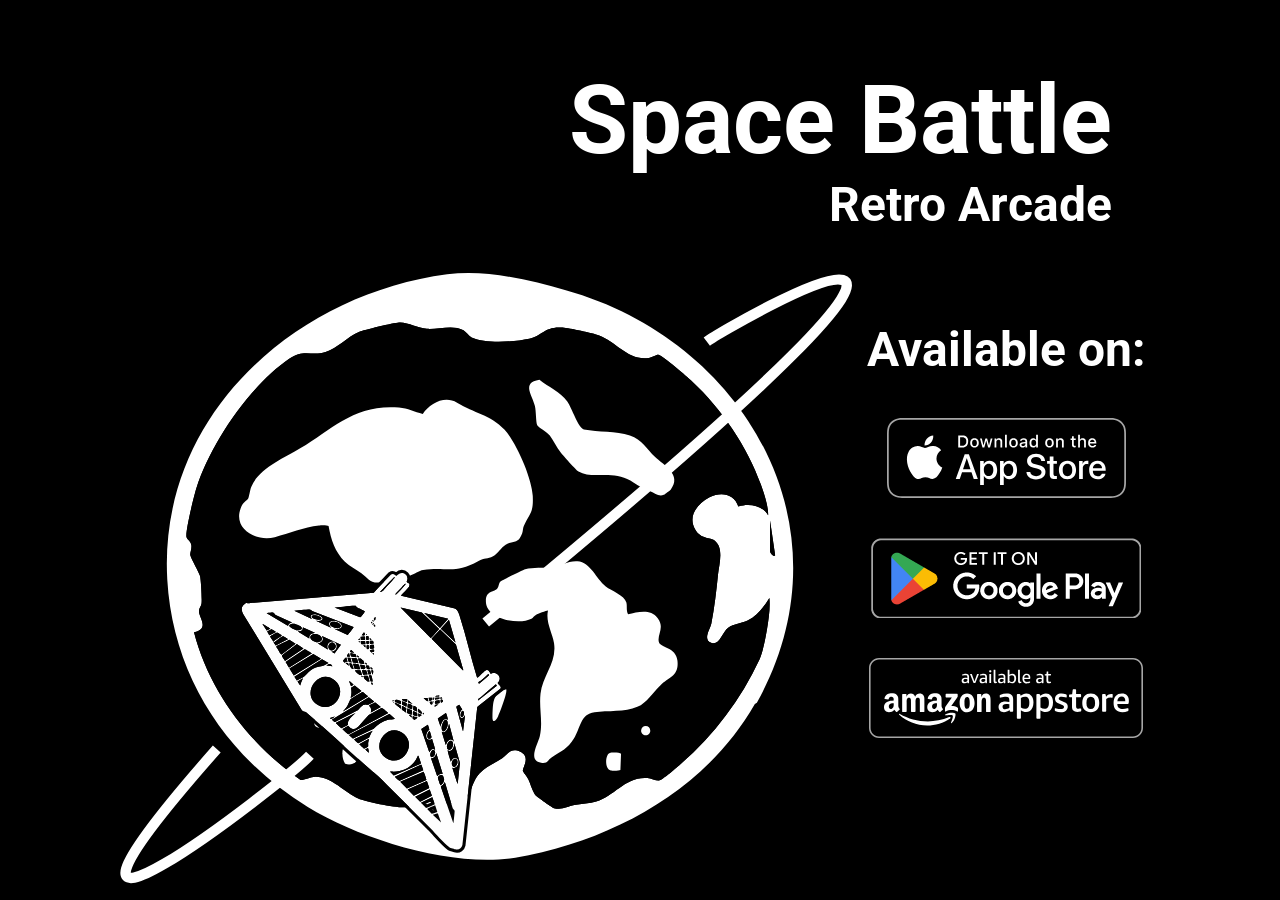
==== (public)/index.html @ 0cec6296 "add firebase" ====
<!DOCTYPE html>

<html lang="en">
  <head>
    <title>Space Battle Retro Arcade | Marek Škreko</title>
    <meta charset="UTF-8" />
    <meta name="viewport" , content="width=device-width, initial-scale=1" />
    <link rel="stylesheet" , href="./style.css" />
    <link rel="preconnect" href="https://fonts.googleapis.com">
<link rel="preconnect" href="https://fonts.gstatic.com" crossorigin>
<link href="https://fonts.googleapis.com/css2?family=Roboto:ital,wght@0,100..900;1,100..900&display=swap" rel="stylesheet">
  <body>
    <main>
      <div class="text">
        <h1>Space Battle</h1>
        <h2>Retro Arcade</h2>
      </div>
    
      <div class="container">
      <div class="planet">
        <svg id="planetShip" aria-label="Planet earth with planet ring. The planet's ring is being disrupted by space ship."width="704" height="587" viewBox="0 0 704 587" fill="none" xmlns="http://www.w3.org/2000/svg">
          <path d="M612.097 413.006L610.158 414.359C563.059 496.936 472.057 546.438 379.909 561.915C320.615 571.866 231.577 544.719 180.442 513.254C102.294 465.154 50.6831 387.224 45.4269 294.598C36.5364 137.603 167.21 21.0008 314.445 1.30484C351.421 -3.64659 392.409 6.40262 428.422 16.4762C601.999 65.0271 704.916 246.584 612.097 413.006ZM549.864 104.212C545.096 99.8213 521.888 79.5643 517.534 78.6253C515.827 78.2594 511.131 81.2107 508.18 81.6254C488.216 84.4304 477.009 66.0759 460.447 60.0635C454.374 57.8561 431.886 53.0388 425.349 52.49C408.166 51.0387 405.861 60.4416 393.324 63.1368C378.885 66.2467 351.177 68.1736 337.86 61.9172C334.591 60.3806 333.091 56.7829 330.055 55.0877C319.786 49.3679 305.896 54.5145 294.871 53.6852C286.127 53.0266 276.297 47.1117 268.2 47.6849C262.943 48.063 234.443 54.7462 229.626 56.7707C218.699 61.3562 208.918 72.4787 197.649 76.0276C183.698 80.418 177.356 72.4421 162.637 82.4791C124.989 108.151 87.1228 163.495 73.464 206.728C71.1591 214.021 62.476 248.889 63.9516 254.047C64.598 256.316 68.0371 257.596 68.5981 261.743C69.0737 265.267 67.1102 269.28 67.6102 271.158C68.6468 275.097 75.8177 287.281 76.9275 291.159C77.8543 294.403 78.891 313.977 78.3665 317.648C78.0007 320.197 75.8909 322.111 75.8787 325.051C75.8421 331.246 86.5009 341.698 71.1225 345.234C86.1106 403.139 124.928 453.324 173.588 487.289C175.405 487.911 183.917 484.289 187.6 484.167C202.845 483.679 215.772 499.217 228.979 504.949C236.955 508.412 266.98 514.425 275.236 513.364C281.273 512.583 288.078 509.193 294.871 508.607C302.798 507.924 309.798 509.998 316.786 509.912C340.311 509.632 334.067 493.936 345.433 481.131C351.689 474.081 359.689 471.496 367.299 466.41C373.043 462.581 375.373 455.52 384.775 460.13C395.105 465.191 386.665 475.533 387.165 478.496C387.409 479.911 391.312 484.289 392.422 486.619C394.653 491.314 396.666 498.9 399.788 502.424C400.702 503.449 416.02 514.193 417.044 514.425C425.483 516.352 429.618 512.681 436.666 511.388C443.264 510.181 451.557 509.742 457.643 507.973C475.301 502.839 486.009 483.557 507.034 485.436C510.546 485.753 515.131 488.106 517.973 487.838C521.229 487.521 535.876 474.533 539.388 471.423C571.157 443.373 596.743 409.896 614.695 371.114C618.024 363.906 620.597 349.881 621.926 341.759C623.5 332.173 624.975 321.843 624.122 312.245C618.817 320.758 612.585 329.575 603.231 334.039C597.219 336.917 590.157 336.99 584.56 340.978C578.657 345.186 576.474 358.101 568.596 355.662C559.449 352.82 567.389 341.99 568.34 336.954C571.303 321.38 573.194 305.367 574.742 289.683C575.669 280.317 580.682 264.719 571.669 257.365C567.23 253.73 558.474 256.291 552.962 246.803C545.132 233.339 555.059 221.814 566.559 215.631C577.413 209.802 590.365 212.155 594.279 224.424C604.328 221.205 617.377 223.132 622.914 232.949C623.17 223.912 619.048 212.216 615.914 203.362C603.17 167.397 577.791 129.896 549.852 104.212H549.864ZM624.756 237.839V267.719C624.756 268.341 628.085 273.841 629.658 271.365L624.756 237.839Z" fill="white"/>
          <path d="M549.864 104.212C577.804 129.896 603.182 167.398 615.926 203.363C619.061 212.217 623.183 223.9 622.926 232.949C617.402 223.132 604.353 221.205 594.292 224.424C590.377 212.156 577.413 209.802 566.572 215.631C555.084 221.802 545.157 233.339 552.974 246.803C558.486 256.292 567.242 253.731 571.682 257.365C580.694 264.731 575.682 280.317 574.755 289.683C573.206 305.355 571.316 321.368 568.352 336.954C567.401 341.99 559.462 352.82 568.608 355.662C576.487 358.113 578.669 345.186 584.572 340.978C590.17 336.99 597.231 336.917 603.243 334.039C612.597 329.563 618.829 320.758 624.134 312.245C625 321.843 623.524 332.185 621.939 341.759C620.609 349.881 618.036 363.906 614.707 371.114C596.755 409.896 571.157 443.373 539.4 471.423C535.888 474.533 521.241 487.521 517.985 487.838C515.156 488.107 510.571 485.753 507.046 485.436C486.021 483.57 475.314 502.839 457.655 507.973C451.569 509.742 443.277 510.193 436.679 511.388C429.63 512.669 425.496 516.352 417.056 514.425C416.032 514.193 400.715 503.449 399.8 502.424C396.678 498.9 394.666 491.314 392.434 486.619C391.324 484.289 387.422 479.911 387.178 478.496C386.678 475.521 395.117 465.191 384.788 460.13C375.385 455.52 373.056 462.581 367.312 466.41C359.689 471.484 351.689 474.082 345.445 481.131C334.079 493.936 340.323 509.632 316.798 509.912C309.81 509.998 302.81 507.937 294.883 508.607C288.103 509.193 281.285 512.583 275.249 513.364C266.992 514.425 236.967 508.412 228.992 504.949C215.784 499.217 202.857 483.692 187.613 484.167C183.93 484.289 175.405 487.911 173.6 487.289C124.941 453.325 86.1229 403.127 71.1348 345.234C86.5132 341.698 75.8544 331.246 75.891 325.051C75.9032 322.124 78.0252 320.197 78.3789 317.648C78.9033 313.965 77.8667 294.403 76.9398 291.159C75.8301 287.281 68.6592 275.097 67.6226 271.158C67.1348 269.28 69.086 265.255 68.6104 261.743C68.0494 257.597 64.6103 256.316 63.964 254.048C62.5005 248.889 71.1836 214.009 73.4763 206.729C87.1352 163.495 125.002 108.151 162.649 82.4792C177.369 72.4422 183.71 80.4304 197.662 76.0277C208.93 72.4788 218.699 61.3564 229.638 56.7708C234.455 54.7585 262.956 48.0631 268.212 47.6851C276.298 47.1119 286.139 53.0268 294.883 53.6853C305.908 54.5146 319.798 49.3681 330.067 55.0878C333.104 56.783 334.604 60.3807 337.872 61.9174C351.189 68.1737 378.897 66.2468 393.336 63.1369C405.861 60.4417 408.178 51.0389 425.362 52.4901C431.886 53.0389 454.374 57.8562 460.46 60.0636C477.021 66.0883 488.241 84.4427 508.192 81.6255C511.144 81.2109 515.827 78.2595 517.546 78.6254C521.9 79.5645 545.096 99.8336 549.876 104.212H549.864ZM529.278 208.216C540.474 193.691 522.29 184.545 514.363 176.886C505.948 168.751 502.022 159.946 490.07 156.056C476.521 151.653 459.85 152.994 445.813 150.311C439.837 147.909 434.606 130.067 429.923 123.518C422.971 113.798 412.191 110.066 403.129 102.626C385.458 105.419 396.483 117.639 398.8 127.823C399.995 133.042 399.702 143.409 401.02 146.336C401.861 148.202 410.569 152.97 413.093 156.214C416.642 160.775 419.447 167.288 423.593 172.544C425.983 175.556 438.313 189.399 440.679 190.825C453.521 198.57 472.923 189.008 490.534 199.509C499.461 204.826 498.863 205.728 509.607 209.704C514.254 211.424 517.912 215.497 522.632 213.18C523.29 212.863 529.047 208.533 529.303 208.204L529.278 208.216ZM369.446 150.446C355.872 136.067 340.274 134.64 323.945 124.615C312.188 117.395 297.859 125.176 290.993 135.469C282.871 133.359 276.785 129.945 268.09 129.25C225.65 125.871 205.479 149.043 173.137 168.532C156.966 178.276 133.404 187.935 126.124 205.667C124.855 208.765 124.087 215.4 123.197 216.766C121.538 219.314 118.27 219.912 115.989 226.01C108.294 246.499 131.197 258.475 148.734 253.877C162.82 250.182 176.442 244.267 191.21 242.693C193.235 242.474 199.113 242.267 200.455 243.218C202.796 256.231 206.54 268.085 216.174 277.5C220.723 281.939 226.943 285 231.992 288.513C238.333 292.915 239.419 298.22 249.577 297.501C254.273 297.171 273.115 292.44 278.432 290.891C282.859 289.61 287.468 286.061 291.286 285.451C314.542 281.805 320.03 290.317 344.567 276.793C350.189 273.695 353.226 274.939 358.519 272.207C363.177 269.817 366.336 263.682 370.653 261.17C378.519 256.597 382.324 261.414 386.544 250.23C387.349 248.084 387.092 245.45 388.092 243.242C393.995 230.181 397.495 230.839 396.69 214.058C395.897 197.411 381.007 162.69 369.446 150.446ZM488.29 327.978C486.363 324.465 487.558 320.246 486.668 316.794C484.777 309.55 472.326 305.574 466.838 301.257C457.667 294.037 452.277 278.085 439.654 277.11C431.069 276.451 422.41 281.817 414.264 282.829C406.117 283.842 397.41 282.732 389.373 284.768C387.69 285.195 366.86 295.464 365.848 296.293C363.848 297.928 364.312 301.196 362.629 303.16C359.141 307.221 351.128 304.562 351.677 316.404C352.421 332.746 383.373 338.466 395.397 332.258C397.044 331.405 397.983 329.319 400.02 328.344C401.239 327.77 410.922 323.977 411.325 324.417C408.861 335.624 415.569 345.942 417.142 355.796C420.044 374.053 406.105 386.748 404.142 404.42C402.593 418.36 406.629 431.494 403.446 445.19C401.776 452.41 391.458 468.715 404.727 470.728C411.422 471.74 411.093 467.837 415.069 465.349C424.325 459.544 429.996 457.544 436.24 447.495C442.484 437.446 442.459 423.738 455.996 422.128C468.631 420.628 485.18 422.128 497.18 416.969C506.473 412.981 512.071 403.176 519.241 396.346C527.864 388.114 537.315 387.553 535.766 372.565C534.461 359.93 519.339 360.077 517.949 355.003C515.863 347.405 523.62 340.905 516.802 331.771C509.985 322.636 497.717 325.953 488.277 327.978H488.29ZM371.092 400.042C357.58 404.652 358.628 412.823 357.97 425.421C357.567 433.104 360.885 431.494 363.421 425.921C365.08 422.287 372.946 402.103 371.092 400.042ZM195.796 432.372C195.796 429.811 193.723 427.75 191.174 427.75C188.625 427.75 186.552 429.824 186.552 432.372C186.552 434.921 188.625 436.995 191.174 436.995C193.723 436.995 195.796 434.921 195.796 432.372ZM509.631 439.885C509.631 437.458 507.668 435.495 505.241 435.495C502.814 435.495 500.851 437.458 500.851 439.885C500.851 442.312 502.814 444.275 505.241 444.275C507.668 444.275 509.631 442.312 509.631 439.885ZM216.418 471.777C233.431 476.618 234.004 448.288 218.211 452.849C211.906 454.678 213.138 467.337 216.418 471.777ZM470.692 461.215C466.216 462.715 465.606 476.948 471.704 478.082C473.509 478.423 479.643 478.448 480.936 477.557L481.546 462.154C480.387 460.496 472.68 460.544 470.692 461.215Z" fill="black"/>
          <path d="M624.756 237.84L629.658 271.365C628.097 273.853 624.756 268.341 624.756 267.719V237.84Z" fill="black"/>
          <path d="M488.29 327.978C497.729 325.953 509.815 322.392 516.815 331.77C523.815 341.149 515.876 347.405 517.961 355.003C519.352 360.077 534.474 359.93 535.779 372.565C537.328 387.553 527.876 388.114 519.254 396.346C512.095 403.188 506.498 412.993 497.193 416.969C485.18 422.116 468.631 420.616 456.009 422.128C442.484 423.738 442.448 437.531 436.252 447.495C430.057 457.459 424.338 459.556 415.081 465.349C411.106 467.837 411.447 471.752 404.74 470.728C391.471 468.715 401.788 452.41 403.459 445.19C406.642 431.494 402.605 418.36 404.154 404.42C406.118 386.748 420.057 374.065 417.155 355.796C415.581 345.93 408.886 335.624 411.337 324.417C410.935 323.977 401.24 327.77 400.032 328.344C397.983 329.307 397.057 331.405 395.41 332.258C383.386 338.466 352.434 332.734 351.69 316.404C351.153 304.562 359.153 307.221 362.641 303.159C364.324 301.196 363.849 297.928 365.861 296.293C366.873 295.464 387.703 285.195 389.386 284.768C397.422 282.732 406.41 283.793 414.276 282.829C422.142 281.866 431.069 276.451 439.667 277.11C452.289 278.073 457.68 294.037 466.851 301.257C472.326 305.574 484.79 309.55 486.68 316.794C487.583 320.246 486.375 324.465 488.302 327.978H488.29Z" fill="white"/>
          <path d="M216.418 471.776C213.138 467.337 211.906 454.678 218.211 452.849C234.004 448.275 233.431 476.606 216.418 471.776Z" fill="white"/>
          <path d="M470.691 461.215C472.679 460.544 480.386 460.495 481.545 462.154L480.935 477.557C479.654 478.447 473.52 478.423 471.703 478.082C465.605 476.947 466.215 462.727 470.691 461.215Z" fill="white"/>
          <path d="M371.091 400.042C372.945 402.103 365.079 422.287 363.42 425.921C360.884 431.507 357.567 433.116 357.969 425.421C358.628 412.811 357.579 404.64 371.091 400.042Z" fill="white"/>
          <path d="M191.173 436.995C193.726 436.995 195.795 434.925 195.795 432.372C195.795 429.82 193.726 427.75 191.173 427.75C188.62 427.75 186.551 429.82 186.551 432.372C186.551 434.925 188.62 436.995 191.173 436.995Z" fill="white"/>
          <path d="M505.254 444.275C507.678 444.275 509.644 442.31 509.644 439.885C509.644 437.46 507.678 435.494 505.254 435.494C502.829 435.494 500.863 437.46 500.863 439.885C500.863 442.31 502.829 444.275 505.254 444.275Z" fill="white"/>
          <path d="M369.445 150.446C381.007 162.69 395.897 197.423 396.69 214.058C397.495 230.839 393.995 230.181 388.092 243.242C387.092 245.45 387.348 248.096 386.543 250.23C382.336 261.414 378.519 256.597 370.653 261.17C366.336 263.682 363.177 269.817 358.518 272.207C353.225 274.939 350.177 273.695 344.567 276.793C320.03 290.318 314.542 281.805 291.285 285.451C287.456 286.049 282.846 289.61 278.431 290.891C273.114 292.427 254.272 297.159 249.577 297.501C239.406 298.22 238.321 292.915 231.991 288.513C226.93 285 220.723 281.951 216.174 277.5C206.54 268.097 202.796 256.231 200.454 243.218C199.113 242.255 193.234 242.474 191.21 242.694C176.454 244.267 162.819 250.182 148.734 253.877C131.209 258.475 108.306 246.499 115.989 226.01C118.282 219.912 121.538 219.315 123.196 216.766C124.087 215.4 124.855 208.765 126.123 205.668C133.404 187.923 156.953 178.276 173.136 168.532C205.479 149.043 225.65 125.871 268.09 129.25C276.785 129.945 282.883 133.372 290.993 135.469C297.846 125.176 312.188 117.395 323.944 124.615C340.274 134.64 355.872 136.067 369.445 150.446Z" fill="white"/>
          <path d="M529.278 208.216C529.022 208.546 523.265 212.875 522.607 213.192C517.887 215.497 514.229 211.436 509.582 209.716C498.838 205.741 499.436 204.838 490.509 199.521C472.899 189.02 453.496 198.582 440.654 190.838C438.288 189.411 425.959 175.569 423.568 172.556C419.41 167.312 416.605 160.788 413.068 156.226C410.544 152.982 401.836 148.214 400.995 146.348C399.678 143.421 399.97 133.055 398.775 127.835C396.458 117.652 385.433 105.444 403.104 102.639C412.166 110.078 422.946 113.81 429.898 123.53C434.581 130.079 439.813 147.921 445.788 150.324C459.825 152.995 476.508 151.653 490.045 156.068C501.997 159.958 505.924 168.763 514.338 176.898C522.265 184.557 540.436 193.704 529.253 208.229L529.278 208.216Z" fill="white"/>
          <path d="M92.9995 457.5C-139.843 721.174 162.499 485.499 182.5 463.5M351.5 336C964.5 -168 582.5 52.0004 564 66" stroke="white" stroke-width="10"/>
          <mask id="path-13-outside-1_164_530" maskUnits="userSpaceOnUse" x="92.039" y="214.757" width="352.091" height="354.94" fill="black">
          <rect fill="white" x="92.039" y="214.757" width="352.091" height="354.94"/>
          <path d="M343.575 389.057C345.935 387.402 349.825 382.533 352.273 381.621C354.77 380.689 355.695 385.103 356.566 385.172C356.637 385.179 357.169 384.734 357.473 384.633C362.27 383.068 366.724 387.969 364.25 392.287C363.926 392.852 362.887 393.595 362.971 394.087C363.281 395.896 367.428 397.032 365.516 399.579L343.861 416.64L343.356 417.441L329.074 549.769C328.457 552.673 325.838 554.647 322.854 554.097C322.205 553.979 317.139 552.433 316.821 552.192C310.637 547.518 303.79 539.053 298.108 533.343C285.578 520.749 272.771 508.198 260.279 495.655C254.645 489.998 250.017 484.634 243.745 479.739C242.882 479.064 241.988 478.291 241.15 477.58C219.874 459.549 199.981 439.735 178.534 421.926C177.134 421.625 175.829 421.232 174.722 420.257L118.445 327.924C116.952 325.317 116.19 321.908 118.425 319.427C118.885 318.916 120.698 317.387 121.281 317.274C122.098 317.118 123.146 317.558 124.112 317.503C124.98 317.453 126.144 317.035 127.151 316.949C166.056 313.674 204.966 310.478 243.877 307.313C248.93 301.25 254.804 295.741 260.281 289.995C262.911 288.126 264.846 291.168 265.618 291.119C265.921 291.099 268.229 288.32 270.812 288.288C273.788 288.253 276.286 290.764 276.35 293.736C276.368 294.567 275.435 296.6 275.572 296.869C275.912 297.534 278.176 297.733 278.318 299.323C278.363 299.828 277.915 301.279 277.589 301.734C275.73 304.348 272.401 307.084 270.287 309.714C270.034 310.028 269.831 309.95 270.285 310.31L321.024 322.292C324.716 323.269 325.745 327.346 326.769 330.529C332.808 349.292 337.049 369.075 342.929 387.937L343.575 389.057ZM307.511 341.261L315.421 332.185L292.368 326.897L307.509 341.259L307.511 341.261ZM322.458 355.015L316.117 333.308L308.387 341.983L322.46 355.017L322.458 355.015ZM274.497 298.665C273.824 297.973 270.863 301.948 270.401 302.441C268.709 304.247 266.906 305.974 265.254 307.821C264.147 309.06 264.591 309.525 265.869 308.454C268.367 306.363 271.617 302.422 273.893 299.865C274.099 299.633 274.786 298.963 274.497 298.665ZM264.384 292.76L263.383 292.139L249.843 306.492C252.279 307.096 254.533 303.254 256.079 301.63C258.876 298.69 261.635 295.736 264.384 292.76ZM345.107 394.736L354.231 387.106C354.974 386.432 354.608 385.931 353.937 385.368C351.716 387.362 349.543 389.481 347.28 391.428C346.664 391.958 344.76 392.951 344.435 393.371C344.235 393.628 344.87 394.516 345.11 394.734L345.107 394.736ZM362.191 396.803L361.263 395.375C356.385 399.253 351.864 403.624 347.039 407.589C345.767 408.633 343.733 408.996 344.163 410.988L362.191 396.803ZM329.943 381.591L322.845 357.132C317.762 352.345 312.576 347.658 307.694 342.676L299.604 351.309L299.673 351.761L329.241 381.68C329.433 382.17 329.938 381.791 329.943 381.587L329.943 381.591ZM306.693 342.06C301.29 336.648 295.609 331.538 290.055 326.249L269.62 321.523L298.379 350.671C298.73 350.856 298.776 350.772 299.012 350.543C301.741 347.924 303.957 344.689 306.689 342.06L306.693 342.06ZM244.785 334.093C245.587 334.098 245.683 330.851 245.449 330.27C244.274 331.618 243.181 332.552 244.785 334.093ZM328.967 419.555L326.027 414.88C325.206 415.498 323.376 416.054 323.267 417.151L329.68 440.778L331.63 425.151C330.566 426.18 330.416 427.711 328.563 427.763C324.894 427.862 326.353 420.644 328.971 419.559L328.967 419.555ZM329.369 420.773C327.642 421.275 326.478 426.113 328.156 426.725C330.238 427.483 331.976 421.841 329.369 420.773ZM228.6 321.939C228.112 321.421 227.633 321.182 227.144 320.76C226.903 320.553 226.835 320.065 226.517 319.86C225.376 319.125 208.831 321.425 206.184 321.411L230.788 330.967C231.651 330.929 235.391 325.728 235.345 325.366C235.253 324.664 229.602 322.307 228.6 321.939ZM243.356 335.082C244.039 334.526 243.519 333.921 242.976 333.464C242.293 334.02 242.813 334.626 243.356 335.082ZM243.109 338.109C243.669 337.673 244.201 337.076 243.537 336.503L242.512 337.498L243.109 338.109ZM245.102 340.156C245.269 339.364 245.474 338.309 244.733 337.73L243.708 338.726L245.104 340.154L245.102 340.156ZM242.534 335.88L241.939 335.268C241.487 335.659 241.095 335.936 241.217 336.562C241.843 336.703 242.132 336.319 242.532 335.878L242.534 335.88ZM309.745 408.774C309.763 408.665 309.331 408.073 309.068 407.958C307.639 407.327 307.887 409.28 308.322 409.355C308.399 409.368 309.732 408.866 309.743 408.776L309.745 408.774ZM303.504 407.261C303.557 407.266 303.901 406.976 304.208 406.972C304.709 406.967 307.368 407.376 306.853 406.202C306.783 406.044 303.576 406.499 303.414 406.561C302.936 406.746 303.262 407.242 303.502 407.259L303.504 407.261ZM308.673 412.997C312.535 411.4 308.803 408.952 308.197 410.46C308.05 410.826 308.251 412.96 308.673 412.997ZM303.258 410.288C304.684 409.345 307.589 410.429 307.027 408.029L303.038 408.224C302.957 408.597 302.796 410.199 303.26 410.29L303.258 410.288ZM307.19 410.658C306.133 410.669 303.117 410.807 302.732 411.79C302.674 411.942 302.669 413.742 302.723 413.83C302.943 414.193 306.947 413.414 307.109 413.229C307.313 412.999 307.096 411.139 307.19 410.658ZM301.439 410.47C301.895 410.46 302.047 408.549 301.974 408.162C300.72 407.688 301.077 410.479 301.439 410.47ZM300.153 408.334L296.727 408.285C296.619 408.394 297.155 410.911 297.341 411.073C297.558 411.26 299.685 410.883 299.926 410.688C300.362 410.341 300.054 408.888 300.153 408.334ZM302.553 416.949L306.02 414.777C304.374 414.714 301.739 414.642 302.553 416.949ZM315.101 429.454C315.183 428.55 313.677 422.964 313.174 422.963L305.452 428.098L308.13 436.22C308.343 432.983 311.185 426.09 315.099 429.452L315.101 429.454ZM301.401 412.892C301.836 412.601 301.805 411.962 301.628 411.485C301.193 411.775 301.224 412.414 301.401 412.892ZM299.355 414.783C300.784 414.828 300.17 412.642 300.304 411.771L297.681 412.137C297.664 413.117 298.208 414.747 299.357 414.781L299.355 414.783ZM237.309 347.725C237.305 347.581 236.693 346.833 236.41 347.407C235.998 348.249 237.317 348.131 237.309 347.725ZM239.229 352.203C238.637 351.496 239.329 349.788 238.811 349.256C238.561 348.997 237.006 348.914 236.774 349.073C236.398 349.33 236.485 352.081 236.8 352.471C237.185 352.945 239.148 352.62 239.229 352.203ZM241.886 352.437L240.197 350.896C239.641 352.324 240.52 352.84 241.886 352.437ZM242.997 353.635C242.703 353.463 240.398 353.432 240.194 353.71C239.582 357.386 240.831 356.683 243.747 356.204C243.576 355.347 243.819 354.116 243 353.633L242.997 353.635ZM232.254 348.258C235.058 348.807 236.523 347.859 234.517 345.26L232.254 348.258ZM291.769 408.712C293.187 409.716 294.431 411.817 296.268 411.502C296.378 411.395 295.64 408.604 295.516 408.514C295.19 408.277 291.742 408.524 291.769 408.712ZM240.109 360.287C240.178 360.674 240.171 361.064 240.635 361.218C240.904 361.307 243.879 360.859 244.1 360.648C244.455 360.311 244.13 357.672 243.887 357.459C243.643 357.245 240.843 357.639 240.291 357.586C240.174 357.655 240.066 360.054 240.109 360.283L240.109 360.287ZM313.585 429.6C311.047 428.31 307.58 437.499 309.882 439.898C311.858 441.957 314.122 437.485 314.625 435.813C315.129 434.141 315.36 430.5 313.585 429.6ZM234.004 352.758C234.506 352.709 235.002 352.609 235.509 352.634C235.46 351.862 235.776 349.99 235.302 349.403C235.042 349.082 231.503 349.453 231.358 349.594C231.048 349.895 231.592 352.198 231.486 352.778C231.574 352.868 233.634 352.795 234.002 352.756L234.004 352.758ZM239.138 353.713C236.952 353.526 236.274 353.476 236.871 355.899C237.153 357.05 238.733 356.782 239.052 356.34C239.285 356.022 239.029 354.249 239.138 353.713ZM320.85 450.548L316.259 433.111C315.756 434.225 315.877 435.421 315.449 436.633C314.697 438.75 313.039 441.853 310.376 441.425C309.897 441.349 309.593 440.733 309.276 441.088L313.125 453.667C314.16 451.583 314.19 449.981 316.532 448.853C318.548 447.882 319.755 448.801 320.852 450.546L320.85 450.548ZM205.882 342.016L218.835 347.987C220.365 345.749 222.833 343.249 224.159 340.969C224.323 340.69 224.477 340.541 224.389 340.172L184.616 324.951C182.964 322.549 179.398 323.532 176.754 323.73C173.692 323.956 170.596 324.316 167.55 324.698L184.402 332.617L183.144 330.378C183.592 326.71 189.313 327.954 191.624 329.078C195.922 331.167 195.977 334.176 190.938 334.446L188.316 334.194L202.863 340.962L201.27 338.822C199.131 333.326 206.65 333.538 209.916 335.199C214.625 337.595 214.404 342.169 208.7 342.321C207.912 342.342 206.692 341.894 205.88 342.018L205.882 342.016ZM243.77 361.813C243.607 361.764 240.569 362.298 240.42 362.382C239.595 362.853 240.885 364.395 241.611 364.658C241.85 364.745 243.612 364.447 243.83 364.311C244.389 363.967 244.538 362.034 243.77 361.813ZM234.75 356.807C235.038 356.771 235.75 356.808 235.88 356.502L235.512 353.655L231.465 353.806C231.3 356.758 232.003 357.162 234.748 356.809L234.75 356.807ZM239.264 360.881C239.311 360.72 238.821 358.301 239.072 357.751C238.941 357.444 237.327 357.721 237.251 357.771C236.856 358.032 236.979 360.763 237.288 361.147C237.798 361.783 239.03 361.702 239.264 360.881ZM228.957 352.655L230.464 352.772L230.192 351.056L228.957 352.655ZM243.9 366.807L243.926 365.197L242.501 365.78L243.9 366.807ZM235.922 359.822L235.836 357.708L233.727 357.972L235.922 359.822ZM230.131 355.094C230.912 354.212 230.291 353.82 229.238 353.974L230.131 355.094ZM208.919 341.316C210.235 341.261 212.644 340.502 212.213 338.778C211.307 335.155 201.959 333.765 201.781 337.211C201.654 339.648 206.942 341.401 208.921 341.318L208.919 341.316ZM324.292 491.006C324.581 491.016 324.778 488.857 324.824 488.49C325.565 482.662 325.836 476.757 326.716 470.941L321.234 451.772C321.523 455.251 319.013 461.28 314.868 458.751C315.449 462.4 316.865 466.093 317.939 469.701C318.869 467.922 320.407 465.524 322.741 466.033C327.186 467 325.764 475.592 320.978 475.733C320.303 475.751 319.869 475.137 319.47 475.784L324.292 491.006ZM318.746 449.693C315.476 447.864 312.171 456.839 315.783 458.249C319.14 459.56 321.948 451.485 318.746 449.693ZM292.154 423.47L291.359 422.652C290.986 422.633 290.842 424.071 291.336 424.264L292.154 423.47ZM286.53 419.948C286.532 422.73 287.554 422.753 290.029 423.534C290.64 420.914 288.187 420.398 286.768 418.745C286.275 419.041 286.528 419.445 286.528 419.946L286.53 419.948ZM282.366 415.857C281.905 415.919 281.62 419.35 281.878 419.796C282.136 420.242 285.404 421.655 285.617 421.452C285.518 418.339 285.797 416.949 282.368 415.855L282.366 415.857ZM281.178 414.22C280.064 413.228 278.832 411.948 277.69 411.03C276.865 410.366 276.657 412.439 277.056 412.772L281.18 414.218L281.178 414.22ZM275.9 409.663C275.417 409.248 271.437 409.354 271.253 409.533C271.224 409.561 271.194 410.235 271.231 410.351C271.368 410.791 275.637 412.419 275.852 412.218C275.797 411.57 276.446 410.131 275.9 409.659L275.9 409.663ZM281.055 415.84C280.631 414.887 277.678 414.278 276.644 413.853C276.761 414.671 276.096 416.611 276.384 417.272C276.481 417.496 280.625 419.535 280.797 419.36C280.582 418.789 281.149 416.056 281.055 415.84ZM289.911 424.852C289.921 424.702 287.55 423.704 287.202 423.608C287.013 423.557 286.761 423.228 286.598 423.693C286.508 423.948 286.796 426.316 287.155 426.521C287.678 426.821 289.52 425.335 289.911 424.852ZM285.705 424.385C285.681 423.958 285.665 423.01 285.4 422.742C285.068 422.404 281.908 420.897 281.586 421.394C281.493 421.536 281.475 424.643 281.582 424.774C281.767 424.997 285.323 426.038 285.556 425.896C285.791 425.572 285.73 424.791 285.705 424.385ZM275.081 416.956C275.369 416.916 275.777 413.74 275.575 413.434C275.232 412.92 272.135 412.451 271.519 411.656C271.049 411.73 270.892 414.542 271.032 414.789C271.451 415.524 274.345 416.19 275.079 416.954L275.081 416.956ZM294.21 444.711C294.224 443.474 295.066 441.08 295.887 440.171C296.388 439.617 297.304 439.555 297.289 438.801C297.282 438.454 296.08 434.246 295.837 434.231L289.546 438.374L297.265 460.713C298.477 458.516 300.177 456.104 302.759 458.164C303.45 458.19 299.856 448.334 299.981 447.519C297.017 449.881 294.161 448.544 294.21 444.711ZM243.084 380.739C242.57 380.251 242.122 379.67 241.59 379.196C240.2 377.958 240.962 380.526 241.226 380.757C241.413 380.921 242.733 380.853 243.082 380.737L243.084 380.739ZM237.699 376.014C237.073 375.496 236.479 374.209 235.502 374.565C236.041 375.853 236.097 376.464 237.699 376.014ZM240.257 380.698C239.539 380.021 239.744 378.091 239.188 377.547C238.933 377.297 236.344 376.969 236.271 377.406C237.413 379.94 236.781 381.422 240.255 380.7L240.257 380.698ZM229.299 370.24C228.855 370.513 228.999 370.739 229.048 371.142C229.102 371.587 230.143 374.776 230.358 375.022C230.684 375.394 234.387 375.975 234.574 375.864C235.13 375.543 234.069 372.871 233.723 372.458C233.503 372.194 231.887 370.805 231.619 370.652C231.044 370.318 229.91 370.865 229.299 370.24ZM242.81 385.784C243.135 385.807 243.541 382.657 243.305 382.237C242.956 381.624 242.145 381.863 241.559 381.83C241.523 382.47 242.275 385.746 242.812 385.782L242.81 385.784ZM280.407 423.51C280.498 422.948 280.756 420.958 280.515 420.586C280.319 420.287 276.396 418.511 276.175 418.697C276.095 419.407 275.496 422.526 275.761 422.926C275.887 423.114 279.798 424.512 280.021 424.47C280.76 424.334 280.384 423.659 280.409 423.512L280.407 423.51ZM190.857 333.292C191.82 333.303 192.816 333.439 193.604 332.642C193.841 329.68 185.456 327.862 184.383 329.875C183.386 331.747 189.487 333.272 190.859 333.29L190.857 333.292ZM229.92 369.235C229.769 369.079 227.949 366.869 227.924 367.988C227.902 368.929 228.941 369.764 229.92 369.235ZM282.976 429.556C283.166 429.579 286.244 427.7 285.736 427.119C285.589 426.951 282.09 426.399 281.616 425.744C281.24 425.799 281.174 427.806 281.279 428.071C281.341 428.229 282.863 429.542 282.976 429.556ZM224.933 364.921C224.609 364.534 222.329 362.465 222.143 362.458C222.024 362.454 221.07 363.44 221.001 363.751C220.754 364.834 224.2 365.011 224.933 364.921ZM226.89 369.379C227.555 369.203 226.744 366.769 226.42 366.534C226.215 366.384 221.58 365.405 221.396 365.581C221.602 370.242 223.61 368.599 226.892 369.381L226.89 369.379ZM270.25 411.634C270.088 410.987 264.794 409.125 264.162 410.623C264.051 410.886 264.078 411.759 264.342 411.985C264.559 412.172 269.239 414.284 269.566 414.353C270.128 414.472 269.906 414.277 269.976 413.955C270.127 413.266 269.771 412.35 270.252 411.632L270.25 411.634ZM297.567 440.116C295.434 441.16 294.107 447.188 296.952 447.71C297.76 447.857 299.203 446.87 299.402 446.099C299.481 445.795 297.878 440.101 297.567 440.116ZM238.02 381.68C237.58 381.805 238.736 385.604 238.929 385.774C239.286 386.092 240.764 385.58 241.293 385.657C241.426 385.523 240.507 382.183 240.332 382.01C239.669 381.36 238.643 382.301 238.02 381.68ZM322.927 467.13C320.376 465.698 317.375 471.654 319.774 474.095C322.656 477.026 326.546 469.163 322.927 467.13ZM236.422 380.441C235.769 379.744 235.699 377.388 234.976 376.955C234.788 376.843 230.658 376.299 230.627 376.516C231.241 377.21 231.435 380.187 231.934 380.626C232.104 380.776 236.347 380.872 236.42 380.443L236.422 380.441ZM274.594 422.606C274.538 421.827 275.314 418.689 275.106 418.258C274.899 417.826 271.129 416.02 270.953 416.196C271.079 416.921 270.673 419.143 270.971 419.634C271.424 420.384 273.938 421.71 274.594 422.606ZM229.228 375.084C228.714 374.182 228.262 371.088 227.604 370.513C227.199 370.162 222.478 369.877 222.44 370.133L223.896 374.421L229.23 375.082L229.228 375.084ZM280.184 427.131C280.944 425.29 279.108 424.875 277.591 424.872L280.184 427.131ZM269.599 418.697C270.002 418.731 270.109 416.008 269.743 415.59C269.549 415.365 264.721 412.97 264.426 412.97C263.535 412.975 264.722 414.538 264.889 414.71C266.235 416.099 268.334 417.146 269.597 418.695L269.599 418.697ZM237.96 385.716L236.532 381.755L232.469 381.903L233.674 386.1C234.29 386.103 237.894 386.103 237.96 385.712L237.96 385.716ZM239.16 386.943C239.932 388.061 240.147 391.445 240.865 392.328C241.206 392.749 242.301 392.47 242.809 392.55C243.01 392.355 241.93 387.391 241.676 387.06C241.121 386.341 239.989 386.919 239.162 386.941L239.16 386.943ZM212.32 357.261L194.562 349.029L194.058 349.116C196.705 352.634 193.719 355.653 189.916 355.926L199.725 361.924C199.934 361.355 199.354 360.672 199.273 360.002C198.88 356.649 201.206 353.482 204.786 354.249C210.516 355.482 208.972 364.252 203.132 363.792L206.137 365.655L212.318 357.259L212.32 357.261ZM220.083 365.255C219.164 366.116 218.01 367.196 218.117 368.554L220.934 368.796L220.083 365.255ZM230.965 380.564C230.306 379.894 229.89 376.631 229.457 376.251C229.27 376.087 225.083 375.554 224.522 375.529C224.189 375.514 224.199 375.48 223.97 375.81L225.615 380.616C226.231 380.758 230.923 380.828 230.963 380.562L230.965 380.564ZM262.84 411.325C263.385 411.262 262.598 409.828 261.64 410.499C261.793 410.714 262.767 411.332 262.84 411.325ZM263.015 413.145C263.434 412.444 262.655 412.352 262.223 411.928L262.022 412.123L263.015 413.145ZM222.776 374.183C221.94 373.314 222.031 370.721 221.458 370.016C221.033 369.497 219.573 370.13 219.007 369.486C218.32 369.599 219.65 373.392 219.863 373.656C220.305 374.198 222.729 374.467 222.774 374.185L222.776 374.183ZM233.903 387.271C234.567 388.123 234.396 389.416 235.158 390.221C235.487 390.567 237.606 392.311 237.963 392.506C238.474 392.782 239.209 392.694 239.776 392.708C239.979 392.507 238.436 387.432 238.235 387.233C237.757 386.761 233.936 387.056 233.905 387.269L233.903 387.271ZM205.376 355.529C202.236 353.493 198.28 358.828 201.284 361.749C204.843 365.208 210.453 358.82 205.376 355.529ZM232.703 386.044C231.898 384.986 231.893 382.474 230.896 381.71L226.007 381.804C225.634 382.727 229.976 386.235 230.987 386.328C231.219 386.35 232.691 386.131 232.707 386.044L232.703 386.044ZM242.456 396.082C242.938 396.123 243.138 392.979 241.784 393.553C240.816 393.963 242.001 395.696 242.456 396.082ZM216.106 374.688C216.572 373.073 217.412 373.786 218.638 373.814C218.539 373.225 217.646 369.712 217.486 369.561C216.877 368.99 214.338 372.61 214.355 372.845C214.377 373.15 215.819 374.246 216.106 374.688ZM224.5 380.473L222.982 375.679C222.564 375.269 220.36 374.75 220.445 375.499C220.65 377.267 222.245 381.034 224.502 380.475L224.5 380.473ZM233.075 388.47C233.378 387.343 232.547 386.84 231.676 387.439L233.075 388.47ZM302.054 458.742C298.953 456.37 296.296 465.728 300.127 465.296C302.689 465.006 303.758 460.045 302.054 458.742ZM310.089 481.307L303.917 461.419C303.74 463.308 302.832 465.456 300.919 466.124C300.206 466.374 299.541 466.128 298.996 466.597L304.718 483.147C305.075 483.633 304.998 483.377 305.312 483.151C306.1 482.581 306.342 482.211 307.357 481.775C308.394 481.329 309.182 481.706 310.089 481.307ZM219.7 377.569C219.937 377.099 219.304 375.09 219.026 374.894L216.51 374.694L219.698 377.567L219.7 377.569ZM194.094 351.745C194.266 348.289 187.915 346.023 185.091 347.381C179.261 350.184 186.538 355.38 190.436 354.8C192.026 354.562 194.002 353.558 194.094 351.745ZM187.234 345.789L176.098 340.681C175.442 340.542 175.765 341.757 175.578 342.29C174.876 344.257 172.557 344.064 170.894 344.541L181.905 351.367C181.783 349.2 182.013 347.825 184.096 346.643C184.611 346.35 187.236 346.01 187.236 345.791L187.234 345.789ZM264.202 428.319C262.617 427.027 260.949 425.278 259.316 424.109C258.954 423.851 258.714 423.809 258.308 423.997L220.133 444.043C220.174 444.314 223.804 447.478 224.061 447.439L243.755 438.127C247.808 433.884 251.902 430.911 257.621 429.466C259.843 428.904 262.152 429.075 264.202 428.319ZM257.816 422.974C256.442 422.158 252.605 417.892 251.322 418.199L239.09 424.827C236.104 427.998 233.337 431.494 230.287 434.595C228.086 436.832 226.372 438.955 222.948 438.008C220.708 437.388 219.688 435.161 219.456 435.148C219.131 435.129 214.635 438.05 213.753 438.298C214.632 439.084 218.886 443.526 219.686 443.287L257.816 422.974ZM250.629 417.215C249.073 415.518 247.124 414.233 245.343 412.785C245.017 412.692 239.329 415.501 239.338 415.838C240.898 417.17 241.593 419 241.383 421.019C241.324 421.606 240.809 422.106 241.054 422.526L250.629 417.215ZM244.241 411.868L239.116 407.645L203.582 429.462C204.491 429.968 205.784 431.758 206.68 431.561L228.891 419.928C230.809 417.866 232.876 414.68 236.024 414.681C236.822 414.682 237.743 415.225 238.443 415.039C238.775 414.951 244.251 412.198 244.245 411.868L244.241 411.868ZM170.3 343.385C172.468 343.534 176.826 342.279 173.704 339.725C172.658 338.869 168.254 337.202 166.856 337.111C165.677 337.033 162.197 337.47 162.781 339.272C163.314 340.921 168.518 343.264 170.298 343.387L170.3 343.385ZM238.253 406.933C238.207 406.615 233.816 403.008 233.367 402.775C232.88 402.52 231.472 403.576 230.926 403.892C229.104 404.948 222.75 408.56 221.639 409.726C220.819 410.591 219.423 414.833 218.352 416.442C217.131 418.277 215.583 419.833 214.202 421.536L238.253 406.933ZM273.173 443.417C258.05 429.707 239.043 455.036 255.666 466.094C270.261 475.803 285.642 454.721 273.173 443.417ZM232.068 401.791L225.582 396.527L222.108 398.504C222.578 401.575 222.753 404.925 221.68 407.906C222.132 408.494 221.997 408.232 222.378 408.029C225.627 406.314 228.979 403.827 232.068 401.791ZM308.109 492.388C309.939 491.504 311.515 489.108 311.525 487.084C311.528 486.504 310.776 483.881 310.48 483.42C309.186 481.411 305.696 483.296 305.506 485.177C305.473 485.516 307.331 491.153 307.601 491.672C307.738 491.94 307.861 492.199 308.111 492.382L308.109 492.388ZM224.48 395.623C223.548 394.827 222.543 393.841 221.59 393.102C221.336 392.906 220.589 392.219 220.289 392.53L222.032 397.199L224.48 395.623ZM165.357 335.978L150.008 328.914C148.829 328.442 148.098 326.747 147.016 326.325C146.734 326.216 141.021 326.64 141.049 326.94L161.274 339.152C161.972 338.533 161.828 337.721 162.595 337.08C163.426 336.389 164.501 336.475 165.357 335.978ZM204.134 377.954C202.465 374.809 200.75 375.459 198.289 377.264L204.134 377.954ZM320.303 528.726C320.388 528.735 320.589 527.823 320.616 527.621C320.799 526.317 321.773 517.247 321.581 516.725C321.226 515.748 319.694 514.955 319.541 513.665L312.195 489.217C311.615 490.134 311.234 491.066 310.448 491.869C309.915 492.414 308.369 493.119 308.385 493.693L320.299 528.726L320.303 528.726ZM200.341 374.869L194.192 371.241L167.623 387.93L169.989 391.601C172.074 390.074 175.275 389.083 177.226 387.503C180.17 385.113 181.751 382.476 185.414 380.411C189.077 378.347 192.444 378.48 195.966 377.21C197.433 376.682 198.94 375.592 200.342 374.875L200.341 374.869ZM259.612 479.364L263.095 482.95L288.928 471.589C289.217 471.353 289.125 471.107 289.087 470.801C289.04 470.425 287.009 464.581 286.809 464.302C286.578 463.977 286.425 463.91 286.209 464.295C285.599 465.381 285.184 466.733 284.409 467.908C278.773 476.459 270.247 479.93 260.334 479.177C260.076 479.157 259.97 478.773 259.61 479.37L259.612 479.364ZM193.129 370.724C193.123 370.308 186.564 366.544 186.023 366.357C185.812 366.283 185.635 366.216 185.417 366.328L162.888 380.185L167.028 386.912L193.129 370.724ZM264.189 484.077C264.189 484.388 268.368 488.129 268.878 488.092L291.455 477.911L289.693 472.643L289.11 472.667L264.193 484.077L264.189 484.077ZM184.52 365.547C183.302 364.982 178.308 361.358 177.409 361.519L159.173 373.87C160.251 375.296 161 377.297 162.084 378.676C162.239 378.872 162.144 379.172 162.6 379.076L184.524 365.547L184.52 365.547ZM206.262 391.329C190.482 378.367 172.342 406.315 191.155 415.637C205.874 422.931 219.41 402.127 206.262 391.329ZM275.738 495.557L294.502 487.236C293.805 484.628 292.938 481.874 291.857 479.333L269.367 488.998L275.736 495.555L275.738 495.557ZM176.305 360.784L169.904 356.667C168.457 358.268 155.563 367.155 155.685 368.064C155.816 369.036 158.168 371.65 158.548 372.849L176.305 360.784ZM168.697 356.227L162.689 352.597C161.273 353.591 150.071 358.478 150.068 359.189C151.858 360.978 152.819 364.202 154.349 366.037C154.595 366.331 154.882 366.741 155.312 366.667L168.697 356.227ZM276.534 496.377L282.404 502.422L297.252 495.001L294.943 488.257L276.532 496.375L276.534 496.377ZM161.688 351.885C160.627 351.498 157.41 349.04 156.579 349.094C155.578 349.159 150.088 353.758 148.619 354.596C148.195 354.836 147.909 354.78 147.505 354.909L149.679 357.935L161.688 351.881L161.688 351.885ZM155.477 348.361C155.487 348.101 151.336 345.594 151.078 345.55C150.687 345.48 144.862 348.764 144.16 349.41L147.509 354.507C147.673 354.192 147.714 353.91 148.01 353.65C148.962 352.809 155.458 348.818 155.473 348.361L155.477 348.361ZM222.305 426.803C223.525 425.438 225.053 424.264 226.302 422.921L207.674 432.244C207.224 432.642 207.41 432.501 207.661 432.85C208.105 433.463 212.544 437.636 212.893 437.58C213.85 436.81 218.69 434.892 219.112 434.22C219.305 433.913 218.921 433.112 218.968 432.615C219.195 430.289 220.832 428.448 222.303 426.805L222.305 426.803ZM229.105 451.989L239.404 446.418C240.551 444.253 241.295 441.89 242.817 439.926L225.022 448.059C226.073 449.654 227.601 450.858 229.103 451.987L229.105 451.989ZM283.704 503.35L288.48 508.267L299.757 502.515L297.652 496.397L283.704 503.35ZM149.869 345.048C149.84 344.801 145.913 342.455 145.667 342.452C145.386 342.446 141.517 344.388 141.483 344.62C141.784 345.274 143.271 348.052 143.762 348.148L149.867 345.05L149.869 345.048ZM144.46 341.939C144.401 341.538 138.823 338.284 137.955 337.821C137.678 337.671 137.3 337.254 137.055 337.588L141.001 343.693L144.462 341.941L144.46 341.939ZM289.276 509.087L294.152 514.107C297.07 513.335 299.763 511.612 302.587 510.497L300.167 503.913L289.274 509.089L289.276 509.087ZM295.246 515.234L299.525 519.639C301.43 519.633 303.185 518.597 304.981 518.072L302.888 511.607C301.874 511.982 295.254 514.737 295.246 515.234ZM239.257 448.158C239.216 447.545 238.861 447.869 238.56 448.006C235.691 449.296 232.712 451.38 229.902 452.875C231.169 453.528 233.826 456.928 234.887 457.105C235.167 457.151 238.271 455.594 238.451 455.136C238.632 454.678 238.43 452.485 238.514 451.686C238.589 450.968 239.273 448.425 239.255 448.16L239.257 448.158ZM308.59 528.157L305.408 519.122C304.809 519.457 301.099 520.288 300.931 520.476C300.853 520.564 300.892 521.158 301.105 521.282L308.588 528.159L308.59 528.157ZM173.155 396.494L174.244 392.976L175.883 389.468L170.614 392.618L173.155 396.494ZM239.075 461.085C239.276 460.554 238.6 456.676 238.332 456.634L235.685 458.005L239.075 461.085ZM201.789 427.616C203.022 429.722 205.1 427.17 206.451 426.269L201.789 427.616Z"/>
          </mask>
          <path d="M343.575 389.057C345.935 387.402 349.825 382.533 352.273 381.621C354.77 380.689 355.695 385.103 356.566 385.172C356.637 385.179 357.169 384.734 357.473 384.633C362.27 383.068 366.724 387.969 364.25 392.287C363.926 392.852 362.887 393.595 362.971 394.087C363.281 395.896 367.428 397.032 365.516 399.579L343.861 416.64L343.356 417.441L329.074 549.769C328.457 552.673 325.838 554.647 322.854 554.097C322.205 553.979 317.139 552.433 316.821 552.192C310.637 547.518 303.79 539.053 298.108 533.343C285.578 520.749 272.771 508.198 260.279 495.655C254.645 489.998 250.017 484.634 243.745 479.739C242.882 479.064 241.988 478.291 241.15 477.58C219.874 459.549 199.981 439.735 178.534 421.926C177.134 421.625 175.829 421.232 174.722 420.257L118.445 327.924C116.952 325.317 116.19 321.908 118.425 319.427C118.885 318.916 120.698 317.387 121.281 317.274C122.098 317.118 123.146 317.558 124.112 317.503C124.98 317.453 126.144 317.035 127.151 316.949C166.056 313.674 204.966 310.478 243.877 307.313C248.93 301.25 254.804 295.741 260.281 289.995C262.911 288.126 264.846 291.168 265.618 291.119C265.921 291.099 268.229 288.32 270.812 288.288C273.788 288.253 276.286 290.764 276.35 293.736C276.368 294.567 275.435 296.6 275.572 296.869C275.912 297.534 278.176 297.733 278.318 299.323C278.363 299.828 277.915 301.279 277.589 301.734C275.73 304.348 272.401 307.084 270.287 309.714C270.034 310.028 269.831 309.95 270.285 310.31L321.024 322.292C324.716 323.269 325.745 327.346 326.769 330.529C332.808 349.292 337.049 369.075 342.929 387.937L343.575 389.057ZM307.511 341.261L315.421 332.185L292.368 326.897L307.509 341.259L307.511 341.261ZM322.458 355.015L316.117 333.308L308.387 341.983L322.46 355.017L322.458 355.015ZM274.497 298.665C273.824 297.973 270.863 301.948 270.401 302.441C268.709 304.247 266.906 305.974 265.254 307.821C264.147 309.06 264.591 309.525 265.869 308.454C268.367 306.363 271.617 302.422 273.893 299.865C274.099 299.633 274.786 298.963 274.497 298.665ZM264.384 292.76L263.383 292.139L249.843 306.492C252.279 307.096 254.533 303.254 256.079 301.63C258.876 298.69 261.635 295.736 264.384 292.76ZM345.107 394.736L354.231 387.106C354.974 386.432 354.608 385.931 353.937 385.368C351.716 387.362 349.543 389.481 347.28 391.428C346.664 391.958 344.76 392.951 344.435 393.371C344.235 393.628 344.87 394.516 345.11 394.734L345.107 394.736ZM362.191 396.803L361.263 395.375C356.385 399.253 351.864 403.624 347.039 407.589C345.767 408.633 343.733 408.996 344.163 410.988L362.191 396.803ZM329.943 381.591L322.845 357.132C317.762 352.345 312.576 347.658 307.694 342.676L299.604 351.309L299.673 351.761L329.241 381.68C329.433 382.17 329.938 381.791 329.943 381.587L329.943 381.591ZM306.693 342.06C301.29 336.648 295.609 331.538 290.055 326.249L269.62 321.523L298.379 350.671C298.73 350.856 298.776 350.772 299.012 350.543C301.741 347.924 303.957 344.689 306.689 342.06L306.693 342.06ZM244.785 334.093C245.587 334.098 245.683 330.851 245.449 330.27C244.274 331.618 243.181 332.552 244.785 334.093ZM328.967 419.555L326.027 414.88C325.206 415.498 323.376 416.054 323.267 417.151L329.68 440.778L331.63 425.151C330.566 426.18 330.416 427.711 328.563 427.763C324.894 427.862 326.353 420.644 328.971 419.559L328.967 419.555ZM329.369 420.773C327.642 421.275 326.478 426.113 328.156 426.725C330.238 427.483 331.976 421.841 329.369 420.773ZM228.6 321.939C228.112 321.421 227.633 321.182 227.144 320.76C226.903 320.553 226.835 320.065 226.517 319.86C225.376 319.125 208.831 321.425 206.184 321.411L230.788 330.967C231.651 330.929 235.391 325.728 235.345 325.366C235.253 324.664 229.602 322.307 228.6 321.939ZM243.356 335.082C244.039 334.526 243.519 333.921 242.976 333.464C242.293 334.02 242.813 334.626 243.356 335.082ZM243.109 338.109C243.669 337.673 244.201 337.076 243.537 336.503L242.512 337.498L243.109 338.109ZM245.102 340.156C245.269 339.364 245.474 338.309 244.733 337.73L243.708 338.726L245.104 340.154L245.102 340.156ZM242.534 335.88L241.939 335.268C241.487 335.659 241.095 335.936 241.217 336.562C241.843 336.703 242.132 336.319 242.532 335.878L242.534 335.88ZM309.745 408.774C309.763 408.665 309.331 408.073 309.068 407.958C307.639 407.327 307.887 409.28 308.322 409.355C308.399 409.368 309.732 408.866 309.743 408.776L309.745 408.774ZM303.504 407.261C303.557 407.266 303.901 406.976 304.208 406.972C304.709 406.967 307.368 407.376 306.853 406.202C306.783 406.044 303.576 406.499 303.414 406.561C302.936 406.746 303.262 407.242 303.502 407.259L303.504 407.261ZM308.673 412.997C312.535 411.4 308.803 408.952 308.197 410.46C308.05 410.826 308.251 412.96 308.673 412.997ZM303.258 410.288C304.684 409.345 307.589 410.429 307.027 408.029L303.038 408.224C302.957 408.597 302.796 410.199 303.26 410.29L303.258 410.288ZM307.19 410.658C306.133 410.669 303.117 410.807 302.732 411.79C302.674 411.942 302.669 413.742 302.723 413.83C302.943 414.193 306.947 413.414 307.109 413.229C307.313 412.999 307.096 411.139 307.19 410.658ZM301.439 410.47C301.895 410.46 302.047 408.549 301.974 408.162C300.72 407.688 301.077 410.479 301.439 410.47ZM300.153 408.334L296.727 408.285C296.619 408.394 297.155 410.911 297.341 411.073C297.558 411.26 299.685 410.883 299.926 410.688C300.362 410.341 300.054 408.888 300.153 408.334ZM302.553 416.949L306.02 414.777C304.374 414.714 301.739 414.642 302.553 416.949ZM315.101 429.454C315.183 428.55 313.677 422.964 313.174 422.963L305.452 428.098L308.13 436.22C308.343 432.983 311.185 426.09 315.099 429.452L315.101 429.454ZM301.401 412.892C301.836 412.601 301.805 411.962 301.628 411.485C301.193 411.775 301.224 412.414 301.401 412.892ZM299.355 414.783C300.784 414.828 300.17 412.642 300.304 411.771L297.681 412.137C297.664 413.117 298.208 414.747 299.357 414.781L299.355 414.783ZM237.309 347.725C237.305 347.581 236.693 346.833 236.41 347.407C235.998 348.249 237.317 348.131 237.309 347.725ZM239.229 352.203C238.637 351.496 239.329 349.788 238.811 349.256C238.561 348.997 237.006 348.914 236.774 349.073C236.398 349.33 236.485 352.081 236.8 352.471C237.185 352.945 239.148 352.62 239.229 352.203ZM241.886 352.437L240.197 350.896C239.641 352.324 240.52 352.84 241.886 352.437ZM242.997 353.635C242.703 353.463 240.398 353.432 240.194 353.71C239.582 357.386 240.831 356.683 243.747 356.204C243.576 355.347 243.819 354.116 243 353.633L242.997 353.635ZM232.254 348.258C235.058 348.807 236.523 347.859 234.517 345.26L232.254 348.258ZM291.769 408.712C293.187 409.716 294.431 411.817 296.268 411.502C296.378 411.395 295.64 408.604 295.516 408.514C295.19 408.277 291.742 408.524 291.769 408.712ZM240.109 360.287C240.178 360.674 240.171 361.064 240.635 361.218C240.904 361.307 243.879 360.859 244.1 360.648C244.455 360.311 244.13 357.672 243.887 357.459C243.643 357.245 240.843 357.639 240.291 357.586C240.174 357.655 240.066 360.054 240.109 360.283L240.109 360.287ZM313.585 429.6C311.047 428.31 307.58 437.499 309.882 439.898C311.858 441.957 314.122 437.485 314.625 435.813C315.129 434.141 315.36 430.5 313.585 429.6ZM234.004 352.758C234.506 352.709 235.002 352.609 235.509 352.634C235.46 351.862 235.776 349.99 235.302 349.403C235.042 349.082 231.503 349.453 231.358 349.594C231.048 349.895 231.592 352.198 231.486 352.778C231.574 352.868 233.634 352.795 234.002 352.756L234.004 352.758ZM239.138 353.713C236.952 353.526 236.274 353.476 236.871 355.899C237.153 357.05 238.733 356.782 239.052 356.34C239.285 356.022 239.029 354.249 239.138 353.713ZM320.85 450.548L316.259 433.111C315.756 434.225 315.877 435.421 315.449 436.633C314.697 438.75 313.039 441.853 310.376 441.425C309.897 441.349 309.593 440.733 309.276 441.088L313.125 453.667C314.16 451.583 314.19 449.981 316.532 448.853C318.548 447.882 319.755 448.801 320.852 450.546L320.85 450.548ZM205.882 342.016L218.835 347.987C220.365 345.749 222.833 343.249 224.159 340.969C224.323 340.69 224.477 340.541 224.389 340.172L184.616 324.951C182.964 322.549 179.398 323.532 176.754 323.73C173.692 323.956 170.596 324.316 167.55 324.698L184.402 332.617L183.144 330.378C183.592 326.71 189.313 327.954 191.624 329.078C195.922 331.167 195.977 334.176 190.938 334.446L188.316 334.194L202.863 340.962L201.27 338.822C199.131 333.326 206.65 333.538 209.916 335.199C214.625 337.595 214.404 342.169 208.7 342.321C207.912 342.342 206.692 341.894 205.88 342.018L205.882 342.016ZM243.77 361.813C243.607 361.764 240.569 362.298 240.42 362.382C239.595 362.853 240.885 364.395 241.611 364.658C241.85 364.745 243.612 364.447 243.83 364.311C244.389 363.967 244.538 362.034 243.77 361.813ZM234.75 356.807C235.038 356.771 235.75 356.808 235.88 356.502L235.512 353.655L231.465 353.806C231.3 356.758 232.003 357.162 234.748 356.809L234.75 356.807ZM239.264 360.881C239.311 360.72 238.821 358.301 239.072 357.751C238.941 357.444 237.327 357.721 237.251 357.771C236.856 358.032 236.979 360.763 237.288 361.147C237.798 361.783 239.03 361.702 239.264 360.881ZM228.957 352.655L230.464 352.772L230.192 351.056L228.957 352.655ZM243.9 366.807L243.926 365.197L242.501 365.78L243.9 366.807ZM235.922 359.822L235.836 357.708L233.727 357.972L235.922 359.822ZM230.131 355.094C230.912 354.212 230.291 353.82 229.238 353.974L230.131 355.094ZM208.919 341.316C210.235 341.261 212.644 340.502 212.213 338.778C211.307 335.155 201.959 333.765 201.781 337.211C201.654 339.648 206.942 341.401 208.921 341.318L208.919 341.316ZM324.292 491.006C324.581 491.016 324.778 488.857 324.824 488.49C325.565 482.662 325.836 476.757 326.716 470.941L321.234 451.772C321.523 455.251 319.013 461.28 314.868 458.751C315.449 462.4 316.865 466.093 317.939 469.701C318.869 467.922 320.407 465.524 322.741 466.033C327.186 467 325.764 475.592 320.978 475.733C320.303 475.751 319.869 475.137 319.47 475.784L324.292 491.006ZM318.746 449.693C315.476 447.864 312.171 456.839 315.783 458.249C319.14 459.56 321.948 451.485 318.746 449.693ZM292.154 423.47L291.359 422.652C290.986 422.633 290.842 424.071 291.336 424.264L292.154 423.47ZM286.53 419.948C286.532 422.73 287.554 422.753 290.029 423.534C290.64 420.914 288.187 420.398 286.768 418.745C286.275 419.041 286.528 419.445 286.528 419.946L286.53 419.948ZM282.366 415.857C281.905 415.919 281.62 419.35 281.878 419.796C282.136 420.242 285.404 421.655 285.617 421.452C285.518 418.339 285.797 416.949 282.368 415.855L282.366 415.857ZM281.178 414.22C280.064 413.228 278.832 411.948 277.69 411.03C276.865 410.366 276.657 412.439 277.056 412.772L281.18 414.218L281.178 414.22ZM275.9 409.663C275.417 409.248 271.437 409.354 271.253 409.533C271.224 409.561 271.194 410.235 271.231 410.351C271.368 410.791 275.637 412.419 275.852 412.218C275.797 411.57 276.446 410.131 275.9 409.659L275.9 409.663ZM281.055 415.84C280.631 414.887 277.678 414.278 276.644 413.853C276.761 414.671 276.096 416.611 276.384 417.272C276.481 417.496 280.625 419.535 280.797 419.36C280.582 418.789 281.149 416.056 281.055 415.84ZM289.911 424.852C289.921 424.702 287.55 423.704 287.202 423.608C287.013 423.557 286.761 423.228 286.598 423.693C286.508 423.948 286.796 426.316 287.155 426.521C287.678 426.821 289.52 425.335 289.911 424.852ZM285.705 424.385C285.681 423.958 285.665 423.01 285.4 422.742C285.068 422.404 281.908 420.897 281.586 421.394C281.493 421.536 281.475 424.643 281.582 424.774C281.767 424.997 285.323 426.038 285.556 425.896C285.791 425.572 285.73 424.791 285.705 424.385ZM275.081 416.956C275.369 416.916 275.777 413.74 275.575 413.434C275.232 412.92 272.135 412.451 271.519 411.656C271.049 411.73 270.892 414.542 271.032 414.789C271.451 415.524 274.345 416.19 275.079 416.954L275.081 416.956ZM294.21 444.711C294.224 443.474 295.066 441.08 295.887 440.171C296.388 439.617 297.304 439.555 297.289 438.801C297.282 438.454 296.08 434.246 295.837 434.231L289.546 438.374L297.265 460.713C298.477 458.516 300.177 456.104 302.759 458.164C303.45 458.19 299.856 448.334 299.981 447.519C297.017 449.881 294.161 448.544 294.21 444.711ZM243.084 380.739C242.57 380.251 242.122 379.67 241.59 379.196C240.2 377.958 240.962 380.526 241.226 380.757C241.413 380.921 242.733 380.853 243.082 380.737L243.084 380.739ZM237.699 376.014C237.073 375.496 236.479 374.209 235.502 374.565C236.041 375.853 236.097 376.464 237.699 376.014ZM240.257 380.698C239.539 380.021 239.744 378.091 239.188 377.547C238.933 377.297 236.344 376.969 236.271 377.406C237.413 379.94 236.781 381.422 240.255 380.7L240.257 380.698ZM229.299 370.24C228.855 370.513 228.999 370.739 229.048 371.142C229.102 371.587 230.143 374.776 230.358 375.022C230.684 375.394 234.387 375.975 234.574 375.864C235.13 375.543 234.069 372.871 233.723 372.458C233.503 372.194 231.887 370.805 231.619 370.652C231.044 370.318 229.91 370.865 229.299 370.24ZM242.81 385.784C243.135 385.807 243.541 382.657 243.305 382.237C242.956 381.624 242.145 381.863 241.559 381.83C241.523 382.47 242.275 385.746 242.812 385.782L242.81 385.784ZM280.407 423.51C280.498 422.948 280.756 420.958 280.515 420.586C280.319 420.287 276.396 418.511 276.175 418.697C276.095 419.407 275.496 422.526 275.761 422.926C275.887 423.114 279.798 424.512 280.021 424.47C280.76 424.334 280.384 423.659 280.409 423.512L280.407 423.51ZM190.857 333.292C191.82 333.303 192.816 333.439 193.604 332.642C193.841 329.68 185.456 327.862 184.383 329.875C183.386 331.747 189.487 333.272 190.859 333.29L190.857 333.292ZM229.92 369.235C229.769 369.079 227.949 366.869 227.924 367.988C227.902 368.929 228.941 369.764 229.92 369.235ZM282.976 429.556C283.166 429.579 286.244 427.7 285.736 427.119C285.589 426.951 282.09 426.399 281.616 425.744C281.24 425.799 281.174 427.806 281.279 428.071C281.341 428.229 282.863 429.542 282.976 429.556ZM224.933 364.921C224.609 364.534 222.329 362.465 222.143 362.458C222.024 362.454 221.07 363.44 221.001 363.751C220.754 364.834 224.2 365.011 224.933 364.921ZM226.89 369.379C227.555 369.203 226.744 366.769 226.42 366.534C226.215 366.384 221.58 365.405 221.396 365.581C221.602 370.242 223.61 368.599 226.892 369.381L226.89 369.379ZM270.25 411.634C270.088 410.987 264.794 409.125 264.162 410.623C264.051 410.886 264.078 411.759 264.342 411.985C264.559 412.172 269.239 414.284 269.566 414.353C270.128 414.472 269.906 414.277 269.976 413.955C270.127 413.266 269.771 412.35 270.252 411.632L270.25 411.634ZM297.567 440.116C295.434 441.16 294.107 447.188 296.952 447.71C297.76 447.857 299.203 446.87 299.402 446.099C299.481 445.795 297.878 440.101 297.567 440.116ZM238.02 381.68C237.58 381.805 238.736 385.604 238.929 385.774C239.286 386.092 240.764 385.58 241.293 385.657C241.426 385.523 240.507 382.183 240.332 382.01C239.669 381.36 238.643 382.301 238.02 381.68ZM322.927 467.13C320.376 465.698 317.375 471.654 319.774 474.095C322.656 477.026 326.546 469.163 322.927 467.13ZM236.422 380.441C235.769 379.744 235.699 377.388 234.976 376.955C234.788 376.843 230.658 376.299 230.627 376.516C231.241 377.21 231.435 380.187 231.934 380.626C232.104 380.776 236.347 380.872 236.42 380.443L236.422 380.441ZM274.594 422.606C274.538 421.827 275.314 418.689 275.106 418.258C274.899 417.826 271.129 416.02 270.953 416.196C271.079 416.921 270.673 419.143 270.971 419.634C271.424 420.384 273.938 421.71 274.594 422.606ZM229.228 375.084C228.714 374.182 228.262 371.088 227.604 370.513C227.199 370.162 222.478 369.877 222.44 370.133L223.896 374.421L229.23 375.082L229.228 375.084ZM280.184 427.131C280.944 425.29 279.108 424.875 277.591 424.872L280.184 427.131ZM269.599 418.697C270.002 418.731 270.109 416.008 269.743 415.59C269.549 415.365 264.721 412.97 264.426 412.97C263.535 412.975 264.722 414.538 264.889 414.71C266.235 416.099 268.334 417.146 269.597 418.695L269.599 418.697ZM237.96 385.716L236.532 381.755L232.469 381.903L233.674 386.1C234.29 386.103 237.894 386.103 237.96 385.712L237.96 385.716ZM239.16 386.943C239.932 388.061 240.147 391.445 240.865 392.328C241.206 392.749 242.301 392.47 242.809 392.55C243.01 392.355 241.93 387.391 241.676 387.06C241.121 386.341 239.989 386.919 239.162 386.941L239.16 386.943ZM212.32 357.261L194.562 349.029L194.058 349.116C196.705 352.634 193.719 355.653 189.916 355.926L199.725 361.924C199.934 361.355 199.354 360.672 199.273 360.002C198.88 356.649 201.206 353.482 204.786 354.249C210.516 355.482 208.972 364.252 203.132 363.792L206.137 365.655L212.318 357.259L212.32 357.261ZM220.083 365.255C219.164 366.116 218.01 367.196 218.117 368.554L220.934 368.796L220.083 365.255ZM230.965 380.564C230.306 379.894 229.89 376.631 229.457 376.251C229.27 376.087 225.083 375.554 224.522 375.529C224.189 375.514 224.199 375.48 223.97 375.81L225.615 380.616C226.231 380.758 230.923 380.828 230.963 380.562L230.965 380.564ZM262.84 411.325C263.385 411.262 262.598 409.828 261.64 410.499C261.793 410.714 262.767 411.332 262.84 411.325ZM263.015 413.145C263.434 412.444 262.655 412.352 262.223 411.928L262.022 412.123L263.015 413.145ZM222.776 374.183C221.94 373.314 222.031 370.721 221.458 370.016C221.033 369.497 219.573 370.13 219.007 369.486C218.32 369.599 219.65 373.392 219.863 373.656C220.305 374.198 222.729 374.467 222.774 374.185L222.776 374.183ZM233.903 387.271C234.567 388.123 234.396 389.416 235.158 390.221C235.487 390.567 237.606 392.311 237.963 392.506C238.474 392.782 239.209 392.694 239.776 392.708C239.979 392.507 238.436 387.432 238.235 387.233C237.757 386.761 233.936 387.056 233.905 387.269L233.903 387.271ZM205.376 355.529C202.236 353.493 198.28 358.828 201.284 361.749C204.843 365.208 210.453 358.82 205.376 355.529ZM232.703 386.044C231.898 384.986 231.893 382.474 230.896 381.71L226.007 381.804C225.634 382.727 229.976 386.235 230.987 386.328C231.219 386.35 232.691 386.131 232.707 386.044L232.703 386.044ZM242.456 396.082C242.938 396.123 243.138 392.979 241.784 393.553C240.816 393.963 242.001 395.696 242.456 396.082ZM216.106 374.688C216.572 373.073 217.412 373.786 218.638 373.814C218.539 373.225 217.646 369.712 217.486 369.561C216.877 368.99 214.338 372.61 214.355 372.845C214.377 373.15 215.819 374.246 216.106 374.688ZM224.5 380.473L222.982 375.679C222.564 375.269 220.36 374.75 220.445 375.499C220.65 377.267 222.245 381.034 224.502 380.475L224.5 380.473ZM233.075 388.47C233.378 387.343 232.547 386.84 231.676 387.439L233.075 388.47ZM302.054 458.742C298.953 456.37 296.296 465.728 300.127 465.296C302.689 465.006 303.758 460.045 302.054 458.742ZM310.089 481.307L303.917 461.419C303.74 463.308 302.832 465.456 300.919 466.124C300.206 466.374 299.541 466.128 298.996 466.597L304.718 483.147C305.075 483.633 304.998 483.377 305.312 483.151C306.1 482.581 306.342 482.211 307.357 481.775C308.394 481.329 309.182 481.706 310.089 481.307ZM219.7 377.569C219.937 377.099 219.304 375.09 219.026 374.894L216.51 374.694L219.698 377.567L219.7 377.569ZM194.094 351.745C194.266 348.289 187.915 346.023 185.091 347.381C179.261 350.184 186.538 355.38 190.436 354.8C192.026 354.562 194.002 353.558 194.094 351.745ZM187.234 345.789L176.098 340.681C175.442 340.542 175.765 341.757 175.578 342.29C174.876 344.257 172.557 344.064 170.894 344.541L181.905 351.367C181.783 349.2 182.013 347.825 184.096 346.643C184.611 346.35 187.236 346.01 187.236 345.791L187.234 345.789ZM264.202 428.319C262.617 427.027 260.949 425.278 259.316 424.109C258.954 423.851 258.714 423.809 258.308 423.997L220.133 444.043C220.174 444.314 223.804 447.478 224.061 447.439L243.755 438.127C247.808 433.884 251.902 430.911 257.621 429.466C259.843 428.904 262.152 429.075 264.202 428.319ZM257.816 422.974C256.442 422.158 252.605 417.892 251.322 418.199L239.09 424.827C236.104 427.998 233.337 431.494 230.287 434.595C228.086 436.832 226.372 438.955 222.948 438.008C220.708 437.388 219.688 435.161 219.456 435.148C219.131 435.129 214.635 438.05 213.753 438.298C214.632 439.084 218.886 443.526 219.686 443.287L257.816 422.974ZM250.629 417.215C249.073 415.518 247.124 414.233 245.343 412.785C245.017 412.692 239.329 415.501 239.338 415.838C240.898 417.17 241.593 419 241.383 421.019C241.324 421.606 240.809 422.106 241.054 422.526L250.629 417.215ZM244.241 411.868L239.116 407.645L203.582 429.462C204.491 429.968 205.784 431.758 206.68 431.561L228.891 419.928C230.809 417.866 232.876 414.68 236.024 414.681C236.822 414.682 237.743 415.225 238.443 415.039C238.775 414.951 244.251 412.198 244.245 411.868L244.241 411.868ZM170.3 343.385C172.468 343.534 176.826 342.279 173.704 339.725C172.658 338.869 168.254 337.202 166.856 337.111C165.677 337.033 162.197 337.47 162.781 339.272C163.314 340.921 168.518 343.264 170.298 343.387L170.3 343.385ZM238.253 406.933C238.207 406.615 233.816 403.008 233.367 402.775C232.88 402.52 231.472 403.576 230.926 403.892C229.104 404.948 222.75 408.56 221.639 409.726C220.819 410.591 219.423 414.833 218.352 416.442C217.131 418.277 215.583 419.833 214.202 421.536L238.253 406.933ZM273.173 443.417C258.05 429.707 239.043 455.036 255.666 466.094C270.261 475.803 285.642 454.721 273.173 443.417ZM232.068 401.791L225.582 396.527L222.108 398.504C222.578 401.575 222.753 404.925 221.68 407.906C222.132 408.494 221.997 408.232 222.378 408.029C225.627 406.314 228.979 403.827 232.068 401.791ZM308.109 492.388C309.939 491.504 311.515 489.108 311.525 487.084C311.528 486.504 310.776 483.881 310.48 483.42C309.186 481.411 305.696 483.296 305.506 485.177C305.473 485.516 307.331 491.153 307.601 491.672C307.738 491.94 307.861 492.199 308.111 492.382L308.109 492.388ZM224.48 395.623C223.548 394.827 222.543 393.841 221.59 393.102C221.336 392.906 220.589 392.219 220.289 392.53L222.032 397.199L224.48 395.623ZM165.357 335.978L150.008 328.914C148.829 328.442 148.098 326.747 147.016 326.325C146.734 326.216 141.021 326.64 141.049 326.94L161.274 339.152C161.972 338.533 161.828 337.721 162.595 337.08C163.426 336.389 164.501 336.475 165.357 335.978ZM204.134 377.954C202.465 374.809 200.75 375.459 198.289 377.264L204.134 377.954ZM320.303 528.726C320.388 528.735 320.589 527.823 320.616 527.621C320.799 526.317 321.773 517.247 321.581 516.725C321.226 515.748 319.694 514.955 319.541 513.665L312.195 489.217C311.615 490.134 311.234 491.066 310.448 491.869C309.915 492.414 308.369 493.119 308.385 493.693L320.299 528.726L320.303 528.726ZM200.341 374.869L194.192 371.241L167.623 387.93L169.989 391.601C172.074 390.074 175.275 389.083 177.226 387.503C180.17 385.113 181.751 382.476 185.414 380.411C189.077 378.347 192.444 378.48 195.966 377.21C197.433 376.682 198.94 375.592 200.342 374.875L200.341 374.869ZM259.612 479.364L263.095 482.95L288.928 471.589C289.217 471.353 289.125 471.107 289.087 470.801C289.04 470.425 287.009 464.581 286.809 464.302C286.578 463.977 286.425 463.91 286.209 464.295C285.599 465.381 285.184 466.733 284.409 467.908C278.773 476.459 270.247 479.93 260.334 479.177C260.076 479.157 259.97 478.773 259.61 479.37L259.612 479.364ZM193.129 370.724C193.123 370.308 186.564 366.544 186.023 366.357C185.812 366.283 185.635 366.216 185.417 366.328L162.888 380.185L167.028 386.912L193.129 370.724ZM264.189 484.077C264.189 484.388 268.368 488.129 268.878 488.092L291.455 477.911L289.693 472.643L289.11 472.667L264.193 484.077L264.189 484.077ZM184.52 365.547C183.302 364.982 178.308 361.358 177.409 361.519L159.173 373.87C160.251 375.296 161 377.297 162.084 378.676C162.239 378.872 162.144 379.172 162.6 379.076L184.524 365.547L184.52 365.547ZM206.262 391.329C190.482 378.367 172.342 406.315 191.155 415.637C205.874 422.931 219.41 402.127 206.262 391.329ZM275.738 495.557L294.502 487.236C293.805 484.628 292.938 481.874 291.857 479.333L269.367 488.998L275.736 495.555L275.738 495.557ZM176.305 360.784L169.904 356.667C168.457 358.268 155.563 367.155 155.685 368.064C155.816 369.036 158.168 371.65 158.548 372.849L176.305 360.784ZM168.697 356.227L162.689 352.597C161.273 353.591 150.071 358.478 150.068 359.189C151.858 360.978 152.819 364.202 154.349 366.037C154.595 366.331 154.882 366.741 155.312 366.667L168.697 356.227ZM276.534 496.377L282.404 502.422L297.252 495.001L294.943 488.257L276.532 496.375L276.534 496.377ZM161.688 351.885C160.627 351.498 157.41 349.04 156.579 349.094C155.578 349.159 150.088 353.758 148.619 354.596C148.195 354.836 147.909 354.78 147.505 354.909L149.679 357.935L161.688 351.881L161.688 351.885ZM155.477 348.361C155.487 348.101 151.336 345.594 151.078 345.55C150.687 345.48 144.862 348.764 144.16 349.41L147.509 354.507C147.673 354.192 147.714 353.91 148.01 353.65C148.962 352.809 155.458 348.818 155.473 348.361L155.477 348.361ZM222.305 426.803C223.525 425.438 225.053 424.264 226.302 422.921L207.674 432.244C207.224 432.642 207.41 432.501 207.661 432.85C208.105 433.463 212.544 437.636 212.893 437.58C213.85 436.81 218.69 434.892 219.112 434.22C219.305 433.913 218.921 433.112 218.968 432.615C219.195 430.289 220.832 428.448 222.303 426.805L222.305 426.803ZM229.105 451.989L239.404 446.418C240.551 444.253 241.295 441.89 242.817 439.926L225.022 448.059C226.073 449.654 227.601 450.858 229.103 451.987L229.105 451.989ZM283.704 503.35L288.48 508.267L299.757 502.515L297.652 496.397L283.704 503.35ZM149.869 345.048C149.84 344.801 145.913 342.455 145.667 342.452C145.386 342.446 141.517 344.388 141.483 344.62C141.784 345.274 143.271 348.052 143.762 348.148L149.867 345.05L149.869 345.048ZM144.46 341.939C144.401 341.538 138.823 338.284 137.955 337.821C137.678 337.671 137.3 337.254 137.055 337.588L141.001 343.693L144.462 341.941L144.46 341.939ZM289.276 509.087L294.152 514.107C297.07 513.335 299.763 511.612 302.587 510.497L300.167 503.913L289.274 509.089L289.276 509.087ZM295.246 515.234L299.525 519.639C301.43 519.633 303.185 518.597 304.981 518.072L302.888 511.607C301.874 511.982 295.254 514.737 295.246 515.234ZM239.257 448.158C239.216 447.545 238.861 447.869 238.56 448.006C235.691 449.296 232.712 451.38 229.902 452.875C231.169 453.528 233.826 456.928 234.887 457.105C235.167 457.151 238.271 455.594 238.451 455.136C238.632 454.678 238.43 452.485 238.514 451.686C238.589 450.968 239.273 448.425 239.255 448.16L239.257 448.158ZM308.59 528.157L305.408 519.122C304.809 519.457 301.099 520.288 300.931 520.476C300.853 520.564 300.892 521.158 301.105 521.282L308.588 528.159L308.59 528.157ZM173.155 396.494L174.244 392.976L175.883 389.468L170.614 392.618L173.155 396.494ZM239.075 461.085C239.276 460.554 238.6 456.676 238.332 456.634L235.685 458.005L239.075 461.085ZM201.789 427.616C203.022 429.722 205.1 427.17 206.451 426.269L201.789 427.616Z" fill="#FEFEFE"/>
          <path d="M343.575 389.057C345.935 387.402 349.825 382.533 352.273 381.621C354.77 380.689 355.695 385.103 356.566 385.172C356.637 385.179 357.169 384.734 357.473 384.633C362.27 383.068 366.724 387.969 364.25 392.287C363.926 392.852 362.887 393.595 362.971 394.087C363.281 395.896 367.428 397.032 365.516 399.579L343.861 416.64L343.356 417.441L329.074 549.769C328.457 552.673 325.838 554.647 322.854 554.097C322.205 553.979 317.139 552.433 316.821 552.192C310.637 547.518 303.79 539.053 298.108 533.343C285.578 520.749 272.771 508.198 260.279 495.655C254.645 489.998 250.017 484.634 243.745 479.739C242.882 479.064 241.988 478.291 241.15 477.58C219.874 459.549 199.981 439.735 178.534 421.926C177.134 421.625 175.829 421.232 174.722 420.257L118.445 327.924C116.952 325.317 116.19 321.908 118.425 319.427C118.885 318.916 120.698 317.387 121.281 317.274C122.098 317.118 123.146 317.558 124.112 317.503C124.98 317.453 126.144 317.035 127.151 316.949C166.056 313.674 204.966 310.478 243.877 307.313C248.93 301.25 254.804 295.741 260.281 289.995C262.911 288.126 264.846 291.168 265.618 291.119C265.921 291.099 268.229 288.32 270.812 288.288C273.788 288.253 276.286 290.764 276.35 293.736C276.368 294.567 275.435 296.6 275.572 296.869C275.912 297.534 278.176 297.733 278.318 299.323C278.363 299.828 277.915 301.279 277.589 301.734C275.73 304.348 272.401 307.084 270.287 309.714C270.034 310.028 269.831 309.95 270.285 310.31L321.024 322.292C324.716 323.269 325.745 327.346 326.769 330.529C332.808 349.292 337.049 369.075 342.929 387.937L343.575 389.057ZM307.511 341.261L315.421 332.185L292.368 326.897L307.509 341.259L307.511 341.261ZM322.458 355.015L316.117 333.308L308.387 341.983L322.46 355.017L322.458 355.015ZM274.497 298.665C273.824 297.973 270.863 301.948 270.401 302.441C268.709 304.247 266.906 305.974 265.254 307.821C264.147 309.06 264.591 309.525 265.869 308.454C268.367 306.363 271.617 302.422 273.893 299.865C274.099 299.633 274.786 298.963 274.497 298.665ZM264.384 292.76L263.383 292.139L249.843 306.492C252.279 307.096 254.533 303.254 256.079 301.63C258.876 298.69 261.635 295.736 264.384 292.76ZM345.107 394.736L354.231 387.106C354.974 386.432 354.608 385.931 353.937 385.368C351.716 387.362 349.543 389.481 347.28 391.428C346.664 391.958 344.76 392.951 344.435 393.371C344.235 393.628 344.87 394.516 345.11 394.734L345.107 394.736ZM362.191 396.803L361.263 395.375C356.385 399.253 351.864 403.624 347.039 407.589C345.767 408.633 343.733 408.996 344.163 410.988L362.191 396.803ZM329.943 381.591L322.845 357.132C317.762 352.345 312.576 347.658 307.694 342.676L299.604 351.309L299.673 351.761L329.241 381.68C329.433 382.17 329.938 381.791 329.943 381.587L329.943 381.591ZM306.693 342.06C301.29 336.648 295.609 331.538 290.055 326.249L269.62 321.523L298.379 350.671C298.73 350.856 298.776 350.772 299.012 350.543C301.741 347.924 303.957 344.689 306.689 342.06L306.693 342.06ZM244.785 334.093C245.587 334.098 245.683 330.851 245.449 330.27C244.274 331.618 243.181 332.552 244.785 334.093ZM328.967 419.555L326.027 414.88C325.206 415.498 323.376 416.054 323.267 417.151L329.68 440.778L331.63 425.151C330.566 426.18 330.416 427.711 328.563 427.763C324.894 427.862 326.353 420.644 328.971 419.559L328.967 419.555ZM329.369 420.773C327.642 421.275 326.478 426.113 328.156 426.725C330.238 427.483 331.976 421.841 329.369 420.773ZM228.6 321.939C228.112 321.421 227.633 321.182 227.144 320.76C226.903 320.553 226.835 320.065 226.517 319.86C225.376 319.125 208.831 321.425 206.184 321.411L230.788 330.967C231.651 330.929 235.391 325.728 235.345 325.366C235.253 324.664 229.602 322.307 228.6 321.939ZM243.356 335.082C244.039 334.526 243.519 333.921 242.976 333.464C242.293 334.02 242.813 334.626 243.356 335.082ZM243.109 338.109C243.669 337.673 244.201 337.076 243.537 336.503L242.512 337.498L243.109 338.109ZM245.102 340.156C245.269 339.364 245.474 338.309 244.733 337.73L243.708 338.726L245.104 340.154L245.102 340.156ZM242.534 335.88L241.939 335.268C241.487 335.659 241.095 335.936 241.217 336.562C241.843 336.703 242.132 336.319 242.532 335.878L242.534 335.88ZM309.745 408.774C309.763 408.665 309.331 408.073 309.068 407.958C307.639 407.327 307.887 409.28 308.322 409.355C308.399 409.368 309.732 408.866 309.743 408.776L309.745 408.774ZM303.504 407.261C303.557 407.266 303.901 406.976 304.208 406.972C304.709 406.967 307.368 407.376 306.853 406.202C306.783 406.044 303.576 406.499 303.414 406.561C302.936 406.746 303.262 407.242 303.502 407.259L303.504 407.261ZM308.673 412.997C312.535 411.4 308.803 408.952 308.197 410.46C308.05 410.826 308.251 412.96 308.673 412.997ZM303.258 410.288C304.684 409.345 307.589 410.429 307.027 408.029L303.038 408.224C302.957 408.597 302.796 410.199 303.26 410.29L303.258 410.288ZM307.19 410.658C306.133 410.669 303.117 410.807 302.732 411.79C302.674 411.942 302.669 413.742 302.723 413.83C302.943 414.193 306.947 413.414 307.109 413.229C307.313 412.999 307.096 411.139 307.19 410.658ZM301.439 410.47C301.895 410.46 302.047 408.549 301.974 408.162C300.72 407.688 301.077 410.479 301.439 410.47ZM300.153 408.334L296.727 408.285C296.619 408.394 297.155 410.911 297.341 411.073C297.558 411.26 299.685 410.883 299.926 410.688C300.362 410.341 300.054 408.888 300.153 408.334ZM302.553 416.949L306.02 414.777C304.374 414.714 301.739 414.642 302.553 416.949ZM315.101 429.454C315.183 428.55 313.677 422.964 313.174 422.963L305.452 428.098L308.13 436.22C308.343 432.983 311.185 426.09 315.099 429.452L315.101 429.454ZM301.401 412.892C301.836 412.601 301.805 411.962 301.628 411.485C301.193 411.775 301.224 412.414 301.401 412.892ZM299.355 414.783C300.784 414.828 300.17 412.642 300.304 411.771L297.681 412.137C297.664 413.117 298.208 414.747 299.357 414.781L299.355 414.783ZM237.309 347.725C237.305 347.581 236.693 346.833 236.41 347.407C235.998 348.249 237.317 348.131 237.309 347.725ZM239.229 352.203C238.637 351.496 239.329 349.788 238.811 349.256C238.561 348.997 237.006 348.914 236.774 349.073C236.398 349.33 236.485 352.081 236.8 352.471C237.185 352.945 239.148 352.62 239.229 352.203ZM241.886 352.437L240.197 350.896C239.641 352.324 240.52 352.84 241.886 352.437ZM242.997 353.635C242.703 353.463 240.398 353.432 240.194 353.71C239.582 357.386 240.831 356.683 243.747 356.204C243.576 355.347 243.819 354.116 243 353.633L242.997 353.635ZM232.254 348.258C235.058 348.807 236.523 347.859 234.517 345.26L232.254 348.258ZM291.769 408.712C293.187 409.716 294.431 411.817 296.268 411.502C296.378 411.395 295.64 408.604 295.516 408.514C295.19 408.277 291.742 408.524 291.769 408.712ZM240.109 360.287C240.178 360.674 240.171 361.064 240.635 361.218C240.904 361.307 243.879 360.859 244.1 360.648C244.455 360.311 244.13 357.672 243.887 357.459C243.643 357.245 240.843 357.639 240.291 357.586C240.174 357.655 240.066 360.054 240.109 360.283L240.109 360.287ZM313.585 429.6C311.047 428.31 307.58 437.499 309.882 439.898C311.858 441.957 314.122 437.485 314.625 435.813C315.129 434.141 315.36 430.5 313.585 429.6ZM234.004 352.758C234.506 352.709 235.002 352.609 235.509 352.634C235.46 351.862 235.776 349.99 235.302 349.403C235.042 349.082 231.503 349.453 231.358 349.594C231.048 349.895 231.592 352.198 231.486 352.778C231.574 352.868 233.634 352.795 234.002 352.756L234.004 352.758ZM239.138 353.713C236.952 353.526 236.274 353.476 236.871 355.899C237.153 357.05 238.733 356.782 239.052 356.34C239.285 356.022 239.029 354.249 239.138 353.713ZM320.85 450.548L316.259 433.111C315.756 434.225 315.877 435.421 315.449 436.633C314.697 438.75 313.039 441.853 310.376 441.425C309.897 441.349 309.593 440.733 309.276 441.088L313.125 453.667C314.16 451.583 314.19 449.981 316.532 448.853C318.548 447.882 319.755 448.801 320.852 450.546L320.85 450.548ZM205.882 342.016L218.835 347.987C220.365 345.749 222.833 343.249 224.159 340.969C224.323 340.69 224.477 340.541 224.389 340.172L184.616 324.951C182.964 322.549 179.398 323.532 176.754 323.73C173.692 323.956 170.596 324.316 167.55 324.698L184.402 332.617L183.144 330.378C183.592 326.71 189.313 327.954 191.624 329.078C195.922 331.167 195.977 334.176 190.938 334.446L188.316 334.194L202.863 340.962L201.27 338.822C199.131 333.326 206.65 333.538 209.916 335.199C214.625 337.595 214.404 342.169 208.7 342.321C207.912 342.342 206.692 341.894 205.88 342.018L205.882 342.016ZM243.77 361.813C243.607 361.764 240.569 362.298 240.42 362.382C239.595 362.853 240.885 364.395 241.611 364.658C241.85 364.745 243.612 364.447 243.83 364.311C244.389 363.967 244.538 362.034 243.77 361.813ZM234.75 356.807C235.038 356.771 235.75 356.808 235.88 356.502L235.512 353.655L231.465 353.806C231.3 356.758 232.003 357.162 234.748 356.809L234.75 356.807ZM239.264 360.881C239.311 360.72 238.821 358.301 239.072 357.751C238.941 357.444 237.327 357.721 237.251 357.771C236.856 358.032 236.979 360.763 237.288 361.147C237.798 361.783 239.03 361.702 239.264 360.881ZM228.957 352.655L230.464 352.772L230.192 351.056L228.957 352.655ZM243.9 366.807L243.926 365.197L242.501 365.78L243.9 366.807ZM235.922 359.822L235.836 357.708L233.727 357.972L235.922 359.822ZM230.131 355.094C230.912 354.212 230.291 353.82 229.238 353.974L230.131 355.094ZM208.919 341.316C210.235 341.261 212.644 340.502 212.213 338.778C211.307 335.155 201.959 333.765 201.781 337.211C201.654 339.648 206.942 341.401 208.921 341.318L208.919 341.316ZM324.292 491.006C324.581 491.016 324.778 488.857 324.824 488.49C325.565 482.662 325.836 476.757 326.716 470.941L321.234 451.772C321.523 455.251 319.013 461.28 314.868 458.751C315.449 462.4 316.865 466.093 317.939 469.701C318.869 467.922 320.407 465.524 322.741 466.033C327.186 467 325.764 475.592 320.978 475.733C320.303 475.751 319.869 475.137 319.47 475.784L324.292 491.006ZM318.746 449.693C315.476 447.864 312.171 456.839 315.783 458.249C319.14 459.56 321.948 451.485 318.746 449.693ZM292.154 423.47L291.359 422.652C290.986 422.633 290.842 424.071 291.336 424.264L292.154 423.47ZM286.53 419.948C286.532 422.73 287.554 422.753 290.029 423.534C290.64 420.914 288.187 420.398 286.768 418.745C286.275 419.041 286.528 419.445 286.528 419.946L286.53 419.948ZM282.366 415.857C281.905 415.919 281.62 419.35 281.878 419.796C282.136 420.242 285.404 421.655 285.617 421.452C285.518 418.339 285.797 416.949 282.368 415.855L282.366 415.857ZM281.178 414.22C280.064 413.228 278.832 411.948 277.69 411.03C276.865 410.366 276.657 412.439 277.056 412.772L281.18 414.218L281.178 414.22ZM275.9 409.663C275.417 409.248 271.437 409.354 271.253 409.533C271.224 409.561 271.194 410.235 271.231 410.351C271.368 410.791 275.637 412.419 275.852 412.218C275.797 411.57 276.446 410.131 275.9 409.659L275.9 409.663ZM281.055 415.84C280.631 414.887 277.678 414.278 276.644 413.853C276.761 414.671 276.096 416.611 276.384 417.272C276.481 417.496 280.625 419.535 280.797 419.36C280.582 418.789 281.149 416.056 281.055 415.84ZM289.911 424.852C289.921 424.702 287.55 423.704 287.202 423.608C287.013 423.557 286.761 423.228 286.598 423.693C286.508 423.948 286.796 426.316 287.155 426.521C287.678 426.821 289.52 425.335 289.911 424.852ZM285.705 424.385C285.681 423.958 285.665 423.01 285.4 422.742C285.068 422.404 281.908 420.897 281.586 421.394C281.493 421.536 281.475 424.643 281.582 424.774C281.767 424.997 285.323 426.038 285.556 425.896C285.791 425.572 285.73 424.791 285.705 424.385ZM275.081 416.956C275.369 416.916 275.777 413.74 275.575 413.434C275.232 412.92 272.135 412.451 271.519 411.656C271.049 411.73 270.892 414.542 271.032 414.789C271.451 415.524 274.345 416.19 275.079 416.954L275.081 416.956ZM294.21 444.711C294.224 443.474 295.066 441.08 295.887 440.171C296.388 439.617 297.304 439.555 297.289 438.801C297.282 438.454 296.08 434.246 295.837 434.231L289.546 438.374L297.265 460.713C298.477 458.516 300.177 456.104 302.759 458.164C303.45 458.19 299.856 448.334 299.981 447.519C297.017 449.881 294.161 448.544 294.21 444.711ZM243.084 380.739C242.57 380.251 242.122 379.67 241.59 379.196C240.2 377.958 240.962 380.526 241.226 380.757C241.413 380.921 242.733 380.853 243.082 380.737L243.084 380.739ZM237.699 376.014C237.073 375.496 236.479 374.209 235.502 374.565C236.041 375.853 236.097 376.464 237.699 376.014ZM240.257 380.698C239.539 380.021 239.744 378.091 239.188 377.547C238.933 377.297 236.344 376.969 236.271 377.406C237.413 379.94 236.781 381.422 240.255 380.7L240.257 380.698ZM229.299 370.24C228.855 370.513 228.999 370.739 229.048 371.142C229.102 371.587 230.143 374.776 230.358 375.022C230.684 375.394 234.387 375.975 234.574 375.864C235.13 375.543 234.069 372.871 233.723 372.458C233.503 372.194 231.887 370.805 231.619 370.652C231.044 370.318 229.91 370.865 229.299 370.24ZM242.81 385.784C243.135 385.807 243.541 382.657 243.305 382.237C242.956 381.624 242.145 381.863 241.559 381.83C241.523 382.47 242.275 385.746 242.812 385.782L242.81 385.784ZM280.407 423.51C280.498 422.948 280.756 420.958 280.515 420.586C280.319 420.287 276.396 418.511 276.175 418.697C276.095 419.407 275.496 422.526 275.761 422.926C275.887 423.114 279.798 424.512 280.021 424.47C280.76 424.334 280.384 423.659 280.409 423.512L280.407 423.51ZM190.857 333.292C191.82 333.303 192.816 333.439 193.604 332.642C193.841 329.68 185.456 327.862 184.383 329.875C183.386 331.747 189.487 333.272 190.859 333.29L190.857 333.292ZM229.92 369.235C229.769 369.079 227.949 366.869 227.924 367.988C227.902 368.929 228.941 369.764 229.92 369.235ZM282.976 429.556C283.166 429.579 286.244 427.7 285.736 427.119C285.589 426.951 282.09 426.399 281.616 425.744C281.24 425.799 281.174 427.806 281.279 428.071C281.341 428.229 282.863 429.542 282.976 429.556ZM224.933 364.921C224.609 364.534 222.329 362.465 222.143 362.458C222.024 362.454 221.07 363.44 221.001 363.751C220.754 364.834 224.2 365.011 224.933 364.921ZM226.89 369.379C227.555 369.203 226.744 366.769 226.42 366.534C226.215 366.384 221.58 365.405 221.396 365.581C221.602 370.242 223.61 368.599 226.892 369.381L226.89 369.379ZM270.25 411.634C270.088 410.987 264.794 409.125 264.162 410.623C264.051 410.886 264.078 411.759 264.342 411.985C264.559 412.172 269.239 414.284 269.566 414.353C270.128 414.472 269.906 414.277 269.976 413.955C270.127 413.266 269.771 412.35 270.252 411.632L270.25 411.634ZM297.567 440.116C295.434 441.16 294.107 447.188 296.952 447.71C297.76 447.857 299.203 446.87 299.402 446.099C299.481 445.795 297.878 440.101 297.567 440.116ZM238.02 381.68C237.58 381.805 238.736 385.604 238.929 385.774C239.286 386.092 240.764 385.58 241.293 385.657C241.426 385.523 240.507 382.183 240.332 382.01C239.669 381.36 238.643 382.301 238.02 381.68ZM322.927 467.13C320.376 465.698 317.375 471.654 319.774 474.095C322.656 477.026 326.546 469.163 322.927 467.13ZM236.422 380.441C235.769 379.744 235.699 377.388 234.976 376.955C234.788 376.843 230.658 376.299 230.627 376.516C231.241 377.21 231.435 380.187 231.934 380.626C232.104 380.776 236.347 380.872 236.42 380.443L236.422 380.441ZM274.594 422.606C274.538 421.827 275.314 418.689 275.106 418.258C274.899 417.826 271.129 416.02 270.953 416.196C271.079 416.921 270.673 419.143 270.971 419.634C271.424 420.384 273.938 421.71 274.594 422.606ZM229.228 375.084C228.714 374.182 228.262 371.088 227.604 370.513C227.199 370.162 222.478 369.877 222.44 370.133L223.896 374.421L229.23 375.082L229.228 375.084ZM280.184 427.131C280.944 425.29 279.108 424.875 277.591 424.872L280.184 427.131ZM269.599 418.697C270.002 418.731 270.109 416.008 269.743 415.59C269.549 415.365 264.721 412.97 264.426 412.97C263.535 412.975 264.722 414.538 264.889 414.71C266.235 416.099 268.334 417.146 269.597 418.695L269.599 418.697ZM237.96 385.716L236.532 381.755L232.469 381.903L233.674 386.1C234.29 386.103 237.894 386.103 237.96 385.712L237.96 385.716ZM239.16 386.943C239.932 388.061 240.147 391.445 240.865 392.328C241.206 392.749 242.301 392.47 242.809 392.55C243.01 392.355 241.93 387.391 241.676 387.06C241.121 386.341 239.989 386.919 239.162 386.941L239.16 386.943ZM212.32 357.261L194.562 349.029L194.058 349.116C196.705 352.634 193.719 355.653 189.916 355.926L199.725 361.924C199.934 361.355 199.354 360.672 199.273 360.002C198.88 356.649 201.206 353.482 204.786 354.249C210.516 355.482 208.972 364.252 203.132 363.792L206.137 365.655L212.318 357.259L212.32 357.261ZM220.083 365.255C219.164 366.116 218.01 367.196 218.117 368.554L220.934 368.796L220.083 365.255ZM230.965 380.564C230.306 379.894 229.89 376.631 229.457 376.251C229.27 376.087 225.083 375.554 224.522 375.529C224.189 375.514 224.199 375.48 223.97 375.81L225.615 380.616C226.231 380.758 230.923 380.828 230.963 380.562L230.965 380.564ZM262.84 411.325C263.385 411.262 262.598 409.828 261.64 410.499C261.793 410.714 262.767 411.332 262.84 411.325ZM263.015 413.145C263.434 412.444 262.655 412.352 262.223 411.928L262.022 412.123L263.015 413.145ZM222.776 374.183C221.94 373.314 222.031 370.721 221.458 370.016C221.033 369.497 219.573 370.13 219.007 369.486C218.32 369.599 219.65 373.392 219.863 373.656C220.305 374.198 222.729 374.467 222.774 374.185L222.776 374.183ZM233.903 387.271C234.567 388.123 234.396 389.416 235.158 390.221C235.487 390.567 237.606 392.311 237.963 392.506C238.474 392.782 239.209 392.694 239.776 392.708C239.979 392.507 238.436 387.432 238.235 387.233C237.757 386.761 233.936 387.056 233.905 387.269L233.903 387.271ZM205.376 355.529C202.236 353.493 198.28 358.828 201.284 361.749C204.843 365.208 210.453 358.82 205.376 355.529ZM232.703 386.044C231.898 384.986 231.893 382.474 230.896 381.71L226.007 381.804C225.634 382.727 229.976 386.235 230.987 386.328C231.219 386.35 232.691 386.131 232.707 386.044L232.703 386.044ZM242.456 396.082C242.938 396.123 243.138 392.979 241.784 393.553C240.816 393.963 242.001 395.696 242.456 396.082ZM216.106 374.688C216.572 373.073 217.412 373.786 218.638 373.814C218.539 373.225 217.646 369.712 217.486 369.561C216.877 368.99 214.338 372.61 214.355 372.845C214.377 373.15 215.819 374.246 216.106 374.688ZM224.5 380.473L222.982 375.679C222.564 375.269 220.36 374.75 220.445 375.499C220.65 377.267 222.245 381.034 224.502 380.475L224.5 380.473ZM233.075 388.47C233.378 387.343 232.547 386.84 231.676 387.439L233.075 388.47ZM302.054 458.742C298.953 456.37 296.296 465.728 300.127 465.296C302.689 465.006 303.758 460.045 302.054 458.742ZM310.089 481.307L303.917 461.419C303.74 463.308 302.832 465.456 300.919 466.124C300.206 466.374 299.541 466.128 298.996 466.597L304.718 483.147C305.075 483.633 304.998 483.377 305.312 483.151C306.1 482.581 306.342 482.211 307.357 481.775C308.394 481.329 309.182 481.706 310.089 481.307ZM219.7 377.569C219.937 377.099 219.304 375.09 219.026 374.894L216.51 374.694L219.698 377.567L219.7 377.569ZM194.094 351.745C194.266 348.289 187.915 346.023 185.091 347.381C179.261 350.184 186.538 355.38 190.436 354.8C192.026 354.562 194.002 353.558 194.094 351.745ZM187.234 345.789L176.098 340.681C175.442 340.542 175.765 341.757 175.578 342.29C174.876 344.257 172.557 344.064 170.894 344.541L181.905 351.367C181.783 349.2 182.013 347.825 184.096 346.643C184.611 346.35 187.236 346.01 187.236 345.791L187.234 345.789ZM264.202 428.319C262.617 427.027 260.949 425.278 259.316 424.109C258.954 423.851 258.714 423.809 258.308 423.997L220.133 444.043C220.174 444.314 223.804 447.478 224.061 447.439L243.755 438.127C247.808 433.884 251.902 430.911 257.621 429.466C259.843 428.904 262.152 429.075 264.202 428.319ZM257.816 422.974C256.442 422.158 252.605 417.892 251.322 418.199L239.09 424.827C236.104 427.998 233.337 431.494 230.287 434.595C228.086 436.832 226.372 438.955 222.948 438.008C220.708 437.388 219.688 435.161 219.456 435.148C219.131 435.129 214.635 438.05 213.753 438.298C214.632 439.084 218.886 443.526 219.686 443.287L257.816 422.974ZM250.629 417.215C249.073 415.518 247.124 414.233 245.343 412.785C245.017 412.692 239.329 415.501 239.338 415.838C240.898 417.17 241.593 419 241.383 421.019C241.324 421.606 240.809 422.106 241.054 422.526L250.629 417.215ZM244.241 411.868L239.116 407.645L203.582 429.462C204.491 429.968 205.784 431.758 206.68 431.561L228.891 419.928C230.809 417.866 232.876 414.68 236.024 414.681C236.822 414.682 237.743 415.225 238.443 415.039C238.775 414.951 244.251 412.198 244.245 411.868L244.241 411.868ZM170.3 343.385C172.468 343.534 176.826 342.279 173.704 339.725C172.658 338.869 168.254 337.202 166.856 337.111C165.677 337.033 162.197 337.47 162.781 339.272C163.314 340.921 168.518 343.264 170.298 343.387L170.3 343.385ZM238.253 406.933C238.207 406.615 233.816 403.008 233.367 402.775C232.88 402.52 231.472 403.576 230.926 403.892C229.104 404.948 222.75 408.56 221.639 409.726C220.819 410.591 219.423 414.833 218.352 416.442C217.131 418.277 215.583 419.833 214.202 421.536L238.253 406.933ZM273.173 443.417C258.05 429.707 239.043 455.036 255.666 466.094C270.261 475.803 285.642 454.721 273.173 443.417ZM232.068 401.791L225.582 396.527L222.108 398.504C222.578 401.575 222.753 404.925 221.68 407.906C222.132 408.494 221.997 408.232 222.378 408.029C225.627 406.314 228.979 403.827 232.068 401.791ZM308.109 492.388C309.939 491.504 311.515 489.108 311.525 487.084C311.528 486.504 310.776 483.881 310.48 483.42C309.186 481.411 305.696 483.296 305.506 485.177C305.473 485.516 307.331 491.153 307.601 491.672C307.738 491.94 307.861 492.199 308.111 492.382L308.109 492.388ZM224.48 395.623C223.548 394.827 222.543 393.841 221.59 393.102C221.336 392.906 220.589 392.219 220.289 392.53L222.032 397.199L224.48 395.623ZM165.357 335.978L150.008 328.914C148.829 328.442 148.098 326.747 147.016 326.325C146.734 326.216 141.021 326.64 141.049 326.94L161.274 339.152C161.972 338.533 161.828 337.721 162.595 337.08C163.426 336.389 164.501 336.475 165.357 335.978ZM204.134 377.954C202.465 374.809 200.75 375.459 198.289 377.264L204.134 377.954ZM320.303 528.726C320.388 528.735 320.589 527.823 320.616 527.621C320.799 526.317 321.773 517.247 321.581 516.725C321.226 515.748 319.694 514.955 319.541 513.665L312.195 489.217C311.615 490.134 311.234 491.066 310.448 491.869C309.915 492.414 308.369 493.119 308.385 493.693L320.299 528.726L320.303 528.726ZM200.341 374.869L194.192 371.241L167.623 387.93L169.989 391.601C172.074 390.074 175.275 389.083 177.226 387.503C180.17 385.113 181.751 382.476 185.414 380.411C189.077 378.347 192.444 378.48 195.966 377.21C197.433 376.682 198.94 375.592 200.342 374.875L200.341 374.869ZM259.612 479.364L263.095 482.95L288.928 471.589C289.217 471.353 289.125 471.107 289.087 470.801C289.04 470.425 287.009 464.581 286.809 464.302C286.578 463.977 286.425 463.91 286.209 464.295C285.599 465.381 285.184 466.733 284.409 467.908C278.773 476.459 270.247 479.93 260.334 479.177C260.076 479.157 259.97 478.773 259.61 479.37L259.612 479.364ZM193.129 370.724C193.123 370.308 186.564 366.544 186.023 366.357C185.812 366.283 185.635 366.216 185.417 366.328L162.888 380.185L167.028 386.912L193.129 370.724ZM264.189 484.077C264.189 484.388 268.368 488.129 268.878 488.092L291.455 477.911L289.693 472.643L289.11 472.667L264.193 484.077L264.189 484.077ZM184.52 365.547C183.302 364.982 178.308 361.358 177.409 361.519L159.173 373.87C160.251 375.296 161 377.297 162.084 378.676C162.239 378.872 162.144 379.172 162.6 379.076L184.524 365.547L184.52 365.547ZM206.262 391.329C190.482 378.367 172.342 406.315 191.155 415.637C205.874 422.931 219.41 402.127 206.262 391.329ZM275.738 495.557L294.502 487.236C293.805 484.628 292.938 481.874 291.857 479.333L269.367 488.998L275.736 495.555L275.738 495.557ZM176.305 360.784L169.904 356.667C168.457 358.268 155.563 367.155 155.685 368.064C155.816 369.036 158.168 371.65 158.548 372.849L176.305 360.784ZM168.697 356.227L162.689 352.597C161.273 353.591 150.071 358.478 150.068 359.189C151.858 360.978 152.819 364.202 154.349 366.037C154.595 366.331 154.882 366.741 155.312 366.667L168.697 356.227ZM276.534 496.377L282.404 502.422L297.252 495.001L294.943 488.257L276.532 496.375L276.534 496.377ZM161.688 351.885C160.627 351.498 157.41 349.04 156.579 349.094C155.578 349.159 150.088 353.758 148.619 354.596C148.195 354.836 147.909 354.78 147.505 354.909L149.679 357.935L161.688 351.881L161.688 351.885ZM155.477 348.361C155.487 348.101 151.336 345.594 151.078 345.55C150.687 345.48 144.862 348.764 144.16 349.41L147.509 354.507C147.673 354.192 147.714 353.91 148.01 353.65C148.962 352.809 155.458 348.818 155.473 348.361L155.477 348.361ZM222.305 426.803C223.525 425.438 225.053 424.264 226.302 422.921L207.674 432.244C207.224 432.642 207.41 432.501 207.661 432.85C208.105 433.463 212.544 437.636 212.893 437.58C213.85 436.81 218.69 434.892 219.112 434.22C219.305 433.913 218.921 433.112 218.968 432.615C219.195 430.289 220.832 428.448 222.303 426.805L222.305 426.803ZM229.105 451.989L239.404 446.418C240.551 444.253 241.295 441.89 242.817 439.926L225.022 448.059C226.073 449.654 227.601 450.858 229.103 451.987L229.105 451.989ZM283.704 503.35L288.48 508.267L299.757 502.515L297.652 496.397L283.704 503.35ZM149.869 345.048C149.84 344.801 145.913 342.455 145.667 342.452C145.386 342.446 141.517 344.388 141.483 344.62C141.784 345.274 143.271 348.052 143.762 348.148L149.867 345.05L149.869 345.048ZM144.46 341.939C144.401 341.538 138.823 338.284 137.955 337.821C137.678 337.671 137.3 337.254 137.055 337.588L141.001 343.693L144.462 341.941L144.46 341.939ZM289.276 509.087L294.152 514.107C297.07 513.335 299.763 511.612 302.587 510.497L300.167 503.913L289.274 509.089L289.276 509.087ZM295.246 515.234L299.525 519.639C301.43 519.633 303.185 518.597 304.981 518.072L302.888 511.607C301.874 511.982 295.254 514.737 295.246 515.234ZM239.257 448.158C239.216 447.545 238.861 447.869 238.56 448.006C235.691 449.296 232.712 451.38 229.902 452.875C231.169 453.528 233.826 456.928 234.887 457.105C235.167 457.151 238.271 455.594 238.451 455.136C238.632 454.678 238.43 452.485 238.514 451.686C238.589 450.968 239.273 448.425 239.255 448.16L239.257 448.158ZM308.59 528.157L305.408 519.122C304.809 519.457 301.099 520.288 300.931 520.476C300.853 520.564 300.892 521.158 301.105 521.282L308.588 528.159L308.59 528.157ZM173.155 396.494L174.244 392.976L175.883 389.468L170.614 392.618L173.155 396.494ZM239.075 461.085C239.276 460.554 238.6 456.676 238.332 456.634L235.685 458.005L239.075 461.085ZM201.789 427.616C203.022 429.722 205.1 427.17 206.451 426.269L201.789 427.616Z" stroke="black" stroke-width="6" mask="url(#path-13-outside-1_164_530)"/>
         
        </svg>
      </div>
      <div class="available">
        <h3>Available on:</h3>
            <svg id="apple" aria-label="Download on the Apple App Store." width="239" height="80" viewBox="0 0 239 80" fill="none" xmlns="http://www.w3.org/2000/svg">
             <a href="https://apps.apple.com/cz/app/space-battle-retro-arcade/id6742029238?l=en">
              <g id="DownloadOnAppStoreBadge" clip-path="url(#clip0_164_474)">
              <g id="Group"> 
              <g id="Group_2">
              <g id="Group_3">
              <path id="Vector" d="M219.968 0.00026H19.0432C18.3108 0.00026 17.5872 0.00026 16.8568 0.00426C16.2453 0.00826 15.6387 0.01988 15.0214 0.02966C13.6802 0.0454636 12.3423 0.163613 11.0191 0.38308C9.69773 0.607325 8.41779 1.03009 7.22252 1.63708C6.02872 2.2492 4.93791 3.0446 3.98966 3.9944C3.03644 4.94153 2.24185 6.03629 1.63645 7.23658C1.02939 8.43448 0.608446 9.71814 0.388167 11.0432C0.165794 12.3666 0.0461334 13.7053 0.0302585 15.0472C0.0117239 15.6604 0.00976659 16.2757 0 16.8889V63.1175C0.00976659 63.7385 0.0117239 64.3401 0.0302585 64.9613C0.0461383 66.3031 0.165799 67.6417 0.388167 68.9651C0.607837 70.2909 1.0288 71.5753 1.63645 72.7737C2.24157 73.9701 3.03627 75.0604 3.98966 76.0023C4.93432 76.9563 6.02583 77.7522 7.22252 78.3597C8.41778 78.9683 9.69759 79.3936 11.0191 79.6213C12.3425 79.839 13.6803 79.9572 15.0214 79.9749C15.6387 79.9885 16.2453 79.9963 16.8568 79.9963C17.5872 80.0003 18.3109 80.0003 19.0432 80.0003H219.968C220.685 80.0003 221.415 80.0003 222.133 79.9963C222.741 79.9963 223.365 79.9885 223.974 79.9749C225.312 79.9581 226.648 79.8399 227.968 79.6213C229.294 79.392 230.578 78.9668 231.78 78.3597C232.975 77.7519 234.066 76.956 235.009 76.0023C235.96 75.0567 236.757 73.9672 237.369 72.7737C237.973 71.5744 238.389 70.2901 238.606 68.9651C238.829 67.6415 238.953 66.3032 238.977 64.9613C238.984 64.3401 238.984 63.7385 238.984 63.1175C239 62.3909 239 61.6683 239 60.9299V19.0725C239 18.3401 239 17.6135 238.984 16.8889C238.984 16.2757 238.984 15.6604 238.977 15.0471C238.953 13.7051 238.829 12.3667 238.606 11.0431C238.389 9.71882 237.972 8.43527 237.369 7.2365C236.137 4.83065 234.182 2.87231 231.78 1.6369C230.578 1.03139 229.294 0.608741 227.968 0.3829C226.648 0.162466 225.312 0.0442755 223.974 0.02938C223.365 0.01962 222.741 0.0079 222.133 0.004C221.415 0 220.685 0.00026 219.968 0.00026Z" fill="#A6A6A6"/>
              <path id="Vector_2" d="M16.8665 78.25C16.258 78.25 15.6642 78.2422 15.0604 78.2286C13.8097 78.2123 12.5619 78.1032 11.3273 77.9024C10.176 77.7039 9.06079 77.3345 8.01834 76.8066C6.98544 76.283 6.04335 75.5965 5.22817 74.7734C4.40118 73.9599 3.71268 73.0165 3.18995 71.9804C2.66145 70.9376 2.2957 69.8198 2.10544 68.666C1.89997 67.4262 1.7888 66.1726 1.77289 64.916C1.76023 64.4942 1.74365 63.0898 1.74365 63.0898V16.8887C1.74365 16.8887 1.76131 15.5059 1.77299 15.0996C1.78822 13.845 1.89874 12.5933 2.1036 11.3555C2.29421 10.1985 2.66025 9.0775 3.18903 8.03126C3.70984 6.99589 4.39452 6.05172 5.21652 5.23536C6.0376 4.41124 6.9827 3.72121 8.01736 3.19042C9.05742 2.66419 10.1706 2.29747 11.3195 2.10254C12.5582 1.89967 13.8103 1.78999 15.0653 1.77442L16.8675 1.75H222.123L223.946 1.7754C225.19 1.7902 226.431 1.8989 227.658 2.10058C228.819 2.29795 229.943 2.66723 230.995 3.19628C233.068 4.26597 234.755 5.95833 235.819 8.03614C236.339 9.07516 236.7 10.187 236.888 11.334C237.095 12.582 237.211 13.8435 237.235 15.1084C237.241 15.6748 237.241 16.2832 237.241 16.8887C237.256 17.6387 237.256 18.3525 237.256 19.0723V60.9296C237.256 61.6562 237.256 62.3652 237.241 63.08C237.241 63.7304 237.241 64.3262 237.233 64.9394C237.21 66.1818 237.095 67.4207 236.892 68.6464C236.705 69.8085 236.341 70.935 235.813 71.9864C235.287 73.0112 234.602 73.9465 233.785 74.7578C232.969 75.5854 232.025 76.2759 230.99 76.8028C229.941 77.3348 228.818 77.7055 227.658 77.9024C226.424 78.1043 225.176 78.2134 223.925 78.2286C223.34 78.2422 222.727 78.25 222.133 78.25L219.968 78.254L16.8665 78.25Z" fill="black"/>
              </g>
              <g id="&#60;Group&#62;">
              <g id="&#60;Group&#62;_2">
              <g id="&#60;Group&#62;_3">
              <path id="&#60;Path&#62;" d="M49.4698 40.6011C49.4913 38.9318 49.9341 37.2951 50.757 35.8432C51.5799 34.3913 52.7562 33.1714 54.1765 32.297C53.2742 31.0067 52.084 29.9448 50.7002 29.1957C49.3165 28.4466 47.7774 28.0309 46.2051 27.9817C42.8512 27.6291 39.5998 29.9913 37.8907 29.9913C36.1486 29.9913 33.5172 28.0167 30.6836 28.075C28.8508 28.1343 27.0645 28.6681 25.4989 29.6242C23.9333 30.5803 22.6417 31.9262 21.75 33.5308C17.8873 40.2276 20.7686 50.0697 24.4687 55.4829C26.32 58.1336 28.4836 61.0945 31.3146 60.9895C34.0849 60.8745 35.1195 59.2206 38.4636 59.2206C41.7765 59.2206 42.7473 60.9895 45.6357 60.9228C48.6084 60.8745 50.4813 58.2603 52.2676 55.5845C53.5977 53.6958 54.6213 51.6083 55.3003 49.3995C53.5733 48.668 52.0994 47.4437 51.0626 45.8791C50.0258 44.3145 49.4718 42.4789 49.4698 40.6011Z" fill="white"/>
              <path id="&#60;Path&#62;_2" d="M44.014 24.4217C45.6348 22.4733 46.4333 19.9689 46.24 17.4404C43.7637 17.7009 41.4763 18.886 39.8336 20.7596C39.0304 21.675 38.4153 22.7399 38.0233 23.8934C37.6314 25.0469 37.4703 26.2665 37.5493 27.4824C38.7879 27.4952 40.0132 27.2264 41.133 26.6962C42.2528 26.166 43.2379 25.3883 44.014 24.4217Z" fill="white"/>
              </g>
              </g>
              <g id="Group_4">
              <path id="Vector_3" d="M84.4885 54.2791H75.0347L72.7644 60.992H68.7601L77.7146 36.156H81.8749L90.8294 60.992H86.7569L84.4885 54.2791ZM76.0138 51.1814H83.5075L79.8134 40.2869H79.71L76.0138 51.1814Z" fill="white"/>
              <path id="Vector_4" d="M110.168 51.9394C110.168 57.5664 107.16 61.1816 102.622 61.1816C101.472 61.2418 100.329 60.9766 99.3224 60.4163C98.3162 59.856 97.4879 59.0233 96.9324 58.0136H96.8465V66.9823H93.1348V42.8847H96.7276V45.8964H96.7958C97.3769 44.8915 98.2192 44.0631 99.2331 43.4994C100.247 42.9357 101.394 42.6578 102.554 42.6952C107.143 42.6953 110.168 46.3281 110.168 51.9394ZM106.353 51.9394C106.353 48.2734 104.461 45.8632 101.574 45.8632C98.7384 45.8632 96.8309 48.3242 96.8309 51.9394C96.8309 55.5878 98.7384 58.0312 101.574 58.0312C104.461 58.0312 106.353 55.6386 106.353 51.9394Z" fill="white"/>
              <path id="Vector_5" d="M130.07 51.9394C130.07 57.5663 127.063 61.1816 122.524 61.1816C121.374 61.2418 120.231 60.9766 119.225 60.4163C118.219 59.856 117.39 59.0233 116.835 58.0136H116.749V66.9823H113.037V42.8847H116.63V45.8964H116.698C117.279 44.8915 118.121 44.0631 119.135 43.4994C120.149 42.9357 121.297 42.6578 122.456 42.6952C127.045 42.6952 130.07 46.328 130.07 51.9394ZM126.255 51.9394C126.255 48.2734 124.363 45.8632 121.477 45.8632C118.641 45.8632 116.733 48.3241 116.733 51.9394C116.733 55.5878 118.641 58.0312 121.477 58.0312C124.363 58.0312 126.255 55.6386 126.255 51.9394Z" fill="white"/>
              <path id="Vector_6" d="M143.224 54.0721C143.499 56.535 145.889 58.1521 149.154 58.1521C152.282 58.1521 154.533 56.5349 154.533 54.3142C154.533 52.3865 153.176 51.2322 149.961 50.4412L146.747 49.6658C142.193 48.5642 140.078 46.4314 140.078 42.9705C140.078 38.6853 143.808 35.7419 149.103 35.7419C154.344 35.7419 157.937 38.6853 158.057 42.9705H154.311C154.086 40.4919 152.04 38.9959 149.05 38.9959C146.06 38.9959 144.014 40.5095 144.014 42.7127C144.014 44.4685 145.321 45.5017 148.518 46.2927L151.25 46.9645C156.339 48.1696 158.453 50.2165 158.453 53.8493C158.453 58.4958 154.757 61.4059 148.879 61.4059C143.378 61.4059 139.665 58.5641 139.425 54.0719L143.224 54.0721Z" fill="white"/>
              <path id="Vector_7" d="M166.464 38.5994V42.8845H169.903V45.8279H166.464V55.8103C166.464 57.3611 167.152 58.0837 168.664 58.0837C169.072 58.0766 169.48 58.0479 169.885 57.9977V60.9235C169.205 61.0507 168.515 61.1083 167.823 61.0954C164.162 61.0954 162.735 59.7184 162.735 56.2067V45.8279H160.105V42.8845H162.735V38.5994H166.464Z" fill="white"/>
              <path id="Vector_8" d="M171.894 51.9392C171.894 46.2419 175.245 42.6619 180.47 42.6619C185.713 42.6619 189.048 46.2419 189.048 51.9392C189.048 57.6521 185.731 61.2165 180.47 61.2165C175.212 61.2165 171.894 57.6521 171.894 51.9392ZM185.266 51.9392C185.266 48.031 183.478 45.7244 180.47 45.7244C177.463 45.7244 175.676 48.0486 175.676 51.9392C175.676 55.863 177.463 58.1521 180.47 58.1521C183.478 58.1521 185.266 55.863 185.266 51.9392Z" fill="white"/>
              <path id="Vector_9" d="M192.108 42.8845H195.648V45.9665H195.734C195.974 45.004 196.537 44.1533 197.329 43.5575C198.121 42.9617 199.094 42.6572 200.084 42.695C200.512 42.6935 200.938 42.7401 201.356 42.8337V46.3103C200.816 46.1451 200.252 46.0692 199.688 46.0857C199.149 46.0638 198.611 46.159 198.112 46.3648C197.613 46.5705 197.164 46.882 196.797 47.2778C196.43 47.6736 196.152 48.1443 195.983 48.6576C195.815 49.171 195.759 49.7148 195.82 50.2517V60.9919H192.108L192.108 42.8845Z" fill="white"/>
              <path id="Vector_10" d="M218.469 55.6736C217.969 58.9607 214.773 61.2165 210.683 61.2165C205.422 61.2165 202.157 57.6872 202.157 52.0251C202.157 46.3455 205.44 42.6619 210.526 42.6619C215.529 42.6619 218.675 46.1033 218.675 51.5935V52.8669H205.904V53.0915C205.845 53.7579 205.928 54.4293 206.148 55.061C206.368 55.6926 206.72 56.2702 207.18 56.7553C207.64 57.2404 208.198 57.6219 208.817 57.8745C209.435 58.1271 210.101 58.2451 210.768 58.2204C211.645 58.3027 212.526 58.0993 213.278 57.6404C214.03 57.1816 214.615 56.4917 214.944 55.6736L218.469 55.6736ZM205.921 50.2693H214.962C214.995 49.6701 214.904 49.0705 214.695 48.5081C214.486 47.9456 214.163 47.4326 213.747 47.001C213.33 46.5695 212.829 46.2288 212.275 46.0004C211.721 45.772 211.126 45.6607 210.526 45.6736C209.922 45.67 209.323 45.7863 208.764 46.0157C208.204 46.2452 207.696 46.5834 207.268 47.0106C206.84 47.4379 206.5 47.9458 206.269 48.5051C206.038 49.0644 205.92 49.664 205.921 50.2693Z" fill="white"/>
              </g>
              </g>
              </g>
              <g id="&#60;Group&#62;_4">
              <g id="Group_5">
              <path id="Vector_11" d="M75.5486 17.462C76.3268 17.4061 77.1077 17.5238 77.8349 17.8067C78.5621 18.0896 79.2176 18.5305 79.754 19.0978C80.2905 19.665 80.6945 20.3444 80.9369 21.087C81.1794 21.8295 81.2543 22.6167 81.1562 23.3917C81.1562 27.2042 79.0985 29.3957 75.5486 29.3957H71.244V17.462H75.5486ZM73.095 27.708H75.3419C75.8979 27.7413 76.4544 27.65 76.9708 27.4408C77.4871 27.2316 77.9504 26.9097 78.3269 26.4985C78.7034 26.0874 78.9835 25.5974 79.147 25.0641C79.3105 24.5309 79.3532 23.9679 79.272 23.416C79.3473 22.8664 79.3003 22.3068 79.1343 21.7775C78.9683 21.2482 78.6874 20.7622 78.3118 20.3543C77.9362 19.9464 77.4751 19.6268 76.9617 19.4183C76.4482 19.2099 75.8951 19.1177 75.3419 19.1484H73.095V27.708Z" fill="white"/>
              <path id="Vector_12" d="M83.2471 24.8888C83.1906 24.297 83.2582 23.6998 83.4456 23.1357C83.633 22.5716 83.9361 22.0529 84.3355 21.6129C84.7348 21.173 85.2216 20.8214 85.7645 20.5809C86.3075 20.3403 86.8946 20.2161 87.4884 20.2161C88.0821 20.2161 88.6693 20.3403 89.2122 20.5809C89.7552 20.8214 90.2419 21.173 90.6413 21.6129C91.0406 22.0529 91.3437 22.5716 91.5311 23.1357C91.7185 23.6998 91.7861 24.297 91.7296 24.8888C91.7872 25.4813 91.7204 26.0792 91.5335 26.6443C91.3466 27.2093 91.0436 27.729 90.6442 28.1698C90.2448 28.6106 89.7576 28.9629 89.2141 29.204C88.6706 29.445 88.0828 29.5696 87.4884 29.5696C86.8939 29.5696 86.3061 29.445 85.7626 29.204C85.2191 28.9629 84.732 28.6106 84.3325 28.1698C83.9331 27.729 83.6302 27.2093 83.4432 26.6443C83.2563 26.0792 83.1895 25.4813 83.2471 24.8888ZM89.904 24.8888C89.904 22.9367 89.0282 21.7951 87.4913 21.7951C85.9485 21.7951 85.0806 22.9367 85.0806 24.8888C85.0806 26.8566 85.9485 27.9894 87.4913 27.9894C89.0283 27.9894 89.904 26.8488 89.904 24.8888Z" fill="white"/>
              <path id="Vector_13" d="M103.005 29.3955H101.164L99.3051 22.7627H99.1647L97.3137 29.3955H95.49L93.011 20.3896H94.8113L96.4223 27.2616H96.555L98.404 20.3896H100.107L101.956 27.2616H102.096L103.699 20.3896H105.474L103.005 29.3955Z" fill="white"/>
              <path id="Vector_14" d="M107.559 20.3897H109.268V21.8204H109.401C109.626 21.3066 110.005 20.8758 110.486 20.5882C110.967 20.3006 111.526 20.1704 112.084 20.2159C112.522 20.183 112.961 20.249 113.37 20.4092C113.779 20.5694 114.146 20.8196 114.445 21.1413C114.744 21.463 114.967 21.8479 115.097 22.2676C115.227 22.6872 115.262 23.1308 115.197 23.5655V29.3955H113.422V24.0118C113.422 22.5646 112.794 21.8448 111.482 21.8448C111.185 21.831 110.888 21.8816 110.612 21.9933C110.337 22.1049 110.088 22.275 109.884 22.4917C109.68 22.7085 109.525 22.9669 109.431 23.2491C109.336 23.5314 109.303 23.8309 109.334 24.127V29.3956H107.559L107.559 20.3897Z" fill="white"/>
              <path id="Vector_15" d="M118.026 16.874H119.8V29.3955H118.026V16.874Z" fill="white"/>
              <path id="Vector_16" d="M122.268 24.8887C122.211 24.2969 122.279 23.6997 122.466 23.1355C122.654 22.5714 122.957 22.0527 123.356 21.6127C123.756 21.1727 124.242 20.8212 124.785 20.5806C125.328 20.3401 125.916 20.2158 126.509 20.2158C127.103 20.2158 127.69 20.3401 128.233 20.5806C128.776 20.8212 129.263 21.1727 129.663 21.6127C130.062 22.0527 130.365 22.5714 130.553 23.1355C130.74 23.6997 130.808 24.2969 130.751 24.8887C130.809 25.4812 130.742 26.0792 130.555 26.6442C130.368 27.2093 130.065 27.7289 129.665 28.1697C129.266 28.6105 128.779 28.9628 128.235 29.2038C127.692 29.4449 127.104 29.5694 126.509 29.5694C125.915 29.5694 125.327 29.4449 124.784 29.2038C124.24 28.9628 123.753 28.6105 123.353 28.1697C122.954 27.7289 122.651 27.2093 122.464 26.6442C122.277 26.0792 122.21 25.4812 122.268 24.8887ZM128.925 24.8887C128.925 22.9366 128.049 21.795 126.512 21.795C124.969 21.795 124.101 22.9366 124.101 24.8888C124.101 26.8565 124.969 27.9893 126.512 27.9893C128.049 27.9893 128.925 26.8487 128.925 24.8887Z" fill="white"/>
              <path id="Vector_17" d="M132.62 26.8486C132.62 25.2275 133.825 24.293 135.965 24.1601L138.401 24.0195V23.2422C138.401 22.291 137.773 21.7539 136.56 21.7539C135.569 21.7539 134.882 22.1182 134.685 22.7549H132.967C133.148 21.208 134.601 20.2158 136.642 20.2158C138.896 20.2158 140.168 21.3398 140.168 23.2422V29.3955H138.459V28.1299H138.319C138.034 28.5839 137.634 28.954 137.159 29.2024C136.684 29.4508 136.153 29.5686 135.618 29.5439C135.24 29.5832 134.858 29.5429 134.497 29.4255C134.136 29.3081 133.804 29.1162 133.521 28.8623C133.239 28.6083 133.013 28.298 132.858 27.9511C132.702 27.6043 132.621 27.2287 132.62 26.8486ZM138.401 26.0791V25.3262L136.205 25.4668C134.966 25.5498 134.404 25.9717 134.404 26.7656C134.404 27.5761 135.107 28.0478 136.072 28.0478C136.355 28.0765 136.641 28.0479 136.912 27.9637C137.184 27.8795 137.436 27.7415 137.653 27.5578C137.871 27.3741 138.049 27.1486 138.177 26.8945C138.306 26.6405 138.382 26.3632 138.401 26.0791Z" fill="white"/>
              <path id="Vector_18" d="M142.501 24.8887C142.501 22.043 143.962 20.2403 146.234 20.2403C146.796 20.2143 147.354 20.3491 147.842 20.6289C148.33 20.9087 148.729 21.3219 148.992 21.8203H149.124V16.874H150.899V29.3955H149.198V27.9726H149.058C148.775 28.4676 148.363 28.8757 147.865 29.1527C147.367 29.4296 146.803 29.5649 146.234 29.5439C143.946 29.544 142.501 27.7412 142.501 24.8887ZM144.334 24.8887C144.334 26.7989 145.233 27.9483 146.737 27.9483C148.233 27.9483 149.158 26.7823 149.158 24.8965C149.158 23.0196 148.223 21.8369 146.737 21.8369C145.243 21.8369 144.334 22.9942 144.334 24.8887Z" fill="white"/>
              <path id="Vector_19" d="M158.243 24.8888C158.186 24.297 158.254 23.6998 158.441 23.1357C158.629 22.5716 158.932 22.0529 159.331 21.6129C159.73 21.173 160.217 20.8214 160.76 20.5809C161.303 20.3403 161.89 20.2161 162.484 20.2161C163.078 20.2161 163.665 20.3403 164.208 20.5809C164.751 20.8214 165.238 21.173 165.637 21.6129C166.036 22.0529 166.339 22.5716 166.527 23.1357C166.714 23.6998 166.782 24.297 166.725 24.8888C166.783 25.4813 166.716 26.0792 166.529 26.6443C166.342 27.2093 166.039 27.729 165.64 28.1698C165.24 28.6106 164.753 28.9629 164.21 29.204C163.666 29.445 163.078 29.5696 162.484 29.5696C161.89 29.5696 161.302 29.445 160.758 29.204C160.215 28.9629 159.728 28.6106 159.328 28.1698C158.929 27.729 158.626 27.2093 158.439 26.6443C158.252 26.0792 158.185 25.4813 158.243 24.8888ZM164.9 24.8888C164.9 22.9367 164.024 21.7951 162.487 21.7951C160.944 21.7951 160.076 22.9367 160.076 24.8888C160.076 26.8566 160.944 27.9894 162.487 27.9894C164.024 27.9894 164.9 26.8488 164.9 24.8888Z" fill="white"/>
              <path id="Vector_20" d="M169.107 20.3897H170.815V21.8204H170.948C171.173 21.3066 171.552 20.8758 172.033 20.5882C172.515 20.3006 173.073 20.1704 173.632 20.2159C174.069 20.183 174.509 20.249 174.917 20.4092C175.326 20.5694 175.693 20.8196 175.992 21.1413C176.291 21.463 176.514 21.8479 176.644 22.2676C176.775 22.6872 176.809 23.1308 176.745 23.5655V29.3955H174.97V24.0118C174.97 22.5646 174.342 21.8448 173.029 21.8448C172.732 21.831 172.435 21.8816 172.16 21.9933C171.884 22.1049 171.636 22.275 171.432 22.4917C171.228 22.7085 171.073 22.9669 170.978 23.2491C170.883 23.5314 170.85 23.8309 170.882 24.127V29.3956H169.107V20.3897Z" fill="white"/>
              <path id="Vector_21" d="M186.774 18.1475V20.4307H188.722V21.9277H186.774V26.5586C186.774 27.502 187.162 27.915 188.046 27.915C188.272 27.9143 188.498 27.9006 188.722 27.874V29.3545C188.404 29.4116 188.081 29.442 187.757 29.4453C185.783 29.4453 184.997 28.75 184.997 27.0137V21.9277H183.569V20.4306H184.997V18.1475H186.774Z" fill="white"/>
              <path id="Vector_22" d="M191.147 16.874H192.906V21.8369H193.046C193.282 21.3183 193.672 20.8851 194.163 20.5964C194.654 20.3077 195.221 20.1775 195.789 20.2236C196.224 20.1999 196.659 20.2727 197.063 20.4368C197.467 20.6009 197.83 20.8522 198.126 21.1729C198.422 21.4936 198.643 21.8757 198.775 22.2919C198.906 22.7082 198.944 23.1484 198.886 23.5811V29.3955H197.109V24.0195C197.109 22.581 196.44 21.8525 195.186 21.8525C194.881 21.8275 194.574 21.8695 194.287 21.9756C194 22.0817 193.739 22.2493 193.524 22.4668C193.308 22.6843 193.142 22.9463 193.038 23.2346C192.934 23.5229 192.895 23.8304 192.922 24.1357V29.3955H191.147L191.147 16.874Z" fill="white"/>
              <path id="Vector_23" d="M209.235 26.9638C208.994 27.7868 208.472 28.4988 207.759 28.9751C207.047 29.4514 206.19 29.6617 205.338 29.5692C204.746 29.5849 204.157 29.4712 203.613 29.2362C203.068 29.0011 202.582 28.6503 202.186 28.208C201.791 27.7657 201.497 27.2426 201.324 26.675C201.15 26.1073 201.103 25.5088 201.184 24.9208C201.105 24.331 201.153 23.7312 201.326 23.1618C201.499 22.5925 201.792 22.0669 202.185 21.6208C202.578 21.1747 203.062 20.8183 203.605 20.5759C204.148 20.3335 204.736 20.2107 205.33 20.2157C207.833 20.2157 209.342 21.9277 209.342 24.7557V25.3759H202.992V25.4755C202.964 25.806 203.005 26.1387 203.114 26.4522C203.222 26.7657 203.394 27.0531 203.62 27.296C203.845 27.5389 204.119 27.7319 204.423 27.8627C204.727 27.9935 205.056 28.0592 205.387 28.0555C205.812 28.1065 206.242 28.03 206.623 27.8356C207.004 27.6412 207.318 27.3377 207.527 26.9637L209.235 26.9638ZM202.992 24.0614H207.534C207.557 23.7592 207.516 23.4556 207.414 23.1701C207.312 22.8847 207.152 22.6237 206.943 22.404C206.735 22.1843 206.483 22.0107 206.203 21.8943C205.924 21.778 205.623 21.7215 205.321 21.7284C205.014 21.7246 204.709 21.7823 204.425 21.8982C204.14 22.0141 203.882 22.1858 203.665 22.4032C203.448 22.6206 203.277 22.8794 203.161 23.1642C203.045 23.4489 202.988 23.754 202.992 24.0614Z" fill="white"/>
              </g>
              </g>
              </g>
              </g>
            </a> 
              <defs>
              <clipPath id="clip0_164_474">
              <rect width="239" height="80" fill="white"/>
              </clipPath>
              </defs>
            </svg>
         
          <svg id="google" aria-label="Get it on Google Play." width="270" height="80" viewBox="0 0 270 80" fill="none" xmlns="http://www.w3.org/2000/svg" xmlns:xlink="http://www.w3.org/1999/xlink">
            <a href="https://play.google.com/store/apps/details?id=com.marekskreko.space_battle"><rect width="270" height="80" fill="url(#pattern0_164_473)"/></a>
            <defs>
            <pattern id="pattern0_164_473" patternContentUnits="objectBoundingBox" width="1" height="1">
            <use xlink:href="#image0_164_473" transform="scale(0.0037037 0.0125)"/>
            </pattern>
            <image id="image0_164_473" width="270" height="80" preserveAspectRatio="none" xlink:href="[data-uri]"/>
            </defs>
            </svg>
          
          <svg id="amazon" aria-label="Available at Amayon app store." width="274" height="80" viewBox="0 0 274 80" fill="none" xmlns="http://www.w3.org/2000/svg">
            <a href="https://www.amazon.com/Marek-%C5%A0kreko-Space-Battle-Arcade/dp/B0DYDL6P5S/ref=mp_s_a_1_3?crid=27CETPA00N247&dib=eyJ2IjoiMSJ9.[base64].eLgfEukdm9PMV-09SWRRUJmaHkg_susrlgY-T9xTohk&dib_tag=se&keywords=space+battle&qid=1741007230&s=mobile-apps&sprefix=space+battle%2Caps%2C169&sr=1-3">
            <g clip-path="url(#clip0_559_5717)">
            <path d="M264 0H10C4.47715 0 0 4.47715 0 10V70C0 75.5229 4.47715 80 10 80H264C269.523 80 274 75.5229 274 70V10C274 4.47715 269.523 0 264 0Z" fill="black"/>
            <path d="M264 1.6C268.64 1.6 272.4 5.36 272.4 10V70C272.4 74.64 268.64 78.4 264 78.4H10C5.36 78.4 1.6 74.64 1.6 70V10C1.6 5.36 5.36 1.6 10 1.6H264ZM264 0H10C4.5 0 0 4.5 0 10V70C0 75.5 4.5 80 10 80H264C269.5 80 274 75.5 274 70V10C274 4.5 269.5 0 264 0Z" fill="#A6A6A6"/>
            <path fill-rule="evenodd" clip-rule="evenodd" d="M81.1396 60.5C74.9396 65.08 65.9596 67.5 58.2396 67.5C47.3996 67.5 37.6396 63.4999 30.2596 56.8199C29.6796 56.2999 30.1996 55.5799 30.8996 55.9799C38.8596 60.6199 48.7196 63.4 58.8996 63.4C65.7596 63.4 73.3196 61.98 80.2596 59.04C81.2996 58.6 82.1796 59.7199 81.1596 60.4799L81.1396 60.5Z" fill="white"/>
            <path fill-rule="evenodd" clip-rule="evenodd" d="M83.7003 57.5597C82.9003 56.5397 78.4603 57.0797 76.4603 57.3197C75.8603 57.3997 75.7603 56.8597 76.3003 56.4797C79.8403 53.9797 85.6603 54.6997 86.3203 55.5397C87.0003 56.3797 86.1403 62.1997 82.8203 64.9797C82.3003 65.3997 81.8203 65.1797 82.0403 64.6197C82.7803 62.7597 84.4603 58.5797 83.6603 57.5597H83.7003Z" fill="white"/>
            <path fill-rule="evenodd" clip-rule="evenodd" d="M76.6205 38.8798V36.4598C76.6205 36.0998 76.9005 35.8398 77.2405 35.8398H88.0805C88.4205 35.8398 88.7005 36.0998 88.7005 36.4398V38.5198C88.7005 38.8598 88.4005 39.3198 87.8805 40.0398L82.2605 48.0598C84.3405 48.0198 86.5605 48.3198 88.4405 49.3798C88.8605 49.6198 88.9805 49.9798 89.0205 50.3198V52.8998C89.0205 53.2598 88.6405 53.6598 88.2205 53.4598C84.8805 51.7198 80.4605 51.5198 76.7605 53.4798C76.3805 53.6798 75.9805 53.2798 75.9805 52.9198V50.4598C75.9805 50.0598 75.9805 49.3998 76.3805 48.7998L82.8805 39.4598H77.2205C76.8805 39.4598 76.6005 39.2198 76.6005 38.8598L76.6205 38.8798Z" fill="white"/>
            <path fill-rule="evenodd" clip-rule="evenodd" d="M37.0602 54H33.7602C33.4402 53.98 33.2002 53.74 33.1602 53.44V36.5C33.1602 36.16 33.4402 35.9 33.8002 35.9H36.8802C37.2002 35.9 37.4602 36.16 37.4802 36.46V38.68H37.5402C38.3402 36.54 39.8402 35.54 41.8802 35.54C43.9202 35.54 45.2402 36.54 46.1602 38.68C46.9602 36.54 48.7802 35.54 50.7202 35.54C52.1002 35.54 53.6202 36.12 54.5402 37.4C55.5802 38.82 55.3802 40.9 55.3802 42.7V53.38C55.3802 53.72 55.1002 53.98 54.7402 53.98H51.4402C51.1002 53.96 50.8402 53.7 50.8402 53.38V44.4C50.8402 43.68 50.9002 41.9 50.7402 41.22C50.5002 40.08 49.7602 39.76 48.8002 39.76C48.0002 39.76 47.1602 40.3 46.8202 41.14C46.4802 42 46.5202 43.42 46.5202 44.38V53.36C46.5202 53.7 46.2402 53.96 45.8802 53.96H42.5802C42.2402 53.94 41.9802 53.68 41.9802 53.36V44.38C41.9802 42.5 42.2802 39.72 39.9402 39.72C37.6002 39.72 37.6602 42.42 37.6602 44.38V53.36C37.6602 53.7 37.3802 53.96 37.0202 53.96L37.0602 54Z" fill="white"/>
            <path fill-rule="evenodd" clip-rule="evenodd" d="M98.0411 35.54C102.941 35.54 105.581 39.74 105.581 45.08C105.581 50.42 102.661 54.34 98.0411 54.34C93.4211 54.34 90.6211 50.14 90.6211 44.9C90.6211 39.66 93.2611 35.52 98.0411 35.52V35.54ZM98.0611 39C95.6211 39 95.4811 42.32 95.4811 44.38C95.4811 46.44 95.4411 50.86 98.0411 50.86C100.641 50.86 100.721 47.3 100.721 45.12C100.721 43.7 100.661 41.98 100.221 40.62C99.8611 39.44 99.1211 38.98 98.0611 38.98V39Z" fill="white"/>
            <path fill-rule="evenodd" clip-rule="evenodd" d="M111.941 54.0001H108.661C108.321 53.9801 108.061 53.7201 108.061 53.4001V36.4601C108.081 36.1401 108.361 35.9001 108.681 35.9001H111.741C112.021 35.9001 112.261 36.1201 112.321 36.3801V38.9801H112.381C113.301 36.6601 114.601 35.5601 116.881 35.5601C118.361 35.5601 119.801 36.1001 120.721 37.5601C121.581 38.9201 121.581 41.2001 121.581 42.8401V53.5001C121.541 53.8001 121.281 54.0401 120.941 54.0401H117.641C117.341 54.0401 117.081 53.8001 117.061 53.5001V44.3001C117.061 42.4401 117.281 39.7401 115.001 39.7401C114.201 39.7401 113.461 40.2801 113.101 41.1001C112.641 42.1401 112.581 43.1601 112.581 44.3001V53.4201C112.581 53.7601 112.281 54.0201 111.941 54.0201V54.0001Z" fill="white"/>
            <path fill-rule="evenodd" clip-rule="evenodd" d="M67.9802 45.8998C67.9802 47.1798 68.0202 48.2598 67.3602 49.3998C66.8402 50.3198 66.0002 50.8998 65.0802 50.8998C63.8202 50.8998 63.0802 49.9398 63.0802 48.4998C63.0802 45.6998 65.6002 45.1798 67.9802 45.1798V45.8998ZM71.3002 53.9398C71.0802 54.1398 70.7602 54.1398 70.5202 54.0198C69.4202 53.0998 69.2202 52.6798 68.6202 51.8198C66.8002 53.6598 65.5202 54.2198 63.1802 54.2198C60.4002 54.2198 58.2402 52.4998 58.2402 49.0798C58.2402 46.3998 59.7002 44.5798 61.7602 43.6798C63.5402 42.8998 66.0602 42.7598 67.9602 42.5398V42.1198C67.9602 41.3398 68.0202 40.3998 67.5602 39.7198C67.1602 39.1198 66.3802 38.8598 65.7002 38.8598C64.4402 38.8598 63.3202 39.4998 63.0402 40.8398C62.9802 41.1398 62.7602 41.4398 62.4602 41.4398L59.2602 41.0998C58.9802 41.0398 58.7002 40.8198 58.7602 40.3998C59.5002 36.5198 63.0002 35.3398 66.1402 35.3398C67.7402 35.3398 69.8402 35.7598 71.1002 36.9798C72.7002 38.4798 72.5602 40.4798 72.5602 42.6598V47.7998C72.5602 49.3398 73.2002 50.0198 73.8002 50.8598C74.0202 51.1598 74.0602 51.5198 73.8002 51.7398C73.1202 52.2998 71.9202 53.3398 71.2802 53.9398H71.3002Z" fill="white"/>
            <path fill-rule="evenodd" clip-rule="evenodd" d="M24.7205 45.8998C24.7205 47.1798 24.7605 48.2598 24.1005 49.3998C23.5805 50.3198 22.7405 50.8998 21.8205 50.8998C20.5605 50.8998 19.8205 49.9398 19.8205 48.4998C19.8205 45.6998 22.3405 45.1798 24.7205 45.1798V45.8998ZM28.0405 53.9398C27.8205 54.1398 27.5005 54.1398 27.2605 54.0198C26.1605 53.0998 25.9605 52.6798 25.3605 51.8198C23.5405 53.6598 22.2605 54.2198 19.9205 54.2198C17.1405 54.2198 14.9805 52.4998 14.9805 49.0798C14.9805 46.3998 16.4405 44.5798 18.5005 43.6798C20.2805 42.8998 22.8005 42.7598 24.7005 42.5398V42.1198C24.7005 41.3398 24.7605 40.3998 24.3005 39.7198C23.9005 39.1198 23.1205 38.8598 22.4405 38.8598C21.1805 38.8598 20.0605 39.4998 19.7805 40.8398C19.7205 41.1398 19.5005 41.4398 19.2005 41.4398L16.0005 41.0998C15.7205 41.0398 15.4205 40.8198 15.5005 40.3998C16.2405 36.5198 19.7405 35.3398 22.8805 35.3398C24.4805 35.3398 26.5805 35.7598 27.8405 36.9798C29.4405 38.4798 29.3005 40.4798 29.3005 42.6598V47.7998C29.3005 49.3398 29.9405 50.0198 30.5405 50.8598C30.7605 51.1598 30.8005 51.5198 30.5405 51.7398C29.8605 52.2998 28.6605 53.3398 28.0005 53.9398H28.0405Z" fill="white"/>
            <path d="M134.981 54.1796C133.381 54.1796 132.061 53.6996 131.061 52.7396C130.061 51.7796 129.561 50.5196 129.561 48.9796C129.561 47.2796 130.181 45.9196 131.401 44.9196C132.621 43.8996 134.281 43.3996 136.341 43.3996C137.561 43.3996 138.881 43.5796 140.341 43.9196V41.8796C140.341 40.7196 140.081 39.8996 139.581 39.4396C139.081 38.9796 138.201 38.7596 136.921 38.7596C136.161 38.7596 135.321 38.8396 134.401 38.9796C133.481 39.1396 132.601 39.3396 131.781 39.6196C131.561 39.6796 131.361 39.7196 131.201 39.7196C130.901 39.7196 130.761 39.4996 130.761 39.0596V37.7796C130.761 37.4596 130.801 37.2196 130.901 37.0996C131.001 36.9596 131.241 36.8196 131.621 36.6596C133.421 35.9796 135.401 35.6196 137.581 35.6196C139.761 35.6196 141.481 36.0796 142.561 36.9996C143.641 37.9196 144.161 39.3596 144.161 41.2996V52.8996C144.161 53.3996 143.901 53.6596 143.401 53.6596H141.581C141.081 53.6596 140.781 53.4396 140.721 52.9796L140.541 51.9796C139.741 52.6596 138.841 53.1996 137.881 53.5996C136.901 53.9996 135.941 54.1796 134.961 54.1796H134.981ZM136.121 51.2996C136.781 51.2996 137.481 51.1596 138.221 50.8596C138.961 50.5796 139.661 50.1596 140.361 49.6396V46.3396C139.141 46.0796 138.061 45.9596 137.121 45.9596C134.741 45.9596 133.541 46.8796 133.541 48.7596C133.541 49.5596 133.761 50.1796 134.221 50.6396C134.681 51.0796 135.301 51.3196 136.121 51.3196V51.2996Z" fill="white"/>
            <path d="M148.6 60.7596C148.1 60.7596 147.84 60.4996 147.84 59.9996V36.8796C147.84 36.3796 148.1 36.1196 148.6 36.1196H150.5C151 36.1196 151.3 36.3396 151.4 36.7996L151.6 37.8596C152.4 37.1196 153.3 36.5596 154.26 36.1796C155.24 35.7796 156.26 35.5996 157.3 35.5996C159.48 35.5996 161.22 36.4196 162.52 38.0396C163.82 39.6796 164.46 41.8596 164.46 44.6196C164.46 46.5196 164.14 48.1996 163.52 49.6196C162.88 51.0396 162 52.1396 160.88 52.8996C159.76 53.6596 158.46 54.0396 157.02 54.0396C156.06 54.0396 155.12 53.8796 154.22 53.5396C153.32 53.1996 152.54 52.7396 151.88 52.1396V59.9996C151.88 60.4996 151.62 60.7596 151.12 60.7596H148.58H148.6ZM156 50.8396C157.46 50.8396 158.56 50.3396 159.28 49.3396C160 48.3396 160.34 46.8196 160.34 44.7796C160.34 42.7396 160 41.2596 159.28 40.2796C158.56 39.2996 157.5 38.8196 156.02 38.8196C154.54 38.8196 153.14 39.2596 151.88 40.1196V49.4996C153.16 50.3996 154.54 50.8396 155.98 50.8396H156Z" fill="white"/>
            <path d="M168.16 60.7596C167.66 60.7596 167.4 60.4996 167.4 59.9996V36.8796C167.4 36.3796 167.66 36.1196 168.16 36.1196H170.06C170.56 36.1196 170.86 36.3396 170.96 36.7996L171.16 37.8596C171.96 37.1196 172.86 36.5596 173.82 36.1796C174.8 35.7796 175.82 35.5996 176.86 35.5996C179.04 35.5996 180.78 36.4196 182.08 38.0396C183.38 39.6796 184.02 41.8596 184.02 44.6196C184.02 46.5196 183.7 48.1996 183.08 49.6196C182.44 51.0396 181.56 52.1396 180.44 52.8996C179.32 53.6596 178.02 54.0396 176.58 54.0396C175.62 54.0396 174.68 53.8796 173.78 53.5396C172.88 53.1996 172.1 52.7396 171.44 52.1396V59.9996C171.44 60.4996 171.18 60.7596 170.68 60.7596H168.14H168.16ZM175.58 50.8396C177.04 50.8396 178.14 50.3396 178.86 49.3396C179.58 48.3396 179.92 46.8196 179.92 44.7796C179.92 42.7396 179.58 41.2596 178.86 40.2796C178.14 39.2996 177.08 38.8196 175.6 38.8196C174.12 38.8196 172.72 39.2596 171.46 40.1196V49.4996C172.74 50.3996 174.12 50.8396 175.56 50.8396H175.58Z" fill="white"/>
            <path d="M191.681 54.1796C189.861 54.1796 188.181 53.8796 186.661 53.2796C186.301 53.1396 186.061 52.9996 185.961 52.8396C185.861 52.6996 185.801 52.4396 185.801 52.0996V50.8596C185.801 50.3996 185.961 50.1796 186.281 50.1796C186.441 50.1796 186.761 50.2596 187.241 50.3796C188.881 50.8396 190.341 51.0596 191.661 51.0596C192.801 51.0596 193.641 50.8796 194.181 50.5196C194.701 50.1596 194.981 49.6196 194.981 48.8796C194.981 48.3796 194.821 47.9596 194.501 47.6596C194.181 47.3396 193.581 47.0396 192.701 46.7196L189.841 45.6196C187.261 44.6396 185.981 43.0196 185.981 40.7996C185.981 39.1996 186.581 37.9196 187.781 36.9996C188.981 36.0796 190.581 35.5996 192.561 35.5996C193.981 35.5996 195.421 35.8396 196.861 36.3196C197.201 36.4396 197.441 36.5596 197.541 36.7196C197.661 36.8796 197.721 37.1196 197.721 37.4996V38.6996C197.721 38.9596 197.681 39.1196 197.601 39.2396C197.521 39.3596 197.381 39.3996 197.181 39.3996C197.061 39.3996 196.781 39.3396 196.321 39.2196C194.881 38.8796 193.701 38.6996 192.801 38.6996C191.741 38.6996 190.961 38.8596 190.481 39.1596C189.981 39.4596 189.741 39.9596 189.741 40.6196C189.741 41.1196 189.921 41.5396 190.281 41.8396C190.641 42.1396 191.281 42.4796 192.201 42.8596L194.861 43.8996C196.241 44.4196 197.241 45.0596 197.841 45.7996C198.441 46.5396 198.761 47.4596 198.761 48.5996C198.761 50.3196 198.141 51.6796 196.901 52.6796C195.661 53.6796 193.941 54.1796 191.741 54.1796H191.681Z" fill="white"/>
            <path d="M208.341 53.8998C206.521 53.8998 205.181 53.4798 204.321 52.6198C203.441 51.7798 203.001 50.4798 203.001 48.7198V39.2198H200.801C200.301 39.2198 200.041 38.9598 200.041 38.4598V37.4598C200.041 37.1598 200.101 36.9398 200.221 36.8198C200.341 36.6998 200.521 36.5998 200.781 36.5598L203.161 36.2198L203.681 32.0598C203.701 31.7798 203.781 31.5798 203.921 31.4798C204.061 31.3598 204.261 31.2998 204.541 31.2998H206.341C206.841 31.2998 207.101 31.5598 207.101 32.0598V36.1198H211.341C211.841 36.1198 212.101 36.3798 212.101 36.8798V38.4598C212.101 38.9598 211.841 39.2198 211.341 39.2198H207.101V48.5198C207.101 49.2998 207.281 49.8598 207.661 50.1798C208.041 50.5198 208.681 50.6798 209.581 50.6798C210.101 50.6798 210.541 50.6398 210.861 50.5798C211.181 50.5198 211.441 50.4798 211.661 50.4798C212.061 50.4798 212.241 50.6998 212.241 51.1398V52.3798C212.241 52.7398 212.181 52.9998 212.061 53.1598C211.941 53.3198 211.701 53.4398 211.361 53.5198C210.401 53.7798 209.401 53.8998 208.401 53.8998H208.341Z" fill="white"/>
            <path d="M221.761 54.1796C219.101 54.1796 217.021 53.3596 215.521 51.7196C214.021 50.0796 213.281 47.7996 213.281 44.8796C213.281 41.9596 214.021 39.6996 215.521 38.0596C217.021 36.4396 219.101 35.6196 221.761 35.6196C224.421 35.6196 226.501 36.4396 228.001 38.0596C229.501 39.6996 230.241 41.9596 230.241 44.8796C230.241 47.7996 229.501 50.0796 228.001 51.7196C226.501 53.3596 224.421 54.1796 221.761 54.1796ZM221.761 50.9796C224.661 50.9796 226.101 48.9396 226.101 44.8796C226.101 40.8196 224.661 38.8196 221.761 38.8196C218.861 38.8196 217.421 40.8396 217.421 44.8796C217.421 48.9196 218.861 50.9796 221.761 50.9796Z" fill="white"/>
            <path d="M233.881 53.66C233.381 53.66 233.121 53.4 233.121 52.9V36.88C233.121 36.38 233.381 36.12 233.881 36.12H235.701C236.021 36.12 236.241 36.16 236.381 36.26C236.501 36.36 236.601 36.52 236.641 36.78L237.061 38.74C237.981 37.74 238.841 37.02 239.641 36.6C240.441 36.18 241.321 35.98 242.261 35.98H242.401C242.701 35.98 242.941 36 243.141 36.06C243.341 36.12 243.481 36.22 243.561 36.36C243.641 36.5 243.681 36.76 243.681 37.12V38.98C243.681 39.46 243.481 39.7 243.061 39.7C242.921 39.7 242.741 39.7 242.501 39.66C242.261 39.64 242.001 39.62 241.721 39.62C240.021 39.62 238.521 40.06 237.201 40.92V52.88C237.201 53.38 236.941 53.64 236.441 53.64H233.901L233.881 53.66Z" fill="white"/>
            <path d="M253.4 54.1796C250.5 54.1796 248.32 53.3996 246.82 51.8396C245.32 50.2796 244.58 47.9996 244.58 45.0196C244.58 42.0396 245.32 39.7396 246.76 38.0996C248.22 36.4396 250.26 35.6196 252.88 35.6196C255.14 35.6196 256.86 36.2396 258.06 37.4596C259.26 38.6796 259.86 40.4196 259.86 42.6796C259.86 43.4596 259.8 44.2796 259.68 45.1196C259.64 45.4196 259.54 45.6196 259.42 45.7196C259.3 45.8196 259.12 45.8796 258.92 45.8796H248.3C248.36 47.6196 248.86 48.8996 249.76 49.7196C250.66 50.5396 252.06 50.9396 253.94 50.9396C255.32 50.9396 256.76 50.7196 258.28 50.2796C258.46 50.2396 258.6 50.1996 258.7 50.1796C258.8 50.1596 258.88 50.1396 258.94 50.1396C259.28 50.1396 259.46 50.3596 259.46 50.8196V52.0596C259.46 52.3996 259.4 52.6396 259.3 52.7996C259.2 52.9396 258.96 53.0996 258.6 53.2196C257.06 53.8396 255.32 54.1596 253.36 54.1596L253.4 54.1796ZM256.3 43.1596V42.8796C256.3 41.4796 256 40.4196 255.38 39.6796C254.78 38.9396 253.88 38.5796 252.72 38.5796C251.48 38.5796 250.48 38.9996 249.68 39.8196C248.88 40.6396 248.46 41.7596 248.34 43.1596H256.3Z" fill="white"/>
            <path d="M95.4211 25.3597C94.5611 25.3597 93.8811 25.1197 93.3811 24.6397C92.8611 24.1597 92.6211 23.4997 92.6211 22.6797C92.6211 21.7997 92.9411 21.0997 93.5611 20.5797C94.1811 20.0597 95.0211 19.7997 96.0811 19.7997C96.7611 19.7997 97.5011 19.8997 98.3411 20.0997V18.9197C98.3411 18.2797 98.2011 17.8197 97.9011 17.5597C97.6011 17.2997 97.1011 17.1597 96.4011 17.1597C95.5811 17.1597 94.7611 17.2797 93.9811 17.5197C93.7011 17.5997 93.5211 17.6397 93.4611 17.6397C93.3211 17.6397 93.2411 17.5397 93.2411 17.3197V16.8397C93.2411 16.6797 93.2611 16.5597 93.3211 16.4997C93.3611 16.4197 93.4611 16.3597 93.6011 16.2997C93.9811 16.1397 94.4411 15.9997 95.0211 15.8997C95.6011 15.7997 96.1611 15.7397 96.7211 15.7397C97.8611 15.7397 98.7011 15.9797 99.2411 16.4597C99.7811 16.9397 100.041 17.6597 100.041 18.6197V24.7797C100.041 25.0197 99.9211 25.1397 99.6811 25.1397H98.9011C98.6811 25.1397 98.5411 25.0197 98.5011 24.7997L98.4211 24.1997C97.9811 24.5797 97.5211 24.8597 96.9811 25.0597C96.4611 25.2597 95.9411 25.3597 95.4211 25.3597ZM95.8611 23.9997C96.2611 23.9997 96.6611 23.9197 97.1011 23.7597C97.5411 23.5997 97.9411 23.3797 98.3411 23.0797V21.2397C97.7011 21.0797 97.0611 20.9997 96.4411 20.9997C95.0811 20.9997 94.4011 21.5197 94.4011 22.5597C94.4011 23.0197 94.5211 23.3597 94.7811 23.6197C95.0411 23.8597 95.4011 23.9797 95.8611 23.9797V23.9997Z" fill="white"/>
            <path d="M104.961 25.12C104.801 25.12 104.661 25.1 104.601 25.04C104.521 25 104.441 24.86 104.361 24.62L101.181 16.62C101.181 16.62 101.121 16.48 101.101 16.4C101.061 16.32 101.061 16.26 101.061 16.2C101.061 16.04 101.141 15.96 101.321 15.96H102.381C102.561 15.96 102.681 15.98 102.761 16.04C102.841 16.08 102.901 16.22 103.001 16.46L105.461 23.48L107.921 16.46C108.001 16.24 108.081 16.1 108.161 16.04C108.241 16 108.361 15.96 108.541 15.96H109.541C109.721 15.96 109.821 16.04 109.821 16.2C109.821 16.26 109.821 16.32 109.781 16.4C109.761 16.48 109.721 16.54 109.701 16.62L106.541 24.62C106.461 24.84 106.381 24.98 106.301 25.04C106.221 25.08 106.101 25.12 105.941 25.12H105.021H104.961Z" fill="white"/>
            <path d="M113.321 25.3597C112.461 25.3597 111.781 25.1197 111.281 24.6397C110.761 24.1597 110.521 23.4997 110.521 22.6797C110.521 21.7997 110.841 21.0997 111.461 20.5797C112.081 20.0597 112.921 19.7997 113.981 19.7997C114.661 19.7997 115.401 19.8997 116.241 20.0997V18.9197C116.241 18.2797 116.101 17.8197 115.801 17.5597C115.501 17.2997 115.001 17.1597 114.301 17.1597C113.481 17.1597 112.661 17.2797 111.881 17.5197C111.601 17.5997 111.421 17.6397 111.361 17.6397C111.221 17.6397 111.141 17.5397 111.141 17.3197V16.8397C111.141 16.6797 111.161 16.5597 111.221 16.4997C111.261 16.4197 111.361 16.3597 111.501 16.2997C111.881 16.1397 112.341 15.9997 112.921 15.8997C113.501 15.7997 114.061 15.7397 114.621 15.7397C115.761 15.7397 116.601 15.9797 117.141 16.4597C117.681 16.9397 117.941 17.6597 117.941 18.6197V24.7797C117.941 25.0197 117.821 25.1397 117.581 25.1397H116.801C116.581 25.1397 116.441 25.0197 116.401 24.7997L116.321 24.1997C115.881 24.5797 115.421 24.8597 114.881 25.0597C114.361 25.2597 113.841 25.3597 113.321 25.3597ZM113.741 23.9997C114.141 23.9997 114.541 23.9197 114.981 23.7597C115.421 23.5997 115.821 23.3797 116.221 23.0797V21.2397C115.581 21.0797 114.941 20.9997 114.321 20.9997C112.961 20.9997 112.281 21.5197 112.281 22.5597C112.281 23.0197 112.401 23.3597 112.661 23.6197C112.921 23.8597 113.281 23.9797 113.741 23.9797V23.9997Z" fill="white"/>
            <path d="M121.261 14.3797C120.921 14.3797 120.641 14.2797 120.441 14.0797C120.241 13.8797 120.141 13.6197 120.141 13.2997C120.141 12.9797 120.241 12.7197 120.441 12.5197C120.641 12.3197 120.921 12.2197 121.261 12.2197C121.601 12.2197 121.881 12.3197 122.081 12.5197C122.281 12.7197 122.381 12.9797 122.381 13.2997C122.381 13.6197 122.281 13.8797 122.081 14.0797C121.881 14.2797 121.601 14.3797 121.261 14.3797ZM120.721 25.1197C120.481 25.1197 120.361 24.9997 120.361 24.7597V16.3597C120.361 16.1197 120.481 15.9997 120.721 15.9997H121.781C122.021 15.9997 122.141 16.1197 122.141 16.3597V24.7597C122.141 24.9997 122.021 25.1197 121.781 25.1197H120.721Z" fill="white"/>
            <path d="M126.581 25.1998C125.941 25.1998 125.461 25.0198 125.121 24.6598C124.781 24.2998 124.621 23.7598 124.621 23.0798V12.1598C124.621 11.9198 124.741 11.7998 124.981 11.7998H126.041C126.281 11.7998 126.401 11.9198 126.401 12.1598V22.9798C126.401 23.2598 126.461 23.4598 126.581 23.5798C126.701 23.6998 126.881 23.7598 127.141 23.7598C127.221 23.7598 127.281 23.7598 127.361 23.7598C127.441 23.7598 127.501 23.7598 127.561 23.7598C127.681 23.7598 127.761 23.7998 127.801 23.8398C127.841 23.8998 127.861 23.9998 127.861 24.0998V24.6798C127.861 24.7998 127.841 24.8998 127.781 24.9598C127.721 25.0198 127.641 25.0798 127.501 25.1198C127.201 25.1998 126.881 25.2198 126.561 25.2198L126.581 25.1998Z" fill="white"/>
            <path d="M131.7 25.3597C130.84 25.3597 130.16 25.1197 129.66 24.6397C129.14 24.1597 128.9 23.4997 128.9 22.6797C128.9 21.7997 129.22 21.0997 129.84 20.5797C130.46 20.0597 131.3 19.7997 132.36 19.7997C133.04 19.7997 133.78 19.8997 134.62 20.0997V18.9197C134.62 18.2797 134.48 17.8197 134.18 17.5597C133.88 17.2997 133.38 17.1597 132.68 17.1597C131.86 17.1597 131.04 17.2797 130.26 17.5197C129.98 17.5997 129.8 17.6397 129.74 17.6397C129.6 17.6397 129.52 17.5397 129.52 17.3197V16.8397C129.52 16.6797 129.54 16.5597 129.6 16.4997C129.64 16.4197 129.74 16.3597 129.88 16.2997C130.26 16.1397 130.72 15.9997 131.3 15.8997C131.88 15.7997 132.44 15.7397 133 15.7397C134.14 15.7397 134.98 15.9797 135.52 16.4597C136.06 16.9397 136.34 17.6597 136.34 18.6197V24.7797C136.34 25.0197 136.22 25.1397 135.98 25.1397H135.2C134.98 25.1397 134.84 25.0197 134.8 24.7997L134.72 24.1997C134.28 24.5797 133.82 24.8597 133.28 25.0597C132.76 25.2597 132.24 25.3597 131.72 25.3597H131.7ZM132.14 23.9997C132.54 23.9997 132.94 23.9197 133.38 23.7597C133.82 23.5997 134.22 23.3797 134.62 23.0797V21.2397C133.98 21.0797 133.34 20.9997 132.72 20.9997C131.36 20.9997 130.68 21.5197 130.68 22.5597C130.68 23.0197 130.8 23.3597 131.06 23.6197C131.32 23.8597 131.68 23.9797 132.14 23.9797V23.9997Z" fill="white"/>
            <path d="M143.262 25.3198C142.162 25.3198 141.182 24.9398 140.362 24.1598L140.242 24.7598C140.202 24.9998 140.062 25.1198 139.822 25.1198H139.042C138.802 25.1198 138.682 24.9998 138.682 24.7598V12.1598C138.682 11.9198 138.802 11.7998 139.042 11.7998H140.102C140.342 11.7998 140.462 11.9198 140.462 12.1598V16.8598C141.362 16.0998 142.342 15.7198 143.382 15.7198C144.542 15.7198 145.462 16.1398 146.142 16.9798C146.822 17.8198 147.142 18.9798 147.142 20.4398C147.142 21.8998 146.782 23.0998 146.082 23.9798C145.382 24.8598 144.422 25.3198 143.262 25.3198ZM142.842 23.8798C144.502 23.8798 145.322 22.7598 145.322 20.5398C145.322 19.3998 145.122 18.5598 144.722 17.9998C144.322 17.4398 143.702 17.1798 142.882 17.1798C142.062 17.1798 141.222 17.4598 140.462 17.9998V23.0198C141.222 23.5998 142.002 23.8798 142.842 23.8798Z" fill="white"/>
            <path d="M151.042 25.1998C150.402 25.1998 149.922 25.0198 149.582 24.6598C149.242 24.2998 149.082 23.7598 149.082 23.0798V12.1598C149.082 11.9198 149.202 11.7998 149.442 11.7998H150.502C150.742 11.7998 150.862 11.9198 150.862 12.1598V22.9798C150.862 23.2598 150.922 23.4598 151.042 23.5798C151.162 23.6998 151.342 23.7598 151.602 23.7598C151.682 23.7598 151.742 23.7598 151.822 23.7598C151.902 23.7598 151.962 23.7598 152.022 23.7598C152.142 23.7598 152.222 23.7998 152.262 23.8398C152.302 23.8998 152.322 23.9998 152.322 24.0998V24.6798C152.322 24.7998 152.302 24.8998 152.242 24.9598C152.182 25.0198 152.102 25.0798 151.962 25.1198C151.662 25.1998 151.342 25.2198 151.022 25.2198L151.042 25.1998Z" fill="white"/>
            <path d="M157.96 25.3797C156.48 25.3797 155.36 24.9797 154.62 24.1597C153.86 23.3397 153.48 22.1397 153.48 20.5397C153.48 18.9397 153.86 17.8397 154.62 16.9797C155.38 16.1197 156.44 15.7197 157.78 15.7197C158.92 15.7197 159.8 16.0397 160.4 16.6797C161.02 17.3197 161.32 18.2397 161.32 19.3997C161.32 19.7797 161.28 20.1797 161.22 20.5597C161.2 20.6997 161.16 20.7997 161.1 20.8397C161.04 20.8797 160.96 20.9197 160.84 20.9197H155.18C155.2 21.9597 155.46 22.7197 155.94 23.1997C156.42 23.6797 157.18 23.9397 158.2 23.9397C158.56 23.9397 158.9 23.9197 159.24 23.8597C159.58 23.7997 159.98 23.6997 160.5 23.5597C160.58 23.5397 160.66 23.5197 160.72 23.4997C160.78 23.4997 160.84 23.4797 160.88 23.4797C161.04 23.4797 161.12 23.5797 161.12 23.7997V24.2997C161.12 24.4597 161.1 24.5597 161.04 24.6397C161 24.6997 160.88 24.7797 160.74 24.8397C160.38 24.9997 159.96 25.1197 159.46 25.2197C158.96 25.3197 158.46 25.3597 157.96 25.3597V25.3797ZM159.68 19.7597C159.68 19.7597 159.68 19.4997 159.68 19.2997C159.68 18.5597 159.52 18.0197 159.16 17.6397C158.82 17.2597 158.32 17.0797 157.66 17.0797C156.9 17.0797 156.32 17.2997 155.9 17.7597C155.48 18.2197 155.24 18.8797 155.18 19.7597H159.66H159.68Z" fill="white"/>
            <path d="M169.861 25.3597C169.001 25.3597 168.321 25.1197 167.821 24.6397C167.321 24.1597 167.061 23.4997 167.061 22.6797C167.061 21.7997 167.381 21.0997 168.001 20.5797C168.621 20.0597 169.461 19.7997 170.521 19.7997C171.201 19.7997 171.941 19.8997 172.781 20.0997V18.9197C172.781 18.2797 172.641 17.8197 172.341 17.5597C172.041 17.2997 171.541 17.1597 170.841 17.1597C170.021 17.1597 169.201 17.2797 168.421 17.5197C168.141 17.5997 167.981 17.6397 167.901 17.6397C167.761 17.6397 167.681 17.5397 167.681 17.3197V16.8397C167.681 16.6797 167.701 16.5597 167.761 16.4997C167.801 16.4197 167.901 16.3597 168.041 16.2997C168.421 16.1397 168.881 15.9997 169.461 15.8997C170.041 15.7997 170.601 15.7397 171.161 15.7397C172.301 15.7397 173.141 15.9797 173.681 16.4597C174.221 16.9397 174.501 17.6597 174.501 18.6197V24.7797C174.501 25.0197 174.381 25.1397 174.141 25.1397H173.361C173.141 25.1397 173.001 25.0197 172.961 24.7997L172.881 24.1997C172.441 24.5797 171.961 24.8597 171.441 25.0597C170.921 25.2597 170.401 25.3597 169.881 25.3597H169.861ZM170.301 23.9997C170.701 23.9997 171.121 23.9197 171.541 23.7597C171.981 23.5997 172.381 23.3797 172.781 23.0797V21.2397C172.141 21.0797 171.501 20.9997 170.881 20.9997C169.521 20.9997 168.841 21.5197 168.841 22.5597C168.841 23.0197 168.961 23.3597 169.221 23.6197C169.481 23.8597 169.841 23.9797 170.301 23.9797V23.9997Z" fill="white"/>
            <path d="M179.982 25.2399C178.282 25.2399 177.422 24.3799 177.422 22.6799V17.3799H176.122C175.882 17.3799 175.762 17.2599 175.762 17.0199V16.5599C175.762 16.4399 175.782 16.3599 175.842 16.2999C175.902 16.2399 176.002 16.1999 176.162 16.1799L177.482 16.0199L177.722 13.7799C177.742 13.5399 177.882 13.4199 178.102 13.4199H178.862C179.102 13.4199 179.222 13.5399 179.222 13.7799V15.9799H181.562C181.802 15.9799 181.922 16.0999 181.922 16.3399V17.0199C181.922 17.2599 181.802 17.3799 181.562 17.3799H179.222V22.5799C179.222 23.0199 179.322 23.3399 179.522 23.5199C179.722 23.6999 180.062 23.7799 180.542 23.7799C180.762 23.7799 181.042 23.7599 181.382 23.6999C181.562 23.6599 181.682 23.6399 181.742 23.6399C181.842 23.6399 181.902 23.6599 181.942 23.7199C181.982 23.7799 182.002 23.8599 182.002 23.9799V24.4599C182.002 24.6199 181.982 24.7399 181.922 24.8199C181.882 24.8999 181.782 24.9599 181.642 24.9999C181.182 25.1399 180.622 25.2199 180.002 25.2199L179.982 25.2399Z" fill="white"/>
            </g>
            </a>
            <defs>
            <clipPath id="clip0_559_5717">
            <rect width="274" height="80" fill="white"/>
            </clipPath>
            </defs>
            </svg>
            

        </div>
     </div>
    </main>
  </body>
</html>
---- (public)/style.css ----
body {
  background-color: black;
  font-family: "Roboto", serif;
}

main {
  text-align: center;
  padding-left: 7rem;
  padding-right: 7rem;
}

h1 {
  font-size: 6rem;
  color: white;
  text-align: right;
  margin-bottom: 0rem;
  padding-right: 3rem;
}

h2 {
  font-size: 3rem;
  color: white;
  text-align: right;
  margin-top: 0rem;
  padding-right: 3rem;
}

h3 {
  font-size: 3rem;
  color: white;
  text-align: center;
  margin-bottom: 2.5rem;
}

.container {
  display: flex;
}

.planet {
  text-align: left;
  float: left;
  order: 1;
  flex-grow: 1;
}

#planetShip {
  display: block;
  margin: auto;
  transition: width 0.5s ease, height 0.5s ease; /* Smooth transition for width and height */
  width: 100%;
  height: auto; /* Maintain aspect ratio */
}

.available {
  float: right;
  text-align: right;
  order: 2;
  flex-grow: 1;
}

#apple {
  display: block;
  padding-bottom: 2.5rem;
  margin: auto;
}

#DownloadOnAppStoreBadge {
  cursor: pointer;
}

#google {
  display: block;
  margin: auto;
  padding-bottom: 2.5rem;
  cursor: pointer;
}

#amazon {
  display: block;
  margin: auto;
  cursor: pointer;
}

@media (min-width: 2000px) {
  main {
    padding-left: 16rem;
    padding-right: 16rem;
  }
  #planetShip {
    width: 110%;
    height: auto;
  }
}

@media (max-width: 1008px) {
  main {
    padding: 0;
  }
  .available {
    text-align: center;
  }

  .container {
    display: flex;
    flex-direction: column-reverse;
  }

  #apple {
    display: inline-block;
    padding-right: 1.5rem;
    padding-top: 2rem;
    width: 12.125rem;
    height: 4.0625rem;
  }

  #google {
    display: inline-block;
    padding-top: 2rem;
    padding-right: 1.5rem;
    width: 13.6875rem;
    height: 4.0625rem;
  }

  #amazon {
    display: inline-block;
    width: 13.9375rem;
    height: 4.0625rem;
    padding-bottom: 2.5rem;
  }

  #planetShip {
    width: 60%;
    height: auto;
  }

  h1 {
    font-size: 3rem;
    color: white;
    text-align: right;
    margin-bottom: 0rem;
    padding-right: 1rem;
  }

  h2 {
    font-size: 1.5rem;
    color: white;
    text-align: right;
    margin-top: 0rem;
    padding-right: 1rem;
  }

  h3 {
    display: none;
  }
}

@media (max-width: 800px) {
  #apple {
    display: inline-block;
    padding-right: 1.5rem;
    padding-top: 2rem;
    width: 9.375rem;
    height: 3.125rem;
  }

  #google {
    display: inline-block;
    padding-top: 2rem;
    width: 10.5625rem;
    height: 3.125rem;
  }

  #amazon {
    width: 10.6875rem;
    height: 3.125rem;
    padding-bottom: 2.5rem;
  }

  #planetShip {
    width: 80%;
    height: auto;
  }
}

@media (max-width: 567px) {
  #google {
    padding-right: 0rem;
  }
  #amazon {
    display: block;
  }
}
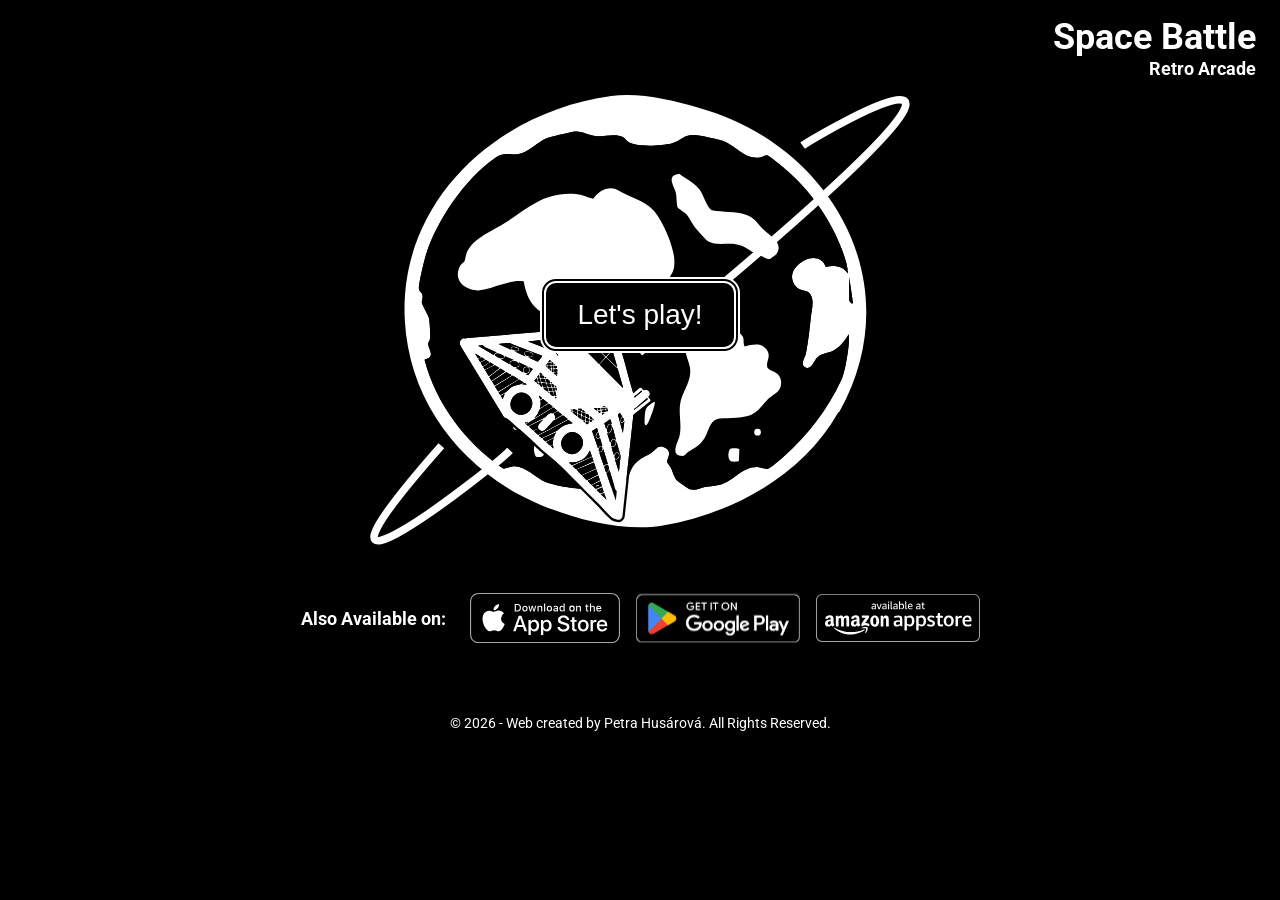
==== commit 62b90536: "add files to public directory" ====
--- a/(public)/index.html
+++ b/(public)/index.html
@@ -1,156 +1,149 @@
 <!DOCTYPE html>
-
 <html lang="en">
   <head>
+    <meta charset="UTF-8" />
+    <meta name="viewport" content="width=device-width, initial-scale=1.0, viewport-fit=cover" />
+    <link rel="stylesheet" href="style.css" />
+    <link
+      rel="icon"
+      type="image/png"
+      href="assets/favicon/favicon-96x96.png"
+      sizes="96x96"
+    />
+    <link rel="icon" type="image/svg+xml" href="assets/favicon/favicon.svg" />
+    <link rel="shortcut icon" href="assets/favicon/favicon.ico" />
+    <link
+      rel="apple-touch-icon"
+      sizes="180x180"
+      href="assets/favicon/apple-touch-icon.png"
+    />
+    <link rel="manifest" href="assets/favicon/site.webmanifest" />
+
     <title>Space Battle Retro Arcade | Marek Škreko</title>
-    <meta charset="UTF-8" />
-    <meta name="viewport" , content="width=device-width, initial-scale=1" />
-    <link rel="stylesheet" , href="./style.css" />
-    <link rel="preconnect" href="https://fonts.googleapis.com">
-<link rel="preconnect" href="https://fonts.gstatic.com" crossorigin>
-<link href="https://fonts.googleapis.com/css2?family=Roboto:ital,wght@0,100..900;1,100..900&display=swap" rel="stylesheet">
+  </head>
+
+  <header id="header">
+    <div class="text">
+      <h1>Space Battle</h1>
+      <h2>Retro Arcade</h2>
+    </div>
+  </header>
   <body>
     <main>
-      <div class="text">
-        <h1>Space Battle</h1>
-        <h2>Retro Arcade</h2>
+      <div class="play-game-container" id="game-container">
+        <div class="play-button-wrapper">
+          <button id="playBtn" class="play-button">Let's play!</button>
+        </div>
       </div>
-    
-      <div class="container">
-      <div class="planet">
-        <svg id="planetShip" aria-label="Planet earth with planet ring. The planet's ring is being disrupted by space ship."width="704" height="587" viewBox="0 0 704 587" fill="none" xmlns="http://www.w3.org/2000/svg">
-          <path d="M612.097 413.006L610.158 414.359C563.059 496.936 472.057 546.438 379.909 561.915C320.615 571.866 231.577 544.719 180.442 513.254C102.294 465.154 50.6831 387.224 45.4269 294.598C36.5364 137.603 167.21 21.0008 314.445 1.30484C351.421 -3.64659 392.409 6.40262 428.422 16.4762C601.999 65.0271 704.916 246.584 612.097 413.006ZM549.864 104.212C545.096 99.8213 521.888 79.5643 517.534 78.6253C515.827 78.2594 511.131 81.2107 508.18 81.6254C488.216 84.4304 477.009 66.0759 460.447 60.0635C454.374 57.8561 431.886 53.0388 425.349 52.49C408.166 51.0387 405.861 60.4416 393.324 63.1368C378.885 66.2467 351.177 68.1736 337.86 61.9172C334.591 60.3806 333.091 56.7829 330.055 55.0877C319.786 49.3679 305.896 54.5145 294.871 53.6852C286.127 53.0266 276.297 47.1117 268.2 47.6849C262.943 48.063 234.443 54.7462 229.626 56.7707C218.699 61.3562 208.918 72.4787 197.649 76.0276C183.698 80.418 177.356 72.4421 162.637 82.4791C124.989 108.151 87.1228 163.495 73.464 206.728C71.1591 214.021 62.476 248.889 63.9516 254.047C64.598 256.316 68.0371 257.596 68.5981 261.743C69.0737 265.267 67.1102 269.28 67.6102 271.158C68.6468 275.097 75.8177 287.281 76.9275 291.159C77.8543 294.403 78.891 313.977 78.3665 317.648C78.0007 320.197 75.8909 322.111 75.8787 325.051C75.8421 331.246 86.5009 341.698 71.1225 345.234C86.1106 403.139 124.928 453.324 173.588 487.289C175.405 487.911 183.917 484.289 187.6 484.167C202.845 483.679 215.772 499.217 228.979 504.949C236.955 508.412 266.98 514.425 275.236 513.364C281.273 512.583 288.078 509.193 294.871 508.607C302.798 507.924 309.798 509.998 316.786 509.912C340.311 509.632 334.067 493.936 345.433 481.131C351.689 474.081 359.689 471.496 367.299 466.41C373.043 462.581 375.373 455.52 384.775 460.13C395.105 465.191 386.665 475.533 387.165 478.496C387.409 479.911 391.312 484.289 392.422 486.619C394.653 491.314 396.666 498.9 399.788 502.424C400.702 503.449 416.02 514.193 417.044 514.425C425.483 516.352 429.618 512.681 436.666 511.388C443.264 510.181 451.557 509.742 457.643 507.973C475.301 502.839 486.009 483.557 507.034 485.436C510.546 485.753 515.131 488.106 517.973 487.838C521.229 487.521 535.876 474.533 539.388 471.423C571.157 443.373 596.743 409.896 614.695 371.114C618.024 363.906 620.597 349.881 621.926 341.759C623.5 332.173 624.975 321.843 624.122 312.245C618.817 320.758 612.585 329.575 603.231 334.039C597.219 336.917 590.157 336.99 584.56 340.978C578.657 345.186 576.474 358.101 568.596 355.662C559.449 352.82 567.389 341.99 568.34 336.954C571.303 321.38 573.194 305.367 574.742 289.683C575.669 280.317 580.682 264.719 571.669 257.365C567.23 253.73 558.474 256.291 552.962 246.803C545.132 233.339 555.059 221.814 566.559 215.631C577.413 209.802 590.365 212.155 594.279 224.424C604.328 221.205 617.377 223.132 622.914 232.949C623.17 223.912 619.048 212.216 615.914 203.362C603.17 167.397 577.791 129.896 549.852 104.212H549.864ZM624.756 237.839V267.719C624.756 268.341 628.085 273.841 629.658 271.365L624.756 237.839Z" fill="white"/>
-          <path d="M549.864 104.212C577.804 129.896 603.182 167.398 615.926 203.363C619.061 212.217 623.183 223.9 622.926 232.949C617.402 223.132 604.353 221.205 594.292 224.424C590.377 212.156 577.413 209.802 566.572 215.631C555.084 221.802 545.157 233.339 552.974 246.803C558.486 256.292 567.242 253.731 571.682 257.365C580.694 264.731 575.682 280.317 574.755 289.683C573.206 305.355 571.316 321.368 568.352 336.954C567.401 341.99 559.462 352.82 568.608 355.662C576.487 358.113 578.669 345.186 584.572 340.978C590.17 336.99 597.231 336.917 603.243 334.039C612.597 329.563 618.829 320.758 624.134 312.245C625 321.843 623.524 332.185 621.939 341.759C620.609 349.881 618.036 363.906 614.707 371.114C596.755 409.896 571.157 443.373 539.4 471.423C535.888 474.533 521.241 487.521 517.985 487.838C515.156 488.107 510.571 485.753 507.046 485.436C486.021 483.57 475.314 502.839 457.655 507.973C451.569 509.742 443.277 510.193 436.679 511.388C429.63 512.669 425.496 516.352 417.056 514.425C416.032 514.193 400.715 503.449 399.8 502.424C396.678 498.9 394.666 491.314 392.434 486.619C391.324 484.289 387.422 479.911 387.178 478.496C386.678 475.521 395.117 465.191 384.788 460.13C375.385 455.52 373.056 462.581 367.312 466.41C359.689 471.484 351.689 474.082 345.445 481.131C334.079 493.936 340.323 509.632 316.798 509.912C309.81 509.998 302.81 507.937 294.883 508.607C288.103 509.193 281.285 512.583 275.249 513.364C266.992 514.425 236.967 508.412 228.992 504.949C215.784 499.217 202.857 483.692 187.613 484.167C183.93 484.289 175.405 487.911 173.6 487.289C124.941 453.325 86.1229 403.127 71.1348 345.234C86.5132 341.698 75.8544 331.246 75.891 325.051C75.9032 322.124 78.0252 320.197 78.3789 317.648C78.9033 313.965 77.8667 294.403 76.9398 291.159C75.8301 287.281 68.6592 275.097 67.6226 271.158C67.1348 269.28 69.086 265.255 68.6104 261.743C68.0494 257.597 64.6103 256.316 63.964 254.048C62.5005 248.889 71.1836 214.009 73.4763 206.729C87.1352 163.495 125.002 108.151 162.649 82.4792C177.369 72.4422 183.71 80.4304 197.662 76.0277C208.93 72.4788 218.699 61.3564 229.638 56.7708C234.455 54.7585 262.956 48.0631 268.212 47.6851C276.298 47.1119 286.139 53.0268 294.883 53.6853C305.908 54.5146 319.798 49.3681 330.067 55.0878C333.104 56.783 334.604 60.3807 337.872 61.9174C351.189 68.1737 378.897 66.2468 393.336 63.1369C405.861 60.4417 408.178 51.0389 425.362 52.4901C431.886 53.0389 454.374 57.8562 460.46 60.0636C477.021 66.0883 488.241 84.4427 508.192 81.6255C511.144 81.2109 515.827 78.2595 517.546 78.6254C521.9 79.5645 545.096 99.8336 549.876 104.212H549.864ZM529.278 208.216C540.474 193.691 522.29 184.545 514.363 176.886C505.948 168.751 502.022 159.946 490.07 156.056C476.521 151.653 459.85 152.994 445.813 150.311C439.837 147.909 434.606 130.067 429.923 123.518C422.971 113.798 412.191 110.066 403.129 102.626C385.458 105.419 396.483 117.639 398.8 127.823C399.995 133.042 399.702 143.409 401.02 146.336C401.861 148.202 410.569 152.97 413.093 156.214C416.642 160.775 419.447 167.288 423.593 172.544C425.983 175.556 438.313 189.399 440.679 190.825C453.521 198.57 472.923 189.008 490.534 199.509C499.461 204.826 498.863 205.728 509.607 209.704C514.254 211.424 517.912 215.497 522.632 213.18C523.29 212.863 529.047 208.533 529.303 208.204L529.278 208.216ZM369.446 150.446C355.872 136.067 340.274 134.64 323.945 124.615C312.188 117.395 297.859 125.176 290.993 135.469C282.871 133.359 276.785 129.945 268.09 129.25C225.65 125.871 205.479 149.043 173.137 168.532C156.966 178.276 133.404 187.935 126.124 205.667C124.855 208.765 124.087 215.4 123.197 216.766C121.538 219.314 118.27 219.912 115.989 226.01C108.294 246.499 131.197 258.475 148.734 253.877C162.82 250.182 176.442 244.267 191.21 242.693C193.235 242.474 199.113 242.267 200.455 243.218C202.796 256.231 206.54 268.085 216.174 277.5C220.723 281.939 226.943 285 231.992 288.513C238.333 292.915 239.419 298.22 249.577 297.501C254.273 297.171 273.115 292.44 278.432 290.891C282.859 289.61 287.468 286.061 291.286 285.451C314.542 281.805 320.03 290.317 344.567 276.793C350.189 273.695 353.226 274.939 358.519 272.207C363.177 269.817 366.336 263.682 370.653 261.17C378.519 256.597 382.324 261.414 386.544 250.23C387.349 248.084 387.092 245.45 388.092 243.242C393.995 230.181 397.495 230.839 396.69 214.058C395.897 197.411 381.007 162.69 369.446 150.446ZM488.29 327.978C486.363 324.465 487.558 320.246 486.668 316.794C484.777 309.55 472.326 305.574 466.838 301.257C457.667 294.037 452.277 278.085 439.654 277.11C431.069 276.451 422.41 281.817 414.264 282.829C406.117 283.842 397.41 282.732 389.373 284.768C387.69 285.195 366.86 295.464 365.848 296.293C363.848 297.928 364.312 301.196 362.629 303.16C359.141 307.221 351.128 304.562 351.677 316.404C352.421 332.746 383.373 338.466 395.397 332.258C397.044 331.405 397.983 329.319 400.02 328.344C401.239 327.77 410.922 323.977 411.325 324.417C408.861 335.624 415.569 345.942 417.142 355.796C420.044 374.053 406.105 386.748 404.142 404.42C402.593 418.36 406.629 431.494 403.446 445.19C401.776 452.41 391.458 468.715 404.727 470.728C411.422 471.74 411.093 467.837 415.069 465.349C424.325 459.544 429.996 457.544 436.24 447.495C442.484 437.446 442.459 423.738 455.996 422.128C468.631 420.628 485.18 422.128 497.18 416.969C506.473 412.981 512.071 403.176 519.241 396.346C527.864 388.114 537.315 387.553 535.766 372.565C534.461 359.93 519.339 360.077 517.949 355.003C515.863 347.405 523.62 340.905 516.802 331.771C509.985 322.636 497.717 325.953 488.277 327.978H488.29ZM371.092 400.042C357.58 404.652 358.628 412.823 357.97 425.421C357.567 433.104 360.885 431.494 363.421 425.921C365.08 422.287 372.946 402.103 371.092 400.042ZM195.796 432.372C195.796 429.811 193.723 427.75 191.174 427.75C188.625 427.75 186.552 429.824 186.552 432.372C186.552 434.921 188.625 436.995 191.174 436.995C193.723 436.995 195.796 434.921 195.796 432.372ZM509.631 439.885C509.631 437.458 507.668 435.495 505.241 435.495C502.814 435.495 500.851 437.458 500.851 439.885C500.851 442.312 502.814 444.275 505.241 444.275C507.668 444.275 509.631 442.312 509.631 439.885ZM216.418 471.777C233.431 476.618 234.004 448.288 218.211 452.849C211.906 454.678 213.138 467.337 216.418 471.777ZM470.692 461.215C466.216 462.715 465.606 476.948 471.704 478.082C473.509 478.423 479.643 478.448 480.936 477.557L481.546 462.154C480.387 460.496 472.68 460.544 470.692 461.215Z" fill="black"/>
-          <path d="M624.756 237.84L629.658 271.365C628.097 273.853 624.756 268.341 624.756 267.719V237.84Z" fill="black"/>
-          <path d="M488.29 327.978C497.729 325.953 509.815 322.392 516.815 331.77C523.815 341.149 515.876 347.405 517.961 355.003C519.352 360.077 534.474 359.93 535.779 372.565C537.328 387.553 527.876 388.114 519.254 396.346C512.095 403.188 506.498 412.993 497.193 416.969C485.18 422.116 468.631 420.616 456.009 422.128C442.484 423.738 442.448 437.531 436.252 447.495C430.057 457.459 424.338 459.556 415.081 465.349C411.106 467.837 411.447 471.752 404.74 470.728C391.471 468.715 401.788 452.41 403.459 445.19C406.642 431.494 402.605 418.36 404.154 404.42C406.118 386.748 420.057 374.065 417.155 355.796C415.581 345.93 408.886 335.624 411.337 324.417C410.935 323.977 401.24 327.77 400.032 328.344C397.983 329.307 397.057 331.405 395.41 332.258C383.386 338.466 352.434 332.734 351.69 316.404C351.153 304.562 359.153 307.221 362.641 303.159C364.324 301.196 363.849 297.928 365.861 296.293C366.873 295.464 387.703 285.195 389.386 284.768C397.422 282.732 406.41 283.793 414.276 282.829C422.142 281.866 431.069 276.451 439.667 277.11C452.289 278.073 457.68 294.037 466.851 301.257C472.326 305.574 484.79 309.55 486.68 316.794C487.583 320.246 486.375 324.465 488.302 327.978H488.29Z" fill="white"/>
-          <path d="M216.418 471.776C213.138 467.337 211.906 454.678 218.211 452.849C234.004 448.275 233.431 476.606 216.418 471.776Z" fill="white"/>
-          <path d="M470.691 461.215C472.679 460.544 480.386 460.495 481.545 462.154L480.935 477.557C479.654 478.447 473.52 478.423 471.703 478.082C465.605 476.947 466.215 462.727 470.691 461.215Z" fill="white"/>
-          <path d="M371.091 400.042C372.945 402.103 365.079 422.287 363.42 425.921C360.884 431.507 357.567 433.116 357.969 425.421C358.628 412.811 357.579 404.64 371.091 400.042Z" fill="white"/>
-          <path d="M191.173 436.995C193.726 436.995 195.795 434.925 195.795 432.372C195.795 429.82 193.726 427.75 191.173 427.75C188.62 427.75 186.551 429.82 186.551 432.372C186.551 434.925 188.62 436.995 191.173 436.995Z" fill="white"/>
-          <path d="M505.254 444.275C507.678 444.275 509.644 442.31 509.644 439.885C509.644 437.46 507.678 435.494 505.254 435.494C502.829 435.494 500.863 437.46 500.863 439.885C500.863 442.31 502.829 444.275 505.254 444.275Z" fill="white"/>
-          <path d="M369.445 150.446C381.007 162.69 395.897 197.423 396.69 214.058C397.495 230.839 393.995 230.181 388.092 243.242C387.092 245.45 387.348 248.096 386.543 250.23C382.336 261.414 378.519 256.597 370.653 261.17C366.336 263.682 363.177 269.817 358.518 272.207C353.225 274.939 350.177 273.695 344.567 276.793C320.03 290.318 314.542 281.805 291.285 285.451C287.456 286.049 282.846 289.61 278.431 290.891C273.114 292.427 254.272 297.159 249.577 297.501C239.406 298.22 238.321 292.915 231.991 288.513C226.93 285 220.723 281.951 216.174 277.5C206.54 268.097 202.796 256.231 200.454 243.218C199.113 242.255 193.234 242.474 191.21 242.694C176.454 244.267 162.819 250.182 148.734 253.877C131.209 258.475 108.306 246.499 115.989 226.01C118.282 219.912 121.538 219.315 123.196 216.766C124.087 215.4 124.855 208.765 126.123 205.668C133.404 187.923 156.953 178.276 173.136 168.532C205.479 149.043 225.65 125.871 268.09 129.25C276.785 129.945 282.883 133.372 290.993 135.469C297.846 125.176 312.188 117.395 323.944 124.615C340.274 134.64 355.872 136.067 369.445 150.446Z" fill="white"/>
-          <path d="M529.278 208.216C529.022 208.546 523.265 212.875 522.607 213.192C517.887 215.497 514.229 211.436 509.582 209.716C498.838 205.741 499.436 204.838 490.509 199.521C472.899 189.02 453.496 198.582 440.654 190.838C438.288 189.411 425.959 175.569 423.568 172.556C419.41 167.312 416.605 160.788 413.068 156.226C410.544 152.982 401.836 148.214 400.995 146.348C399.678 143.421 399.97 133.055 398.775 127.835C396.458 117.652 385.433 105.444 403.104 102.639C412.166 110.078 422.946 113.81 429.898 123.53C434.581 130.079 439.813 147.921 445.788 150.324C459.825 152.995 476.508 151.653 490.045 156.068C501.997 159.958 505.924 168.763 514.338 176.898C522.265 184.557 540.436 193.704 529.253 208.229L529.278 208.216Z" fill="white"/>
-          <path d="M92.9995 457.5C-139.843 721.174 162.499 485.499 182.5 463.5M351.5 336C964.5 -168 582.5 52.0004 564 66" stroke="white" stroke-width="10"/>
-          <mask id="path-13-outside-1_164_530" maskUnits="userSpaceOnUse" x="92.039" y="214.757" width="352.091" height="354.94" fill="black">
-          <rect fill="white" x="92.039" y="214.757" width="352.091" height="354.94"/>
-          <path d="M343.575 389.057C345.935 387.402 349.825 382.533 352.273 381.621C354.77 380.689 355.695 385.103 356.566 385.172C356.637 385.179 357.169 384.734 357.473 384.633C362.27 383.068 366.724 387.969 364.25 392.287C363.926 392.852 362.887 393.595 362.971 394.087C363.281 395.896 367.428 397.032 365.516 399.579L343.861 416.64L343.356 417.441L329.074 549.769C328.457 552.673 325.838 554.647 322.854 554.097C322.205 553.979 317.139 552.433 316.821 552.192C310.637 547.518 303.79 539.053 298.108 533.343C285.578 520.749 272.771 508.198 260.279 495.655C254.645 489.998 250.017 484.634 243.745 479.739C242.882 479.064 241.988 478.291 241.15 477.58C219.874 459.549 199.981 439.735 178.534 421.926C177.134 421.625 175.829 421.232 174.722 420.257L118.445 327.924C116.952 325.317 116.19 321.908 118.425 319.427C118.885 318.916 120.698 317.387 121.281 317.274C122.098 317.118 123.146 317.558 124.112 317.503C124.98 317.453 126.144 317.035 127.151 316.949C166.056 313.674 204.966 310.478 243.877 307.313C248.93 301.25 254.804 295.741 260.281 289.995C262.911 288.126 264.846 291.168 265.618 291.119C265.921 291.099 268.229 288.32 270.812 288.288C273.788 288.253 276.286 290.764 276.35 293.736C276.368 294.567 275.435 296.6 275.572 296.869C275.912 297.534 278.176 297.733 278.318 299.323C278.363 299.828 277.915 301.279 277.589 301.734C275.73 304.348 272.401 307.084 270.287 309.714C270.034 310.028 269.831 309.95 270.285 310.31L321.024 322.292C324.716 323.269 325.745 327.346 326.769 330.529C332.808 349.292 337.049 369.075 342.929 387.937L343.575 389.057ZM307.511 341.261L315.421 332.185L292.368 326.897L307.509 341.259L307.511 341.261ZM322.458 355.015L316.117 333.308L308.387 341.983L322.46 355.017L322.458 355.015ZM274.497 298.665C273.824 297.973 270.863 301.948 270.401 302.441C268.709 304.247 266.906 305.974 265.254 307.821C264.147 309.06 264.591 309.525 265.869 308.454C268.367 306.363 271.617 302.422 273.893 299.865C274.099 299.633 274.786 298.963 274.497 298.665ZM264.384 292.76L263.383 292.139L249.843 306.492C252.279 307.096 254.533 303.254 256.079 301.63C258.876 298.69 261.635 295.736 264.384 292.76ZM345.107 394.736L354.231 387.106C354.974 386.432 354.608 385.931 353.937 385.368C351.716 387.362 349.543 389.481 347.28 391.428C346.664 391.958 344.76 392.951 344.435 393.371C344.235 393.628 344.87 394.516 345.11 394.734L345.107 394.736ZM362.191 396.803L361.263 395.375C356.385 399.253 351.864 403.624 347.039 407.589C345.767 408.633 343.733 408.996 344.163 410.988L362.191 396.803ZM329.943 381.591L322.845 357.132C317.762 352.345 312.576 347.658 307.694 342.676L299.604 351.309L299.673 351.761L329.241 381.68C329.433 382.17 329.938 381.791 329.943 381.587L329.943 381.591ZM306.693 342.06C301.29 336.648 295.609 331.538 290.055 326.249L269.62 321.523L298.379 350.671C298.73 350.856 298.776 350.772 299.012 350.543C301.741 347.924 303.957 344.689 306.689 342.06L306.693 342.06ZM244.785 334.093C245.587 334.098 245.683 330.851 245.449 330.27C244.274 331.618 243.181 332.552 244.785 334.093ZM328.967 419.555L326.027 414.88C325.206 415.498 323.376 416.054 323.267 417.151L329.68 440.778L331.63 425.151C330.566 426.18 330.416 427.711 328.563 427.763C324.894 427.862 326.353 420.644 328.971 419.559L328.967 419.555ZM329.369 420.773C327.642 421.275 326.478 426.113 328.156 426.725C330.238 427.483 331.976 421.841 329.369 420.773ZM228.6 321.939C228.112 321.421 227.633 321.182 227.144 320.76C226.903 320.553 226.835 320.065 226.517 319.86C225.376 319.125 208.831 321.425 206.184 321.411L230.788 330.967C231.651 330.929 235.391 325.728 235.345 325.366C235.253 324.664 229.602 322.307 228.6 321.939ZM243.356 335.082C244.039 334.526 243.519 333.921 242.976 333.464C242.293 334.02 242.813 334.626 243.356 335.082ZM243.109 338.109C243.669 337.673 244.201 337.076 243.537 336.503L242.512 337.498L243.109 338.109ZM245.102 340.156C245.269 339.364 245.474 338.309 244.733 337.73L243.708 338.726L245.104 340.154L245.102 340.156ZM242.534 335.88L241.939 335.268C241.487 335.659 241.095 335.936 241.217 336.562C241.843 336.703 242.132 336.319 242.532 335.878L242.534 335.88ZM309.745 408.774C309.763 408.665 309.331 408.073 309.068 407.958C307.639 407.327 307.887 409.28 308.322 409.355C308.399 409.368 309.732 408.866 309.743 408.776L309.745 408.774ZM303.504 407.261C303.557 407.266 303.901 406.976 304.208 406.972C304.709 406.967 307.368 407.376 306.853 406.202C306.783 406.044 303.576 406.499 303.414 406.561C302.936 406.746 303.262 407.242 303.502 407.259L303.504 407.261ZM308.673 412.997C312.535 411.4 308.803 408.952 308.197 410.46C308.05 410.826 308.251 412.96 308.673 412.997ZM303.258 410.288C304.684 409.345 307.589 410.429 307.027 408.029L303.038 408.224C302.957 408.597 302.796 410.199 303.26 410.29L303.258 410.288ZM307.19 410.658C306.133 410.669 303.117 410.807 302.732 411.79C302.674 411.942 302.669 413.742 302.723 413.83C302.943 414.193 306.947 413.414 307.109 413.229C307.313 412.999 307.096 411.139 307.19 410.658ZM301.439 410.47C301.895 410.46 302.047 408.549 301.974 408.162C300.72 407.688 301.077 410.479 301.439 410.47ZM300.153 408.334L296.727 408.285C296.619 408.394 297.155 410.911 297.341 411.073C297.558 411.26 299.685 410.883 299.926 410.688C300.362 410.341 300.054 408.888 300.153 408.334ZM302.553 416.949L306.02 414.777C304.374 414.714 301.739 414.642 302.553 416.949ZM315.101 429.454C315.183 428.55 313.677 422.964 313.174 422.963L305.452 428.098L308.13 436.22C308.343 432.983 311.185 426.09 315.099 429.452L315.101 429.454ZM301.401 412.892C301.836 412.601 301.805 411.962 301.628 411.485C301.193 411.775 301.224 412.414 301.401 412.892ZM299.355 414.783C300.784 414.828 300.17 412.642 300.304 411.771L297.681 412.137C297.664 413.117 298.208 414.747 299.357 414.781L299.355 414.783ZM237.309 347.725C237.305 347.581 236.693 346.833 236.41 347.407C235.998 348.249 237.317 348.131 237.309 347.725ZM239.229 352.203C238.637 351.496 239.329 349.788 238.811 349.256C238.561 348.997 237.006 348.914 236.774 349.073C236.398 349.33 236.485 352.081 236.8 352.471C237.185 352.945 239.148 352.62 239.229 352.203ZM241.886 352.437L240.197 350.896C239.641 352.324 240.52 352.84 241.886 352.437ZM242.997 353.635C242.703 353.463 240.398 353.432 240.194 353.71C239.582 357.386 240.831 356.683 243.747 356.204C243.576 355.347 243.819 354.116 243 353.633L242.997 353.635ZM232.254 348.258C235.058 348.807 236.523 347.859 234.517 345.26L232.254 348.258ZM291.769 408.712C293.187 409.716 294.431 411.817 296.268 411.502C296.378 411.395 295.64 408.604 295.516 408.514C295.19 408.277 291.742 408.524 291.769 408.712ZM240.109 360.287C240.178 360.674 240.171 361.064 240.635 361.218C240.904 361.307 243.879 360.859 244.1 360.648C244.455 360.311 244.13 357.672 243.887 357.459C243.643 357.245 240.843 357.639 240.291 357.586C240.174 357.655 240.066 360.054 240.109 360.283L240.109 360.287ZM313.585 429.6C311.047 428.31 307.58 437.499 309.882 439.898C311.858 441.957 314.122 437.485 314.625 435.813C315.129 434.141 315.36 430.5 313.585 429.6ZM234.004 352.758C234.506 352.709 235.002 352.609 235.509 352.634C235.46 351.862 235.776 349.99 235.302 349.403C235.042 349.082 231.503 349.453 231.358 349.594C231.048 349.895 231.592 352.198 231.486 352.778C231.574 352.868 233.634 352.795 234.002 352.756L234.004 352.758ZM239.138 353.713C236.952 353.526 236.274 353.476 236.871 355.899C237.153 357.05 238.733 356.782 239.052 356.34C239.285 356.022 239.029 354.249 239.138 353.713ZM320.85 450.548L316.259 433.111C315.756 434.225 315.877 435.421 315.449 436.633C314.697 438.75 313.039 441.853 310.376 441.425C309.897 441.349 309.593 440.733 309.276 441.088L313.125 453.667C314.16 451.583 314.19 449.981 316.532 448.853C318.548 447.882 319.755 448.801 320.852 450.546L320.85 450.548ZM205.882 342.016L218.835 347.987C220.365 345.749 222.833 343.249 224.159 340.969C224.323 340.69 224.477 340.541 224.389 340.172L184.616 324.951C182.964 322.549 179.398 323.532 176.754 323.73C173.692 323.956 170.596 324.316 167.55 324.698L184.402 332.617L183.144 330.378C183.592 326.71 189.313 327.954 191.624 329.078C195.922 331.167 195.977 334.176 190.938 334.446L188.316 334.194L202.863 340.962L201.27 338.822C199.131 333.326 206.65 333.538 209.916 335.199C214.625 337.595 214.404 342.169 208.7 342.321C207.912 342.342 206.692 341.894 205.88 342.018L205.882 342.016ZM243.77 361.813C243.607 361.764 240.569 362.298 240.42 362.382C239.595 362.853 240.885 364.395 241.611 364.658C241.85 364.745 243.612 364.447 243.83 364.311C244.389 363.967 244.538 362.034 243.77 361.813ZM234.75 356.807C235.038 356.771 235.75 356.808 235.88 356.502L235.512 353.655L231.465 353.806C231.3 356.758 232.003 357.162 234.748 356.809L234.75 356.807ZM239.264 360.881C239.311 360.72 238.821 358.301 239.072 357.751C238.941 357.444 237.327 357.721 237.251 357.771C236.856 358.032 236.979 360.763 237.288 361.147C237.798 361.783 239.03 361.702 239.264 360.881ZM228.957 352.655L230.464 352.772L230.192 351.056L228.957 352.655ZM243.9 366.807L243.926 365.197L242.501 365.78L243.9 366.807ZM235.922 359.822L235.836 357.708L233.727 357.972L235.922 359.822ZM230.131 355.094C230.912 354.212 230.291 353.82 229.238 353.974L230.131 355.094ZM208.919 341.316C210.235 341.261 212.644 340.502 212.213 338.778C211.307 335.155 201.959 333.765 201.781 337.211C201.654 339.648 206.942 341.401 208.921 341.318L208.919 341.316ZM324.292 491.006C324.581 491.016 324.778 488.857 324.824 488.49C325.565 482.662 325.836 476.757 326.716 470.941L321.234 451.772C321.523 455.251 319.013 461.28 314.868 458.751C315.449 462.4 316.865 466.093 317.939 469.701C318.869 467.922 320.407 465.524 322.741 466.033C327.186 467 325.764 475.592 320.978 475.733C320.303 475.751 319.869 475.137 319.47 475.784L324.292 491.006ZM318.746 449.693C315.476 447.864 312.171 456.839 315.783 458.249C319.14 459.56 321.948 451.485 318.746 449.693ZM292.154 423.47L291.359 422.652C290.986 422.633 290.842 424.071 291.336 424.264L292.154 423.47ZM286.53 419.948C286.532 422.73 287.554 422.753 290.029 423.534C290.64 420.914 288.187 420.398 286.768 418.745C286.275 419.041 286.528 419.445 286.528 419.946L286.53 419.948ZM282.366 415.857C281.905 415.919 281.62 419.35 281.878 419.796C282.136 420.242 285.404 421.655 285.617 421.452C285.518 418.339 285.797 416.949 282.368 415.855L282.366 415.857ZM281.178 414.22C280.064 413.228 278.832 411.948 277.69 411.03C276.865 410.366 276.657 412.439 277.056 412.772L281.18 414.218L281.178 414.22ZM275.9 409.663C275.417 409.248 271.437 409.354 271.253 409.533C271.224 409.561 271.194 410.235 271.231 410.351C271.368 410.791 275.637 412.419 275.852 412.218C275.797 411.57 276.446 410.131 275.9 409.659L275.9 409.663ZM281.055 415.84C280.631 414.887 277.678 414.278 276.644 413.853C276.761 414.671 276.096 416.611 276.384 417.272C276.481 417.496 280.625 419.535 280.797 419.36C280.582 418.789 281.149 416.056 281.055 415.84ZM289.911 424.852C289.921 424.702 287.55 423.704 287.202 423.608C287.013 423.557 286.761 423.228 286.598 423.693C286.508 423.948 286.796 426.316 287.155 426.521C287.678 426.821 289.52 425.335 289.911 424.852ZM285.705 424.385C285.681 423.958 285.665 423.01 285.4 422.742C285.068 422.404 281.908 420.897 281.586 421.394C281.493 421.536 281.475 424.643 281.582 424.774C281.767 424.997 285.323 426.038 285.556 425.896C285.791 425.572 285.73 424.791 285.705 424.385ZM275.081 416.956C275.369 416.916 275.777 413.74 275.575 413.434C275.232 412.92 272.135 412.451 271.519 411.656C271.049 411.73 270.892 414.542 271.032 414.789C271.451 415.524 274.345 416.19 275.079 416.954L275.081 416.956ZM294.21 444.711C294.224 443.474 295.066 441.08 295.887 440.171C296.388 439.617 297.304 439.555 297.289 438.801C297.282 438.454 296.08 434.246 295.837 434.231L289.546 438.374L297.265 460.713C298.477 458.516 300.177 456.104 302.759 458.164C303.45 458.19 299.856 448.334 299.981 447.519C297.017 449.881 294.161 448.544 294.21 444.711ZM243.084 380.739C242.57 380.251 242.122 379.67 241.59 379.196C240.2 377.958 240.962 380.526 241.226 380.757C241.413 380.921 242.733 380.853 243.082 380.737L243.084 380.739ZM237.699 376.014C237.073 375.496 236.479 374.209 235.502 374.565C236.041 375.853 236.097 376.464 237.699 376.014ZM240.257 380.698C239.539 380.021 239.744 378.091 239.188 377.547C238.933 377.297 236.344 376.969 236.271 377.406C237.413 379.94 236.781 381.422 240.255 380.7L240.257 380.698ZM229.299 370.24C228.855 370.513 228.999 370.739 229.048 371.142C229.102 371.587 230.143 374.776 230.358 375.022C230.684 375.394 234.387 375.975 234.574 375.864C235.13 375.543 234.069 372.871 233.723 372.458C233.503 372.194 231.887 370.805 231.619 370.652C231.044 370.318 229.91 370.865 229.299 370.24ZM242.81 385.784C243.135 385.807 243.541 382.657 243.305 382.237C242.956 381.624 242.145 381.863 241.559 381.83C241.523 382.47 242.275 385.746 242.812 385.782L242.81 385.784ZM280.407 423.51C280.498 422.948 280.756 420.958 280.515 420.586C280.319 420.287 276.396 418.511 276.175 418.697C276.095 419.407 275.496 422.526 275.761 422.926C275.887 423.114 279.798 424.512 280.021 424.47C280.76 424.334 280.384 423.659 280.409 423.512L280.407 423.51ZM190.857 333.292C191.82 333.303 192.816 333.439 193.604 332.642C193.841 329.68 185.456 327.862 184.383 329.875C183.386 331.747 189.487 333.272 190.859 333.29L190.857 333.292ZM229.92 369.235C229.769 369.079 227.949 366.869 227.924 367.988C227.902 368.929 228.941 369.764 229.92 369.235ZM282.976 429.556C283.166 429.579 286.244 427.7 285.736 427.119C285.589 426.951 282.09 426.399 281.616 425.744C281.24 425.799 281.174 427.806 281.279 428.071C281.341 428.229 282.863 429.542 282.976 429.556ZM224.933 364.921C224.609 364.534 222.329 362.465 222.143 362.458C222.024 362.454 221.07 363.44 221.001 363.751C220.754 364.834 224.2 365.011 224.933 364.921ZM226.89 369.379C227.555 369.203 226.744 366.769 226.42 366.534C226.215 366.384 221.58 365.405 221.396 365.581C221.602 370.242 223.61 368.599 226.892 369.381L226.89 369.379ZM270.25 411.634C270.088 410.987 264.794 409.125 264.162 410.623C264.051 410.886 264.078 411.759 264.342 411.985C264.559 412.172 269.239 414.284 269.566 414.353C270.128 414.472 269.906 414.277 269.976 413.955C270.127 413.266 269.771 412.35 270.252 411.632L270.25 411.634ZM297.567 440.116C295.434 441.16 294.107 447.188 296.952 447.71C297.76 447.857 299.203 446.87 299.402 446.099C299.481 445.795 297.878 440.101 297.567 440.116ZM238.02 381.68C237.58 381.805 238.736 385.604 238.929 385.774C239.286 386.092 240.764 385.58 241.293 385.657C241.426 385.523 240.507 382.183 240.332 382.01C239.669 381.36 238.643 382.301 238.02 381.68ZM322.927 467.13C320.376 465.698 317.375 471.654 319.774 474.095C322.656 477.026 326.546 469.163 322.927 467.13ZM236.422 380.441C235.769 379.744 235.699 377.388 234.976 376.955C234.788 376.843 230.658 376.299 230.627 376.516C231.241 377.21 231.435 380.187 231.934 380.626C232.104 380.776 236.347 380.872 236.42 380.443L236.422 380.441ZM274.594 422.606C274.538 421.827 275.314 418.689 275.106 418.258C274.899 417.826 271.129 416.02 270.953 416.196C271.079 416.921 270.673 419.143 270.971 419.634C271.424 420.384 273.938 421.71 274.594 422.606ZM229.228 375.084C228.714 374.182 228.262 371.088 227.604 370.513C227.199 370.162 222.478 369.877 222.44 370.133L223.896 374.421L229.23 375.082L229.228 375.084ZM280.184 427.131C280.944 425.29 279.108 424.875 277.591 424.872L280.184 427.131ZM269.599 418.697C270.002 418.731 270.109 416.008 269.743 415.59C269.549 415.365 264.721 412.97 264.426 412.97C263.535 412.975 264.722 414.538 264.889 414.71C266.235 416.099 268.334 417.146 269.597 418.695L269.599 418.697ZM237.96 385.716L236.532 381.755L232.469 381.903L233.674 386.1C234.29 386.103 237.894 386.103 237.96 385.712L237.96 385.716ZM239.16 386.943C239.932 388.061 240.147 391.445 240.865 392.328C241.206 392.749 242.301 392.47 242.809 392.55C243.01 392.355 241.93 387.391 241.676 387.06C241.121 386.341 239.989 386.919 239.162 386.941L239.16 386.943ZM212.32 357.261L194.562 349.029L194.058 349.116C196.705 352.634 193.719 355.653 189.916 355.926L199.725 361.924C199.934 361.355 199.354 360.672 199.273 360.002C198.88 356.649 201.206 353.482 204.786 354.249C210.516 355.482 208.972 364.252 203.132 363.792L206.137 365.655L212.318 357.259L212.32 357.261ZM220.083 365.255C219.164 366.116 218.01 367.196 218.117 368.554L220.934 368.796L220.083 365.255ZM230.965 380.564C230.306 379.894 229.89 376.631 229.457 376.251C229.27 376.087 225.083 375.554 224.522 375.529C224.189 375.514 224.199 375.48 223.97 375.81L225.615 380.616C226.231 380.758 230.923 380.828 230.963 380.562L230.965 380.564ZM262.84 411.325C263.385 411.262 262.598 409.828 261.64 410.499C261.793 410.714 262.767 411.332 262.84 411.325ZM263.015 413.145C263.434 412.444 262.655 412.352 262.223 411.928L262.022 412.123L263.015 413.145ZM222.776 374.183C221.94 373.314 222.031 370.721 221.458 370.016C221.033 369.497 219.573 370.13 219.007 369.486C218.32 369.599 219.65 373.392 219.863 373.656C220.305 374.198 222.729 374.467 222.774 374.185L222.776 374.183ZM233.903 387.271C234.567 388.123 234.396 389.416 235.158 390.221C235.487 390.567 237.606 392.311 237.963 392.506C238.474 392.782 239.209 392.694 239.776 392.708C239.979 392.507 238.436 387.432 238.235 387.233C237.757 386.761 233.936 387.056 233.905 387.269L233.903 387.271ZM205.376 355.529C202.236 353.493 198.28 358.828 201.284 361.749C204.843 365.208 210.453 358.82 205.376 355.529ZM232.703 386.044C231.898 384.986 231.893 382.474 230.896 381.71L226.007 381.804C225.634 382.727 229.976 386.235 230.987 386.328C231.219 386.35 232.691 386.131 232.707 386.044L232.703 386.044ZM242.456 396.082C242.938 396.123 243.138 392.979 241.784 393.553C240.816 393.963 242.001 395.696 242.456 396.082ZM216.106 374.688C216.572 373.073 217.412 373.786 218.638 373.814C218.539 373.225 217.646 369.712 217.486 369.561C216.877 368.99 214.338 372.61 214.355 372.845C214.377 373.15 215.819 374.246 216.106 374.688ZM224.5 380.473L222.982 375.679C222.564 375.269 220.36 374.75 220.445 375.499C220.65 377.267 222.245 381.034 224.502 380.475L224.5 380.473ZM233.075 388.47C233.378 387.343 232.547 386.84 231.676 387.439L233.075 388.47ZM302.054 458.742C298.953 456.37 296.296 465.728 300.127 465.296C302.689 465.006 303.758 460.045 302.054 458.742ZM310.089 481.307L303.917 461.419C303.74 463.308 302.832 465.456 300.919 466.124C300.206 466.374 299.541 466.128 298.996 466.597L304.718 483.147C305.075 483.633 304.998 483.377 305.312 483.151C306.1 482.581 306.342 482.211 307.357 481.775C308.394 481.329 309.182 481.706 310.089 481.307ZM219.7 377.569C219.937 377.099 219.304 375.09 219.026 374.894L216.51 374.694L219.698 377.567L219.7 377.569ZM194.094 351.745C194.266 348.289 187.915 346.023 185.091 347.381C179.261 350.184 186.538 355.38 190.436 354.8C192.026 354.562 194.002 353.558 194.094 351.745ZM187.234 345.789L176.098 340.681C175.442 340.542 175.765 341.757 175.578 342.29C174.876 344.257 172.557 344.064 170.894 344.541L181.905 351.367C181.783 349.2 182.013 347.825 184.096 346.643C184.611 346.35 187.236 346.01 187.236 345.791L187.234 345.789ZM264.202 428.319C262.617 427.027 260.949 425.278 259.316 424.109C258.954 423.851 258.714 423.809 258.308 423.997L220.133 444.043C220.174 444.314 223.804 447.478 224.061 447.439L243.755 438.127C247.808 433.884 251.902 430.911 257.621 429.466C259.843 428.904 262.152 429.075 264.202 428.319ZM257.816 422.974C256.442 422.158 252.605 417.892 251.322 418.199L239.09 424.827C236.104 427.998 233.337 431.494 230.287 434.595C228.086 436.832 226.372 438.955 222.948 438.008C220.708 437.388 219.688 435.161 219.456 435.148C219.131 435.129 214.635 438.05 213.753 438.298C214.632 439.084 218.886 443.526 219.686 443.287L257.816 422.974ZM250.629 417.215C249.073 415.518 247.124 414.233 245.343 412.785C245.017 412.692 239.329 415.501 239.338 415.838C240.898 417.17 241.593 419 241.383 421.019C241.324 421.606 240.809 422.106 241.054 422.526L250.629 417.215ZM244.241 411.868L239.116 407.645L203.582 429.462C204.491 429.968 205.784 431.758 206.68 431.561L228.891 419.928C230.809 417.866 232.876 414.68 236.024 414.681C236.822 414.682 237.743 415.225 238.443 415.039C238.775 414.951 244.251 412.198 244.245 411.868L244.241 411.868ZM170.3 343.385C172.468 343.534 176.826 342.279 173.704 339.725C172.658 338.869 168.254 337.202 166.856 337.111C165.677 337.033 162.197 337.47 162.781 339.272C163.314 340.921 168.518 343.264 170.298 343.387L170.3 343.385ZM238.253 406.933C238.207 406.615 233.816 403.008 233.367 402.775C232.88 402.52 231.472 403.576 230.926 403.892C229.104 404.948 222.75 408.56 221.639 409.726C220.819 410.591 219.423 414.833 218.352 416.442C217.131 418.277 215.583 419.833 214.202 421.536L238.253 406.933ZM273.173 443.417C258.05 429.707 239.043 455.036 255.666 466.094C270.261 475.803 285.642 454.721 273.173 443.417ZM232.068 401.791L225.582 396.527L222.108 398.504C222.578 401.575 222.753 404.925 221.68 407.906C222.132 408.494 221.997 408.232 222.378 408.029C225.627 406.314 228.979 403.827 232.068 401.791ZM308.109 492.388C309.939 491.504 311.515 489.108 311.525 487.084C311.528 486.504 310.776 483.881 310.48 483.42C309.186 481.411 305.696 483.296 305.506 485.177C305.473 485.516 307.331 491.153 307.601 491.672C307.738 491.94 307.861 492.199 308.111 492.382L308.109 492.388ZM224.48 395.623C223.548 394.827 222.543 393.841 221.59 393.102C221.336 392.906 220.589 392.219 220.289 392.53L222.032 397.199L224.48 395.623ZM165.357 335.978L150.008 328.914C148.829 328.442 148.098 326.747 147.016 326.325C146.734 326.216 141.021 326.64 141.049 326.94L161.274 339.152C161.972 338.533 161.828 337.721 162.595 337.08C163.426 336.389 164.501 336.475 165.357 335.978ZM204.134 377.954C202.465 374.809 200.75 375.459 198.289 377.264L204.134 377.954ZM320.303 528.726C320.388 528.735 320.589 527.823 320.616 527.621C320.799 526.317 321.773 517.247 321.581 516.725C321.226 515.748 319.694 514.955 319.541 513.665L312.195 489.217C311.615 490.134 311.234 491.066 310.448 491.869C309.915 492.414 308.369 493.119 308.385 493.693L320.299 528.726L320.303 528.726ZM200.341 374.869L194.192 371.241L167.623 387.93L169.989 391.601C172.074 390.074 175.275 389.083 177.226 387.503C180.17 385.113 181.751 382.476 185.414 380.411C189.077 378.347 192.444 378.48 195.966 377.21C197.433 376.682 198.94 375.592 200.342 374.875L200.341 374.869ZM259.612 479.364L263.095 482.95L288.928 471.589C289.217 471.353 289.125 471.107 289.087 470.801C289.04 470.425 287.009 464.581 286.809 464.302C286.578 463.977 286.425 463.91 286.209 464.295C285.599 465.381 285.184 466.733 284.409 467.908C278.773 476.459 270.247 479.93 260.334 479.177C260.076 479.157 259.97 478.773 259.61 479.37L259.612 479.364ZM193.129 370.724C193.123 370.308 186.564 366.544 186.023 366.357C185.812 366.283 185.635 366.216 185.417 366.328L162.888 380.185L167.028 386.912L193.129 370.724ZM264.189 484.077C264.189 484.388 268.368 488.129 268.878 488.092L291.455 477.911L289.693 472.643L289.11 472.667L264.193 484.077L264.189 484.077ZM184.52 365.547C183.302 364.982 178.308 361.358 177.409 361.519L159.173 373.87C160.251 375.296 161 377.297 162.084 378.676C162.239 378.872 162.144 379.172 162.6 379.076L184.524 365.547L184.52 365.547ZM206.262 391.329C190.482 378.367 172.342 406.315 191.155 415.637C205.874 422.931 219.41 402.127 206.262 391.329ZM275.738 495.557L294.502 487.236C293.805 484.628 292.938 481.874 291.857 479.333L269.367 488.998L275.736 495.555L275.738 495.557ZM176.305 360.784L169.904 356.667C168.457 358.268 155.563 367.155 155.685 368.064C155.816 369.036 158.168 371.65 158.548 372.849L176.305 360.784ZM168.697 356.227L162.689 352.597C161.273 353.591 150.071 358.478 150.068 359.189C151.858 360.978 152.819 364.202 154.349 366.037C154.595 366.331 154.882 366.741 155.312 366.667L168.697 356.227ZM276.534 496.377L282.404 502.422L297.252 495.001L294.943 488.257L276.532 496.375L276.534 496.377ZM161.688 351.885C160.627 351.498 157.41 349.04 156.579 349.094C155.578 349.159 150.088 353.758 148.619 354.596C148.195 354.836 147.909 354.78 147.505 354.909L149.679 357.935L161.688 351.881L161.688 351.885ZM155.477 348.361C155.487 348.101 151.336 345.594 151.078 345.55C150.687 345.48 144.862 348.764 144.16 349.41L147.509 354.507C147.673 354.192 147.714 353.91 148.01 353.65C148.962 352.809 155.458 348.818 155.473 348.361L155.477 348.361ZM222.305 426.803C223.525 425.438 225.053 424.264 226.302 422.921L207.674 432.244C207.224 432.642 207.41 432.501 207.661 432.85C208.105 433.463 212.544 437.636 212.893 437.58C213.85 436.81 218.69 434.892 219.112 434.22C219.305 433.913 218.921 433.112 218.968 432.615C219.195 430.289 220.832 428.448 222.303 426.805L222.305 426.803ZM229.105 451.989L239.404 446.418C240.551 444.253 241.295 441.89 242.817 439.926L225.022 448.059C226.073 449.654 227.601 450.858 229.103 451.987L229.105 451.989ZM283.704 503.35L288.48 508.267L299.757 502.515L297.652 496.397L283.704 503.35ZM149.869 345.048C149.84 344.801 145.913 342.455 145.667 342.452C145.386 342.446 141.517 344.388 141.483 344.62C141.784 345.274 143.271 348.052 143.762 348.148L149.867 345.05L149.869 345.048ZM144.46 341.939C144.401 341.538 138.823 338.284 137.955 337.821C137.678 337.671 137.3 337.254 137.055 337.588L141.001 343.693L144.462 341.941L144.46 341.939ZM289.276 509.087L294.152 514.107C297.07 513.335 299.763 511.612 302.587 510.497L300.167 503.913L289.274 509.089L289.276 509.087ZM295.246 515.234L299.525 519.639C301.43 519.633 303.185 518.597 304.981 518.072L302.888 511.607C301.874 511.982 295.254 514.737 295.246 515.234ZM239.257 448.158C239.216 447.545 238.861 447.869 238.56 448.006C235.691 449.296 232.712 451.38 229.902 452.875C231.169 453.528 233.826 456.928 234.887 457.105C235.167 457.151 238.271 455.594 238.451 455.136C238.632 454.678 238.43 452.485 238.514 451.686C238.589 450.968 239.273 448.425 239.255 448.16L239.257 448.158ZM308.59 528.157L305.408 519.122C304.809 519.457 301.099 520.288 300.931 520.476C300.853 520.564 300.892 521.158 301.105 521.282L308.588 528.159L308.59 528.157ZM173.155 396.494L174.244 392.976L175.883 389.468L170.614 392.618L173.155 396.494ZM239.075 461.085C239.276 460.554 238.6 456.676 238.332 456.634L235.685 458.005L239.075 461.085ZM201.789 427.616C203.022 429.722 205.1 427.17 206.451 426.269L201.789 427.616Z"/>
-          </mask>
-          <path d="M343.575 389.057C345.935 387.402 349.825 382.533 352.273 381.621C354.77 380.689 355.695 385.103 356.566 385.172C356.637 385.179 357.169 384.734 357.473 384.633C362.27 383.068 366.724 387.969 364.25 392.287C363.926 392.852 362.887 393.595 362.971 394.087C363.281 395.896 367.428 397.032 365.516 399.579L343.861 416.64L343.356 417.441L329.074 549.769C328.457 552.673 325.838 554.647 322.854 554.097C322.205 553.979 317.139 552.433 316.821 552.192C310.637 547.518 303.79 539.053 298.108 533.343C285.578 520.749 272.771 508.198 260.279 495.655C254.645 489.998 250.017 484.634 243.745 479.739C242.882 479.064 241.988 478.291 241.15 477.58C219.874 459.549 199.981 439.735 178.534 421.926C177.134 421.625 175.829 421.232 174.722 420.257L118.445 327.924C116.952 325.317 116.19 321.908 118.425 319.427C118.885 318.916 120.698 317.387 121.281 317.274C122.098 317.118 123.146 317.558 124.112 317.503C124.98 317.453 126.144 317.035 127.151 316.949C166.056 313.674 204.966 310.478 243.877 307.313C248.93 301.25 254.804 295.741 260.281 289.995C262.911 288.126 264.846 291.168 265.618 291.119C265.921 291.099 268.229 288.32 270.812 288.288C273.788 288.253 276.286 290.764 276.35 293.736C276.368 294.567 275.435 296.6 275.572 296.869C275.912 297.534 278.176 297.733 278.318 299.323C278.363 299.828 277.915 301.279 277.589 301.734C275.73 304.348 272.401 307.084 270.287 309.714C270.034 310.028 269.831 309.95 270.285 310.31L321.024 322.292C324.716 323.269 325.745 327.346 326.769 330.529C332.808 349.292 337.049 369.075 342.929 387.937L343.575 389.057ZM307.511 341.261L315.421 332.185L292.368 326.897L307.509 341.259L307.511 341.261ZM322.458 355.015L316.117 333.308L308.387 341.983L322.46 355.017L322.458 355.015ZM274.497 298.665C273.824 297.973 270.863 301.948 270.401 302.441C268.709 304.247 266.906 305.974 265.254 307.821C264.147 309.06 264.591 309.525 265.869 308.454C268.367 306.363 271.617 302.422 273.893 299.865C274.099 299.633 274.786 298.963 274.497 298.665ZM264.384 292.76L263.383 292.139L249.843 306.492C252.279 307.096 254.533 303.254 256.079 301.63C258.876 298.69 261.635 295.736 264.384 292.76ZM345.107 394.736L354.231 387.106C354.974 386.432 354.608 385.931 353.937 385.368C351.716 387.362 349.543 389.481 347.28 391.428C346.664 391.958 344.76 392.951 344.435 393.371C344.235 393.628 344.87 394.516 345.11 394.734L345.107 394.736ZM362.191 396.803L361.263 395.375C356.385 399.253 351.864 403.624 347.039 407.589C345.767 408.633 343.733 408.996 344.163 410.988L362.191 396.803ZM329.943 381.591L322.845 357.132C317.762 352.345 312.576 347.658 307.694 342.676L299.604 351.309L299.673 351.761L329.241 381.68C329.433 382.17 329.938 381.791 329.943 381.587L329.943 381.591ZM306.693 342.06C301.29 336.648 295.609 331.538 290.055 326.249L269.62 321.523L298.379 350.671C298.73 350.856 298.776 350.772 299.012 350.543C301.741 347.924 303.957 344.689 306.689 342.06L306.693 342.06ZM244.785 334.093C245.587 334.098 245.683 330.851 245.449 330.27C244.274 331.618 243.181 332.552 244.785 334.093ZM328.967 419.555L326.027 414.88C325.206 415.498 323.376 416.054 323.267 417.151L329.68 440.778L331.63 425.151C330.566 426.18 330.416 427.711 328.563 427.763C324.894 427.862 326.353 420.644 328.971 419.559L328.967 419.555ZM329.369 420.773C327.642 421.275 326.478 426.113 328.156 426.725C330.238 427.483 331.976 421.841 329.369 420.773ZM228.6 321.939C228.112 321.421 227.633 321.182 227.144 320.76C226.903 320.553 226.835 320.065 226.517 319.86C225.376 319.125 208.831 321.425 206.184 321.411L230.788 330.967C231.651 330.929 235.391 325.728 235.345 325.366C235.253 324.664 229.602 322.307 228.6 321.939ZM243.356 335.082C244.039 334.526 243.519 333.921 242.976 333.464C242.293 334.02 242.813 334.626 243.356 335.082ZM243.109 338.109C243.669 337.673 244.201 337.076 243.537 336.503L242.512 337.498L243.109 338.109ZM245.102 340.156C245.269 339.364 245.474 338.309 244.733 337.73L243.708 338.726L245.104 340.154L245.102 340.156ZM242.534 335.88L241.939 335.268C241.487 335.659 241.095 335.936 241.217 336.562C241.843 336.703 242.132 336.319 242.532 335.878L242.534 335.88ZM309.745 408.774C309.763 408.665 309.331 408.073 309.068 407.958C307.639 407.327 307.887 409.28 308.322 409.355C308.399 409.368 309.732 408.866 309.743 408.776L309.745 408.774ZM303.504 407.261C303.557 407.266 303.901 406.976 304.208 406.972C304.709 406.967 307.368 407.376 306.853 406.202C306.783 406.044 303.576 406.499 303.414 406.561C302.936 406.746 303.262 407.242 303.502 407.259L303.504 407.261ZM308.673 412.997C312.535 411.4 308.803 408.952 308.197 410.46C308.05 410.826 308.251 412.96 308.673 412.997ZM303.258 410.288C304.684 409.345 307.589 410.429 307.027 408.029L303.038 408.224C302.957 408.597 302.796 410.199 303.26 410.29L303.258 410.288ZM307.19 410.658C306.133 410.669 303.117 410.807 302.732 411.79C302.674 411.942 302.669 413.742 302.723 413.83C302.943 414.193 306.947 413.414 307.109 413.229C307.313 412.999 307.096 411.139 307.19 410.658ZM301.439 410.47C301.895 410.46 302.047 408.549 301.974 408.162C300.72 407.688 301.077 410.479 301.439 410.47ZM300.153 408.334L296.727 408.285C296.619 408.394 297.155 410.911 297.341 411.073C297.558 411.26 299.685 410.883 299.926 410.688C300.362 410.341 300.054 408.888 300.153 408.334ZM302.553 416.949L306.02 414.777C304.374 414.714 301.739 414.642 302.553 416.949ZM315.101 429.454C315.183 428.55 313.677 422.964 313.174 422.963L305.452 428.098L308.13 436.22C308.343 432.983 311.185 426.09 315.099 429.452L315.101 429.454ZM301.401 412.892C301.836 412.601 301.805 411.962 301.628 411.485C301.193 411.775 301.224 412.414 301.401 412.892ZM299.355 414.783C300.784 414.828 300.17 412.642 300.304 411.771L297.681 412.137C297.664 413.117 298.208 414.747 299.357 414.781L299.355 414.783ZM237.309 347.725C237.305 347.581 236.693 346.833 236.41 347.407C235.998 348.249 237.317 348.131 237.309 347.725ZM239.229 352.203C238.637 351.496 239.329 349.788 238.811 349.256C238.561 348.997 237.006 348.914 236.774 349.073C236.398 349.33 236.485 352.081 236.8 352.471C237.185 352.945 239.148 352.62 239.229 352.203ZM241.886 352.437L240.197 350.896C239.641 352.324 240.52 352.84 241.886 352.437ZM242.997 353.635C242.703 353.463 240.398 353.432 240.194 353.71C239.582 357.386 240.831 356.683 243.747 356.204C243.576 355.347 243.819 354.116 243 353.633L242.997 353.635ZM232.254 348.258C235.058 348.807 236.523 347.859 234.517 345.26L232.254 348.258ZM291.769 408.712C293.187 409.716 294.431 411.817 296.268 411.502C296.378 411.395 295.64 408.604 295.516 408.514C295.19 408.277 291.742 408.524 291.769 408.712ZM240.109 360.287C240.178 360.674 240.171 361.064 240.635 361.218C240.904 361.307 243.879 360.859 244.1 360.648C244.455 360.311 244.13 357.672 243.887 357.459C243.643 357.245 240.843 357.639 240.291 357.586C240.174 357.655 240.066 360.054 240.109 360.283L240.109 360.287ZM313.585 429.6C311.047 428.31 307.58 437.499 309.882 439.898C311.858 441.957 314.122 437.485 314.625 435.813C315.129 434.141 315.36 430.5 313.585 429.6ZM234.004 352.758C234.506 352.709 235.002 352.609 235.509 352.634C235.46 351.862 235.776 349.99 235.302 349.403C235.042 349.082 231.503 349.453 231.358 349.594C231.048 349.895 231.592 352.198 231.486 352.778C231.574 352.868 233.634 352.795 234.002 352.756L234.004 352.758ZM239.138 353.713C236.952 353.526 236.274 353.476 236.871 355.899C237.153 357.05 238.733 356.782 239.052 356.34C239.285 356.022 239.029 354.249 239.138 353.713ZM320.85 450.548L316.259 433.111C315.756 434.225 315.877 435.421 315.449 436.633C314.697 438.75 313.039 441.853 310.376 441.425C309.897 441.349 309.593 440.733 309.276 441.088L313.125 453.667C314.16 451.583 314.19 449.981 316.532 448.853C318.548 447.882 319.755 448.801 320.852 450.546L320.85 450.548ZM205.882 342.016L218.835 347.987C220.365 345.749 222.833 343.249 224.159 340.969C224.323 340.69 224.477 340.541 224.389 340.172L184.616 324.951C182.964 322.549 179.398 323.532 176.754 323.73C173.692 323.956 170.596 324.316 167.55 324.698L184.402 332.617L183.144 330.378C183.592 326.71 189.313 327.954 191.624 329.078C195.922 331.167 195.977 334.176 190.938 334.446L188.316 334.194L202.863 340.962L201.27 338.822C199.131 333.326 206.65 333.538 209.916 335.199C214.625 337.595 214.404 342.169 208.7 342.321C207.912 342.342 206.692 341.894 205.88 342.018L205.882 342.016ZM243.77 361.813C243.607 361.764 240.569 362.298 240.42 362.382C239.595 362.853 240.885 364.395 241.611 364.658C241.85 364.745 243.612 364.447 243.83 364.311C244.389 363.967 244.538 362.034 243.77 361.813ZM234.75 356.807C235.038 356.771 235.75 356.808 235.88 356.502L235.512 353.655L231.465 353.806C231.3 356.758 232.003 357.162 234.748 356.809L234.75 356.807ZM239.264 360.881C239.311 360.72 238.821 358.301 239.072 357.751C238.941 357.444 237.327 357.721 237.251 357.771C236.856 358.032 236.979 360.763 237.288 361.147C237.798 361.783 239.03 361.702 239.264 360.881ZM228.957 352.655L230.464 352.772L230.192 351.056L228.957 352.655ZM243.9 366.807L243.926 365.197L242.501 365.78L243.9 366.807ZM235.922 359.822L235.836 357.708L233.727 357.972L235.922 359.822ZM230.131 355.094C230.912 354.212 230.291 353.82 229.238 353.974L230.131 355.094ZM208.919 341.316C210.235 341.261 212.644 340.502 212.213 338.778C211.307 335.155 201.959 333.765 201.781 337.211C201.654 339.648 206.942 341.401 208.921 341.318L208.919 341.316ZM324.292 491.006C324.581 491.016 324.778 488.857 324.824 488.49C325.565 482.662 325.836 476.757 326.716 470.941L321.234 451.772C321.523 455.251 319.013 461.28 314.868 458.751C315.449 462.4 316.865 466.093 317.939 469.701C318.869 467.922 320.407 465.524 322.741 466.033C327.186 467 325.764 475.592 320.978 475.733C320.303 475.751 319.869 475.137 319.47 475.784L324.292 491.006ZM318.746 449.693C315.476 447.864 312.171 456.839 315.783 458.249C319.14 459.56 321.948 451.485 318.746 449.693ZM292.154 423.47L291.359 422.652C290.986 422.633 290.842 424.071 291.336 424.264L292.154 423.47ZM286.53 419.948C286.532 422.73 287.554 422.753 290.029 423.534C290.64 420.914 288.187 420.398 286.768 418.745C286.275 419.041 286.528 419.445 286.528 419.946L286.53 419.948ZM282.366 415.857C281.905 415.919 281.62 419.35 281.878 419.796C282.136 420.242 285.404 421.655 285.617 421.452C285.518 418.339 285.797 416.949 282.368 415.855L282.366 415.857ZM281.178 414.22C280.064 413.228 278.832 411.948 277.69 411.03C276.865 410.366 276.657 412.439 277.056 412.772L281.18 414.218L281.178 414.22ZM275.9 409.663C275.417 409.248 271.437 409.354 271.253 409.533C271.224 409.561 271.194 410.235 271.231 410.351C271.368 410.791 275.637 412.419 275.852 412.218C275.797 411.57 276.446 410.131 275.9 409.659L275.9 409.663ZM281.055 415.84C280.631 414.887 277.678 414.278 276.644 413.853C276.761 414.671 276.096 416.611 276.384 417.272C276.481 417.496 280.625 419.535 280.797 419.36C280.582 418.789 281.149 416.056 281.055 415.84ZM289.911 424.852C289.921 424.702 287.55 423.704 287.202 423.608C287.013 423.557 286.761 423.228 286.598 423.693C286.508 423.948 286.796 426.316 287.155 426.521C287.678 426.821 289.52 425.335 289.911 424.852ZM285.705 424.385C285.681 423.958 285.665 423.01 285.4 422.742C285.068 422.404 281.908 420.897 281.586 421.394C281.493 421.536 281.475 424.643 281.582 424.774C281.767 424.997 285.323 426.038 285.556 425.896C285.791 425.572 285.73 424.791 285.705 424.385ZM275.081 416.956C275.369 416.916 275.777 413.74 275.575 413.434C275.232 412.92 272.135 412.451 271.519 411.656C271.049 411.73 270.892 414.542 271.032 414.789C271.451 415.524 274.345 416.19 275.079 416.954L275.081 416.956ZM294.21 444.711C294.224 443.474 295.066 441.08 295.887 440.171C296.388 439.617 297.304 439.555 297.289 438.801C297.282 438.454 296.08 434.246 295.837 434.231L289.546 438.374L297.265 460.713C298.477 458.516 300.177 456.104 302.759 458.164C303.45 458.19 299.856 448.334 299.981 447.519C297.017 449.881 294.161 448.544 294.21 444.711ZM243.084 380.739C242.57 380.251 242.122 379.67 241.59 379.196C240.2 377.958 240.962 380.526 241.226 380.757C241.413 380.921 242.733 380.853 243.082 380.737L243.084 380.739ZM237.699 376.014C237.073 375.496 236.479 374.209 235.502 374.565C236.041 375.853 236.097 376.464 237.699 376.014ZM240.257 380.698C239.539 380.021 239.744 378.091 239.188 377.547C238.933 377.297 236.344 376.969 236.271 377.406C237.413 379.94 236.781 381.422 240.255 380.7L240.257 380.698ZM229.299 370.24C228.855 370.513 228.999 370.739 229.048 371.142C229.102 371.587 230.143 374.776 230.358 375.022C230.684 375.394 234.387 375.975 234.574 375.864C235.13 375.543 234.069 372.871 233.723 372.458C233.503 372.194 231.887 370.805 231.619 370.652C231.044 370.318 229.91 370.865 229.299 370.24ZM242.81 385.784C243.135 385.807 243.541 382.657 243.305 382.237C242.956 381.624 242.145 381.863 241.559 381.83C241.523 382.47 242.275 385.746 242.812 385.782L242.81 385.784ZM280.407 423.51C280.498 422.948 280.756 420.958 280.515 420.586C280.319 420.287 276.396 418.511 276.175 418.697C276.095 419.407 275.496 422.526 275.761 422.926C275.887 423.114 279.798 424.512 280.021 424.47C280.76 424.334 280.384 423.659 280.409 423.512L280.407 423.51ZM190.857 333.292C191.82 333.303 192.816 333.439 193.604 332.642C193.841 329.68 185.456 327.862 184.383 329.875C183.386 331.747 189.487 333.272 190.859 333.29L190.857 333.292ZM229.92 369.235C229.769 369.079 227.949 366.869 227.924 367.988C227.902 368.929 228.941 369.764 229.92 369.235ZM282.976 429.556C283.166 429.579 286.244 427.7 285.736 427.119C285.589 426.951 282.09 426.399 281.616 425.744C281.24 425.799 281.174 427.806 281.279 428.071C281.341 428.229 282.863 429.542 282.976 429.556ZM224.933 364.921C224.609 364.534 222.329 362.465 222.143 362.458C222.024 362.454 221.07 363.44 221.001 363.751C220.754 364.834 224.2 365.011 224.933 364.921ZM226.89 369.379C227.555 369.203 226.744 366.769 226.42 366.534C226.215 366.384 221.58 365.405 221.396 365.581C221.602 370.242 223.61 368.599 226.892 369.381L226.89 369.379ZM270.25 411.634C270.088 410.987 264.794 409.125 264.162 410.623C264.051 410.886 264.078 411.759 264.342 411.985C264.559 412.172 269.239 414.284 269.566 414.353C270.128 414.472 269.906 414.277 269.976 413.955C270.127 413.266 269.771 412.35 270.252 411.632L270.25 411.634ZM297.567 440.116C295.434 441.16 294.107 447.188 296.952 447.71C297.76 447.857 299.203 446.87 299.402 446.099C299.481 445.795 297.878 440.101 297.567 440.116ZM238.02 381.68C237.58 381.805 238.736 385.604 238.929 385.774C239.286 386.092 240.764 385.58 241.293 385.657C241.426 385.523 240.507 382.183 240.332 382.01C239.669 381.36 238.643 382.301 238.02 381.68ZM322.927 467.13C320.376 465.698 317.375 471.654 319.774 474.095C322.656 477.026 326.546 469.163 322.927 467.13ZM236.422 380.441C235.769 379.744 235.699 377.388 234.976 376.955C234.788 376.843 230.658 376.299 230.627 376.516C231.241 377.21 231.435 380.187 231.934 380.626C232.104 380.776 236.347 380.872 236.42 380.443L236.422 380.441ZM274.594 422.606C274.538 421.827 275.314 418.689 275.106 418.258C274.899 417.826 271.129 416.02 270.953 416.196C271.079 416.921 270.673 419.143 270.971 419.634C271.424 420.384 273.938 421.71 274.594 422.606ZM229.228 375.084C228.714 374.182 228.262 371.088 227.604 370.513C227.199 370.162 222.478 369.877 222.44 370.133L223.896 374.421L229.23 375.082L229.228 375.084ZM280.184 427.131C280.944 425.29 279.108 424.875 277.591 424.872L280.184 427.131ZM269.599 418.697C270.002 418.731 270.109 416.008 269.743 415.59C269.549 415.365 264.721 412.97 264.426 412.97C263.535 412.975 264.722 414.538 264.889 414.71C266.235 416.099 268.334 417.146 269.597 418.695L269.599 418.697ZM237.96 385.716L236.532 381.755L232.469 381.903L233.674 386.1C234.29 386.103 237.894 386.103 237.96 385.712L237.96 385.716ZM239.16 386.943C239.932 388.061 240.147 391.445 240.865 392.328C241.206 392.749 242.301 392.47 242.809 392.55C243.01 392.355 241.93 387.391 241.676 387.06C241.121 386.341 239.989 386.919 239.162 386.941L239.16 386.943ZM212.32 357.261L194.562 349.029L194.058 349.116C196.705 352.634 193.719 355.653 189.916 355.926L199.725 361.924C199.934 361.355 199.354 360.672 199.273 360.002C198.88 356.649 201.206 353.482 204.786 354.249C210.516 355.482 208.972 364.252 203.132 363.792L206.137 365.655L212.318 357.259L212.32 357.261ZM220.083 365.255C219.164 366.116 218.01 367.196 218.117 368.554L220.934 368.796L220.083 365.255ZM230.965 380.564C230.306 379.894 229.89 376.631 229.457 376.251C229.27 376.087 225.083 375.554 224.522 375.529C224.189 375.514 224.199 375.48 223.97 375.81L225.615 380.616C226.231 380.758 230.923 380.828 230.963 380.562L230.965 380.564ZM262.84 411.325C263.385 411.262 262.598 409.828 261.64 410.499C261.793 410.714 262.767 411.332 262.84 411.325ZM263.015 413.145C263.434 412.444 262.655 412.352 262.223 411.928L262.022 412.123L263.015 413.145ZM222.776 374.183C221.94 373.314 222.031 370.721 221.458 370.016C221.033 369.497 219.573 370.13 219.007 369.486C218.32 369.599 219.65 373.392 219.863 373.656C220.305 374.198 222.729 374.467 222.774 374.185L222.776 374.183ZM233.903 387.271C234.567 388.123 234.396 389.416 235.158 390.221C235.487 390.567 237.606 392.311 237.963 392.506C238.474 392.782 239.209 392.694 239.776 392.708C239.979 392.507 238.436 387.432 238.235 387.233C237.757 386.761 233.936 387.056 233.905 387.269L233.903 387.271ZM205.376 355.529C202.236 353.493 198.28 358.828 201.284 361.749C204.843 365.208 210.453 358.82 205.376 355.529ZM232.703 386.044C231.898 384.986 231.893 382.474 230.896 381.71L226.007 381.804C225.634 382.727 229.976 386.235 230.987 386.328C231.219 386.35 232.691 386.131 232.707 386.044L232.703 386.044ZM242.456 396.082C242.938 396.123 243.138 392.979 241.784 393.553C240.816 393.963 242.001 395.696 242.456 396.082ZM216.106 374.688C216.572 373.073 217.412 373.786 218.638 373.814C218.539 373.225 217.646 369.712 217.486 369.561C216.877 368.99 214.338 372.61 214.355 372.845C214.377 373.15 215.819 374.246 216.106 374.688ZM224.5 380.473L222.982 375.679C222.564 375.269 220.36 374.75 220.445 375.499C220.65 377.267 222.245 381.034 224.502 380.475L224.5 380.473ZM233.075 388.47C233.378 387.343 232.547 386.84 231.676 387.439L233.075 388.47ZM302.054 458.742C298.953 456.37 296.296 465.728 300.127 465.296C302.689 465.006 303.758 460.045 302.054 458.742ZM310.089 481.307L303.917 461.419C303.74 463.308 302.832 465.456 300.919 466.124C300.206 466.374 299.541 466.128 298.996 466.597L304.718 483.147C305.075 483.633 304.998 483.377 305.312 483.151C306.1 482.581 306.342 482.211 307.357 481.775C308.394 481.329 309.182 481.706 310.089 481.307ZM219.7 377.569C219.937 377.099 219.304 375.09 219.026 374.894L216.51 374.694L219.698 377.567L219.7 377.569ZM194.094 351.745C194.266 348.289 187.915 346.023 185.091 347.381C179.261 350.184 186.538 355.38 190.436 354.8C192.026 354.562 194.002 353.558 194.094 351.745ZM187.234 345.789L176.098 340.681C175.442 340.542 175.765 341.757 175.578 342.29C174.876 344.257 172.557 344.064 170.894 344.541L181.905 351.367C181.783 349.2 182.013 347.825 184.096 346.643C184.611 346.35 187.236 346.01 187.236 345.791L187.234 345.789ZM264.202 428.319C262.617 427.027 260.949 425.278 259.316 424.109C258.954 423.851 258.714 423.809 258.308 423.997L220.133 444.043C220.174 444.314 223.804 447.478 224.061 447.439L243.755 438.127C247.808 433.884 251.902 430.911 257.621 429.466C259.843 428.904 262.152 429.075 264.202 428.319ZM257.816 422.974C256.442 422.158 252.605 417.892 251.322 418.199L239.09 424.827C236.104 427.998 233.337 431.494 230.287 434.595C228.086 436.832 226.372 438.955 222.948 438.008C220.708 437.388 219.688 435.161 219.456 435.148C219.131 435.129 214.635 438.05 213.753 438.298C214.632 439.084 218.886 443.526 219.686 443.287L257.816 422.974ZM250.629 417.215C249.073 415.518 247.124 414.233 245.343 412.785C245.017 412.692 239.329 415.501 239.338 415.838C240.898 417.17 241.593 419 241.383 421.019C241.324 421.606 240.809 422.106 241.054 422.526L250.629 417.215ZM244.241 411.868L239.116 407.645L203.582 429.462C204.491 429.968 205.784 431.758 206.68 431.561L228.891 419.928C230.809 417.866 232.876 414.68 236.024 414.681C236.822 414.682 237.743 415.225 238.443 415.039C238.775 414.951 244.251 412.198 244.245 411.868L244.241 411.868ZM170.3 343.385C172.468 343.534 176.826 342.279 173.704 339.725C172.658 338.869 168.254 337.202 166.856 337.111C165.677 337.033 162.197 337.47 162.781 339.272C163.314 340.921 168.518 343.264 170.298 343.387L170.3 343.385ZM238.253 406.933C238.207 406.615 233.816 403.008 233.367 402.775C232.88 402.52 231.472 403.576 230.926 403.892C229.104 404.948 222.75 408.56 221.639 409.726C220.819 410.591 219.423 414.833 218.352 416.442C217.131 418.277 215.583 419.833 214.202 421.536L238.253 406.933ZM273.173 443.417C258.05 429.707 239.043 455.036 255.666 466.094C270.261 475.803 285.642 454.721 273.173 443.417ZM232.068 401.791L225.582 396.527L222.108 398.504C222.578 401.575 222.753 404.925 221.68 407.906C222.132 408.494 221.997 408.232 222.378 408.029C225.627 406.314 228.979 403.827 232.068 401.791ZM308.109 492.388C309.939 491.504 311.515 489.108 311.525 487.084C311.528 486.504 310.776 483.881 310.48 483.42C309.186 481.411 305.696 483.296 305.506 485.177C305.473 485.516 307.331 491.153 307.601 491.672C307.738 491.94 307.861 492.199 308.111 492.382L308.109 492.388ZM224.48 395.623C223.548 394.827 222.543 393.841 221.59 393.102C221.336 392.906 220.589 392.219 220.289 392.53L222.032 397.199L224.48 395.623ZM165.357 335.978L150.008 328.914C148.829 328.442 148.098 326.747 147.016 326.325C146.734 326.216 141.021 326.64 141.049 326.94L161.274 339.152C161.972 338.533 161.828 337.721 162.595 337.08C163.426 336.389 164.501 336.475 165.357 335.978ZM204.134 377.954C202.465 374.809 200.75 375.459 198.289 377.264L204.134 377.954ZM320.303 528.726C320.388 528.735 320.589 527.823 320.616 527.621C320.799 526.317 321.773 517.247 321.581 516.725C321.226 515.748 319.694 514.955 319.541 513.665L312.195 489.217C311.615 490.134 311.234 491.066 310.448 491.869C309.915 492.414 308.369 493.119 308.385 493.693L320.299 528.726L320.303 528.726ZM200.341 374.869L194.192 371.241L167.623 387.93L169.989 391.601C172.074 390.074 175.275 389.083 177.226 387.503C180.17 385.113 181.751 382.476 185.414 380.411C189.077 378.347 192.444 378.48 195.966 377.21C197.433 376.682 198.94 375.592 200.342 374.875L200.341 374.869ZM259.612 479.364L263.095 482.95L288.928 471.589C289.217 471.353 289.125 471.107 289.087 470.801C289.04 470.425 287.009 464.581 286.809 464.302C286.578 463.977 286.425 463.91 286.209 464.295C285.599 465.381 285.184 466.733 284.409 467.908C278.773 476.459 270.247 479.93 260.334 479.177C260.076 479.157 259.97 478.773 259.61 479.37L259.612 479.364ZM193.129 370.724C193.123 370.308 186.564 366.544 186.023 366.357C185.812 366.283 185.635 366.216 185.417 366.328L162.888 380.185L167.028 386.912L193.129 370.724ZM264.189 484.077C264.189 484.388 268.368 488.129 268.878 488.092L291.455 477.911L289.693 472.643L289.11 472.667L264.193 484.077L264.189 484.077ZM184.52 365.547C183.302 364.982 178.308 361.358 177.409 361.519L159.173 373.87C160.251 375.296 161 377.297 162.084 378.676C162.239 378.872 162.144 379.172 162.6 379.076L184.524 365.547L184.52 365.547ZM206.262 391.329C190.482 378.367 172.342 406.315 191.155 415.637C205.874 422.931 219.41 402.127 206.262 391.329ZM275.738 495.557L294.502 487.236C293.805 484.628 292.938 481.874 291.857 479.333L269.367 488.998L275.736 495.555L275.738 495.557ZM176.305 360.784L169.904 356.667C168.457 358.268 155.563 367.155 155.685 368.064C155.816 369.036 158.168 371.65 158.548 372.849L176.305 360.784ZM168.697 356.227L162.689 352.597C161.273 353.591 150.071 358.478 150.068 359.189C151.858 360.978 152.819 364.202 154.349 366.037C154.595 366.331 154.882 366.741 155.312 366.667L168.697 356.227ZM276.534 496.377L282.404 502.422L297.252 495.001L294.943 488.257L276.532 496.375L276.534 496.377ZM161.688 351.885C160.627 351.498 157.41 349.04 156.579 349.094C155.578 349.159 150.088 353.758 148.619 354.596C148.195 354.836 147.909 354.78 147.505 354.909L149.679 357.935L161.688 351.881L161.688 351.885ZM155.477 348.361C155.487 348.101 151.336 345.594 151.078 345.55C150.687 345.48 144.862 348.764 144.16 349.41L147.509 354.507C147.673 354.192 147.714 353.91 148.01 353.65C148.962 352.809 155.458 348.818 155.473 348.361L155.477 348.361ZM222.305 426.803C223.525 425.438 225.053 424.264 226.302 422.921L207.674 432.244C207.224 432.642 207.41 432.501 207.661 432.85C208.105 433.463 212.544 437.636 212.893 437.58C213.85 436.81 218.69 434.892 219.112 434.22C219.305 433.913 218.921 433.112 218.968 432.615C219.195 430.289 220.832 428.448 222.303 426.805L222.305 426.803ZM229.105 451.989L239.404 446.418C240.551 444.253 241.295 441.89 242.817 439.926L225.022 448.059C226.073 449.654 227.601 450.858 229.103 451.987L229.105 451.989ZM283.704 503.35L288.48 508.267L299.757 502.515L297.652 496.397L283.704 503.35ZM149.869 345.048C149.84 344.801 145.913 342.455 145.667 342.452C145.386 342.446 141.517 344.388 141.483 344.62C141.784 345.274 143.271 348.052 143.762 348.148L149.867 345.05L149.869 345.048ZM144.46 341.939C144.401 341.538 138.823 338.284 137.955 337.821C137.678 337.671 137.3 337.254 137.055 337.588L141.001 343.693L144.462 341.941L144.46 341.939ZM289.276 509.087L294.152 514.107C297.07 513.335 299.763 511.612 302.587 510.497L300.167 503.913L289.274 509.089L289.276 509.087ZM295.246 515.234L299.525 519.639C301.43 519.633 303.185 518.597 304.981 518.072L302.888 511.607C301.874 511.982 295.254 514.737 295.246 515.234ZM239.257 448.158C239.216 447.545 238.861 447.869 238.56 448.006C235.691 449.296 232.712 451.38 229.902 452.875C231.169 453.528 233.826 456.928 234.887 457.105C235.167 457.151 238.271 455.594 238.451 455.136C238.632 454.678 238.43 452.485 238.514 451.686C238.589 450.968 239.273 448.425 239.255 448.16L239.257 448.158ZM308.59 528.157L305.408 519.122C304.809 519.457 301.099 520.288 300.931 520.476C300.853 520.564 300.892 521.158 301.105 521.282L308.588 528.159L308.59 528.157ZM173.155 396.494L174.244 392.976L175.883 389.468L170.614 392.618L173.155 396.494ZM239.075 461.085C239.276 460.554 238.6 456.676 238.332 456.634L235.685 458.005L239.075 461.085ZM201.789 427.616C203.022 429.722 205.1 427.17 206.451 426.269L201.789 427.616Z" fill="#FEFEFE"/>
-          <path d="M343.575 389.057C345.935 387.402 349.825 382.533 352.273 381.621C354.77 380.689 355.695 385.103 356.566 385.172C356.637 385.179 357.169 384.734 357.473 384.633C362.27 383.068 366.724 387.969 364.25 392.287C363.926 392.852 362.887 393.595 362.971 394.087C363.281 395.896 367.428 397.032 365.516 399.579L343.861 416.64L343.356 417.441L329.074 549.769C328.457 552.673 325.838 554.647 322.854 554.097C322.205 553.979 317.139 552.433 316.821 552.192C310.637 547.518 303.79 539.053 298.108 533.343C285.578 520.749 272.771 508.198 260.279 495.655C254.645 489.998 250.017 484.634 243.745 479.739C242.882 479.064 241.988 478.291 241.15 477.58C219.874 459.549 199.981 439.735 178.534 421.926C177.134 421.625 175.829 421.232 174.722 420.257L118.445 327.924C116.952 325.317 116.19 321.908 118.425 319.427C118.885 318.916 120.698 317.387 121.281 317.274C122.098 317.118 123.146 317.558 124.112 317.503C124.98 317.453 126.144 317.035 127.151 316.949C166.056 313.674 204.966 310.478 243.877 307.313C248.93 301.25 254.804 295.741 260.281 289.995C262.911 288.126 264.846 291.168 265.618 291.119C265.921 291.099 268.229 288.32 270.812 288.288C273.788 288.253 276.286 290.764 276.35 293.736C276.368 294.567 275.435 296.6 275.572 296.869C275.912 297.534 278.176 297.733 278.318 299.323C278.363 299.828 277.915 301.279 277.589 301.734C275.73 304.348 272.401 307.084 270.287 309.714C270.034 310.028 269.831 309.95 270.285 310.31L321.024 322.292C324.716 323.269 325.745 327.346 326.769 330.529C332.808 349.292 337.049 369.075 342.929 387.937L343.575 389.057ZM307.511 341.261L315.421 332.185L292.368 326.897L307.509 341.259L307.511 341.261ZM322.458 355.015L316.117 333.308L308.387 341.983L322.46 355.017L322.458 355.015ZM274.497 298.665C273.824 297.973 270.863 301.948 270.401 302.441C268.709 304.247 266.906 305.974 265.254 307.821C264.147 309.06 264.591 309.525 265.869 308.454C268.367 306.363 271.617 302.422 273.893 299.865C274.099 299.633 274.786 298.963 274.497 298.665ZM264.384 292.76L263.383 292.139L249.843 306.492C252.279 307.096 254.533 303.254 256.079 301.63C258.876 298.69 261.635 295.736 264.384 292.76ZM345.107 394.736L354.231 387.106C354.974 386.432 354.608 385.931 353.937 385.368C351.716 387.362 349.543 389.481 347.28 391.428C346.664 391.958 344.76 392.951 344.435 393.371C344.235 393.628 344.87 394.516 345.11 394.734L345.107 394.736ZM362.191 396.803L361.263 395.375C356.385 399.253 351.864 403.624 347.039 407.589C345.767 408.633 343.733 408.996 344.163 410.988L362.191 396.803ZM329.943 381.591L322.845 357.132C317.762 352.345 312.576 347.658 307.694 342.676L299.604 351.309L299.673 351.761L329.241 381.68C329.433 382.17 329.938 381.791 329.943 381.587L329.943 381.591ZM306.693 342.06C301.29 336.648 295.609 331.538 290.055 326.249L269.62 321.523L298.379 350.671C298.73 350.856 298.776 350.772 299.012 350.543C301.741 347.924 303.957 344.689 306.689 342.06L306.693 342.06ZM244.785 334.093C245.587 334.098 245.683 330.851 245.449 330.27C244.274 331.618 243.181 332.552 244.785 334.093ZM328.967 419.555L326.027 414.88C325.206 415.498 323.376 416.054 323.267 417.151L329.68 440.778L331.63 425.151C330.566 426.18 330.416 427.711 328.563 427.763C324.894 427.862 326.353 420.644 328.971 419.559L328.967 419.555ZM329.369 420.773C327.642 421.275 326.478 426.113 328.156 426.725C330.238 427.483 331.976 421.841 329.369 420.773ZM228.6 321.939C228.112 321.421 227.633 321.182 227.144 320.76C226.903 320.553 226.835 320.065 226.517 319.86C225.376 319.125 208.831 321.425 206.184 321.411L230.788 330.967C231.651 330.929 235.391 325.728 235.345 325.366C235.253 324.664 229.602 322.307 228.6 321.939ZM243.356 335.082C244.039 334.526 243.519 333.921 242.976 333.464C242.293 334.02 242.813 334.626 243.356 335.082ZM243.109 338.109C243.669 337.673 244.201 337.076 243.537 336.503L242.512 337.498L243.109 338.109ZM245.102 340.156C245.269 339.364 245.474 338.309 244.733 337.73L243.708 338.726L245.104 340.154L245.102 340.156ZM242.534 335.88L241.939 335.268C241.487 335.659 241.095 335.936 241.217 336.562C241.843 336.703 242.132 336.319 242.532 335.878L242.534 335.88ZM309.745 408.774C309.763 408.665 309.331 408.073 309.068 407.958C307.639 407.327 307.887 409.28 308.322 409.355C308.399 409.368 309.732 408.866 309.743 408.776L309.745 408.774ZM303.504 407.261C303.557 407.266 303.901 406.976 304.208 406.972C304.709 406.967 307.368 407.376 306.853 406.202C306.783 406.044 303.576 406.499 303.414 406.561C302.936 406.746 303.262 407.242 303.502 407.259L303.504 407.261ZM308.673 412.997C312.535 411.4 308.803 408.952 308.197 410.46C308.05 410.826 308.251 412.96 308.673 412.997ZM303.258 410.288C304.684 409.345 307.589 410.429 307.027 408.029L303.038 408.224C302.957 408.597 302.796 410.199 303.26 410.29L303.258 410.288ZM307.19 410.658C306.133 410.669 303.117 410.807 302.732 411.79C302.674 411.942 302.669 413.742 302.723 413.83C302.943 414.193 306.947 413.414 307.109 413.229C307.313 412.999 307.096 411.139 307.19 410.658ZM301.439 410.47C301.895 410.46 302.047 408.549 301.974 408.162C300.72 407.688 301.077 410.479 301.439 410.47ZM300.153 408.334L296.727 408.285C296.619 408.394 297.155 410.911 297.341 411.073C297.558 411.26 299.685 410.883 299.926 410.688C300.362 410.341 300.054 408.888 300.153 408.334ZM302.553 416.949L306.02 414.777C304.374 414.714 301.739 414.642 302.553 416.949ZM315.101 429.454C315.183 428.55 313.677 422.964 313.174 422.963L305.452 428.098L308.13 436.22C308.343 432.983 311.185 426.09 315.099 429.452L315.101 429.454ZM301.401 412.892C301.836 412.601 301.805 411.962 301.628 411.485C301.193 411.775 301.224 412.414 301.401 412.892ZM299.355 414.783C300.784 414.828 300.17 412.642 300.304 411.771L297.681 412.137C297.664 413.117 298.208 414.747 299.357 414.781L299.355 414.783ZM237.309 347.725C237.305 347.581 236.693 346.833 236.41 347.407C235.998 348.249 237.317 348.131 237.309 347.725ZM239.229 352.203C238.637 351.496 239.329 349.788 238.811 349.256C238.561 348.997 237.006 348.914 236.774 349.073C236.398 349.33 236.485 352.081 236.8 352.471C237.185 352.945 239.148 352.62 239.229 352.203ZM241.886 352.437L240.197 350.896C239.641 352.324 240.52 352.84 241.886 352.437ZM242.997 353.635C242.703 353.463 240.398 353.432 240.194 353.71C239.582 357.386 240.831 356.683 243.747 356.204C243.576 355.347 243.819 354.116 243 353.633L242.997 353.635ZM232.254 348.258C235.058 348.807 236.523 347.859 234.517 345.26L232.254 348.258ZM291.769 408.712C293.187 409.716 294.431 411.817 296.268 411.502C296.378 411.395 295.64 408.604 295.516 408.514C295.19 408.277 291.742 408.524 291.769 408.712ZM240.109 360.287C240.178 360.674 240.171 361.064 240.635 361.218C240.904 361.307 243.879 360.859 244.1 360.648C244.455 360.311 244.13 357.672 243.887 357.459C243.643 357.245 240.843 357.639 240.291 357.586C240.174 357.655 240.066 360.054 240.109 360.283L240.109 360.287ZM313.585 429.6C311.047 428.31 307.58 437.499 309.882 439.898C311.858 441.957 314.122 437.485 314.625 435.813C315.129 434.141 315.36 430.5 313.585 429.6ZM234.004 352.758C234.506 352.709 235.002 352.609 235.509 352.634C235.46 351.862 235.776 349.99 235.302 349.403C235.042 349.082 231.503 349.453 231.358 349.594C231.048 349.895 231.592 352.198 231.486 352.778C231.574 352.868 233.634 352.795 234.002 352.756L234.004 352.758ZM239.138 353.713C236.952 353.526 236.274 353.476 236.871 355.899C237.153 357.05 238.733 356.782 239.052 356.34C239.285 356.022 239.029 354.249 239.138 353.713ZM320.85 450.548L316.259 433.111C315.756 434.225 315.877 435.421 315.449 436.633C314.697 438.75 313.039 441.853 310.376 441.425C309.897 441.349 309.593 440.733 309.276 441.088L313.125 453.667C314.16 451.583 314.19 449.981 316.532 448.853C318.548 447.882 319.755 448.801 320.852 450.546L320.85 450.548ZM205.882 342.016L218.835 347.987C220.365 345.749 222.833 343.249 224.159 340.969C224.323 340.69 224.477 340.541 224.389 340.172L184.616 324.951C182.964 322.549 179.398 323.532 176.754 323.73C173.692 323.956 170.596 324.316 167.55 324.698L184.402 332.617L183.144 330.378C183.592 326.71 189.313 327.954 191.624 329.078C195.922 331.167 195.977 334.176 190.938 334.446L188.316 334.194L202.863 340.962L201.27 338.822C199.131 333.326 206.65 333.538 209.916 335.199C214.625 337.595 214.404 342.169 208.7 342.321C207.912 342.342 206.692 341.894 205.88 342.018L205.882 342.016ZM243.77 361.813C243.607 361.764 240.569 362.298 240.42 362.382C239.595 362.853 240.885 364.395 241.611 364.658C241.85 364.745 243.612 364.447 243.83 364.311C244.389 363.967 244.538 362.034 243.77 361.813ZM234.75 356.807C235.038 356.771 235.75 356.808 235.88 356.502L235.512 353.655L231.465 353.806C231.3 356.758 232.003 357.162 234.748 356.809L234.75 356.807ZM239.264 360.881C239.311 360.72 238.821 358.301 239.072 357.751C238.941 357.444 237.327 357.721 237.251 357.771C236.856 358.032 236.979 360.763 237.288 361.147C237.798 361.783 239.03 361.702 239.264 360.881ZM228.957 352.655L230.464 352.772L230.192 351.056L228.957 352.655ZM243.9 366.807L243.926 365.197L242.501 365.78L243.9 366.807ZM235.922 359.822L235.836 357.708L233.727 357.972L235.922 359.822ZM230.131 355.094C230.912 354.212 230.291 353.82 229.238 353.974L230.131 355.094ZM208.919 341.316C210.235 341.261 212.644 340.502 212.213 338.778C211.307 335.155 201.959 333.765 201.781 337.211C201.654 339.648 206.942 341.401 208.921 341.318L208.919 341.316ZM324.292 491.006C324.581 491.016 324.778 488.857 324.824 488.49C325.565 482.662 325.836 476.757 326.716 470.941L321.234 451.772C321.523 455.251 319.013 461.28 314.868 458.751C315.449 462.4 316.865 466.093 317.939 469.701C318.869 467.922 320.407 465.524 322.741 466.033C327.186 467 325.764 475.592 320.978 475.733C320.303 475.751 319.869 475.137 319.47 475.784L324.292 491.006ZM318.746 449.693C315.476 447.864 312.171 456.839 315.783 458.249C319.14 459.56 321.948 451.485 318.746 449.693ZM292.154 423.47L291.359 422.652C290.986 422.633 290.842 424.071 291.336 424.264L292.154 423.47ZM286.53 419.948C286.532 422.73 287.554 422.753 290.029 423.534C290.64 420.914 288.187 420.398 286.768 418.745C286.275 419.041 286.528 419.445 286.528 419.946L286.53 419.948ZM282.366 415.857C281.905 415.919 281.62 419.35 281.878 419.796C282.136 420.242 285.404 421.655 285.617 421.452C285.518 418.339 285.797 416.949 282.368 415.855L282.366 415.857ZM281.178 414.22C280.064 413.228 278.832 411.948 277.69 411.03C276.865 410.366 276.657 412.439 277.056 412.772L281.18 414.218L281.178 414.22ZM275.9 409.663C275.417 409.248 271.437 409.354 271.253 409.533C271.224 409.561 271.194 410.235 271.231 410.351C271.368 410.791 275.637 412.419 275.852 412.218C275.797 411.57 276.446 410.131 275.9 409.659L275.9 409.663ZM281.055 415.84C280.631 414.887 277.678 414.278 276.644 413.853C276.761 414.671 276.096 416.611 276.384 417.272C276.481 417.496 280.625 419.535 280.797 419.36C280.582 418.789 281.149 416.056 281.055 415.84ZM289.911 424.852C289.921 424.702 287.55 423.704 287.202 423.608C287.013 423.557 286.761 423.228 286.598 423.693C286.508 423.948 286.796 426.316 287.155 426.521C287.678 426.821 289.52 425.335 289.911 424.852ZM285.705 424.385C285.681 423.958 285.665 423.01 285.4 422.742C285.068 422.404 281.908 420.897 281.586 421.394C281.493 421.536 281.475 424.643 281.582 424.774C281.767 424.997 285.323 426.038 285.556 425.896C285.791 425.572 285.73 424.791 285.705 424.385ZM275.081 416.956C275.369 416.916 275.777 413.74 275.575 413.434C275.232 412.92 272.135 412.451 271.519 411.656C271.049 411.73 270.892 414.542 271.032 414.789C271.451 415.524 274.345 416.19 275.079 416.954L275.081 416.956ZM294.21 444.711C294.224 443.474 295.066 441.08 295.887 440.171C296.388 439.617 297.304 439.555 297.289 438.801C297.282 438.454 296.08 434.246 295.837 434.231L289.546 438.374L297.265 460.713C298.477 458.516 300.177 456.104 302.759 458.164C303.45 458.19 299.856 448.334 299.981 447.519C297.017 449.881 294.161 448.544 294.21 444.711ZM243.084 380.739C242.57 380.251 242.122 379.67 241.59 379.196C240.2 377.958 240.962 380.526 241.226 380.757C241.413 380.921 242.733 380.853 243.082 380.737L243.084 380.739ZM237.699 376.014C237.073 375.496 236.479 374.209 235.502 374.565C236.041 375.853 236.097 376.464 237.699 376.014ZM240.257 380.698C239.539 380.021 239.744 378.091 239.188 377.547C238.933 377.297 236.344 376.969 236.271 377.406C237.413 379.94 236.781 381.422 240.255 380.7L240.257 380.698ZM229.299 370.24C228.855 370.513 228.999 370.739 229.048 371.142C229.102 371.587 230.143 374.776 230.358 375.022C230.684 375.394 234.387 375.975 234.574 375.864C235.13 375.543 234.069 372.871 233.723 372.458C233.503 372.194 231.887 370.805 231.619 370.652C231.044 370.318 229.91 370.865 229.299 370.24ZM242.81 385.784C243.135 385.807 243.541 382.657 243.305 382.237C242.956 381.624 242.145 381.863 241.559 381.83C241.523 382.47 242.275 385.746 242.812 385.782L242.81 385.784ZM280.407 423.51C280.498 422.948 280.756 420.958 280.515 420.586C280.319 420.287 276.396 418.511 276.175 418.697C276.095 419.407 275.496 422.526 275.761 422.926C275.887 423.114 279.798 424.512 280.021 424.47C280.76 424.334 280.384 423.659 280.409 423.512L280.407 423.51ZM190.857 333.292C191.82 333.303 192.816 333.439 193.604 332.642C193.841 329.68 185.456 327.862 184.383 329.875C183.386 331.747 189.487 333.272 190.859 333.29L190.857 333.292ZM229.92 369.235C229.769 369.079 227.949 366.869 227.924 367.988C227.902 368.929 228.941 369.764 229.92 369.235ZM282.976 429.556C283.166 429.579 286.244 427.7 285.736 427.119C285.589 426.951 282.09 426.399 281.616 425.744C281.24 425.799 281.174 427.806 281.279 428.071C281.341 428.229 282.863 429.542 282.976 429.556ZM224.933 364.921C224.609 364.534 222.329 362.465 222.143 362.458C222.024 362.454 221.07 363.44 221.001 363.751C220.754 364.834 224.2 365.011 224.933 364.921ZM226.89 369.379C227.555 369.203 226.744 366.769 226.42 366.534C226.215 366.384 221.58 365.405 221.396 365.581C221.602 370.242 223.61 368.599 226.892 369.381L226.89 369.379ZM270.25 411.634C270.088 410.987 264.794 409.125 264.162 410.623C264.051 410.886 264.078 411.759 264.342 411.985C264.559 412.172 269.239 414.284 269.566 414.353C270.128 414.472 269.906 414.277 269.976 413.955C270.127 413.266 269.771 412.35 270.252 411.632L270.25 411.634ZM297.567 440.116C295.434 441.16 294.107 447.188 296.952 447.71C297.76 447.857 299.203 446.87 299.402 446.099C299.481 445.795 297.878 440.101 297.567 440.116ZM238.02 381.68C237.58 381.805 238.736 385.604 238.929 385.774C239.286 386.092 240.764 385.58 241.293 385.657C241.426 385.523 240.507 382.183 240.332 382.01C239.669 381.36 238.643 382.301 238.02 381.68ZM322.927 467.13C320.376 465.698 317.375 471.654 319.774 474.095C322.656 477.026 326.546 469.163 322.927 467.13ZM236.422 380.441C235.769 379.744 235.699 377.388 234.976 376.955C234.788 376.843 230.658 376.299 230.627 376.516C231.241 377.21 231.435 380.187 231.934 380.626C232.104 380.776 236.347 380.872 236.42 380.443L236.422 380.441ZM274.594 422.606C274.538 421.827 275.314 418.689 275.106 418.258C274.899 417.826 271.129 416.02 270.953 416.196C271.079 416.921 270.673 419.143 270.971 419.634C271.424 420.384 273.938 421.71 274.594 422.606ZM229.228 375.084C228.714 374.182 228.262 371.088 227.604 370.513C227.199 370.162 222.478 369.877 222.44 370.133L223.896 374.421L229.23 375.082L229.228 375.084ZM280.184 427.131C280.944 425.29 279.108 424.875 277.591 424.872L280.184 427.131ZM269.599 418.697C270.002 418.731 270.109 416.008 269.743 415.59C269.549 415.365 264.721 412.97 264.426 412.97C263.535 412.975 264.722 414.538 264.889 414.71C266.235 416.099 268.334 417.146 269.597 418.695L269.599 418.697ZM237.96 385.716L236.532 381.755L232.469 381.903L233.674 386.1C234.29 386.103 237.894 386.103 237.96 385.712L237.96 385.716ZM239.16 386.943C239.932 388.061 240.147 391.445 240.865 392.328C241.206 392.749 242.301 392.47 242.809 392.55C243.01 392.355 241.93 387.391 241.676 387.06C241.121 386.341 239.989 386.919 239.162 386.941L239.16 386.943ZM212.32 357.261L194.562 349.029L194.058 349.116C196.705 352.634 193.719 355.653 189.916 355.926L199.725 361.924C199.934 361.355 199.354 360.672 199.273 360.002C198.88 356.649 201.206 353.482 204.786 354.249C210.516 355.482 208.972 364.252 203.132 363.792L206.137 365.655L212.318 357.259L212.32 357.261ZM220.083 365.255C219.164 366.116 218.01 367.196 218.117 368.554L220.934 368.796L220.083 365.255ZM230.965 380.564C230.306 379.894 229.89 376.631 229.457 376.251C229.27 376.087 225.083 375.554 224.522 375.529C224.189 375.514 224.199 375.48 223.97 375.81L225.615 380.616C226.231 380.758 230.923 380.828 230.963 380.562L230.965 380.564ZM262.84 411.325C263.385 411.262 262.598 409.828 261.64 410.499C261.793 410.714 262.767 411.332 262.84 411.325ZM263.015 413.145C263.434 412.444 262.655 412.352 262.223 411.928L262.022 412.123L263.015 413.145ZM222.776 374.183C221.94 373.314 222.031 370.721 221.458 370.016C221.033 369.497 219.573 370.13 219.007 369.486C218.32 369.599 219.65 373.392 219.863 373.656C220.305 374.198 222.729 374.467 222.774 374.185L222.776 374.183ZM233.903 387.271C234.567 388.123 234.396 389.416 235.158 390.221C235.487 390.567 237.606 392.311 237.963 392.506C238.474 392.782 239.209 392.694 239.776 392.708C239.979 392.507 238.436 387.432 238.235 387.233C237.757 386.761 233.936 387.056 233.905 387.269L233.903 387.271ZM205.376 355.529C202.236 353.493 198.28 358.828 201.284 361.749C204.843 365.208 210.453 358.82 205.376 355.529ZM232.703 386.044C231.898 384.986 231.893 382.474 230.896 381.71L226.007 381.804C225.634 382.727 229.976 386.235 230.987 386.328C231.219 386.35 232.691 386.131 232.707 386.044L232.703 386.044ZM242.456 396.082C242.938 396.123 243.138 392.979 241.784 393.553C240.816 393.963 242.001 395.696 242.456 396.082ZM216.106 374.688C216.572 373.073 217.412 373.786 218.638 373.814C218.539 373.225 217.646 369.712 217.486 369.561C216.877 368.99 214.338 372.61 214.355 372.845C214.377 373.15 215.819 374.246 216.106 374.688ZM224.5 380.473L222.982 375.679C222.564 375.269 220.36 374.75 220.445 375.499C220.65 377.267 222.245 381.034 224.502 380.475L224.5 380.473ZM233.075 388.47C233.378 387.343 232.547 386.84 231.676 387.439L233.075 388.47ZM302.054 458.742C298.953 456.37 296.296 465.728 300.127 465.296C302.689 465.006 303.758 460.045 302.054 458.742ZM310.089 481.307L303.917 461.419C303.74 463.308 302.832 465.456 300.919 466.124C300.206 466.374 299.541 466.128 298.996 466.597L304.718 483.147C305.075 483.633 304.998 483.377 305.312 483.151C306.1 482.581 306.342 482.211 307.357 481.775C308.394 481.329 309.182 481.706 310.089 481.307ZM219.7 377.569C219.937 377.099 219.304 375.09 219.026 374.894L216.51 374.694L219.698 377.567L219.7 377.569ZM194.094 351.745C194.266 348.289 187.915 346.023 185.091 347.381C179.261 350.184 186.538 355.38 190.436 354.8C192.026 354.562 194.002 353.558 194.094 351.745ZM187.234 345.789L176.098 340.681C175.442 340.542 175.765 341.757 175.578 342.29C174.876 344.257 172.557 344.064 170.894 344.541L181.905 351.367C181.783 349.2 182.013 347.825 184.096 346.643C184.611 346.35 187.236 346.01 187.236 345.791L187.234 345.789ZM264.202 428.319C262.617 427.027 260.949 425.278 259.316 424.109C258.954 423.851 258.714 423.809 258.308 423.997L220.133 444.043C220.174 444.314 223.804 447.478 224.061 447.439L243.755 438.127C247.808 433.884 251.902 430.911 257.621 429.466C259.843 428.904 262.152 429.075 264.202 428.319ZM257.816 422.974C256.442 422.158 252.605 417.892 251.322 418.199L239.09 424.827C236.104 427.998 233.337 431.494 230.287 434.595C228.086 436.832 226.372 438.955 222.948 438.008C220.708 437.388 219.688 435.161 219.456 435.148C219.131 435.129 214.635 438.05 213.753 438.298C214.632 439.084 218.886 443.526 219.686 443.287L257.816 422.974ZM250.629 417.215C249.073 415.518 247.124 414.233 245.343 412.785C245.017 412.692 239.329 415.501 239.338 415.838C240.898 417.17 241.593 419 241.383 421.019C241.324 421.606 240.809 422.106 241.054 422.526L250.629 417.215ZM244.241 411.868L239.116 407.645L203.582 429.462C204.491 429.968 205.784 431.758 206.68 431.561L228.891 419.928C230.809 417.866 232.876 414.68 236.024 414.681C236.822 414.682 237.743 415.225 238.443 415.039C238.775 414.951 244.251 412.198 244.245 411.868L244.241 411.868ZM170.3 343.385C172.468 343.534 176.826 342.279 173.704 339.725C172.658 338.869 168.254 337.202 166.856 337.111C165.677 337.033 162.197 337.47 162.781 339.272C163.314 340.921 168.518 343.264 170.298 343.387L170.3 343.385ZM238.253 406.933C238.207 406.615 233.816 403.008 233.367 402.775C232.88 402.52 231.472 403.576 230.926 403.892C229.104 404.948 222.75 408.56 221.639 409.726C220.819 410.591 219.423 414.833 218.352 416.442C217.131 418.277 215.583 419.833 214.202 421.536L238.253 406.933ZM273.173 443.417C258.05 429.707 239.043 455.036 255.666 466.094C270.261 475.803 285.642 454.721 273.173 443.417ZM232.068 401.791L225.582 396.527L222.108 398.504C222.578 401.575 222.753 404.925 221.68 407.906C222.132 408.494 221.997 408.232 222.378 408.029C225.627 406.314 228.979 403.827 232.068 401.791ZM308.109 492.388C309.939 491.504 311.515 489.108 311.525 487.084C311.528 486.504 310.776 483.881 310.48 483.42C309.186 481.411 305.696 483.296 305.506 485.177C305.473 485.516 307.331 491.153 307.601 491.672C307.738 491.94 307.861 492.199 308.111 492.382L308.109 492.388ZM224.48 395.623C223.548 394.827 222.543 393.841 221.59 393.102C221.336 392.906 220.589 392.219 220.289 392.53L222.032 397.199L224.48 395.623ZM165.357 335.978L150.008 328.914C148.829 328.442 148.098 326.747 147.016 326.325C146.734 326.216 141.021 326.64 141.049 326.94L161.274 339.152C161.972 338.533 161.828 337.721 162.595 337.08C163.426 336.389 164.501 336.475 165.357 335.978ZM204.134 377.954C202.465 374.809 200.75 375.459 198.289 377.264L204.134 377.954ZM320.303 528.726C320.388 528.735 320.589 527.823 320.616 527.621C320.799 526.317 321.773 517.247 321.581 516.725C321.226 515.748 319.694 514.955 319.541 513.665L312.195 489.217C311.615 490.134 311.234 491.066 310.448 491.869C309.915 492.414 308.369 493.119 308.385 493.693L320.299 528.726L320.303 528.726ZM200.341 374.869L194.192 371.241L167.623 387.93L169.989 391.601C172.074 390.074 175.275 389.083 177.226 387.503C180.17 385.113 181.751 382.476 185.414 380.411C189.077 378.347 192.444 378.48 195.966 377.21C197.433 376.682 198.94 375.592 200.342 374.875L200.341 374.869ZM259.612 479.364L263.095 482.95L288.928 471.589C289.217 471.353 289.125 471.107 289.087 470.801C289.04 470.425 287.009 464.581 286.809 464.302C286.578 463.977 286.425 463.91 286.209 464.295C285.599 465.381 285.184 466.733 284.409 467.908C278.773 476.459 270.247 479.93 260.334 479.177C260.076 479.157 259.97 478.773 259.61 479.37L259.612 479.364ZM193.129 370.724C193.123 370.308 186.564 366.544 186.023 366.357C185.812 366.283 185.635 366.216 185.417 366.328L162.888 380.185L167.028 386.912L193.129 370.724ZM264.189 484.077C264.189 484.388 268.368 488.129 268.878 488.092L291.455 477.911L289.693 472.643L289.11 472.667L264.193 484.077L264.189 484.077ZM184.52 365.547C183.302 364.982 178.308 361.358 177.409 361.519L159.173 373.87C160.251 375.296 161 377.297 162.084 378.676C162.239 378.872 162.144 379.172 162.6 379.076L184.524 365.547L184.52 365.547ZM206.262 391.329C190.482 378.367 172.342 406.315 191.155 415.637C205.874 422.931 219.41 402.127 206.262 391.329ZM275.738 495.557L294.502 487.236C293.805 484.628 292.938 481.874 291.857 479.333L269.367 488.998L275.736 495.555L275.738 495.557ZM176.305 360.784L169.904 356.667C168.457 358.268 155.563 367.155 155.685 368.064C155.816 369.036 158.168 371.65 158.548 372.849L176.305 360.784ZM168.697 356.227L162.689 352.597C161.273 353.591 150.071 358.478 150.068 359.189C151.858 360.978 152.819 364.202 154.349 366.037C154.595 366.331 154.882 366.741 155.312 366.667L168.697 356.227ZM276.534 496.377L282.404 502.422L297.252 495.001L294.943 488.257L276.532 496.375L276.534 496.377ZM161.688 351.885C160.627 351.498 157.41 349.04 156.579 349.094C155.578 349.159 150.088 353.758 148.619 354.596C148.195 354.836 147.909 354.78 147.505 354.909L149.679 357.935L161.688 351.881L161.688 351.885ZM155.477 348.361C155.487 348.101 151.336 345.594 151.078 345.55C150.687 345.48 144.862 348.764 144.16 349.41L147.509 354.507C147.673 354.192 147.714 353.91 148.01 353.65C148.962 352.809 155.458 348.818 155.473 348.361L155.477 348.361ZM222.305 426.803C223.525 425.438 225.053 424.264 226.302 422.921L207.674 432.244C207.224 432.642 207.41 432.501 207.661 432.85C208.105 433.463 212.544 437.636 212.893 437.58C213.85 436.81 218.69 434.892 219.112 434.22C219.305 433.913 218.921 433.112 218.968 432.615C219.195 430.289 220.832 428.448 222.303 426.805L222.305 426.803ZM229.105 451.989L239.404 446.418C240.551 444.253 241.295 441.89 242.817 439.926L225.022 448.059C226.073 449.654 227.601 450.858 229.103 451.987L229.105 451.989ZM283.704 503.35L288.48 508.267L299.757 502.515L297.652 496.397L283.704 503.35ZM149.869 345.048C149.84 344.801 145.913 342.455 145.667 342.452C145.386 342.446 141.517 344.388 141.483 344.62C141.784 345.274 143.271 348.052 143.762 348.148L149.867 345.05L149.869 345.048ZM144.46 341.939C144.401 341.538 138.823 338.284 137.955 337.821C137.678 337.671 137.3 337.254 137.055 337.588L141.001 343.693L144.462 341.941L144.46 341.939ZM289.276 509.087L294.152 514.107C297.07 513.335 299.763 511.612 302.587 510.497L300.167 503.913L289.274 509.089L289.276 509.087ZM295.246 515.234L299.525 519.639C301.43 519.633 303.185 518.597 304.981 518.072L302.888 511.607C301.874 511.982 295.254 514.737 295.246 515.234ZM239.257 448.158C239.216 447.545 238.861 447.869 238.56 448.006C235.691 449.296 232.712 451.38 229.902 452.875C231.169 453.528 233.826 456.928 234.887 457.105C235.167 457.151 238.271 455.594 238.451 455.136C238.632 454.678 238.43 452.485 238.514 451.686C238.589 450.968 239.273 448.425 239.255 448.16L239.257 448.158ZM308.59 528.157L305.408 519.122C304.809 519.457 301.099 520.288 300.931 520.476C300.853 520.564 300.892 521.158 301.105 521.282L308.588 528.159L308.59 528.157ZM173.155 396.494L174.244 392.976L175.883 389.468L170.614 392.618L173.155 396.494ZM239.075 461.085C239.276 460.554 238.6 456.676 238.332 456.634L235.685 458.005L239.075 461.085ZM201.789 427.616C203.022 429.722 205.1 427.17 206.451 426.269L201.789 427.616Z" stroke="black" stroke-width="6" mask="url(#path-13-outside-1_164_530)"/>
-         
-        </svg>
-      </div>
-      <div class="available">
-        <h3>Available on:</h3>
-            <svg id="apple" aria-label="Download on the Apple App Store." width="239" height="80" viewBox="0 0 239 80" fill="none" xmlns="http://www.w3.org/2000/svg">
-             <a href="https://apps.apple.com/cz/app/space-battle-retro-arcade/id6742029238?l=en">
-              <g id="DownloadOnAppStoreBadge" clip-path="url(#clip0_164_474)">
-              <g id="Group"> 
-              <g id="Group_2">
-              <g id="Group_3">
-              <path id="Vector" d="M219.968 0.00026H19.0432C18.3108 0.00026 17.5872 0.00026 16.8568 0.00426C16.2453 0.00826 15.6387 0.01988 15.0214 0.02966C13.6802 0.0454636 12.3423 0.163613 11.0191 0.38308C9.69773 0.607325 8.41779 1.03009 7.22252 1.63708C6.02872 2.2492 4.93791 3.0446 3.98966 3.9944C3.03644 4.94153 2.24185 6.03629 1.63645 7.23658C1.02939 8.43448 0.608446 9.71814 0.388167 11.0432C0.165794 12.3666 0.0461334 13.7053 0.0302585 15.0472C0.0117239 15.6604 0.00976659 16.2757 0 16.8889V63.1175C0.00976659 63.7385 0.0117239 64.3401 0.0302585 64.9613C0.0461383 66.3031 0.165799 67.6417 0.388167 68.9651C0.607837 70.2909 1.0288 71.5753 1.63645 72.7737C2.24157 73.9701 3.03627 75.0604 3.98966 76.0023C4.93432 76.9563 6.02583 77.7522 7.22252 78.3597C8.41778 78.9683 9.69759 79.3936 11.0191 79.6213C12.3425 79.839 13.6803 79.9572 15.0214 79.9749C15.6387 79.9885 16.2453 79.9963 16.8568 79.9963C17.5872 80.0003 18.3109 80.0003 19.0432 80.0003H219.968C220.685 80.0003 221.415 80.0003 222.133 79.9963C222.741 79.9963 223.365 79.9885 223.974 79.9749C225.312 79.9581 226.648 79.8399 227.968 79.6213C229.294 79.392 230.578 78.9668 231.78 78.3597C232.975 77.7519 234.066 76.956 235.009 76.0023C235.96 75.0567 236.757 73.9672 237.369 72.7737C237.973 71.5744 238.389 70.2901 238.606 68.9651C238.829 67.6415 238.953 66.3032 238.977 64.9613C238.984 64.3401 238.984 63.7385 238.984 63.1175C239 62.3909 239 61.6683 239 60.9299V19.0725C239 18.3401 239 17.6135 238.984 16.8889C238.984 16.2757 238.984 15.6604 238.977 15.0471C238.953 13.7051 238.829 12.3667 238.606 11.0431C238.389 9.71882 237.972 8.43527 237.369 7.2365C236.137 4.83065 234.182 2.87231 231.78 1.6369C230.578 1.03139 229.294 0.608741 227.968 0.3829C226.648 0.162466 225.312 0.0442755 223.974 0.02938C223.365 0.01962 222.741 0.0079 222.133 0.004C221.415 0 220.685 0.00026 219.968 0.00026Z" fill="#A6A6A6"/>
-              <path id="Vector_2" d="M16.8665 78.25C16.258 78.25 15.6642 78.2422 15.0604 78.2286C13.8097 78.2123 12.5619 78.1032 11.3273 77.9024C10.176 77.7039 9.06079 77.3345 8.01834 76.8066C6.98544 76.283 6.04335 75.5965 5.22817 74.7734C4.40118 73.9599 3.71268 73.0165 3.18995 71.9804C2.66145 70.9376 2.2957 69.8198 2.10544 68.666C1.89997 67.4262 1.7888 66.1726 1.77289 64.916C1.76023 64.4942 1.74365 63.0898 1.74365 63.0898V16.8887C1.74365 16.8887 1.76131 15.5059 1.77299 15.0996C1.78822 13.845 1.89874 12.5933 2.1036 11.3555C2.29421 10.1985 2.66025 9.0775 3.18903 8.03126C3.70984 6.99589 4.39452 6.05172 5.21652 5.23536C6.0376 4.41124 6.9827 3.72121 8.01736 3.19042C9.05742 2.66419 10.1706 2.29747 11.3195 2.10254C12.5582 1.89967 13.8103 1.78999 15.0653 1.77442L16.8675 1.75H222.123L223.946 1.7754C225.19 1.7902 226.431 1.8989 227.658 2.10058C228.819 2.29795 229.943 2.66723 230.995 3.19628C233.068 4.26597 234.755 5.95833 235.819 8.03614C236.339 9.07516 236.7 10.187 236.888 11.334C237.095 12.582 237.211 13.8435 237.235 15.1084C237.241 15.6748 237.241 16.2832 237.241 16.8887C237.256 17.6387 237.256 18.3525 237.256 19.0723V60.9296C237.256 61.6562 237.256 62.3652 237.241 63.08C237.241 63.7304 237.241 64.3262 237.233 64.9394C237.21 66.1818 237.095 67.4207 236.892 68.6464C236.705 69.8085 236.341 70.935 235.813 71.9864C235.287 73.0112 234.602 73.9465 233.785 74.7578C232.969 75.5854 232.025 76.2759 230.99 76.8028C229.941 77.3348 228.818 77.7055 227.658 77.9024C226.424 78.1043 225.176 78.2134 223.925 78.2286C223.34 78.2422 222.727 78.25 222.133 78.25L219.968 78.254L16.8665 78.25Z" fill="black"/>
+      <div class="available" id="available">
+        <h3>Also Available on:</h3>
+        <div class="svg-wrapper">
+          <svg
+            xmlns="http://www.w3.org/2000/svg"
+            fill="none"
+            id="apple"
+            class="apple"
+            aria-label="Download on the Apple App Store."
+            role="button"
+            viewBox="0 0 239 80"
+          >
+            <a
+              href="https://apps.apple.com/fi/app/space-battle-retro-arcade/id6742029238"
+            >
+              <g clip-path="url(#a)">
+                <path
+                  fill="#a6a6a6"
+                  d="M219.97 0H16.86l-1.84.03q-2.01.02-4 .35-1.99.35-3.8 1.26a12.9 12.9 0 0 0-6.83 9.4 26 26 0 0 0-.36 4L0 16.9v46.23l.03 1.84q.03 2.02.36 4 .33 2.01 1.25 3.81T3.99 76t3.23 2.36q1.81.9 3.8 1.26 1.98.33 4 .35l1.84.03h205.27q.93 0 1.84-.03 2.02-.02 4-.35a14 14 0 0 0 3.81-1.26q1.81-.91 3.23-2.36a12.8 12.8 0 0 0 3.6-7.03 27 27 0 0 0 .37-4v-1.85q.03-1.09.02-2.19V19.07q0-1.1-.02-2.18v-1.84a27 27 0 0 0-.37-4q-.33-2-1.24-3.81a13 13 0 0 0-9.4-6.86 26 26 0 0 0-4-.35L222.13 0z"
+                />
+                <path
+                  fill="#000"
+                  d="m16.87 78.25-1.81-.02a25 25 0 0 1-3.73-.33q-1.74-.3-3.31-1.1a11 11 0 0 1-2.8-2.03 11 11 0 0 1-2.03-2.79q-.8-1.57-1.08-3.31-.31-1.87-.34-3.75l-.03-1.83v-46.2l.03-1.79q.03-1.88.33-3.74.3-1.75 1.09-3.33.78-1.56 2.03-2.8a11 11 0 0 1 6.1-3.13q1.86-.3 3.75-.33l1.8-.02h205.25l1.83.03q1.87.02 3.7.32 1.77.3 3.34 1.1a11.2 11.2 0 0 1 5.9 8.13q.3 1.88.35 3.78v1.78q.03 1.11.02 2.18v41.86q0 1.09-.02 2.15v1.86a26 26 0 0 1-.35 3.7 11 11 0 0 1-3.1 6.11q-1.23 1.27-2.8 2.05-1.58.8-3.33 1.1a25 25 0 0 1-3.73.33l-1.8.02z"
+                />
+                <path
+                  fill="#fff"
+                  d="M49.47 40.6a9.9 9.9 0 0 1 4.7-8.3 10.1 10.1 0 0 0-7.96-4.32C42.85 27.63 39.6 30 37.89 30c-1.74 0-4.37-1.97-7.2-1.91a10.6 10.6 0 0 0-8.94 5.45c-3.86 6.7-.98 16.54 2.72 21.95 1.85 2.65 4.01 5.61 6.84 5.51 2.77-.12 3.81-1.77 7.15-1.77 3.32 0 4.29 1.77 7.18 1.7 2.97-.05 4.84-2.66 6.63-5.34a22 22 0 0 0 3.03-6.18 9.6 9.6 0 0 1-5.83-8.8m-5.46-16.19a9.8 9.8 0 0 0 2.23-6.98 10 10 0 0 0-6.4 3.32 9.3 9.3 0 0 0-2.3 6.72 8.2 8.2 0 0 0 6.47-3.06m40.48 29.86h-9.46l-2.27 6.71h-4l8.95-24.83h4.16l8.96 24.83h-4.07zM76 51.18h7.5l-3.7-10.9h-.1zm34.17.76c0 5.63-3.01 9.24-7.55 9.24a6.1 6.1 0 0 1-5.69-3.17h-.08v8.97h-3.72v-24.1h3.6v3.02h.07a6.4 6.4 0 0 1 5.75-3.2c4.6 0 7.62 3.63 7.62 9.24m-3.82 0c0-3.67-1.89-6.08-4.78-6.08-2.83 0-4.74 2.46-4.74 6.08 0 3.65 1.9 6.1 4.74 6.1 2.9 0 4.78-2.4 4.78-6.1m23.72 0c0 5.63-3 9.24-7.55 9.24a6.1 6.1 0 0 1-5.69-3.17h-.08v8.97h-3.71v-24.1h3.59v3.02h.07a6.4 6.4 0 0 1 5.76-3.2c4.59 0 7.61 3.63 7.61 9.24m-3.81 0c0-3.67-1.9-6.08-4.78-6.08-2.84 0-4.75 2.46-4.75 6.08 0 3.65 1.91 6.1 4.75 6.1 2.88 0 4.77-2.4 4.77-6.1m16.97 2.13c.28 2.46 2.67 4.08 5.93 4.08 3.13 0 5.38-1.62 5.38-3.84 0-1.92-1.35-3.08-4.57-3.87l-3.21-.77c-4.56-1.1-6.67-3.24-6.67-6.7 0-4.28 3.73-7.23 9.02-7.23 5.24 0 8.84 2.95 8.96 7.23h-3.75c-.22-2.48-2.27-3.97-5.26-3.97s-5.04 1.51-5.04 3.71c0 1.76 1.31 2.8 4.5 3.58l2.74.67c5.09 1.21 7.2 3.26 7.2 6.89 0 4.65-3.7 7.56-9.57 7.56-5.5 0-9.22-2.85-9.45-7.34zm23.24-15.47v4.28h3.44v2.95h-3.44v9.98c0 1.55.7 2.27 2.2 2.27q.62 0 1.22-.08v2.92q-1.01.2-2.06.18c-3.66 0-5.08-1.38-5.08-4.9V45.84h-2.64v-2.95h2.64V38.6zm5.44 13.34c0-5.7 3.34-9.28 8.57-9.28s8.58 3.58 8.58 9.28c0 5.71-3.32 9.28-8.58 9.28s-8.58-3.57-8.58-9.28m13.37 0c0-3.9-1.8-6.22-4.8-6.22s-4.8 2.33-4.8 6.22c0 3.92 1.8 6.21 4.8 6.21s4.8-2.29 4.8-6.21m6.84-9.06h3.55v3.09h.08a4.3 4.3 0 0 1 4.35-3.27q.65 0 1.28.13v3.48a5 5 0 0 0-1.67-.22 3.74 3.74 0 0 0-3.87 4.16V61h-3.71zm26.37 12.79c-.5 3.3-3.7 5.55-7.79 5.55-5.26 0-8.52-3.53-8.52-9.2s3.28-9.36 8.37-9.36c5 0 8.15 3.44 8.15 8.93v1.28H205.9v.22a4.72 4.72 0 0 0 4.87 5.13 4.1 4.1 0 0 0 4.17-2.55zm-12.55-5.4h9.04a4.37 4.37 0 0 0-4.43-4.6 4.57 4.57 0 0 0-4.6 4.6M75.55 17.46a5.27 5.27 0 0 1 5.6 5.93c0 3.81-2.05 6-5.6 6h-4.3V17.47zM73.1 27.71h2.24a3.74 3.74 0 0 0 3.93-4.3 3.77 3.77 0 0 0-3.93-4.26H73.1zm10.15-2.82a4.27 4.27 0 0 1 7.4-3.28 4.3 4.3 0 0 1 1.08 3.28 4.27 4.27 0 0 1-7.4 3.28 4.3 4.3 0 0 1-1.08-3.28m6.65 0c0-1.95-.87-3.1-2.4-3.1-1.55 0-2.42 1.15-2.42 3.1 0 1.97.87 3.1 2.41 3.1s2.41-1.14 2.41-3.1M103 29.4h-1.84l-1.85-6.64h-.15l-1.85 6.64H95.5l-2.48-9.01h1.8l1.61 6.87h.14l1.84-6.87h1.7l1.86 6.87h.14l1.6-6.87h1.77zm4.56-9.01h1.7v1.43h.14a2.7 2.7 0 0 1 2.68-1.6 2.92 2.92 0 0 1 3.12 3.35v5.83h-1.78V24q.01-2.17-1.94-2.17a2.06 2.06 0 0 0-2.15 2.29v5.27h-1.77zm10.47-3.52h1.77V29.4h-1.77zm4.24 8.02a4.27 4.27 0 0 1 8.28-1.75q.29.85.2 1.75a4.26 4.26 0 1 1-8.48 0m6.66 0c0-1.95-.88-3.1-2.42-3.1s-2.4 1.15-2.4 3.1c0 1.97.86 3.1 2.4 3.1s2.42-1.14 2.42-3.1m3.69 1.96c0-1.62 1.2-2.56 3.34-2.69l2.44-.14v-.78c0-.95-.63-1.49-1.84-1.49-1 0-1.68.37-1.87 1h-1.72c.18-1.54 1.63-2.53 3.67-2.53 2.26 0 3.53 1.12 3.53 3.02v6.16h-1.71v-1.27h-.14a3 3 0 0 1-2.7 1.41 2.7 2.7 0 0 1-3-2.7m5.78-.77v-.75l-2.2.14c-1.23.08-1.8.5-1.8 1.3s.7 1.28 1.67 1.28a2.1 2.1 0 0 0 2.33-1.97m4.1-1.18c0-2.85 1.46-4.65 3.73-4.65a3 3 0 0 1 2.76 1.58h.13v-4.95h1.78V29.4h-1.7v-1.43h-.14a3.1 3.1 0 0 1-2.83 1.57c-2.28 0-3.73-1.8-3.73-4.65m1.83 0c0 1.9.9 3.06 2.4 3.06s2.43-1.17 2.43-3.05-.94-3.06-2.42-3.06c-1.5 0-2.4 1.15-2.4 3.05m13.9 0a4.27 4.27 0 1 1 8.48 0 4.27 4.27 0 1 1-8.48 0m6.66 0c0-1.95-.88-3.1-2.41-3.1-1.55 0-2.41 1.15-2.41 3.1 0 1.97.86 3.1 2.4 3.1s2.42-1.14 2.42-3.1m4.2-4.5h1.72v1.43h.13a2.7 2.7 0 0 1 2.68-1.6 2.92 2.92 0 0 1 3.12 3.35v5.83h-1.78V24q.01-2.17-1.94-2.17a2.06 2.06 0 0 0-2.15 2.29v5.27h-1.77zm17.67-2.24v2.28h1.95v1.5h-1.95v4.63c0 .94.4 1.36 1.28 1.36q.33 0 .67-.05v1.48a6 6 0 0 1-.96.1c-1.98 0-2.76-.7-2.76-2.44v-5.08h-1.43v-1.5H185v-2.28zm4.38-1.28h1.76v4.97h.14a2.8 2.8 0 0 1 2.74-1.62 2.96 2.96 0 0 1 3.1 3.36v5.82h-1.78v-5.38c0-1.44-.67-2.17-1.92-2.17a2.1 2.1 0 0 0-2.27 2.29v5.26h-1.77zm18.09 10.09a3.65 3.65 0 0 1-3.9 2.6 4.08 4.08 0 0 1-4.16-4.64 4.15 4.15 0 0 1 4.15-4.7c2.5 0 4.01 1.7 4.01 4.54v.62H203v.1a2.4 2.4 0 0 0 1.43 2.38q.46.2.97.2a2.15 2.15 0 0 0 2.14-1.1zm-6.25-2.9h4.54a2.16 2.16 0 0 0-2.2-2.33 2.3 2.3 0 0 0-2.34 2.33"
+                />
               </g>
-              <g id="&#60;Group&#62;">
-              <g id="&#60;Group&#62;_2">
-              <g id="&#60;Group&#62;_3">
-              <path id="&#60;Path&#62;" d="M49.4698 40.6011C49.4913 38.9318 49.9341 37.2951 50.757 35.8432C51.5799 34.3913 52.7562 33.1714 54.1765 32.297C53.2742 31.0067 52.084 29.9448 50.7002 29.1957C49.3165 28.4466 47.7774 28.0309 46.2051 27.9817C42.8512 27.6291 39.5998 29.9913 37.8907 29.9913C36.1486 29.9913 33.5172 28.0167 30.6836 28.075C28.8508 28.1343 27.0645 28.6681 25.4989 29.6242C23.9333 30.5803 22.6417 31.9262 21.75 33.5308C17.8873 40.2276 20.7686 50.0697 24.4687 55.4829C26.32 58.1336 28.4836 61.0945 31.3146 60.9895C34.0849 60.8745 35.1195 59.2206 38.4636 59.2206C41.7765 59.2206 42.7473 60.9895 45.6357 60.9228C48.6084 60.8745 50.4813 58.2603 52.2676 55.5845C53.5977 53.6958 54.6213 51.6083 55.3003 49.3995C53.5733 48.668 52.0994 47.4437 51.0626 45.8791C50.0258 44.3145 49.4718 42.4789 49.4698 40.6011Z" fill="white"/>
-              <path id="&#60;Path&#62;_2" d="M44.014 24.4217C45.6348 22.4733 46.4333 19.9689 46.24 17.4404C43.7637 17.7009 41.4763 18.886 39.8336 20.7596C39.0304 21.675 38.4153 22.7399 38.0233 23.8934C37.6314 25.0469 37.4703 26.2665 37.5493 27.4824C38.7879 27.4952 40.0132 27.2264 41.133 26.6962C42.2528 26.166 43.2379 25.3883 44.014 24.4217Z" fill="white"/>
-              </g>
-              </g>
-              <g id="Group_4">
-              <path id="Vector_3" d="M84.4885 54.2791H75.0347L72.7644 60.992H68.7601L77.7146 36.156H81.8749L90.8294 60.992H86.7569L84.4885 54.2791ZM76.0138 51.1814H83.5075L79.8134 40.2869H79.71L76.0138 51.1814Z" fill="white"/>
-              <path id="Vector_4" d="M110.168 51.9394C110.168 57.5664 107.16 61.1816 102.622 61.1816C101.472 61.2418 100.329 60.9766 99.3224 60.4163C98.3162 59.856 97.4879 59.0233 96.9324 58.0136H96.8465V66.9823H93.1348V42.8847H96.7276V45.8964H96.7958C97.3769 44.8915 98.2192 44.0631 99.2331 43.4994C100.247 42.9357 101.394 42.6578 102.554 42.6952C107.143 42.6953 110.168 46.3281 110.168 51.9394ZM106.353 51.9394C106.353 48.2734 104.461 45.8632 101.574 45.8632C98.7384 45.8632 96.8309 48.3242 96.8309 51.9394C96.8309 55.5878 98.7384 58.0312 101.574 58.0312C104.461 58.0312 106.353 55.6386 106.353 51.9394Z" fill="white"/>
-              <path id="Vector_5" d="M130.07 51.9394C130.07 57.5663 127.063 61.1816 122.524 61.1816C121.374 61.2418 120.231 60.9766 119.225 60.4163C118.219 59.856 117.39 59.0233 116.835 58.0136H116.749V66.9823H113.037V42.8847H116.63V45.8964H116.698C117.279 44.8915 118.121 44.0631 119.135 43.4994C120.149 42.9357 121.297 42.6578 122.456 42.6952C127.045 42.6952 130.07 46.328 130.07 51.9394ZM126.255 51.9394C126.255 48.2734 124.363 45.8632 121.477 45.8632C118.641 45.8632 116.733 48.3241 116.733 51.9394C116.733 55.5878 118.641 58.0312 121.477 58.0312C124.363 58.0312 126.255 55.6386 126.255 51.9394Z" fill="white"/>
-              <path id="Vector_6" d="M143.224 54.0721C143.499 56.535 145.889 58.1521 149.154 58.1521C152.282 58.1521 154.533 56.5349 154.533 54.3142C154.533 52.3865 153.176 51.2322 149.961 50.4412L146.747 49.6658C142.193 48.5642 140.078 46.4314 140.078 42.9705C140.078 38.6853 143.808 35.7419 149.103 35.7419C154.344 35.7419 157.937 38.6853 158.057 42.9705H154.311C154.086 40.4919 152.04 38.9959 149.05 38.9959C146.06 38.9959 144.014 40.5095 144.014 42.7127C144.014 44.4685 145.321 45.5017 148.518 46.2927L151.25 46.9645C156.339 48.1696 158.453 50.2165 158.453 53.8493C158.453 58.4958 154.757 61.4059 148.879 61.4059C143.378 61.4059 139.665 58.5641 139.425 54.0719L143.224 54.0721Z" fill="white"/>
-              <path id="Vector_7" d="M166.464 38.5994V42.8845H169.903V45.8279H166.464V55.8103C166.464 57.3611 167.152 58.0837 168.664 58.0837C169.072 58.0766 169.48 58.0479 169.885 57.9977V60.9235C169.205 61.0507 168.515 61.1083 167.823 61.0954C164.162 61.0954 162.735 59.7184 162.735 56.2067V45.8279H160.105V42.8845H162.735V38.5994H166.464Z" fill="white"/>
-              <path id="Vector_8" d="M171.894 51.9392C171.894 46.2419 175.245 42.6619 180.47 42.6619C185.713 42.6619 189.048 46.2419 189.048 51.9392C189.048 57.6521 185.731 61.2165 180.47 61.2165C175.212 61.2165 171.894 57.6521 171.894 51.9392ZM185.266 51.9392C185.266 48.031 183.478 45.7244 180.47 45.7244C177.463 45.7244 175.676 48.0486 175.676 51.9392C175.676 55.863 177.463 58.1521 180.47 58.1521C183.478 58.1521 185.266 55.863 185.266 51.9392Z" fill="white"/>
-              <path id="Vector_9" d="M192.108 42.8845H195.648V45.9665H195.734C195.974 45.004 196.537 44.1533 197.329 43.5575C198.121 42.9617 199.094 42.6572 200.084 42.695C200.512 42.6935 200.938 42.7401 201.356 42.8337V46.3103C200.816 46.1451 200.252 46.0692 199.688 46.0857C199.149 46.0638 198.611 46.159 198.112 46.3648C197.613 46.5705 197.164 46.882 196.797 47.2778C196.43 47.6736 196.152 48.1443 195.983 48.6576C195.815 49.171 195.759 49.7148 195.82 50.2517V60.9919H192.108L192.108 42.8845Z" fill="white"/>
-              <path id="Vector_10" d="M218.469 55.6736C217.969 58.9607 214.773 61.2165 210.683 61.2165C205.422 61.2165 202.157 57.6872 202.157 52.0251C202.157 46.3455 205.44 42.6619 210.526 42.6619C215.529 42.6619 218.675 46.1033 218.675 51.5935V52.8669H205.904V53.0915C205.845 53.7579 205.928 54.4293 206.148 55.061C206.368 55.6926 206.72 56.2702 207.18 56.7553C207.64 57.2404 208.198 57.6219 208.817 57.8745C209.435 58.1271 210.101 58.2451 210.768 58.2204C211.645 58.3027 212.526 58.0993 213.278 57.6404C214.03 57.1816 214.615 56.4917 214.944 55.6736L218.469 55.6736ZM205.921 50.2693H214.962C214.995 49.6701 214.904 49.0705 214.695 48.5081C214.486 47.9456 214.163 47.4326 213.747 47.001C213.33 46.5695 212.829 46.2288 212.275 46.0004C211.721 45.772 211.126 45.6607 210.526 45.6736C209.922 45.67 209.323 45.7863 208.764 46.0157C208.204 46.2452 207.696 46.5834 207.268 47.0106C206.84 47.4379 206.5 47.9458 206.269 48.5051C206.038 49.0644 205.92 49.664 205.921 50.2693Z" fill="white"/>
-              </g>
-              </g>
-              </g>
-              <g id="&#60;Group&#62;_4">
-              <g id="Group_5">
-              <path id="Vector_11" d="M75.5486 17.462C76.3268 17.4061 77.1077 17.5238 77.8349 17.8067C78.5621 18.0896 79.2176 18.5305 79.754 19.0978C80.2905 19.665 80.6945 20.3444 80.9369 21.087C81.1794 21.8295 81.2543 22.6167 81.1562 23.3917C81.1562 27.2042 79.0985 29.3957 75.5486 29.3957H71.244V17.462H75.5486ZM73.095 27.708H75.3419C75.8979 27.7413 76.4544 27.65 76.9708 27.4408C77.4871 27.2316 77.9504 26.9097 78.3269 26.4985C78.7034 26.0874 78.9835 25.5974 79.147 25.0641C79.3105 24.5309 79.3532 23.9679 79.272 23.416C79.3473 22.8664 79.3003 22.3068 79.1343 21.7775C78.9683 21.2482 78.6874 20.7622 78.3118 20.3543C77.9362 19.9464 77.4751 19.6268 76.9617 19.4183C76.4482 19.2099 75.8951 19.1177 75.3419 19.1484H73.095V27.708Z" fill="white"/>
-              <path id="Vector_12" d="M83.2471 24.8888C83.1906 24.297 83.2582 23.6998 83.4456 23.1357C83.633 22.5716 83.9361 22.0529 84.3355 21.6129C84.7348 21.173 85.2216 20.8214 85.7645 20.5809C86.3075 20.3403 86.8946 20.2161 87.4884 20.2161C88.0821 20.2161 88.6693 20.3403 89.2122 20.5809C89.7552 20.8214 90.2419 21.173 90.6413 21.6129C91.0406 22.0529 91.3437 22.5716 91.5311 23.1357C91.7185 23.6998 91.7861 24.297 91.7296 24.8888C91.7872 25.4813 91.7204 26.0792 91.5335 26.6443C91.3466 27.2093 91.0436 27.729 90.6442 28.1698C90.2448 28.6106 89.7576 28.9629 89.2141 29.204C88.6706 29.445 88.0828 29.5696 87.4884 29.5696C86.8939 29.5696 86.3061 29.445 85.7626 29.204C85.2191 28.9629 84.732 28.6106 84.3325 28.1698C83.9331 27.729 83.6302 27.2093 83.4432 26.6443C83.2563 26.0792 83.1895 25.4813 83.2471 24.8888ZM89.904 24.8888C89.904 22.9367 89.0282 21.7951 87.4913 21.7951C85.9485 21.7951 85.0806 22.9367 85.0806 24.8888C85.0806 26.8566 85.9485 27.9894 87.4913 27.9894C89.0283 27.9894 89.904 26.8488 89.904 24.8888Z" fill="white"/>
-              <path id="Vector_13" d="M103.005 29.3955H101.164L99.3051 22.7627H99.1647L97.3137 29.3955H95.49L93.011 20.3896H94.8113L96.4223 27.2616H96.555L98.404 20.3896H100.107L101.956 27.2616H102.096L103.699 20.3896H105.474L103.005 29.3955Z" fill="white"/>
-              <path id="Vector_14" d="M107.559 20.3897H109.268V21.8204H109.401C109.626 21.3066 110.005 20.8758 110.486 20.5882C110.967 20.3006 111.526 20.1704 112.084 20.2159C112.522 20.183 112.961 20.249 113.37 20.4092C113.779 20.5694 114.146 20.8196 114.445 21.1413C114.744 21.463 114.967 21.8479 115.097 22.2676C115.227 22.6872 115.262 23.1308 115.197 23.5655V29.3955H113.422V24.0118C113.422 22.5646 112.794 21.8448 111.482 21.8448C111.185 21.831 110.888 21.8816 110.612 21.9933C110.337 22.1049 110.088 22.275 109.884 22.4917C109.68 22.7085 109.525 22.9669 109.431 23.2491C109.336 23.5314 109.303 23.8309 109.334 24.127V29.3956H107.559L107.559 20.3897Z" fill="white"/>
-              <path id="Vector_15" d="M118.026 16.874H119.8V29.3955H118.026V16.874Z" fill="white"/>
-              <path id="Vector_16" d="M122.268 24.8887C122.211 24.2969 122.279 23.6997 122.466 23.1355C122.654 22.5714 122.957 22.0527 123.356 21.6127C123.756 21.1727 124.242 20.8212 124.785 20.5806C125.328 20.3401 125.916 20.2158 126.509 20.2158C127.103 20.2158 127.69 20.3401 128.233 20.5806C128.776 20.8212 129.263 21.1727 129.663 21.6127C130.062 22.0527 130.365 22.5714 130.553 23.1355C130.74 23.6997 130.808 24.2969 130.751 24.8887C130.809 25.4812 130.742 26.0792 130.555 26.6442C130.368 27.2093 130.065 27.7289 129.665 28.1697C129.266 28.6105 128.779 28.9628 128.235 29.2038C127.692 29.4449 127.104 29.5694 126.509 29.5694C125.915 29.5694 125.327 29.4449 124.784 29.2038C124.24 28.9628 123.753 28.6105 123.353 28.1697C122.954 27.7289 122.651 27.2093 122.464 26.6442C122.277 26.0792 122.21 25.4812 122.268 24.8887ZM128.925 24.8887C128.925 22.9366 128.049 21.795 126.512 21.795C124.969 21.795 124.101 22.9366 124.101 24.8888C124.101 26.8565 124.969 27.9893 126.512 27.9893C128.049 27.9893 128.925 26.8487 128.925 24.8887Z" fill="white"/>
-              <path id="Vector_17" d="M132.62 26.8486C132.62 25.2275 133.825 24.293 135.965 24.1601L138.401 24.0195V23.2422C138.401 22.291 137.773 21.7539 136.56 21.7539C135.569 21.7539 134.882 22.1182 134.685 22.7549H132.967C133.148 21.208 134.601 20.2158 136.642 20.2158C138.896 20.2158 140.168 21.3398 140.168 23.2422V29.3955H138.459V28.1299H138.319C138.034 28.5839 137.634 28.954 137.159 29.2024C136.684 29.4508 136.153 29.5686 135.618 29.5439C135.24 29.5832 134.858 29.5429 134.497 29.4255C134.136 29.3081 133.804 29.1162 133.521 28.8623C133.239 28.6083 133.013 28.298 132.858 27.9511C132.702 27.6043 132.621 27.2287 132.62 26.8486ZM138.401 26.0791V25.3262L136.205 25.4668C134.966 25.5498 134.404 25.9717 134.404 26.7656C134.404 27.5761 135.107 28.0478 136.072 28.0478C136.355 28.0765 136.641 28.0479 136.912 27.9637C137.184 27.8795 137.436 27.7415 137.653 27.5578C137.871 27.3741 138.049 27.1486 138.177 26.8945C138.306 26.6405 138.382 26.3632 138.401 26.0791Z" fill="white"/>
-              <path id="Vector_18" d="M142.501 24.8887C142.501 22.043 143.962 20.2403 146.234 20.2403C146.796 20.2143 147.354 20.3491 147.842 20.6289C148.33 20.9087 148.729 21.3219 148.992 21.8203H149.124V16.874H150.899V29.3955H149.198V27.9726H149.058C148.775 28.4676 148.363 28.8757 147.865 29.1527C147.367 29.4296 146.803 29.5649 146.234 29.5439C143.946 29.544 142.501 27.7412 142.501 24.8887ZM144.334 24.8887C144.334 26.7989 145.233 27.9483 146.737 27.9483C148.233 27.9483 149.158 26.7823 149.158 24.8965C149.158 23.0196 148.223 21.8369 146.737 21.8369C145.243 21.8369 144.334 22.9942 144.334 24.8887Z" fill="white"/>
-              <path id="Vector_19" d="M158.243 24.8888C158.186 24.297 158.254 23.6998 158.441 23.1357C158.629 22.5716 158.932 22.0529 159.331 21.6129C159.73 21.173 160.217 20.8214 160.76 20.5809C161.303 20.3403 161.89 20.2161 162.484 20.2161C163.078 20.2161 163.665 20.3403 164.208 20.5809C164.751 20.8214 165.238 21.173 165.637 21.6129C166.036 22.0529 166.339 22.5716 166.527 23.1357C166.714 23.6998 166.782 24.297 166.725 24.8888C166.783 25.4813 166.716 26.0792 166.529 26.6443C166.342 27.2093 166.039 27.729 165.64 28.1698C165.24 28.6106 164.753 28.9629 164.21 29.204C163.666 29.445 163.078 29.5696 162.484 29.5696C161.89 29.5696 161.302 29.445 160.758 29.204C160.215 28.9629 159.728 28.6106 159.328 28.1698C158.929 27.729 158.626 27.2093 158.439 26.6443C158.252 26.0792 158.185 25.4813 158.243 24.8888ZM164.9 24.8888C164.9 22.9367 164.024 21.7951 162.487 21.7951C160.944 21.7951 160.076 22.9367 160.076 24.8888C160.076 26.8566 160.944 27.9894 162.487 27.9894C164.024 27.9894 164.9 26.8488 164.9 24.8888Z" fill="white"/>
-              <path id="Vector_20" d="M169.107 20.3897H170.815V21.8204H170.948C171.173 21.3066 171.552 20.8758 172.033 20.5882C172.515 20.3006 173.073 20.1704 173.632 20.2159C174.069 20.183 174.509 20.249 174.917 20.4092C175.326 20.5694 175.693 20.8196 175.992 21.1413C176.291 21.463 176.514 21.8479 176.644 22.2676C176.775 22.6872 176.809 23.1308 176.745 23.5655V29.3955H174.97V24.0118C174.97 22.5646 174.342 21.8448 173.029 21.8448C172.732 21.831 172.435 21.8816 172.16 21.9933C171.884 22.1049 171.636 22.275 171.432 22.4917C171.228 22.7085 171.073 22.9669 170.978 23.2491C170.883 23.5314 170.85 23.8309 170.882 24.127V29.3956H169.107V20.3897Z" fill="white"/>
-              <path id="Vector_21" d="M186.774 18.1475V20.4307H188.722V21.9277H186.774V26.5586C186.774 27.502 187.162 27.915 188.046 27.915C188.272 27.9143 188.498 27.9006 188.722 27.874V29.3545C188.404 29.4116 188.081 29.442 187.757 29.4453C185.783 29.4453 184.997 28.75 184.997 27.0137V21.9277H183.569V20.4306H184.997V18.1475H186.774Z" fill="white"/>
-              <path id="Vector_22" d="M191.147 16.874H192.906V21.8369H193.046C193.282 21.3183 193.672 20.8851 194.163 20.5964C194.654 20.3077 195.221 20.1775 195.789 20.2236C196.224 20.1999 196.659 20.2727 197.063 20.4368C197.467 20.6009 197.83 20.8522 198.126 21.1729C198.422 21.4936 198.643 21.8757 198.775 22.2919C198.906 22.7082 198.944 23.1484 198.886 23.5811V29.3955H197.109V24.0195C197.109 22.581 196.44 21.8525 195.186 21.8525C194.881 21.8275 194.574 21.8695 194.287 21.9756C194 22.0817 193.739 22.2493 193.524 22.4668C193.308 22.6843 193.142 22.9463 193.038 23.2346C192.934 23.5229 192.895 23.8304 192.922 24.1357V29.3955H191.147L191.147 16.874Z" fill="white"/>
-              <path id="Vector_23" d="M209.235 26.9638C208.994 27.7868 208.472 28.4988 207.759 28.9751C207.047 29.4514 206.19 29.6617 205.338 29.5692C204.746 29.5849 204.157 29.4712 203.613 29.2362C203.068 29.0011 202.582 28.6503 202.186 28.208C201.791 27.7657 201.497 27.2426 201.324 26.675C201.15 26.1073 201.103 25.5088 201.184 24.9208C201.105 24.331 201.153 23.7312 201.326 23.1618C201.499 22.5925 201.792 22.0669 202.185 21.6208C202.578 21.1747 203.062 20.8183 203.605 20.5759C204.148 20.3335 204.736 20.2107 205.33 20.2157C207.833 20.2157 209.342 21.9277 209.342 24.7557V25.3759H202.992V25.4755C202.964 25.806 203.005 26.1387 203.114 26.4522C203.222 26.7657 203.394 27.0531 203.62 27.296C203.845 27.5389 204.119 27.7319 204.423 27.8627C204.727 27.9935 205.056 28.0592 205.387 28.0555C205.812 28.1065 206.242 28.03 206.623 27.8356C207.004 27.6412 207.318 27.3377 207.527 26.9637L209.235 26.9638ZM202.992 24.0614H207.534C207.557 23.7592 207.516 23.4556 207.414 23.1701C207.312 22.8847 207.152 22.6237 206.943 22.404C206.735 22.1843 206.483 22.0107 206.203 21.8943C205.924 21.778 205.623 21.7215 205.321 21.7284C205.014 21.7246 204.709 21.7823 204.425 21.8982C204.14 22.0141 203.882 22.1858 203.665 22.4032C203.448 22.6206 203.277 22.8794 203.161 23.1642C203.045 23.4489 202.988 23.754 202.992 24.0614Z" fill="white"/>
-              </g>
-              </g>
-              </g>
-              </g>
-            </a> 
-              <defs>
-              <clipPath id="clip0_164_474">
-              <rect width="239" height="80" fill="white"/>
-              </clipPath>
-              </defs>
-            </svg>
-         
-          <svg id="google" aria-label="Get it on Google Play." width="270" height="80" viewBox="0 0 270 80" fill="none" xmlns="http://www.w3.org/2000/svg" xmlns:xlink="http://www.w3.org/1999/xlink">
-            <a href="https://play.google.com/store/apps/details?id=com.marekskreko.space_battle"><rect width="270" height="80" fill="url(#pattern0_164_473)"/></a>
-            <defs>
-            <pattern id="pattern0_164_473" patternContentUnits="objectBoundingBox" width="1" height="1">
-            <use xlink:href="#image0_164_473" transform="scale(0.0037037 0.0125)"/>
-            </pattern>
-            <image id="image0_164_473" width="270" height="80" preserveAspectRatio="none" xlink:href="[data-uri]"/>
-            </defs>
-            </svg>
-          
-          <svg id="amazon" aria-label="Available at Amayon app store." width="274" height="80" viewBox="0 0 274 80" fill="none" xmlns="http://www.w3.org/2000/svg">
-            <a href="https://www.amazon.com/Marek-%C5%A0kreko-Space-Battle-Arcade/dp/B0DYDL6P5S/ref=mp_s_a_1_3?crid=27CETPA00N247&dib=eyJ2IjoiMSJ9.[base64].eLgfEukdm9PMV-09SWRRUJmaHkg_susrlgY-T9xTohk&dib_tag=se&keywords=space+battle&qid=1741007230&s=mobile-apps&sprefix=space+battle%2Caps%2C169&sr=1-3">
-            <g clip-path="url(#clip0_559_5717)">
-            <path d="M264 0H10C4.47715 0 0 4.47715 0 10V70C0 75.5229 4.47715 80 10 80H264C269.523 80 274 75.5229 274 70V10C274 4.47715 269.523 0 264 0Z" fill="black"/>
-            <path d="M264 1.6C268.64 1.6 272.4 5.36 272.4 10V70C272.4 74.64 268.64 78.4 264 78.4H10C5.36 78.4 1.6 74.64 1.6 70V10C1.6 5.36 5.36 1.6 10 1.6H264ZM264 0H10C4.5 0 0 4.5 0 10V70C0 75.5 4.5 80 10 80H264C269.5 80 274 75.5 274 70V10C274 4.5 269.5 0 264 0Z" fill="#A6A6A6"/>
-            <path fill-rule="evenodd" clip-rule="evenodd" d="M81.1396 60.5C74.9396 65.08 65.9596 67.5 58.2396 67.5C47.3996 67.5 37.6396 63.4999 30.2596 56.8199C29.6796 56.2999 30.1996 55.5799 30.8996 55.9799C38.8596 60.6199 48.7196 63.4 58.8996 63.4C65.7596 63.4 73.3196 61.98 80.2596 59.04C81.2996 58.6 82.1796 59.7199 81.1596 60.4799L81.1396 60.5Z" fill="white"/>
-            <path fill-rule="evenodd" clip-rule="evenodd" d="M83.7003 57.5597C82.9003 56.5397 78.4603 57.0797 76.4603 57.3197C75.8603 57.3997 75.7603 56.8597 76.3003 56.4797C79.8403 53.9797 85.6603 54.6997 86.3203 55.5397C87.0003 56.3797 86.1403 62.1997 82.8203 64.9797C82.3003 65.3997 81.8203 65.1797 82.0403 64.6197C82.7803 62.7597 84.4603 58.5797 83.6603 57.5597H83.7003Z" fill="white"/>
-            <path fill-rule="evenodd" clip-rule="evenodd" d="M76.6205 38.8798V36.4598C76.6205 36.0998 76.9005 35.8398 77.2405 35.8398H88.0805C88.4205 35.8398 88.7005 36.0998 88.7005 36.4398V38.5198C88.7005 38.8598 88.4005 39.3198 87.8805 40.0398L82.2605 48.0598C84.3405 48.0198 86.5605 48.3198 88.4405 49.3798C88.8605 49.6198 88.9805 49.9798 89.0205 50.3198V52.8998C89.0205 53.2598 88.6405 53.6598 88.2205 53.4598C84.8805 51.7198 80.4605 51.5198 76.7605 53.4798C76.3805 53.6798 75.9805 53.2798 75.9805 52.9198V50.4598C75.9805 50.0598 75.9805 49.3998 76.3805 48.7998L82.8805 39.4598H77.2205C76.8805 39.4598 76.6005 39.2198 76.6005 38.8598L76.6205 38.8798Z" fill="white"/>
-            <path fill-rule="evenodd" clip-rule="evenodd" d="M37.0602 54H33.7602C33.4402 53.98 33.2002 53.74 33.1602 53.44V36.5C33.1602 36.16 33.4402 35.9 33.8002 35.9H36.8802C37.2002 35.9 37.4602 36.16 37.4802 36.46V38.68H37.5402C38.3402 36.54 39.8402 35.54 41.8802 35.54C43.9202 35.54 45.2402 36.54 46.1602 38.68C46.9602 36.54 48.7802 35.54 50.7202 35.54C52.1002 35.54 53.6202 36.12 54.5402 37.4C55.5802 38.82 55.3802 40.9 55.3802 42.7V53.38C55.3802 53.72 55.1002 53.98 54.7402 53.98H51.4402C51.1002 53.96 50.8402 53.7 50.8402 53.38V44.4C50.8402 43.68 50.9002 41.9 50.7402 41.22C50.5002 40.08 49.7602 39.76 48.8002 39.76C48.0002 39.76 47.1602 40.3 46.8202 41.14C46.4802 42 46.5202 43.42 46.5202 44.38V53.36C46.5202 53.7 46.2402 53.96 45.8802 53.96H42.5802C42.2402 53.94 41.9802 53.68 41.9802 53.36V44.38C41.9802 42.5 42.2802 39.72 39.9402 39.72C37.6002 39.72 37.6602 42.42 37.6602 44.38V53.36C37.6602 53.7 37.3802 53.96 37.0202 53.96L37.0602 54Z" fill="white"/>
-            <path fill-rule="evenodd" clip-rule="evenodd" d="M98.0411 35.54C102.941 35.54 105.581 39.74 105.581 45.08C105.581 50.42 102.661 54.34 98.0411 54.34C93.4211 54.34 90.6211 50.14 90.6211 44.9C90.6211 39.66 93.2611 35.52 98.0411 35.52V35.54ZM98.0611 39C95.6211 39 95.4811 42.32 95.4811 44.38C95.4811 46.44 95.4411 50.86 98.0411 50.86C100.641 50.86 100.721 47.3 100.721 45.12C100.721 43.7 100.661 41.98 100.221 40.62C99.8611 39.44 99.1211 38.98 98.0611 38.98V39Z" fill="white"/>
-            <path fill-rule="evenodd" clip-rule="evenodd" d="M111.941 54.0001H108.661C108.321 53.9801 108.061 53.7201 108.061 53.4001V36.4601C108.081 36.1401 108.361 35.9001 108.681 35.9001H111.741C112.021 35.9001 112.261 36.1201 112.321 36.3801V38.9801H112.381C113.301 36.6601 114.601 35.5601 116.881 35.5601C118.361 35.5601 119.801 36.1001 120.721 37.5601C121.581 38.9201 121.581 41.2001 121.581 42.8401V53.5001C121.541 53.8001 121.281 54.0401 120.941 54.0401H117.641C117.341 54.0401 117.081 53.8001 117.061 53.5001V44.3001C117.061 42.4401 117.281 39.7401 115.001 39.7401C114.201 39.7401 113.461 40.2801 113.101 41.1001C112.641 42.1401 112.581 43.1601 112.581 44.3001V53.4201C112.581 53.7601 112.281 54.0201 111.941 54.0201V54.0001Z" fill="white"/>
-            <path fill-rule="evenodd" clip-rule="evenodd" d="M67.9802 45.8998C67.9802 47.1798 68.0202 48.2598 67.3602 49.3998C66.8402 50.3198 66.0002 50.8998 65.0802 50.8998C63.8202 50.8998 63.0802 49.9398 63.0802 48.4998C63.0802 45.6998 65.6002 45.1798 67.9802 45.1798V45.8998ZM71.3002 53.9398C71.0802 54.1398 70.7602 54.1398 70.5202 54.0198C69.4202 53.0998 69.2202 52.6798 68.6202 51.8198C66.8002 53.6598 65.5202 54.2198 63.1802 54.2198C60.4002 54.2198 58.2402 52.4998 58.2402 49.0798C58.2402 46.3998 59.7002 44.5798 61.7602 43.6798C63.5402 42.8998 66.0602 42.7598 67.9602 42.5398V42.1198C67.9602 41.3398 68.0202 40.3998 67.5602 39.7198C67.1602 39.1198 66.3802 38.8598 65.7002 38.8598C64.4402 38.8598 63.3202 39.4998 63.0402 40.8398C62.9802 41.1398 62.7602 41.4398 62.4602 41.4398L59.2602 41.0998C58.9802 41.0398 58.7002 40.8198 58.7602 40.3998C59.5002 36.5198 63.0002 35.3398 66.1402 35.3398C67.7402 35.3398 69.8402 35.7598 71.1002 36.9798C72.7002 38.4798 72.5602 40.4798 72.5602 42.6598V47.7998C72.5602 49.3398 73.2002 50.0198 73.8002 50.8598C74.0202 51.1598 74.0602 51.5198 73.8002 51.7398C73.1202 52.2998 71.9202 53.3398 71.2802 53.9398H71.3002Z" fill="white"/>
-            <path fill-rule="evenodd" clip-rule="evenodd" d="M24.7205 45.8998C24.7205 47.1798 24.7605 48.2598 24.1005 49.3998C23.5805 50.3198 22.7405 50.8998 21.8205 50.8998C20.5605 50.8998 19.8205 49.9398 19.8205 48.4998C19.8205 45.6998 22.3405 45.1798 24.7205 45.1798V45.8998ZM28.0405 53.9398C27.8205 54.1398 27.5005 54.1398 27.2605 54.0198C26.1605 53.0998 25.9605 52.6798 25.3605 51.8198C23.5405 53.6598 22.2605 54.2198 19.9205 54.2198C17.1405 54.2198 14.9805 52.4998 14.9805 49.0798C14.9805 46.3998 16.4405 44.5798 18.5005 43.6798C20.2805 42.8998 22.8005 42.7598 24.7005 42.5398V42.1198C24.7005 41.3398 24.7605 40.3998 24.3005 39.7198C23.9005 39.1198 23.1205 38.8598 22.4405 38.8598C21.1805 38.8598 20.0605 39.4998 19.7805 40.8398C19.7205 41.1398 19.5005 41.4398 19.2005 41.4398L16.0005 41.0998C15.7205 41.0398 15.4205 40.8198 15.5005 40.3998C16.2405 36.5198 19.7405 35.3398 22.8805 35.3398C24.4805 35.3398 26.5805 35.7598 27.8405 36.9798C29.4405 38.4798 29.3005 40.4798 29.3005 42.6598V47.7998C29.3005 49.3398 29.9405 50.0198 30.5405 50.8598C30.7605 51.1598 30.8005 51.5198 30.5405 51.7398C29.8605 52.2998 28.6605 53.3398 28.0005 53.9398H28.0405Z" fill="white"/>
-            <path d="M134.981 54.1796C133.381 54.1796 132.061 53.6996 131.061 52.7396C130.061 51.7796 129.561 50.5196 129.561 48.9796C129.561 47.2796 130.181 45.9196 131.401 44.9196C132.621 43.8996 134.281 43.3996 136.341 43.3996C137.561 43.3996 138.881 43.5796 140.341 43.9196V41.8796C140.341 40.7196 140.081 39.8996 139.581 39.4396C139.081 38.9796 138.201 38.7596 136.921 38.7596C136.161 38.7596 135.321 38.8396 134.401 38.9796C133.481 39.1396 132.601 39.3396 131.781 39.6196C131.561 39.6796 131.361 39.7196 131.201 39.7196C130.901 39.7196 130.761 39.4996 130.761 39.0596V37.7796C130.761 37.4596 130.801 37.2196 130.901 37.0996C131.001 36.9596 131.241 36.8196 131.621 36.6596C133.421 35.9796 135.401 35.6196 137.581 35.6196C139.761 35.6196 141.481 36.0796 142.561 36.9996C143.641 37.9196 144.161 39.3596 144.161 41.2996V52.8996C144.161 53.3996 143.901 53.6596 143.401 53.6596H141.581C141.081 53.6596 140.781 53.4396 140.721 52.9796L140.541 51.9796C139.741 52.6596 138.841 53.1996 137.881 53.5996C136.901 53.9996 135.941 54.1796 134.961 54.1796H134.981ZM136.121 51.2996C136.781 51.2996 137.481 51.1596 138.221 50.8596C138.961 50.5796 139.661 50.1596 140.361 49.6396V46.3396C139.141 46.0796 138.061 45.9596 137.121 45.9596C134.741 45.9596 133.541 46.8796 133.541 48.7596C133.541 49.5596 133.761 50.1796 134.221 50.6396C134.681 51.0796 135.301 51.3196 136.121 51.3196V51.2996Z" fill="white"/>
-            <path d="M148.6 60.7596C148.1 60.7596 147.84 60.4996 147.84 59.9996V36.8796C147.84 36.3796 148.1 36.1196 148.6 36.1196H150.5C151 36.1196 151.3 36.3396 151.4 36.7996L151.6 37.8596C152.4 37.1196 153.3 36.5596 154.26 36.1796C155.24 35.7796 156.26 35.5996 157.3 35.5996C159.48 35.5996 161.22 36.4196 162.52 38.0396C163.82 39.6796 164.46 41.8596 164.46 44.6196C164.46 46.5196 164.14 48.1996 163.52 49.6196C162.88 51.0396 162 52.1396 160.88 52.8996C159.76 53.6596 158.46 54.0396 157.02 54.0396C156.06 54.0396 155.12 53.8796 154.22 53.5396C153.32 53.1996 152.54 52.7396 151.88 52.1396V59.9996C151.88 60.4996 151.62 60.7596 151.12 60.7596H148.58H148.6ZM156 50.8396C157.46 50.8396 158.56 50.3396 159.28 49.3396C160 48.3396 160.34 46.8196 160.34 44.7796C160.34 42.7396 160 41.2596 159.28 40.2796C158.56 39.2996 157.5 38.8196 156.02 38.8196C154.54 38.8196 153.14 39.2596 151.88 40.1196V49.4996C153.16 50.3996 154.54 50.8396 155.98 50.8396H156Z" fill="white"/>
-            <path d="M168.16 60.7596C167.66 60.7596 167.4 60.4996 167.4 59.9996V36.8796C167.4 36.3796 167.66 36.1196 168.16 36.1196H170.06C170.56 36.1196 170.86 36.3396 170.96 36.7996L171.16 37.8596C171.96 37.1196 172.86 36.5596 173.82 36.1796C174.8 35.7796 175.82 35.5996 176.86 35.5996C179.04 35.5996 180.78 36.4196 182.08 38.0396C183.38 39.6796 184.02 41.8596 184.02 44.6196C184.02 46.5196 183.7 48.1996 183.08 49.6196C182.44 51.0396 181.56 52.1396 180.44 52.8996C179.32 53.6596 178.02 54.0396 176.58 54.0396C175.62 54.0396 174.68 53.8796 173.78 53.5396C172.88 53.1996 172.1 52.7396 171.44 52.1396V59.9996C171.44 60.4996 171.18 60.7596 170.68 60.7596H168.14H168.16ZM175.58 50.8396C177.04 50.8396 178.14 50.3396 178.86 49.3396C179.58 48.3396 179.92 46.8196 179.92 44.7796C179.92 42.7396 179.58 41.2596 178.86 40.2796C178.14 39.2996 177.08 38.8196 175.6 38.8196C174.12 38.8196 172.72 39.2596 171.46 40.1196V49.4996C172.74 50.3996 174.12 50.8396 175.56 50.8396H175.58Z" fill="white"/>
-            <path d="M191.681 54.1796C189.861 54.1796 188.181 53.8796 186.661 53.2796C186.301 53.1396 186.061 52.9996 185.961 52.8396C185.861 52.6996 185.801 52.4396 185.801 52.0996V50.8596C185.801 50.3996 185.961 50.1796 186.281 50.1796C186.441 50.1796 186.761 50.2596 187.241 50.3796C188.881 50.8396 190.341 51.0596 191.661 51.0596C192.801 51.0596 193.641 50.8796 194.181 50.5196C194.701 50.1596 194.981 49.6196 194.981 48.8796C194.981 48.3796 194.821 47.9596 194.501 47.6596C194.181 47.3396 193.581 47.0396 192.701 46.7196L189.841 45.6196C187.261 44.6396 185.981 43.0196 185.981 40.7996C185.981 39.1996 186.581 37.9196 187.781 36.9996C188.981 36.0796 190.581 35.5996 192.561 35.5996C193.981 35.5996 195.421 35.8396 196.861 36.3196C197.201 36.4396 197.441 36.5596 197.541 36.7196C197.661 36.8796 197.721 37.1196 197.721 37.4996V38.6996C197.721 38.9596 197.681 39.1196 197.601 39.2396C197.521 39.3596 197.381 39.3996 197.181 39.3996C197.061 39.3996 196.781 39.3396 196.321 39.2196C194.881 38.8796 193.701 38.6996 192.801 38.6996C191.741 38.6996 190.961 38.8596 190.481 39.1596C189.981 39.4596 189.741 39.9596 189.741 40.6196C189.741 41.1196 189.921 41.5396 190.281 41.8396C190.641 42.1396 191.281 42.4796 192.201 42.8596L194.861 43.8996C196.241 44.4196 197.241 45.0596 197.841 45.7996C198.441 46.5396 198.761 47.4596 198.761 48.5996C198.761 50.3196 198.141 51.6796 196.901 52.6796C195.661 53.6796 193.941 54.1796 191.741 54.1796H191.681Z" fill="white"/>
-            <path d="M208.341 53.8998C206.521 53.8998 205.181 53.4798 204.321 52.6198C203.441 51.7798 203.001 50.4798 203.001 48.7198V39.2198H200.801C200.301 39.2198 200.041 38.9598 200.041 38.4598V37.4598C200.041 37.1598 200.101 36.9398 200.221 36.8198C200.341 36.6998 200.521 36.5998 200.781 36.5598L203.161 36.2198L203.681 32.0598C203.701 31.7798 203.781 31.5798 203.921 31.4798C204.061 31.3598 204.261 31.2998 204.541 31.2998H206.341C206.841 31.2998 207.101 31.5598 207.101 32.0598V36.1198H211.341C211.841 36.1198 212.101 36.3798 212.101 36.8798V38.4598C212.101 38.9598 211.841 39.2198 211.341 39.2198H207.101V48.5198C207.101 49.2998 207.281 49.8598 207.661 50.1798C208.041 50.5198 208.681 50.6798 209.581 50.6798C210.101 50.6798 210.541 50.6398 210.861 50.5798C211.181 50.5198 211.441 50.4798 211.661 50.4798C212.061 50.4798 212.241 50.6998 212.241 51.1398V52.3798C212.241 52.7398 212.181 52.9998 212.061 53.1598C211.941 53.3198 211.701 53.4398 211.361 53.5198C210.401 53.7798 209.401 53.8998 208.401 53.8998H208.341Z" fill="white"/>
-            <path d="M221.761 54.1796C219.101 54.1796 217.021 53.3596 215.521 51.7196C214.021 50.0796 213.281 47.7996 213.281 44.8796C213.281 41.9596 214.021 39.6996 215.521 38.0596C217.021 36.4396 219.101 35.6196 221.761 35.6196C224.421 35.6196 226.501 36.4396 228.001 38.0596C229.501 39.6996 230.241 41.9596 230.241 44.8796C230.241 47.7996 229.501 50.0796 228.001 51.7196C226.501 53.3596 224.421 54.1796 221.761 54.1796ZM221.761 50.9796C224.661 50.9796 226.101 48.9396 226.101 44.8796C226.101 40.8196 224.661 38.8196 221.761 38.8196C218.861 38.8196 217.421 40.8396 217.421 44.8796C217.421 48.9196 218.861 50.9796 221.761 50.9796Z" fill="white"/>
-            <path d="M233.881 53.66C233.381 53.66 233.121 53.4 233.121 52.9V36.88C233.121 36.38 233.381 36.12 233.881 36.12H235.701C236.021 36.12 236.241 36.16 236.381 36.26C236.501 36.36 236.601 36.52 236.641 36.78L237.061 38.74C237.981 37.74 238.841 37.02 239.641 36.6C240.441 36.18 241.321 35.98 242.261 35.98H242.401C242.701 35.98 242.941 36 243.141 36.06C243.341 36.12 243.481 36.22 243.561 36.36C243.641 36.5 243.681 36.76 243.681 37.12V38.98C243.681 39.46 243.481 39.7 243.061 39.7C242.921 39.7 242.741 39.7 242.501 39.66C242.261 39.64 242.001 39.62 241.721 39.62C240.021 39.62 238.521 40.06 237.201 40.92V52.88C237.201 53.38 236.941 53.64 236.441 53.64H233.901L233.881 53.66Z" fill="white"/>
-            <path d="M253.4 54.1796C250.5 54.1796 248.32 53.3996 246.82 51.8396C245.32 50.2796 244.58 47.9996 244.58 45.0196C244.58 42.0396 245.32 39.7396 246.76 38.0996C248.22 36.4396 250.26 35.6196 252.88 35.6196C255.14 35.6196 256.86 36.2396 258.06 37.4596C259.26 38.6796 259.86 40.4196 259.86 42.6796C259.86 43.4596 259.8 44.2796 259.68 45.1196C259.64 45.4196 259.54 45.6196 259.42 45.7196C259.3 45.8196 259.12 45.8796 258.92 45.8796H248.3C248.36 47.6196 248.86 48.8996 249.76 49.7196C250.66 50.5396 252.06 50.9396 253.94 50.9396C255.32 50.9396 256.76 50.7196 258.28 50.2796C258.46 50.2396 258.6 50.1996 258.7 50.1796C258.8 50.1596 258.88 50.1396 258.94 50.1396C259.28 50.1396 259.46 50.3596 259.46 50.8196V52.0596C259.46 52.3996 259.4 52.6396 259.3 52.7996C259.2 52.9396 258.96 53.0996 258.6 53.2196C257.06 53.8396 255.32 54.1596 253.36 54.1596L253.4 54.1796ZM256.3 43.1596V42.8796C256.3 41.4796 256 40.4196 255.38 39.6796C254.78 38.9396 253.88 38.5796 252.72 38.5796C251.48 38.5796 250.48 38.9996 249.68 39.8196C248.88 40.6396 248.46 41.7596 248.34 43.1596H256.3Z" fill="white"/>
-            <path d="M95.4211 25.3597C94.5611 25.3597 93.8811 25.1197 93.3811 24.6397C92.8611 24.1597 92.6211 23.4997 92.6211 22.6797C92.6211 21.7997 92.9411 21.0997 93.5611 20.5797C94.1811 20.0597 95.0211 19.7997 96.0811 19.7997C96.7611 19.7997 97.5011 19.8997 98.3411 20.0997V18.9197C98.3411 18.2797 98.2011 17.8197 97.9011 17.5597C97.6011 17.2997 97.1011 17.1597 96.4011 17.1597C95.5811 17.1597 94.7611 17.2797 93.9811 17.5197C93.7011 17.5997 93.5211 17.6397 93.4611 17.6397C93.3211 17.6397 93.2411 17.5397 93.2411 17.3197V16.8397C93.2411 16.6797 93.2611 16.5597 93.3211 16.4997C93.3611 16.4197 93.4611 16.3597 93.6011 16.2997C93.9811 16.1397 94.4411 15.9997 95.0211 15.8997C95.6011 15.7997 96.1611 15.7397 96.7211 15.7397C97.8611 15.7397 98.7011 15.9797 99.2411 16.4597C99.7811 16.9397 100.041 17.6597 100.041 18.6197V24.7797C100.041 25.0197 99.9211 25.1397 99.6811 25.1397H98.9011C98.6811 25.1397 98.5411 25.0197 98.5011 24.7997L98.4211 24.1997C97.9811 24.5797 97.5211 24.8597 96.9811 25.0597C96.4611 25.2597 95.9411 25.3597 95.4211 25.3597ZM95.8611 23.9997C96.2611 23.9997 96.6611 23.9197 97.1011 23.7597C97.5411 23.5997 97.9411 23.3797 98.3411 23.0797V21.2397C97.7011 21.0797 97.0611 20.9997 96.4411 20.9997C95.0811 20.9997 94.4011 21.5197 94.4011 22.5597C94.4011 23.0197 94.5211 23.3597 94.7811 23.6197C95.0411 23.8597 95.4011 23.9797 95.8611 23.9797V23.9997Z" fill="white"/>
-            <path d="M104.961 25.12C104.801 25.12 104.661 25.1 104.601 25.04C104.521 25 104.441 24.86 104.361 24.62L101.181 16.62C101.181 16.62 101.121 16.48 101.101 16.4C101.061 16.32 101.061 16.26 101.061 16.2C101.061 16.04 101.141 15.96 101.321 15.96H102.381C102.561 15.96 102.681 15.98 102.761 16.04C102.841 16.08 102.901 16.22 103.001 16.46L105.461 23.48L107.921 16.46C108.001 16.24 108.081 16.1 108.161 16.04C108.241 16 108.361 15.96 108.541 15.96H109.541C109.721 15.96 109.821 16.04 109.821 16.2C109.821 16.26 109.821 16.32 109.781 16.4C109.761 16.48 109.721 16.54 109.701 16.62L106.541 24.62C106.461 24.84 106.381 24.98 106.301 25.04C106.221 25.08 106.101 25.12 105.941 25.12H105.021H104.961Z" fill="white"/>
-            <path d="M113.321 25.3597C112.461 25.3597 111.781 25.1197 111.281 24.6397C110.761 24.1597 110.521 23.4997 110.521 22.6797C110.521 21.7997 110.841 21.0997 111.461 20.5797C112.081 20.0597 112.921 19.7997 113.981 19.7997C114.661 19.7997 115.401 19.8997 116.241 20.0997V18.9197C116.241 18.2797 116.101 17.8197 115.801 17.5597C115.501 17.2997 115.001 17.1597 114.301 17.1597C113.481 17.1597 112.661 17.2797 111.881 17.5197C111.601 17.5997 111.421 17.6397 111.361 17.6397C111.221 17.6397 111.141 17.5397 111.141 17.3197V16.8397C111.141 16.6797 111.161 16.5597 111.221 16.4997C111.261 16.4197 111.361 16.3597 111.501 16.2997C111.881 16.1397 112.341 15.9997 112.921 15.8997C113.501 15.7997 114.061 15.7397 114.621 15.7397C115.761 15.7397 116.601 15.9797 117.141 16.4597C117.681 16.9397 117.941 17.6597 117.941 18.6197V24.7797C117.941 25.0197 117.821 25.1397 117.581 25.1397H116.801C116.581 25.1397 116.441 25.0197 116.401 24.7997L116.321 24.1997C115.881 24.5797 115.421 24.8597 114.881 25.0597C114.361 25.2597 113.841 25.3597 113.321 25.3597ZM113.741 23.9997C114.141 23.9997 114.541 23.9197 114.981 23.7597C115.421 23.5997 115.821 23.3797 116.221 23.0797V21.2397C115.581 21.0797 114.941 20.9997 114.321 20.9997C112.961 20.9997 112.281 21.5197 112.281 22.5597C112.281 23.0197 112.401 23.3597 112.661 23.6197C112.921 23.8597 113.281 23.9797 113.741 23.9797V23.9997Z" fill="white"/>
-            <path d="M121.261 14.3797C120.921 14.3797 120.641 14.2797 120.441 14.0797C120.241 13.8797 120.141 13.6197 120.141 13.2997C120.141 12.9797 120.241 12.7197 120.441 12.5197C120.641 12.3197 120.921 12.2197 121.261 12.2197C121.601 12.2197 121.881 12.3197 122.081 12.5197C122.281 12.7197 122.381 12.9797 122.381 13.2997C122.381 13.6197 122.281 13.8797 122.081 14.0797C121.881 14.2797 121.601 14.3797 121.261 14.3797ZM120.721 25.1197C120.481 25.1197 120.361 24.9997 120.361 24.7597V16.3597C120.361 16.1197 120.481 15.9997 120.721 15.9997H121.781C122.021 15.9997 122.141 16.1197 122.141 16.3597V24.7597C122.141 24.9997 122.021 25.1197 121.781 25.1197H120.721Z" fill="white"/>
-            <path d="M126.581 25.1998C125.941 25.1998 125.461 25.0198 125.121 24.6598C124.781 24.2998 124.621 23.7598 124.621 23.0798V12.1598C124.621 11.9198 124.741 11.7998 124.981 11.7998H126.041C126.281 11.7998 126.401 11.9198 126.401 12.1598V22.9798C126.401 23.2598 126.461 23.4598 126.581 23.5798C126.701 23.6998 126.881 23.7598 127.141 23.7598C127.221 23.7598 127.281 23.7598 127.361 23.7598C127.441 23.7598 127.501 23.7598 127.561 23.7598C127.681 23.7598 127.761 23.7998 127.801 23.8398C127.841 23.8998 127.861 23.9998 127.861 24.0998V24.6798C127.861 24.7998 127.841 24.8998 127.781 24.9598C127.721 25.0198 127.641 25.0798 127.501 25.1198C127.201 25.1998 126.881 25.2198 126.561 25.2198L126.581 25.1998Z" fill="white"/>
-            <path d="M131.7 25.3597C130.84 25.3597 130.16 25.1197 129.66 24.6397C129.14 24.1597 128.9 23.4997 128.9 22.6797C128.9 21.7997 129.22 21.0997 129.84 20.5797C130.46 20.0597 131.3 19.7997 132.36 19.7997C133.04 19.7997 133.78 19.8997 134.62 20.0997V18.9197C134.62 18.2797 134.48 17.8197 134.18 17.5597C133.88 17.2997 133.38 17.1597 132.68 17.1597C131.86 17.1597 131.04 17.2797 130.26 17.5197C129.98 17.5997 129.8 17.6397 129.74 17.6397C129.6 17.6397 129.52 17.5397 129.52 17.3197V16.8397C129.52 16.6797 129.54 16.5597 129.6 16.4997C129.64 16.4197 129.74 16.3597 129.88 16.2997C130.26 16.1397 130.72 15.9997 131.3 15.8997C131.88 15.7997 132.44 15.7397 133 15.7397C134.14 15.7397 134.98 15.9797 135.52 16.4597C136.06 16.9397 136.34 17.6597 136.34 18.6197V24.7797C136.34 25.0197 136.22 25.1397 135.98 25.1397H135.2C134.98 25.1397 134.84 25.0197 134.8 24.7997L134.72 24.1997C134.28 24.5797 133.82 24.8597 133.28 25.0597C132.76 25.2597 132.24 25.3597 131.72 25.3597H131.7ZM132.14 23.9997C132.54 23.9997 132.94 23.9197 133.38 23.7597C133.82 23.5997 134.22 23.3797 134.62 23.0797V21.2397C133.98 21.0797 133.34 20.9997 132.72 20.9997C131.36 20.9997 130.68 21.5197 130.68 22.5597C130.68 23.0197 130.8 23.3597 131.06 23.6197C131.32 23.8597 131.68 23.9797 132.14 23.9797V23.9997Z" fill="white"/>
-            <path d="M143.262 25.3198C142.162 25.3198 141.182 24.9398 140.362 24.1598L140.242 24.7598C140.202 24.9998 140.062 25.1198 139.822 25.1198H139.042C138.802 25.1198 138.682 24.9998 138.682 24.7598V12.1598C138.682 11.9198 138.802 11.7998 139.042 11.7998H140.102C140.342 11.7998 140.462 11.9198 140.462 12.1598V16.8598C141.362 16.0998 142.342 15.7198 143.382 15.7198C144.542 15.7198 145.462 16.1398 146.142 16.9798C146.822 17.8198 147.142 18.9798 147.142 20.4398C147.142 21.8998 146.782 23.0998 146.082 23.9798C145.382 24.8598 144.422 25.3198 143.262 25.3198ZM142.842 23.8798C144.502 23.8798 145.322 22.7598 145.322 20.5398C145.322 19.3998 145.122 18.5598 144.722 17.9998C144.322 17.4398 143.702 17.1798 142.882 17.1798C142.062 17.1798 141.222 17.4598 140.462 17.9998V23.0198C141.222 23.5998 142.002 23.8798 142.842 23.8798Z" fill="white"/>
-            <path d="M151.042 25.1998C150.402 25.1998 149.922 25.0198 149.582 24.6598C149.242 24.2998 149.082 23.7598 149.082 23.0798V12.1598C149.082 11.9198 149.202 11.7998 149.442 11.7998H150.502C150.742 11.7998 150.862 11.9198 150.862 12.1598V22.9798C150.862 23.2598 150.922 23.4598 151.042 23.5798C151.162 23.6998 151.342 23.7598 151.602 23.7598C151.682 23.7598 151.742 23.7598 151.822 23.7598C151.902 23.7598 151.962 23.7598 152.022 23.7598C152.142 23.7598 152.222 23.7998 152.262 23.8398C152.302 23.8998 152.322 23.9998 152.322 24.0998V24.6798C152.322 24.7998 152.302 24.8998 152.242 24.9598C152.182 25.0198 152.102 25.0798 151.962 25.1198C151.662 25.1998 151.342 25.2198 151.022 25.2198L151.042 25.1998Z" fill="white"/>
-            <path d="M157.96 25.3797C156.48 25.3797 155.36 24.9797 154.62 24.1597C153.86 23.3397 153.48 22.1397 153.48 20.5397C153.48 18.9397 153.86 17.8397 154.62 16.9797C155.38 16.1197 156.44 15.7197 157.78 15.7197C158.92 15.7197 159.8 16.0397 160.4 16.6797C161.02 17.3197 161.32 18.2397 161.32 19.3997C161.32 19.7797 161.28 20.1797 161.22 20.5597C161.2 20.6997 161.16 20.7997 161.1 20.8397C161.04 20.8797 160.96 20.9197 160.84 20.9197H155.18C155.2 21.9597 155.46 22.7197 155.94 23.1997C156.42 23.6797 157.18 23.9397 158.2 23.9397C158.56 23.9397 158.9 23.9197 159.24 23.8597C159.58 23.7997 159.98 23.6997 160.5 23.5597C160.58 23.5397 160.66 23.5197 160.72 23.4997C160.78 23.4997 160.84 23.4797 160.88 23.4797C161.04 23.4797 161.12 23.5797 161.12 23.7997V24.2997C161.12 24.4597 161.1 24.5597 161.04 24.6397C161 24.6997 160.88 24.7797 160.74 24.8397C160.38 24.9997 159.96 25.1197 159.46 25.2197C158.96 25.3197 158.46 25.3597 157.96 25.3597V25.3797ZM159.68 19.7597C159.68 19.7597 159.68 19.4997 159.68 19.2997C159.68 18.5597 159.52 18.0197 159.16 17.6397C158.82 17.2597 158.32 17.0797 157.66 17.0797C156.9 17.0797 156.32 17.2997 155.9 17.7597C155.48 18.2197 155.24 18.8797 155.18 19.7597H159.66H159.68Z" fill="white"/>
-            <path d="M169.861 25.3597C169.001 25.3597 168.321 25.1197 167.821 24.6397C167.321 24.1597 167.061 23.4997 167.061 22.6797C167.061 21.7997 167.381 21.0997 168.001 20.5797C168.621 20.0597 169.461 19.7997 170.521 19.7997C171.201 19.7997 171.941 19.8997 172.781 20.0997V18.9197C172.781 18.2797 172.641 17.8197 172.341 17.5597C172.041 17.2997 171.541 17.1597 170.841 17.1597C170.021 17.1597 169.201 17.2797 168.421 17.5197C168.141 17.5997 167.981 17.6397 167.901 17.6397C167.761 17.6397 167.681 17.5397 167.681 17.3197V16.8397C167.681 16.6797 167.701 16.5597 167.761 16.4997C167.801 16.4197 167.901 16.3597 168.041 16.2997C168.421 16.1397 168.881 15.9997 169.461 15.8997C170.041 15.7997 170.601 15.7397 171.161 15.7397C172.301 15.7397 173.141 15.9797 173.681 16.4597C174.221 16.9397 174.501 17.6597 174.501 18.6197V24.7797C174.501 25.0197 174.381 25.1397 174.141 25.1397H173.361C173.141 25.1397 173.001 25.0197 172.961 24.7997L172.881 24.1997C172.441 24.5797 171.961 24.8597 171.441 25.0597C170.921 25.2597 170.401 25.3597 169.881 25.3597H169.861ZM170.301 23.9997C170.701 23.9997 171.121 23.9197 171.541 23.7597C171.981 23.5997 172.381 23.3797 172.781 23.0797V21.2397C172.141 21.0797 171.501 20.9997 170.881 20.9997C169.521 20.9997 168.841 21.5197 168.841 22.5597C168.841 23.0197 168.961 23.3597 169.221 23.6197C169.481 23.8597 169.841 23.9797 170.301 23.9797V23.9997Z" fill="white"/>
-            <path d="M179.982 25.2399C178.282 25.2399 177.422 24.3799 177.422 22.6799V17.3799H176.122C175.882 17.3799 175.762 17.2599 175.762 17.0199V16.5599C175.762 16.4399 175.782 16.3599 175.842 16.2999C175.902 16.2399 176.002 16.1999 176.162 16.1799L177.482 16.0199L177.722 13.7799C177.742 13.5399 177.882 13.4199 178.102 13.4199H178.862C179.102 13.4199 179.222 13.5399 179.222 13.7799V15.9799H181.562C181.802 15.9799 181.922 16.0999 181.922 16.3399V17.0199C181.922 17.2599 181.802 17.3799 181.562 17.3799H179.222V22.5799C179.222 23.0199 179.322 23.3399 179.522 23.5199C179.722 23.6999 180.062 23.7799 180.542 23.7799C180.762 23.7799 181.042 23.7599 181.382 23.6999C181.562 23.6599 181.682 23.6399 181.742 23.6399C181.842 23.6399 181.902 23.6599 181.942 23.7199C181.982 23.7799 182.002 23.8599 182.002 23.9799V24.4599C182.002 24.6199 181.982 24.7399 181.922 24.8199C181.882 24.8999 181.782 24.9599 181.642 24.9999C181.182 25.1399 180.622 25.2199 180.002 25.2199L179.982 25.2399Z" fill="white"/>
-            </g>
+            </a>
+          </svg>
+
+          <svg
+            xmlns="http://www.w3.org/2000/svg"
+            xmlns:xlink="http://www.w3.org/1999/xlink"
+            id="google"
+            class="google"
+            fill="none"
+            aria-label="Get it on Google Play."
+            viewBox="0 0 270 80"
+          >
+            <a
+              href="https://play.google.com/store/apps/details?id=com.marekskreko.space_battle"
+            >
+              <path fill="url(#a)" d="M0 0h270v80H0z" />
             </a>
             <defs>
-            <clipPath id="clip0_559_5717">
-            <rect width="274" height="80" fill="white"/>
-            </clipPath>
+              <pattern
+                id="a"
+                width="1"
+                height="1"
+                patternContentUnits="objectBoundingBox"
+              >
+                <use xlink:href="#b" transform="scale(.0037 .0125)" />
+              </pattern>
+              <image
+                xlink:href="[data-uri]"
+                id="b"
+                width="270"
+                height="80"
+                preserveAspectRatio="none"
+              />
             </defs>
-            </svg>
-            
+          </svg>
 
+          <svg
+            xmlns="http://www.w3.org/2000/svg"
+            id="amazon"
+            class="amazon"
+            fill="none"
+            viewBox="0 0 274 80"
+          >
+            <a
+              href="https://www.amazon.com/Marek-%C5%A0kreko-Space-Battle-Arcade/dp/B0DYDL6P5S/ref=mp_s_a_1_3?crid=27CETPA00N247&dib=eyJ2IjoiMSJ9.[base64].eLgfEukdm9PMV-09SWRRUJmaHkg_susrlgY-T9xTohk&dib_tag=se&keywords=space+battle&qid=1741007230&s=mobile-apps&sprefix=space+battle%2Caps%2C169&sr=1-3"
+            >
+              <g clip-path="url(#a)">
+                <path
+                  fill="#000"
+                  d="M264 0H10A10 10 0 0 0 0 10v60a10 10 0 0 0 10 10h254a10 10 0 0 0 10-10V10a10 10 0 0 0-10-10"
+                />
+                <path
+                  fill="#a6a6a6"
+                  d="M264 1.6a8.4 8.4 0 0 1 8.4 8.4v60a8.4 8.4 0 0 1-8.4 8.4H10A8.4 8.4 0 0 1 1.6 70V10A8.4 8.4 0 0 1 10 1.6zm0-1.6H10C4.5 0 0 4.5 0 10v60c0 5.5 4.5 10 10 10h254c5.5 0 10-4.5 10-10V10c0-5.5-4.5-10-10-10"
+                />
+                <path
+                  fill="#fff"
+                  fill-rule="evenodd"
+                  d="M81.14 60.5c-6.2 4.58-15.18 7-22.9 7-10.84 0-20.6-4-27.98-10.68-.58-.52-.06-1.24.64-.84a56 56 0 0 0 28 7.42c6.86 0 14.42-1.42 21.36-4.36 1.04-.44 1.92.68.9 1.44z"
+                  clip-rule="evenodd"
+                />
+                <path
+                  fill="#fff"
+                  fill-rule="evenodd"
+                  d="M83.7 57.56c-.8-1.02-5.24-.48-7.24-.24-.6.08-.7-.46-.16-.84 3.54-2.5 9.36-1.78 10.02-.94.68.84-.18 6.66-3.5 9.44-.52.42-1 .2-.78-.36.74-1.86 2.42-6.04 1.62-7.06zm-7.08-18.68v-2.42c0-.36.28-.62.62-.62h10.84a.6.6 0 0 1 .62.6v2.08c0 .34-.3.8-.82 1.52l-5.62 8.02c2.08-.04 4.3.26 6.18 1.32.42.24.54.6.58.94v2.58c0 .36-.38.76-.8.56a12.5 12.5 0 0 0-11.46.02c-.38.2-.78-.2-.78-.56v-2.46c0-.4 0-1.06.4-1.66l6.5-9.34h-5.66c-.34 0-.62-.24-.62-.6zM37.06 54h-3.3a.64.64 0 0 1-.6-.56V36.5c0-.34.28-.6.64-.6h3.08a.6.6 0 0 1 .6.56v2.22h.06c.8-2.14 2.3-3.14 4.34-3.14s3.36 1 4.28 3.14a4.7 4.7 0 0 1 4.56-3.14c1.38 0 2.9.58 3.82 1.86 1.04 1.42.84 3.5.84 5.3v10.68c0 .34-.28.6-.64.6h-3.3c-.34-.02-.6-.28-.6-.6V44.4c0-.72.06-2.5-.1-3.18-.24-1.14-.98-1.46-1.94-1.46-.8 0-1.64.54-1.98 1.38-.34.86-.3 2.28-.3 3.24v8.98c0 .34-.28.6-.64.6h-3.3c-.34-.02-.6-.28-.6-.6v-8.98c0-1.88.3-4.66-2.04-4.66s-2.28 2.7-2.28 4.66v8.98c0 .34-.28.6-.64.6zm60.98-18.46c4.9 0 7.54 4.2 7.54 9.54s-2.92 9.26-7.54 9.26-7.42-4.2-7.42-9.44 2.64-9.38 7.42-9.38zm.02 3.46c-2.44 0-2.58 3.32-2.58 5.38s-.04 6.48 2.56 6.48 2.68-3.56 2.68-5.74c0-1.42-.06-3.14-.5-4.5-.36-1.18-1.1-1.64-2.16-1.64zm13.88 15h-3.28c-.34-.02-.6-.28-.6-.6V36.46c.02-.32.3-.56.62-.56h3.06c.28 0 .52.22.58.48v2.6h.06c.92-2.32 2.22-3.42 4.5-3.42 1.48 0 2.92.54 3.84 2 .86 1.36.86 3.64.86 5.28V53.5c-.04.3-.3.54-.64.54h-3.3a.6.6 0 0 1-.58-.54v-9.2c0-1.86.22-4.56-2.06-4.56-.8 0-1.54.54-1.9 1.36a7.5 7.5 0 0 0-.52 3.2v9.12c0 .34-.3.6-.64.6zm-43.96-8.1c0 1.28.04 2.36-.62 3.5-.52.92-1.36 1.5-2.28 1.5-1.26 0-2-.96-2-2.4 0-2.8 2.52-3.32 4.9-3.32zm3.32 8.04c-.22.2-.54.2-.78.08-1.1-.92-1.3-1.34-1.9-2.2-1.82 1.84-3.1 2.4-5.44 2.4-2.78 0-4.94-1.72-4.94-5.14 0-2.68 1.46-4.5 3.52-5.4 1.78-.78 4.3-.92 6.2-1.14v-.42c0-.78.06-1.72-.4-2.4-.4-.6-1.18-.86-1.86-.86-1.26 0-2.38.64-2.66 1.98-.06.3-.28.6-.58.6l-3.2-.34c-.28-.06-.56-.28-.5-.7.74-3.88 4.24-5.06 7.38-5.06 1.6 0 3.7.42 4.96 1.64 1.6 1.5 1.46 3.5 1.46 5.68v5.14c0 1.54.64 2.22 1.24 3.06.22.3.26.66 0 .88a66 66 0 0 0-2.52 2.2zM24.72 45.9c0 1.28.04 2.36-.62 3.5-.52.92-1.36 1.5-2.28 1.5-1.26 0-2-.96-2-2.4 0-2.8 2.52-3.32 4.9-3.32zm3.32 8.04c-.22.2-.54.2-.78.08-1.1-.92-1.3-1.34-1.9-2.2-1.82 1.84-3.1 2.4-5.44 2.4-2.78 0-4.94-1.72-4.94-5.14 0-2.68 1.46-4.5 3.52-5.4 1.78-.78 4.3-.92 6.2-1.14v-.42c0-.78.06-1.72-.4-2.4-.4-.6-1.18-.86-1.86-.86-1.26 0-2.38.64-2.66 1.98-.06.3-.28.6-.58.6L16 41.1c-.28-.06-.58-.28-.5-.7.74-3.88 4.24-5.06 7.38-5.06 1.6 0 3.7.42 4.96 1.64 1.6 1.5 1.46 3.5 1.46 5.68v5.14c0 1.54.64 2.22 1.24 3.06.22.3.26.66 0 .88-.68.56-1.88 1.6-2.54 2.2z"
+                  clip-rule="evenodd"
+                />
+                <path
+                  fill="#fff"
+                  d="M134.98 54.18q-2.41 0-3.92-1.44-1.5-1.45-1.5-3.76a5 5 0 0 1 1.84-4.06q1.84-1.52 4.94-1.52 1.82 0 4 .52v-2.04q0-1.74-.76-2.44-.75-.69-2.66-.68a17 17 0 0 0-5.14.86q-.33.1-.58.1-.44 0-.44-.66v-1.28q0-.49.14-.68t.72-.44q2.7-1.03 5.96-1.04c2.18 0 3.9.46 4.98 1.38q1.61 1.39 1.6 4.3v11.6q0 .76-.76.76h-1.82q-.76 0-.86-.68l-.18-1q-1.21 1.02-2.66 1.62a8 8 0 0 1-2.92.58zm1.14-2.88q.99 0 2.1-.44a9 9 0 0 0 2.14-1.22v-3.3q-1.83-.38-3.24-.38-3.57-.01-3.58 2.8 0 1.2.68 1.88t1.9.68zm12.48 9.46q-.76 0-.76-.76V36.88q0-.76.76-.76h1.9q.75 0 .9.68l.2 1.06a8.5 8.5 0 0 1 5.7-2.26q3.27 0 5.22 2.44 1.94 2.45 1.94 6.58 0 2.86-.94 5a7.6 7.6 0 0 1-2.64 3.28 6.7 6.7 0 0 1-3.86 1.14 8 8 0 0 1-5.14-1.9V60q0 .75-.76.76h-2.54zm7.4-9.92q2.2 0 3.28-1.5t1.06-4.56q.01-3.05-1.06-4.5-1.06-1.46-3.26-1.46-2.23 0-4.14 1.3v9.38a7 7 0 0 0 4.1 1.34zm12.16 9.92q-.75 0-.76-.76V36.88q0-.76.76-.76h1.9q.75 0 .9.68l.2 1.06a8.5 8.5 0 0 1 5.7-2.26q3.27 0 5.22 2.44 1.95 2.45 1.94 6.58 0 2.86-.94 5a7.6 7.6 0 0 1-2.64 3.28 6.7 6.7 0 0 1-3.86 1.14 8 8 0 0 1-5.14-1.9V60q0 .75-.76.76h-2.54zm7.42-9.92q2.2 0 3.28-1.5t1.06-4.56q.01-3.05-1.06-4.5-1.06-1.47-3.26-1.46-2.24 0-4.14 1.3v9.38a7 7 0 0 0 4.1 1.34zm16.1 3.34q-2.73 0-5.02-.9-.55-.2-.7-.44-.16-.22-.16-.74v-1.24q0-.68.48-.68.24.01.96.2 2.45.68 4.42.68 1.71 0 2.52-.54.79-.53.8-1.64 0-.76-.48-1.22a5 5 0 0 0-1.8-.94l-2.86-1.1q-3.87-1.48-3.86-4.82 0-2.41 1.8-3.8t4.78-1.4q2.13 0 4.3.72.52.17.68.4.18.22.18.78v1.2q0 .38-.12.54t-.42.16q-.18 0-.86-.18a16 16 0 0 0-3.52-.52q-1.6 0-2.32.46-.75.46-.74 1.46 0 .76.54 1.22t1.92 1.02l2.66 1.04a7 7 0 0 1 2.98 1.9q.91 1.1.92 2.8 0 2.58-1.86 4.08t-5.16 1.5zm16.66-.28q-2.73 0-4.02-1.28-1.32-1.26-1.32-3.9v-9.5h-2.2q-.75 0-.76-.76v-1q0-.45.18-.64t.56-.26l2.38-.34.52-4.16q.03-.43.24-.58.2-.18.62-.18h1.8q.75 0 .76.76v4.06h4.24q.75 0 .76.76v1.58q0 .76-.76.76h-4.24v9.3q0 1.17.56 1.66.57.5 1.92.5.79 0 1.28-.1.47-.1.8-.1.59 0 .58.66v1.24q0 .54-.18.78-.19.24-.7.36-1.45.38-2.96.38zm13.42.28q-3.99 0-6.24-2.46t-2.24-6.84 2.24-6.82q2.25-2.44 6.24-2.44t6.24 2.44 2.24 6.82-2.24 6.84q-2.25 2.46-6.24 2.46m0-3.2q4.34 0 4.34-6.1 0-6.08-4.34-6.06-4.34 0-4.34 6.06c0 4.04 1.44 6.1 4.34 6.1m12.12 2.68q-.75 0-.76-.76V36.88q0-.75.76-.76h1.82q.47 0 .68.14.19.14.26.52l.42 1.96q1.38-1.5 2.58-2.14 1.2-.62 2.62-.62h.14q.44 0 .74.08t.42.3.12.76v1.86q0 .72-.62.72-.2.01-.56-.04-.36-.04-.78-.04-2.54 0-4.52 1.3v11.96q0 .76-.76.76h-2.54zm19.52.52q-4.34 0-6.58-2.34t-2.24-6.82 2.18-6.92q2.19-2.48 6.12-2.48 3.38 0 5.18 1.84 1.8 1.83 1.8 5.22 0 1.18-.18 2.44-.07.45-.26.6-.19.16-.5.16H248.3q.1 2.61 1.46 3.84t4.18 1.22q2.06 0 4.34-.66l.42-.1.24-.04q.51 0 .52.68v1.24q0 .5-.16.74-.16.22-.7.42a14 14 0 0 1-5.24.94zm2.9-11.02v-.28q0-2.1-.92-3.2-.91-1.1-2.66-1.1-1.85 0-3.04 1.24a5.2 5.2 0 0 0-1.34 3.34zM95.42 25.36q-1.29 0-2.04-.72a2.5 2.5 0 0 1-.76-1.96q0-1.32.94-2.1a3.8 3.8 0 0 1 2.52-.78q1.01 0 2.26.3v-1.18q0-.97-.44-1.36-.45-.4-1.5-.4-1.24 0-2.42.36-.42.12-.52.12-.22 0-.22-.32v-.48q0-.24.08-.34.06-.12.28-.2.56-.25 1.42-.4t1.7-.16q1.71 0 2.52.72.8.72.8 2.16v6.16q0 .36-.36.36h-.78q-.34 0-.4-.34l-.08-.6a4.6 4.6 0 0 1-3 1.16m.44-1.36q.59 0 1.24-.24t1.24-.68v-1.84a8 8 0 0 0-1.9-.24q-2.04 0-2.04 1.56 0 .68.38 1.06.39.36 1.08.36zm9.1 1.12q-.25 0-.36-.08-.12-.06-.24-.42l-3.18-8-.08-.22q-.05-.11-.04-.2 0-.24.26-.24h1.06q.27 0 .38.08.1.06.24.42l2.46 7.02 2.46-7.02q.12-.33.24-.42.12-.07.38-.08h1q.28 0 .28.24.01.09-.04.2l-.08.22-3.16 8q-.12.33-.24.42a1 1 0 0 1-.36.08zm8.36.24q-1.29 0-2.04-.72a2.5 2.5 0 0 1-.76-1.96q0-1.32.94-2.1a3.8 3.8 0 0 1 2.52-.78q1.01 0 2.26.3v-1.18q0-.97-.44-1.36-.45-.4-1.5-.4-1.24 0-2.42.36-.42.12-.52.12-.22 0-.22-.32v-.48q0-.24.08-.34.06-.12.28-.2.56-.25 1.42-.4t1.7-.16q1.71 0 2.52.72.8.72.8 2.16v6.16q0 .36-.36.36h-.78q-.34 0-.4-.34l-.08-.6a4.6 4.6 0 0 1-3 1.16m.42-1.36q.59 0 1.24-.24t1.24-.68v-1.84a8 8 0 0 0-1.9-.24q-2.04 0-2.04 1.56 0 .68.38 1.06.39.36 1.08.36zm7.52-9.62q-.52 0-.82-.3t-.3-.78.3-.78.82-.3.82.3.3.78-.3.78-.82.3m-.54 10.74q-.36 0-.36-.36v-8.4q0-.36.36-.36h1.06q.36 0 .36.36v8.4q0 .36-.36.36zm5.86.08q-.96 0-1.46-.54-.5-.55-.5-1.58V12.16q0-.36.36-.36h1.06q.36 0 .36.36v10.82q0 .42.18.6t.56.18h.42q.18.01.24.08l.06.26v.58q0 .18-.08.28a1 1 0 0 1-.28.16q-.45.11-.94.1zm5.12.16q-1.29 0-2.04-.72a2.5 2.5 0 0 1-.76-1.96q0-1.32.94-2.1a3.8 3.8 0 0 1 2.52-.78q1.01 0 2.26.3v-1.18q0-.97-.44-1.36-.45-.4-1.5-.4-1.24 0-2.42.36-.43.12-.52.12-.21 0-.22-.32v-.48q0-.24.08-.34.06-.12.28-.2.56-.25 1.42-.4.87-.16 1.7-.16 1.71 0 2.52.72t.82 2.16v6.16q0 .36-.36.36h-.78q-.34 0-.4-.34l-.08-.6a4.6 4.6 0 0 1-3 1.16zm.44-1.36q.59 0 1.24-.24t1.24-.68v-1.84a8 8 0 0 0-1.9-.24q-2.04 0-2.04 1.56 0 .68.38 1.06.39.36 1.08.36zm11.12 1.32q-1.66 0-2.9-1.16l-.12.6q-.06.36-.42.36h-.78q-.36 0-.36-.36v-12.6q0-.36.36-.36h1.06q.36 0 .36.36v4.7a4.5 4.5 0 0 1 2.92-1.14q1.74 0 2.76 1.26 1.01 1.27 1 3.46 0 2.2-1.06 3.54a3.5 3.5 0 0 1-2.82 1.34m-.42-1.44q2.48 0 2.48-3.34 0-1.7-.6-2.54-.6-.83-1.84-.82a4.2 4.2 0 0 0-2.42.82v5.02q1.13.86 2.38.86m8.2 1.32q-.96 0-1.46-.54-.5-.55-.5-1.58V12.16q0-.36.36-.36h1.06q.36 0 .36.36v10.82q0 .42.18.6t.56.18h.42q.18.01.24.08l.06.26v.58q0 .18-.08.28a1 1 0 0 1-.28.16q-.46.11-.94.1zm6.92.18q-2.22 0-3.34-1.22-1.14-1.22-1.14-3.62c0-1.6.38-2.7 1.14-3.56a4 4 0 0 1 3.16-1.26q1.72 0 2.62.96.93.97.92 2.72 0 .58-.1 1.16-.03.21-.12.28l-.26.08h-5.66q.03 1.56.76 2.28.73.73 2.26.74.53 0 1.04-.08a15 15 0 0 0 1.48-.36l.16-.02q.24 0 .24.32v.5q0 .23-.08.34a1 1 0 0 1-.3.2 8 8 0 0 1-2.78.52zm1.72-5.62v-.46q.01-1.1-.52-1.66-.51-.56-1.5-.56-1.13 0-1.76.68a3.2 3.2 0 0 0-.72 2zm10.18 5.6q-1.29 0-2.04-.72a2.6 2.6 0 0 1-.76-1.96q0-1.32.94-2.1a3.8 3.8 0 0 1 2.52-.78q1.01 0 2.26.3v-1.18q0-.97-.44-1.36-.45-.4-1.5-.4-1.24 0-2.42.36-.41.12-.52.12-.22 0-.22-.32v-.48q0-.24.08-.34.06-.12.28-.2.56-.25 1.42-.4.87-.16 1.7-.16 1.71 0 2.52.72t.82 2.16v6.16q0 .36-.36.36h-.78q-.34 0-.4-.34l-.08-.6a5 5 0 0 1-3 1.16zm.44-1.36q.6 0 1.24-.24.65-.23 1.24-.68v-1.84a8 8 0 0 0-1.9-.24q-2.04 0-2.04 1.56 0 .68.38 1.06.39.36 1.08.36zm9.68 1.24q-2.56 0-2.56-2.56v-5.3h-1.3q-.36 0-.36-.36v-.46q0-.17.08-.26t.32-.12l1.32-.16.24-2.24q.04-.36.38-.36h.76q.36 0 .36.36v2.2h2.34q.36 0 .36.36v.68q0 .36-.36.36h-2.34v5.2q0 .67.3.94t1.02.26a5 5 0 0 0 1.2-.14q.14 0 .2.08t.06.26v.48q0 .24-.08.36t-.28.18q-.7.22-1.64.22z"
+                />
+              </g>
+            </a>
+          </svg>
         </div>
-     </div>
+      </div>
     </main>
+    <script src="script.js" defer></script>
   </body>
+  <footer>
+    <p>&copy; 2026 - Web created by Petra Husárová. All Rights Reserved.</p>
+  </footer>
 </html>
--- a/(public)/style.css
+++ b/(public)/style.css
@@ -1,192 +1,227 @@
+@import url("https://fonts.googleapis.com/css2?family=Inter:ital,opsz,wght@0,14..32,100..900;1,14..32,100..900&family=Lato:ital,wght@0,100;0,300;0,400;0,700;0,900;1,100;1,300;1,400;1,700;1,900&family=Roboto:ital,wght@0,100..900;1,100..900&display=swap");
+
+:root {
+  --background-color: #000;
+  --white-color: #fff;
+  --h1-mobile-size: 36px;
+  --h1-desktop-size: 96px;
+  --h2-mobile-size: 18px;
+  --h2-desktop-size: 48px;
+  --text-size: 14px;
+}
+
+* {
+  padding: 0;
+  margin: 0;
+  box-sizing: border-box;
+}
+
+/* Mobile first approach*/
+.text {
+  display: flex;
+  justify-content: flex-end;
+  align-items: flex-end;
+  flex-direction: column;
+}
+
 body {
-  background-color: black;
+  background-color: var(--background-color);
   font-family: "Roboto", serif;
-}
-
-main {
+  padding: 0 24px;
+  margin: auto;
+}
+
+h1 {
+  font-size: var(--h1-mobile-size);
+  color: var(--white-color);
+  margin-top: 16px;
+}
+
+h2,
+h3 {
+  font-size: var(--h2-mobile-size);
+  color: var(--white-color);
+  margin-bottom: 16px;
+}
+
+.play-game-container {
+  height: 50vh;
+  margin: 0 auto;
   text-align: center;
-  padding-left: 7rem;
-  padding-right: 7rem;
-}
-
-h1 {
-  font-size: 6rem;
-  color: white;
-  text-align: right;
-  margin-bottom: 0rem;
-  padding-right: 3rem;
-}
-
-h2 {
-  font-size: 3rem;
-  color: white;
-  text-align: right;
-  margin-top: 0rem;
-  padding-right: 3rem;
-}
-
-h3 {
-  font-size: 3rem;
-  color: white;
+  background-image: url("assets/Planet.svg");
+  background-size: contain;
+  background-position: center;
+  background-repeat: no-repeat;
+  transition: all 0.25s ease;
+}
+
+.play-game-container.game-active {
+  height: 100vh;
+  width: 100vw;
+}
+
+.iframe-wrapper {
+  position: relative;
+  width: 100%;
+  height: 100%;
+  aspect-ratio: 16 / 9;
+}
+
+.game-iframe {
+  position: absolute;
+  top: 0;
+  left: 0;
+  width: 100%;
+  height: 100%;
+  border: none;
+}
+
+#planet-ship {
+  width: 100%;
+  height: 100%;
+}
+
+.play-button-wrapper {
+  position: absolute;
+  top: 35%;
+  left: 50%;
+  transform: translate(-50%, -50%);
+}
+
+.play-button {
+  background-color: var(--background-color);
+  width: 200px;
+  color: var(--white-color);
+  padding: 16px 24px;
+  border: 6px double var(--white-color);
+  border-radius: 16px;
+  font-size: 28px;
+  cursor: pointer;
+  animation: pulse 2s infinite;
+  transform-origin: center;
+}
+
+.play-button:hover {
+  text-decoration: underline var(--white-color);
+  animation-play-state: paused;
+}
+
+@keyframes pulse {
+  0% {
+    transform: scale(1);
+  }
+  50% {
+    transform: scale(1.2);
+  }
+  100% {
+    transform: scale(1);
+  }
+}
+
+p {
+  color: var(--white-color);
+  font-size: var(--text-size);
   text-align: center;
-  margin-bottom: 2.5rem;
-}
-
-.container {
+}
+
+.available {
+  margin: 32px;
+}
+
+.svg-wrapper {
+  margin: 16px 0px;
   display: flex;
-}
-
-.planet {
-  text-align: left;
-  float: left;
-  order: 1;
-  flex-grow: 1;
-}
-
-#planetShip {
-  display: block;
-  margin: auto;
-  transition: width 0.5s ease, height 0.5s ease; /* Smooth transition for width and height */
-  width: 100%;
-  height: auto; /* Maintain aspect ratio */
-}
-
-.available {
-  float: right;
-  text-align: right;
-  order: 2;
-  flex-grow: 1;
-}
-
-#apple {
-  display: block;
-  padding-bottom: 2.5rem;
-  margin: auto;
-}
-
-#DownloadOnAppStoreBadge {
+  flex-wrap: wrap;
+  flex: 0 0 150px;
+  gap: 16px;
+  justify-content: center;
+}
+
+.apple {
+  width: 150px;
+  height: auto;
+  min-height: 40px;
+}
+
+.google,
+.amazon {
+  width: 164px;
+  height: auto;
+  min-height: 40px;
+}
+
+footer {
+  padding: 24px 0;
+}
+
+.go-to-web {
+  position: absolute;
+  top: 30%;
+  left: 0;
+  color: var(--white-color);
+  background-color: var(--background-color);
+  height: auto;
+  min-height: 40px;
+  padding: 8px 16px;
+  border: 2px solid var(--white-color);
+  border-radius: 0px 16px 16px 0px;
+  font-size: 16px;
   cursor: pointer;
-}
-
-#google {
-  display: block;
-  margin: auto;
-  padding-bottom: 2.5rem;
-  cursor: pointer;
-}
-
-#amazon {
-  display: block;
-  margin: auto;
-  cursor: pointer;
-}
-
-@media (min-width: 2000px) {
-  main {
-    padding-left: 16rem;
-    padding-right: 16rem;
-  }
-  #planetShip {
-    width: 110%;
-    height: auto;
-  }
-}
-
-@media (max-width: 1008px) {
-  main {
-    padding: 0;
-  }
-  .available {
-    text-align: center;
-  }
-
-  .container {
+  z-index: 600;
+  margin: 32px auto;
+}
+
+.go-to-web:hover {
+text-decoration: underline;
+}
+
+.close-btn {
+  margin-right: 8px;
+}
+
+  @media (min-width: 992px) {
+  /* rules for displays that are above 992px */
+  .available{
     display: flex;
-    flex-direction: column-reverse;
-  }
-
-  #apple {
-    display: inline-block;
-    padding-right: 1.5rem;
-    padding-top: 2rem;
-    width: 12.125rem;
-    height: 4.0625rem;
-  }
-
-  #google {
-    display: inline-block;
-    padding-top: 2rem;
-    padding-right: 1.5rem;
-    width: 13.6875rem;
-    height: 4.0625rem;
-  }
-
-  #amazon {
-    display: inline-block;
-    width: 13.9375rem;
-    height: 4.0625rem;
-    padding-bottom: 2.5rem;
-  }
-
-  #planetShip {
-    width: 60%;
-    height: auto;
-  }
-
-  h1 {
-    font-size: 3rem;
-    color: white;
-    text-align: right;
-    margin-bottom: 0rem;
-    padding-right: 1rem;
-  }
-
-  h2 {
-    font-size: 1.5rem;
-    color: white;
-    text-align: right;
-    margin-top: 0rem;
-    padding-right: 1rem;
-  }
-
-  h3 {
-    display: none;
-  }
-}
-
-@media (max-width: 800px) {
-  #apple {
-    display: inline-block;
-    padding-right: 1.5rem;
-    padding-top: 2rem;
-    width: 9.375rem;
-    height: 3.125rem;
-  }
-
-  #google {
-    display: inline-block;
-    padding-top: 2rem;
-    width: 10.5625rem;
-    height: 3.125rem;
-  }
-
-  #amazon {
-    width: 10.6875rem;
-    height: 3.125rem;
-    padding-bottom: 2.5rem;
-  }
-
-  #planetShip {
-    width: 80%;
-    height: auto;
-  }
-}
-
-@media (max-width: 567px) {
-  #google {
-    padding-right: 0rem;
-  }
-  #amazon {
-    display: block;
-  }
-}
+    justify-content: center;
+    gap: 24px;
+    align-items: center;
+  }
+
+  .svg-wrapper{
+    flex-wrap: nowrap;
+  }
+
+  h3{
+    margin-bottom: 0;
+  }
+}
+
+@media screen and (max-width: 1024px) and (orientation: portrait) 
+and (pointer: coarse) and (hover: none) {
+  
+  .play-game-container.game-active {
+    position: fixed;
+    top: 0;
+    left: 0;
+    width: 100vw;
+    height: 100vh;
+  }
+
+  .play-game-container.game-active .iframe-wrapper {
+    position: absolute;
+    top: 50%;
+    left: 50%;
+    width: 100dvh; 
+    height: 100dvw; 
+    transform: translate(-50%, -50%) rotate(90deg);
+    
+    padding: 16px;
+  }
+
+  .game-iframe {
+    width: 100%;
+    height: 100%;
+  }
+
+}
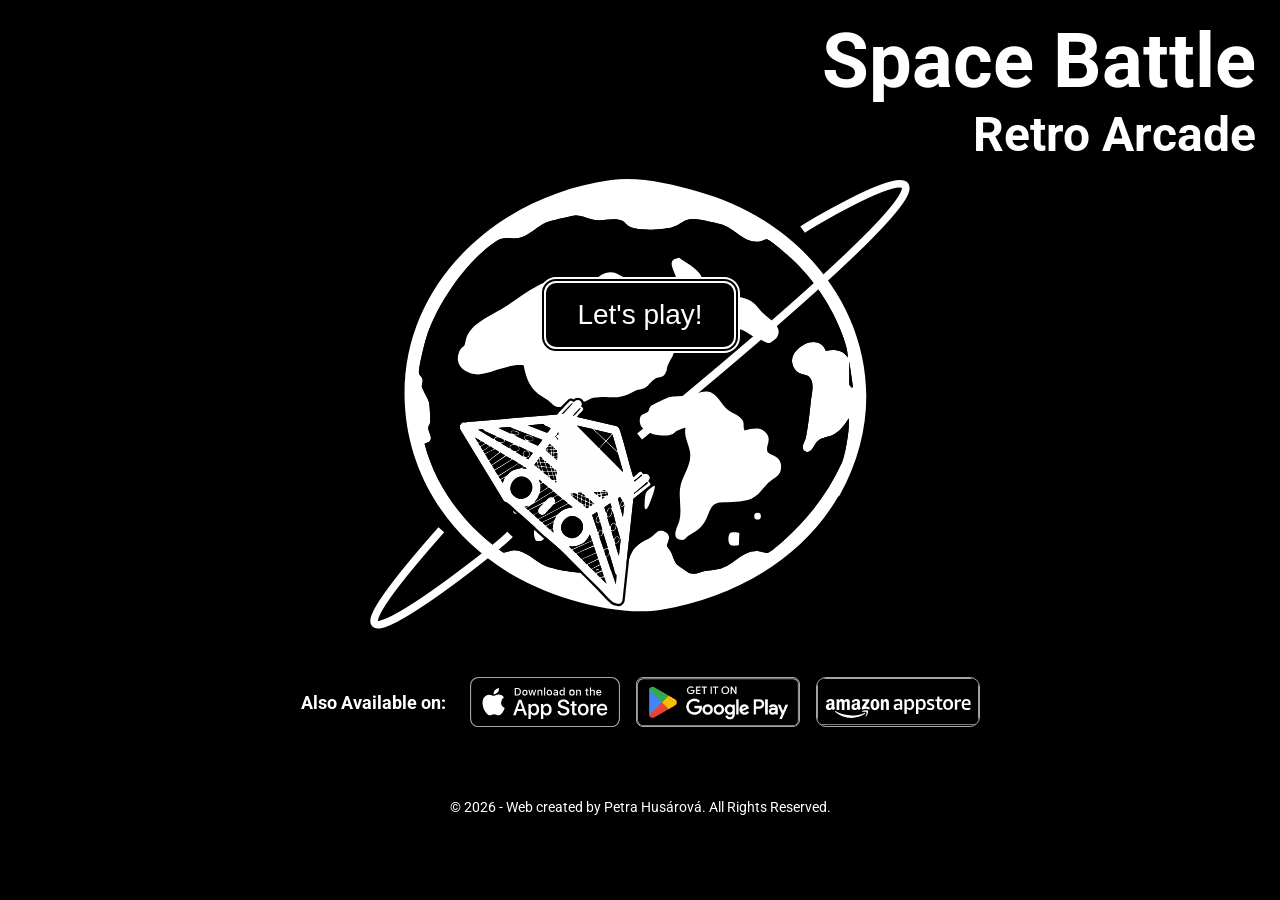
==== commit 0fa2be0e: "add changes to public directory" ====
--- a/(public)/index.html
+++ b/(public)/index.html
@@ -1,8 +1,11 @@
-<!DOCTYPE html>
+<!doctype html>
 <html lang="en">
   <head>
     <meta charset="UTF-8" />
-    <meta name="viewport" content="width=device-width, initial-scale=1.0, viewport-fit=cover" />
+    <meta
+      name="viewport"
+      content="width=device-width, initial-scale=1.0, viewport-fit=cover"
+    />
     <link rel="stylesheet" href="style.css" />
     <link
       rel="icon"
@@ -38,17 +41,19 @@
       <div class="available" id="available">
         <h3>Also Available on:</h3>
         <div class="svg-wrapper">
-          <svg
-            xmlns="http://www.w3.org/2000/svg"
-            fill="none"
-            id="apple"
-            class="apple"
+          <!-- Apple button -->
+          <a
+            class="store-link store-link--apple"
+            href="https://apps.apple.com/fi/app/space-battle-retro-arcade/id6742029238"
+            role="button"
             aria-label="Download on the Apple App Store."
-            role="button"
-            viewBox="0 0 239 80"
           >
-            <a
-              href="https://apps.apple.com/fi/app/space-battle-retro-arcade/id6742029238"
+            <svg
+              xmlns="http://www.w3.org/2000/svg"
+              fill="none"
+              id="apple"
+              class="apple"
+              viewBox="0 0 239 80"
             >
               <g clip-path="url(#a)">
                 <path
@@ -64,51 +69,58 @@
                   d="M49.47 40.6a9.9 9.9 0 0 1 4.7-8.3 10.1 10.1 0 0 0-7.96-4.32C42.85 27.63 39.6 30 37.89 30c-1.74 0-4.37-1.97-7.2-1.91a10.6 10.6 0 0 0-8.94 5.45c-3.86 6.7-.98 16.54 2.72 21.95 1.85 2.65 4.01 5.61 6.84 5.51 2.77-.12 3.81-1.77 7.15-1.77 3.32 0 4.29 1.77 7.18 1.7 2.97-.05 4.84-2.66 6.63-5.34a22 22 0 0 0 3.03-6.18 9.6 9.6 0 0 1-5.83-8.8m-5.46-16.19a9.8 9.8 0 0 0 2.23-6.98 10 10 0 0 0-6.4 3.32 9.3 9.3 0 0 0-2.3 6.72 8.2 8.2 0 0 0 6.47-3.06m40.48 29.86h-9.46l-2.27 6.71h-4l8.95-24.83h4.16l8.96 24.83h-4.07zM76 51.18h7.5l-3.7-10.9h-.1zm34.17.76c0 5.63-3.01 9.24-7.55 9.24a6.1 6.1 0 0 1-5.69-3.17h-.08v8.97h-3.72v-24.1h3.6v3.02h.07a6.4 6.4 0 0 1 5.75-3.2c4.6 0 7.62 3.63 7.62 9.24m-3.82 0c0-3.67-1.89-6.08-4.78-6.08-2.83 0-4.74 2.46-4.74 6.08 0 3.65 1.9 6.1 4.74 6.1 2.9 0 4.78-2.4 4.78-6.1m23.72 0c0 5.63-3 9.24-7.55 9.24a6.1 6.1 0 0 1-5.69-3.17h-.08v8.97h-3.71v-24.1h3.59v3.02h.07a6.4 6.4 0 0 1 5.76-3.2c4.59 0 7.61 3.63 7.61 9.24m-3.81 0c0-3.67-1.9-6.08-4.78-6.08-2.84 0-4.75 2.46-4.75 6.08 0 3.65 1.91 6.1 4.75 6.1 2.88 0 4.77-2.4 4.77-6.1m16.97 2.13c.28 2.46 2.67 4.08 5.93 4.08 3.13 0 5.38-1.62 5.38-3.84 0-1.92-1.35-3.08-4.57-3.87l-3.21-.77c-4.56-1.1-6.67-3.24-6.67-6.7 0-4.28 3.73-7.23 9.02-7.23 5.24 0 8.84 2.95 8.96 7.23h-3.75c-.22-2.48-2.27-3.97-5.26-3.97s-5.04 1.51-5.04 3.71c0 1.76 1.31 2.8 4.5 3.58l2.74.67c5.09 1.21 7.2 3.26 7.2 6.89 0 4.65-3.7 7.56-9.57 7.56-5.5 0-9.22-2.85-9.45-7.34zm23.24-15.47v4.28h3.44v2.95h-3.44v9.98c0 1.55.7 2.27 2.2 2.27q.62 0 1.22-.08v2.92q-1.01.2-2.06.18c-3.66 0-5.08-1.38-5.08-4.9V45.84h-2.64v-2.95h2.64V38.6zm5.44 13.34c0-5.7 3.34-9.28 8.57-9.28s8.58 3.58 8.58 9.28c0 5.71-3.32 9.28-8.58 9.28s-8.58-3.57-8.58-9.28m13.37 0c0-3.9-1.8-6.22-4.8-6.22s-4.8 2.33-4.8 6.22c0 3.92 1.8 6.21 4.8 6.21s4.8-2.29 4.8-6.21m6.84-9.06h3.55v3.09h.08a4.3 4.3 0 0 1 4.35-3.27q.65 0 1.28.13v3.48a5 5 0 0 0-1.67-.22 3.74 3.74 0 0 0-3.87 4.16V61h-3.71zm26.37 12.79c-.5 3.3-3.7 5.55-7.79 5.55-5.26 0-8.52-3.53-8.52-9.2s3.28-9.36 8.37-9.36c5 0 8.15 3.44 8.15 8.93v1.28H205.9v.22a4.72 4.72 0 0 0 4.87 5.13 4.1 4.1 0 0 0 4.17-2.55zm-12.55-5.4h9.04a4.37 4.37 0 0 0-4.43-4.6 4.57 4.57 0 0 0-4.6 4.6M75.55 17.46a5.27 5.27 0 0 1 5.6 5.93c0 3.81-2.05 6-5.6 6h-4.3V17.47zM73.1 27.71h2.24a3.74 3.74 0 0 0 3.93-4.3 3.77 3.77 0 0 0-3.93-4.26H73.1zm10.15-2.82a4.27 4.27 0 0 1 7.4-3.28 4.3 4.3 0 0 1 1.08 3.28 4.27 4.27 0 0 1-7.4 3.28 4.3 4.3 0 0 1-1.08-3.28m6.65 0c0-1.95-.87-3.1-2.4-3.1-1.55 0-2.42 1.15-2.42 3.1 0 1.97.87 3.1 2.41 3.1s2.41-1.14 2.41-3.1M103 29.4h-1.84l-1.85-6.64h-.15l-1.85 6.64H95.5l-2.48-9.01h1.8l1.61 6.87h.14l1.84-6.87h1.7l1.86 6.87h.14l1.6-6.87h1.77zm4.56-9.01h1.7v1.43h.14a2.7 2.7 0 0 1 2.68-1.6 2.92 2.92 0 0 1 3.12 3.35v5.83h-1.78V24q.01-2.17-1.94-2.17a2.06 2.06 0 0 0-2.15 2.29v5.27h-1.77zm10.47-3.52h1.77V29.4h-1.77zm4.24 8.02a4.27 4.27 0 0 1 8.28-1.75q.29.85.2 1.75a4.26 4.26 0 1 1-8.48 0m6.66 0c0-1.95-.88-3.1-2.42-3.1s-2.4 1.15-2.4 3.1c0 1.97.86 3.1 2.4 3.1s2.42-1.14 2.42-3.1m3.69 1.96c0-1.62 1.2-2.56 3.34-2.69l2.44-.14v-.78c0-.95-.63-1.49-1.84-1.49-1 0-1.68.37-1.87 1h-1.72c.18-1.54 1.63-2.53 3.67-2.53 2.26 0 3.53 1.12 3.53 3.02v6.16h-1.71v-1.27h-.14a3 3 0 0 1-2.7 1.41 2.7 2.7 0 0 1-3-2.7m5.78-.77v-.75l-2.2.14c-1.23.08-1.8.5-1.8 1.3s.7 1.28 1.67 1.28a2.1 2.1 0 0 0 2.33-1.97m4.1-1.18c0-2.85 1.46-4.65 3.73-4.65a3 3 0 0 1 2.76 1.58h.13v-4.95h1.78V29.4h-1.7v-1.43h-.14a3.1 3.1 0 0 1-2.83 1.57c-2.28 0-3.73-1.8-3.73-4.65m1.83 0c0 1.9.9 3.06 2.4 3.06s2.43-1.17 2.43-3.05-.94-3.06-2.42-3.06c-1.5 0-2.4 1.15-2.4 3.05m13.9 0a4.27 4.27 0 1 1 8.48 0 4.27 4.27 0 1 1-8.48 0m6.66 0c0-1.95-.88-3.1-2.41-3.1-1.55 0-2.41 1.15-2.41 3.1 0 1.97.86 3.1 2.4 3.1s2.42-1.14 2.42-3.1m4.2-4.5h1.72v1.43h.13a2.7 2.7 0 0 1 2.68-1.6 2.92 2.92 0 0 1 3.12 3.35v5.83h-1.78V24q.01-2.17-1.94-2.17a2.06 2.06 0 0 0-2.15 2.29v5.27h-1.77zm17.67-2.24v2.28h1.95v1.5h-1.95v4.63c0 .94.4 1.36 1.28 1.36q.33 0 .67-.05v1.48a6 6 0 0 1-.96.1c-1.98 0-2.76-.7-2.76-2.44v-5.08h-1.43v-1.5H185v-2.28zm4.38-1.28h1.76v4.97h.14a2.8 2.8 0 0 1 2.74-1.62 2.96 2.96 0 0 1 3.1 3.36v5.82h-1.78v-5.38c0-1.44-.67-2.17-1.92-2.17a2.1 2.1 0 0 0-2.27 2.29v5.26h-1.77zm18.09 10.09a3.65 3.65 0 0 1-3.9 2.6 4.08 4.08 0 0 1-4.16-4.64 4.15 4.15 0 0 1 4.15-4.7c2.5 0 4.01 1.7 4.01 4.54v.62H203v.1a2.4 2.4 0 0 0 1.43 2.38q.46.2.97.2a2.15 2.15 0 0 0 2.14-1.1zm-6.25-2.9h4.54a2.16 2.16 0 0 0-2.2-2.33 2.3 2.3 0 0 0-2.34 2.33"
                 />
               </g>
-            </a>
-          </svg>
+            </svg>
+          </a>
 
-          <svg
-            xmlns="http://www.w3.org/2000/svg"
-            xmlns:xlink="http://www.w3.org/1999/xlink"
-            id="google"
-            class="google"
-            fill="none"
+          <!-- Google button -->
+          <a
+            class="store-link store-link--google"
+            href="https://play.google.com/store/apps/details?id=com.marekskreko.space_battle"
+            role="button"
             aria-label="Get it on Google Play."
-            viewBox="0 0 270 80"
           >
-            <a
-              href="https://play.google.com/store/apps/details?id=com.marekskreko.space_battle"
+            <svg
+              xmlns="http://www.w3.org/2000/svg"
+              xmlns:xlink="http://www.w3.org/1999/xlink"
+              id="google"
+              class="google"
+              fill="none"
+              viewBox="0 0 270 80"
             >
               <path fill="url(#a)" d="M0 0h270v80H0z" />
-            </a>
-            <defs>
-              <pattern
-                id="a"
-                width="1"
-                height="1"
-                patternContentUnits="objectBoundingBox"
-              >
-                <use xlink:href="#b" transform="scale(.0037 .0125)" />
-              </pattern>
-              <image
-                xlink:href="[data-uri]"
-                id="b"
-                width="270"
-                height="80"
-                preserveAspectRatio="none"
-              />
-            </defs>
-          </svg>
+              <defs>
+                <pattern
+                  id="a"
+                  width="1"
+                  height="1"
+                  patternContentUnits="objectBoundingBox"
+                >
+                  <use xlink:href="#b" transform="scale(.0037 .0125)" />
+                </pattern>
+                <image
+                  xlink:href="[data-uri]"
+                  id="b"
+                  width="270"
+                  height="80"
+                  preserveAspectRatio="none"
+                />
+              </defs>
+            </svg>
+          </a>
 
-          <svg
-            xmlns="http://www.w3.org/2000/svg"
-            id="amazon"
-            class="amazon"
-            fill="none"
-            viewBox="0 0 274 80"
+          <!-- Amazon button -->
+          <a
+            class="store-link store-link--amazon"
+            href="https://www.amazon.com/Marek-%C5%A0kreko-Space-Battle-Arcade/dp/B0DYDL6P5S"
+            role="button"
+            aria-label="Get it on Amazon appstore."
           >
-            <a
-              href="https://www.amazon.com/Marek-%C5%A0kreko-Space-Battle-Arcade/dp/B0DYDL6P5S/ref=mp_s_a_1_3?crid=27CETPA00N247&dib=eyJ2IjoiMSJ9.[base64].eLgfEukdm9PMV-09SWRRUJmaHkg_susrlgY-T9xTohk&dib_tag=se&keywords=space+battle&qid=1741007230&s=mobile-apps&sprefix=space+battle%2Caps%2C169&sr=1-3"
+            <svg
+              xmlns="http://www.w3.org/2000/svg"
+              id="amazon"
+              class="amazon"
+              fill="none"
+              viewBox="0 0 274 80"
             >
               <g clip-path="url(#a)">
                 <path
@@ -133,11 +145,11 @@
                 />
                 <path
                   fill="#fff"
-                  d="M134.98 54.18q-2.41 0-3.92-1.44-1.5-1.45-1.5-3.76a5 5 0 0 1 1.84-4.06q1.84-1.52 4.94-1.52 1.82 0 4 .52v-2.04q0-1.74-.76-2.44-.75-.69-2.66-.68a17 17 0 0 0-5.14.86q-.33.1-.58.1-.44 0-.44-.66v-1.28q0-.49.14-.68t.72-.44q2.7-1.03 5.96-1.04c2.18 0 3.9.46 4.98 1.38q1.61 1.39 1.6 4.3v11.6q0 .76-.76.76h-1.82q-.76 0-.86-.68l-.18-1q-1.21 1.02-2.66 1.62a8 8 0 0 1-2.92.58zm1.14-2.88q.99 0 2.1-.44a9 9 0 0 0 2.14-1.22v-3.3q-1.83-.38-3.24-.38-3.57-.01-3.58 2.8 0 1.2.68 1.88t1.9.68zm12.48 9.46q-.76 0-.76-.76V36.88q0-.76.76-.76h1.9q.75 0 .9.68l.2 1.06a8.5 8.5 0 0 1 5.7-2.26q3.27 0 5.22 2.44 1.94 2.45 1.94 6.58 0 2.86-.94 5a7.6 7.6 0 0 1-2.64 3.28 6.7 6.7 0 0 1-3.86 1.14 8 8 0 0 1-5.14-1.9V60q0 .75-.76.76h-2.54zm7.4-9.92q2.2 0 3.28-1.5t1.06-4.56q.01-3.05-1.06-4.5-1.06-1.46-3.26-1.46-2.23 0-4.14 1.3v9.38a7 7 0 0 0 4.1 1.34zm12.16 9.92q-.75 0-.76-.76V36.88q0-.76.76-.76h1.9q.75 0 .9.68l.2 1.06a8.5 8.5 0 0 1 5.7-2.26q3.27 0 5.22 2.44 1.95 2.45 1.94 6.58 0 2.86-.94 5a7.6 7.6 0 0 1-2.64 3.28 6.7 6.7 0 0 1-3.86 1.14 8 8 0 0 1-5.14-1.9V60q0 .75-.76.76h-2.54zm7.42-9.92q2.2 0 3.28-1.5t1.06-4.56q.01-3.05-1.06-4.5-1.06-1.47-3.26-1.46-2.24 0-4.14 1.3v9.38a7 7 0 0 0 4.1 1.34zm16.1 3.34q-2.73 0-5.02-.9-.55-.2-.7-.44-.16-.22-.16-.74v-1.24q0-.68.48-.68.24.01.96.2 2.45.68 4.42.68 1.71 0 2.52-.54.79-.53.8-1.64 0-.76-.48-1.22a5 5 0 0 0-1.8-.94l-2.86-1.1q-3.87-1.48-3.86-4.82 0-2.41 1.8-3.8t4.78-1.4q2.13 0 4.3.72.52.17.68.4.18.22.18.78v1.2q0 .38-.12.54t-.42.16q-.18 0-.86-.18a16 16 0 0 0-3.52-.52q-1.6 0-2.32.46-.75.46-.74 1.46 0 .76.54 1.22t1.92 1.02l2.66 1.04a7 7 0 0 1 2.98 1.9q.91 1.1.92 2.8 0 2.58-1.86 4.08t-5.16 1.5zm16.66-.28q-2.73 0-4.02-1.28-1.32-1.26-1.32-3.9v-9.5h-2.2q-.75 0-.76-.76v-1q0-.45.18-.64t.56-.26l2.38-.34.52-4.16q.03-.43.24-.58.2-.18.62-.18h1.8q.75 0 .76.76v4.06h4.24q.75 0 .76.76v1.58q0 .76-.76.76h-4.24v9.3q0 1.17.56 1.66.57.5 1.92.5.79 0 1.28-.1.47-.1.8-.1.59 0 .58.66v1.24q0 .54-.18.78-.19.24-.7.36-1.45.38-2.96.38zm13.42.28q-3.99 0-6.24-2.46t-2.24-6.84 2.24-6.82q2.25-2.44 6.24-2.44t6.24 2.44 2.24 6.82-2.24 6.84q-2.25 2.46-6.24 2.46m0-3.2q4.34 0 4.34-6.1 0-6.08-4.34-6.06-4.34 0-4.34 6.06c0 4.04 1.44 6.1 4.34 6.1m12.12 2.68q-.75 0-.76-.76V36.88q0-.75.76-.76h1.82q.47 0 .68.14.19.14.26.52l.42 1.96q1.38-1.5 2.58-2.14 1.2-.62 2.62-.62h.14q.44 0 .74.08t.42.3.12.76v1.86q0 .72-.62.72-.2.01-.56-.04-.36-.04-.78-.04-2.54 0-4.52 1.3v11.96q0 .76-.76.76h-2.54zm19.52.52q-4.34 0-6.58-2.34t-2.24-6.82 2.18-6.92q2.19-2.48 6.12-2.48 3.38 0 5.18 1.84 1.8 1.83 1.8 5.22 0 1.18-.18 2.44-.07.45-.26.6-.19.16-.5.16H248.3q.1 2.61 1.46 3.84t4.18 1.22q2.06 0 4.34-.66l.42-.1.24-.04q.51 0 .52.68v1.24q0 .5-.16.74-.16.22-.7.42a14 14 0 0 1-5.24.94zm2.9-11.02v-.28q0-2.1-.92-3.2-.91-1.1-2.66-1.1-1.85 0-3.04 1.24a5.2 5.2 0 0 0-1.34 3.34zM95.42 25.36q-1.29 0-2.04-.72a2.5 2.5 0 0 1-.76-1.96q0-1.32.94-2.1a3.8 3.8 0 0 1 2.52-.78q1.01 0 2.26.3v-1.18q0-.97-.44-1.36-.45-.4-1.5-.4-1.24 0-2.42.36-.42.12-.52.12-.22 0-.22-.32v-.48q0-.24.08-.34.06-.12.28-.2.56-.25 1.42-.4t1.7-.16q1.71 0 2.52.72.8.72.8 2.16v6.16q0 .36-.36.36h-.78q-.34 0-.4-.34l-.08-.6a4.6 4.6 0 0 1-3 1.16m.44-1.36q.59 0 1.24-.24t1.24-.68v-1.84a8 8 0 0 0-1.9-.24q-2.04 0-2.04 1.56 0 .68.38 1.06.39.36 1.08.36zm9.1 1.12q-.25 0-.36-.08-.12-.06-.24-.42l-3.18-8-.08-.22q-.05-.11-.04-.2 0-.24.26-.24h1.06q.27 0 .38.08.1.06.24.42l2.46 7.02 2.46-7.02q.12-.33.24-.42.12-.07.38-.08h1q.28 0 .28.24.01.09-.04.2l-.08.22-3.16 8q-.12.33-.24.42a1 1 0 0 1-.36.08zm8.36.24q-1.29 0-2.04-.72a2.5 2.5 0 0 1-.76-1.96q0-1.32.94-2.1a3.8 3.8 0 0 1 2.52-.78q1.01 0 2.26.3v-1.18q0-.97-.44-1.36-.45-.4-1.5-.4-1.24 0-2.42.36-.42.12-.52.12-.22 0-.22-.32v-.48q0-.24.08-.34.06-.12.28-.2.56-.25 1.42-.4t1.7-.16q1.71 0 2.52.72.8.72.8 2.16v6.16q0 .36-.36.36h-.78q-.34 0-.4-.34l-.08-.6a4.6 4.6 0 0 1-3 1.16m.42-1.36q.59 0 1.24-.24t1.24-.68v-1.84a8 8 0 0 0-1.9-.24q-2.04 0-2.04 1.56 0 .68.38 1.06.39.36 1.08.36zm7.52-9.62q-.52 0-.82-.3t-.3-.78.3-.78.82-.3.82.3.3.78-.3.78-.82.3m-.54 10.74q-.36 0-.36-.36v-8.4q0-.36.36-.36h1.06q.36 0 .36.36v8.4q0 .36-.36.36zm5.86.08q-.96 0-1.46-.54-.5-.55-.5-1.58V12.16q0-.36.36-.36h1.06q.36 0 .36.36v10.82q0 .42.18.6t.56.18h.42q.18.01.24.08l.06.26v.58q0 .18-.08.28a1 1 0 0 1-.28.16q-.45.11-.94.1zm5.12.16q-1.29 0-2.04-.72a2.5 2.5 0 0 1-.76-1.96q0-1.32.94-2.1a3.8 3.8 0 0 1 2.52-.78q1.01 0 2.26.3v-1.18q0-.97-.44-1.36-.45-.4-1.5-.4-1.24 0-2.42.36-.43.12-.52.12-.21 0-.22-.32v-.48q0-.24.08-.34.06-.12.28-.2.56-.25 1.42-.4.87-.16 1.7-.16 1.71 0 2.52.72t.82 2.16v6.16q0 .36-.36.36h-.78q-.34 0-.4-.34l-.08-.6a4.6 4.6 0 0 1-3 1.16zm.44-1.36q.59 0 1.24-.24t1.24-.68v-1.84a8 8 0 0 0-1.9-.24q-2.04 0-2.04 1.56 0 .68.38 1.06.39.36 1.08.36zm11.12 1.32q-1.66 0-2.9-1.16l-.12.6q-.06.36-.42.36h-.78q-.36 0-.36-.36v-12.6q0-.36.36-.36h1.06q.36 0 .36.36v4.7a4.5 4.5 0 0 1 2.92-1.14q1.74 0 2.76 1.26 1.01 1.27 1 3.46 0 2.2-1.06 3.54a3.5 3.5 0 0 1-2.82 1.34m-.42-1.44q2.48 0 2.48-3.34 0-1.7-.6-2.54-.6-.83-1.84-.82a4.2 4.2 0 0 0-2.42.82v5.02q1.13.86 2.38.86m8.2 1.32q-.96 0-1.46-.54-.5-.55-.5-1.58V12.16q0-.36.36-.36h1.06q.36 0 .36.36v10.82q0 .42.18.6t.56.18h.42q.18.01.24.08l.06.26v.58q0 .18-.08.28a1 1 0 0 1-.28.16q-.46.11-.94.1zm6.92.18q-2.22 0-3.34-1.22-1.14-1.22-1.14-3.62c0-1.6.38-2.7 1.14-3.56a4 4 0 0 1 3.16-1.26q1.72 0 2.62.96.93.97.92 2.72 0 .58-.1 1.16-.03.21-.12.28l-.26.08h-5.66q.03 1.56.76 2.28.73.73 2.26.74.53 0 1.04-.08a15 15 0 0 0 1.48-.36l.16-.02q.24 0 .24.32v.5q0 .23-.08.34a1 1 0 0 1-.3.2 8 8 0 0 1-2.78.52zm1.72-5.62v-.46q.01-1.1-.52-1.66-.51-.56-1.5-.56-1.13 0-1.76.68a3.2 3.2 0 0 0-.72 2zm10.18 5.6q-1.29 0-2.04-.72a2.6 2.6 0 0 1-.76-1.96q0-1.32.94-2.1a3.8 3.8 0 0 1 2.52-.78q1.01 0 2.26.3v-1.18q0-.97-.44-1.36-.45-.4-1.5-.4-1.24 0-2.42.36-.41.12-.52.12-.22 0-.22-.32v-.48q0-.24.08-.34.06-.12.28-.2.56-.25 1.42-.4.87-.16 1.7-.16 1.71 0 2.52.72t.82 2.16v6.16q0 .36-.36.36h-.78q-.34 0-.4-.34l-.08-.6a5 5 0 0 1-3 1.16zm.44-1.36q.6 0 1.24-.24.65-.23 1.24-.68v-1.84a8 8 0 0 0-1.9-.24q-2.04 0-2.04 1.56 0 .68.38 1.06.39.36 1.08.36zm9.68 1.24q-2.56 0-2.56-2.56v-5.3h-1.3q-.36 0-.36-.36v-.46q0-.17.08-.26t.32-.12l1.32-.16.24-2.24q.04-.36.38-.36h.76q.36 0 .36.36v2.2h2.34q.36 0 .36.36v.68q0 .36-.36.36h-2.34v5.2q0 .67.3.94t1.02.26a5 5 0 0 0 1.2-.14q.14 0 .2.08t.06.26v.48q0 .24-.08.36t-.28.18q-.7.22-1.64.22z"
+                  d="M134.98 54.18q-2.41 0-3.92-1.44-1.5-1.45-1.5-3.76a5 5 0 0 1 1.84-4.06q1.84-1.52 4.94-1.52 1.82 0 4 .52v-2.04q0-1.74-.76-2.44-.75-.69-2.66-.68a17 17 0 0 0-5.14.86q-.33.1-.58.1-.44 0-.44-.66v-1.28q0-.49.14-.68t.72-.44q2.7-1.03 5.96-1.04c2.18 0 3.9.46 4.98 1.38q1.61 1.39 1.6 4.3v11.6q0 .76-.76.76h-1.82q-.76 0-.86-.68l-.18-1q-1.21 1.02-2.66 1.62a8 8 0 0 1-2.92.58zm1.14-2.88q.99 0 2.1-.44a9 9 0 0 0 2.14-1.22v-3.3q-1.83-.38-3.24-.38-3.57-.01-3.58 2.8 0 1.2.68 1.88t1.9.68zm12.48 9.46q-.76 0-.76-.76V36.88q0-.76.76-.76h1.9q.75 0 .9.68l.2 1.06a8.5 8.5 0 0 1 5.7-2.26q3.27 0 5.22 2.44 1.94 2.45 1.94 6.58 0 2.86-.94 5a7.6 7.6 0 0 1-2.64 3.28 6.7 6.7 0 0 1-3.86 1.14 8 8 0 0 1-5.14-1.9V60q0 .75-.76.76h-2.54zm7.4-9.92q2.2 0 3.28-1.5t1.06-4.56q.01-3.05-1.06-4.5-1.06-1.46-3.26-1.46-2.23 0-4.14 1.3v9.38a7 7 0 0 0 4.1 1.34zm12.16 9.92q-.75 0-.76-.76V36.88q0-.76.76-.76h1.9q.75 0 .9.68l.2 1.06a8.5 8.5 0 0 1 5.7-2.26q3.27 0 5.22 2.44 1.95 2.45 1.94 6.58 0 2.86-.94 5a7.6 7.6 0 0 1-2.64 3.28 6.7 6.7 0 0 1-3.86 1.14 8 8 0 0 1-5.14-1.9V60q0 .75-.76.76h-2.54zm7.42-9.92q2.2 0 3.28-1.5t1.06-4.56q.01-3.05-1.06-4.5-1.06-1.47-3.26-1.46-2.24 0-4.14 1.3v9.38a7 7 0 0 0 4.1 1.34zm16.1 3.34q-2.73 0-5.02-.9-.55-.2-.7-.44-.16-.22-.16-.74v-1.24q0-.68.48-.68.24.01.96.2 2.45.68 4.42.68 1.71 0 2.52-.54.79-.53.8-1.64 0-.76-.48-1.22a5 5 0 0 0-1.8-.94l-2.86-1.1q-3.87-1.48-3.86-4.82 0-2.41 1.8-3.8t4.78-1.4q2.13 0 4.3.72.52.17.68.4.18.22.18.78v1.2q0 .38-.12.54t-.42.16q-.18 0-.86-.18a16 16 0 0 0-3.52-.52q-1.6 0-2.32.46-.75.46-.74 1.46 0 .76.54 1.22t1.92 1.02l2.66 1.04a7 7 0 0 1 2.98 1.9q.91 1.1.92 2.8 0 2.58-1.86 4.08t-5.16 1.5zm16.66-.28q-2.73 0-4.02-1.28-1.32-1.26-1.32-3.9v-9.5h-2.2q-.75 0-.76-.76v-1q0-.45.18-.64t.56-.26l2.38-.34.52-4.16q.03-.43.24-.58.2-.18.62-.18h1.8q.75 0 .76.76v4.06h4.24q.75 0 .76.76v1.58q0 .76-.76.76h-4.24v9.3q0 1.17.56 1.66.57.5 1.92.5.79 0 1.28-.1.47-.1.8-.1.59 0 .58.66v1.24q0 .54-.18.78-.19.24-.7.36-1.45.38-2.96.38zm13.42.28q-3.99 0-6.24-2.46t-2.24-6.84 2.24-6.82q2.25-2.44 6.24-2.44t6.24 2.44 2.24 6.82-2.24 6.84q-2.25 2.46-6.24 2.46m0-3.2q4.34 0 4.34-6.1 0-6.08-4.34-6.06-4.34 0-4.34 6.06c0 4.04 1.44 6.1 4.34 6.1m12.12 2.68q-.75 0-.76-.76V36.88q0-.75.76-.76h1.82q.47 0 .68.14.19.14.26.52l.42 1.96q1.38-1.5 2.58-2.14 1.2-.62 2.62-.62h.14q.44 0 .74.08t.42.3.12.76v1.86q0 .72-.62.72-.2.01-.56-.04-.36-.04-.78-.04-2.54 0-4.52 1.3v11.96q0 .76-.76.76h-2.54zm19.52.52q-4.34 0-6.58-2.34t-2.24-6.82 2.18-6.92q2.19-2.48 6.12-2.48 3.38 0 5.18 1.84 1.8 1.83 1.8 5.22 0 1.18-.18 2.44-.07.45-.26.6-.19.16-.5.16H248.3q.1 2.61 1.46 3.84t4.18 1.22q2.06 0 4.34-.66l.42-.1.24-.04q.51 0 .52.68v1.24q0 .5-.16.74-.16.22-.7.42a14 14 0 0 1-5.24.94zm2.9-11.02v-.28q0-2.1-.92-3.2-.91-1.1-2.66-1.1-1.85 0-3.04 1.24a5.2 5.2 0 0 0-1.34 3.34z"
                 />
               </g>
-            </a>
-          </svg>
+            </svg>
+          </a>
         </div>
       </div>
     </main>
--- a/(public)/style.css
+++ b/(public)/style.css
@@ -4,7 +4,7 @@
   --background-color: #000;
   --white-color: #fff;
   --h1-mobile-size: 36px;
-  --h1-desktop-size: 96px;
+  --h1-desktop-size: 76px;
   --h2-mobile-size: 18px;
   --h2-desktop-size: 48px;
   --text-size: 14px;
@@ -29,6 +29,7 @@
   font-family: "Roboto", serif;
   padding: 0 24px;
   margin: auto;
+  max-width: 1440px;
 }
 
 h1 {
@@ -42,6 +43,10 @@
   font-size: var(--h2-mobile-size);
   color: var(--white-color);
   margin-bottom: 16px;
+}
+
+.no-max-body-width{
+max-width: none;
 }
 
 .play-game-container {
@@ -129,27 +134,44 @@
 }
 
 .svg-wrapper {
-  margin: 16px 0px;
+  margin: 16px 0;
   display: flex;
   flex-wrap: wrap;
-  flex: 0 0 150px;
   gap: 16px;
   justify-content: center;
 }
 
-.apple {
+.store-link {
+  display: block;
+  line-height: 0;
+}
+
+.store-link--apple {
   width: 150px;
+}
+
+.store-link--google,
+.store-link--amazon {
+  width: 164px;
+  border: 1px solid #a6a6a6;
+  box-sizing: border-box;
+  overflow: hidden;
+}
+
+.store-link--google, .store-link--apple {
+  border-radius: 7px;
+}
+
+.store-link--amazon {
+  border-radius: 10px;
+}
+
+.store-link svg {
+  display: block;
+  width: 100%;
   height: auto;
   min-height: 40px;
 }
-
-.google,
-.amazon {
-  width: 164px;
-  height: auto;
-  min-height: 40px;
-}
-
 footer {
   padding: 24px 0;
 }
@@ -181,6 +203,15 @@
 
   @media (min-width: 992px) {
   /* rules for displays that are above 992px */
+
+  h1 {
+  font-size: var(--h1-desktop-size);
+  }
+
+  h2 {
+  font-size: var(--h2-desktop-size);
+  }
+
   .available{
     display: flex;
     justify-content: center;
